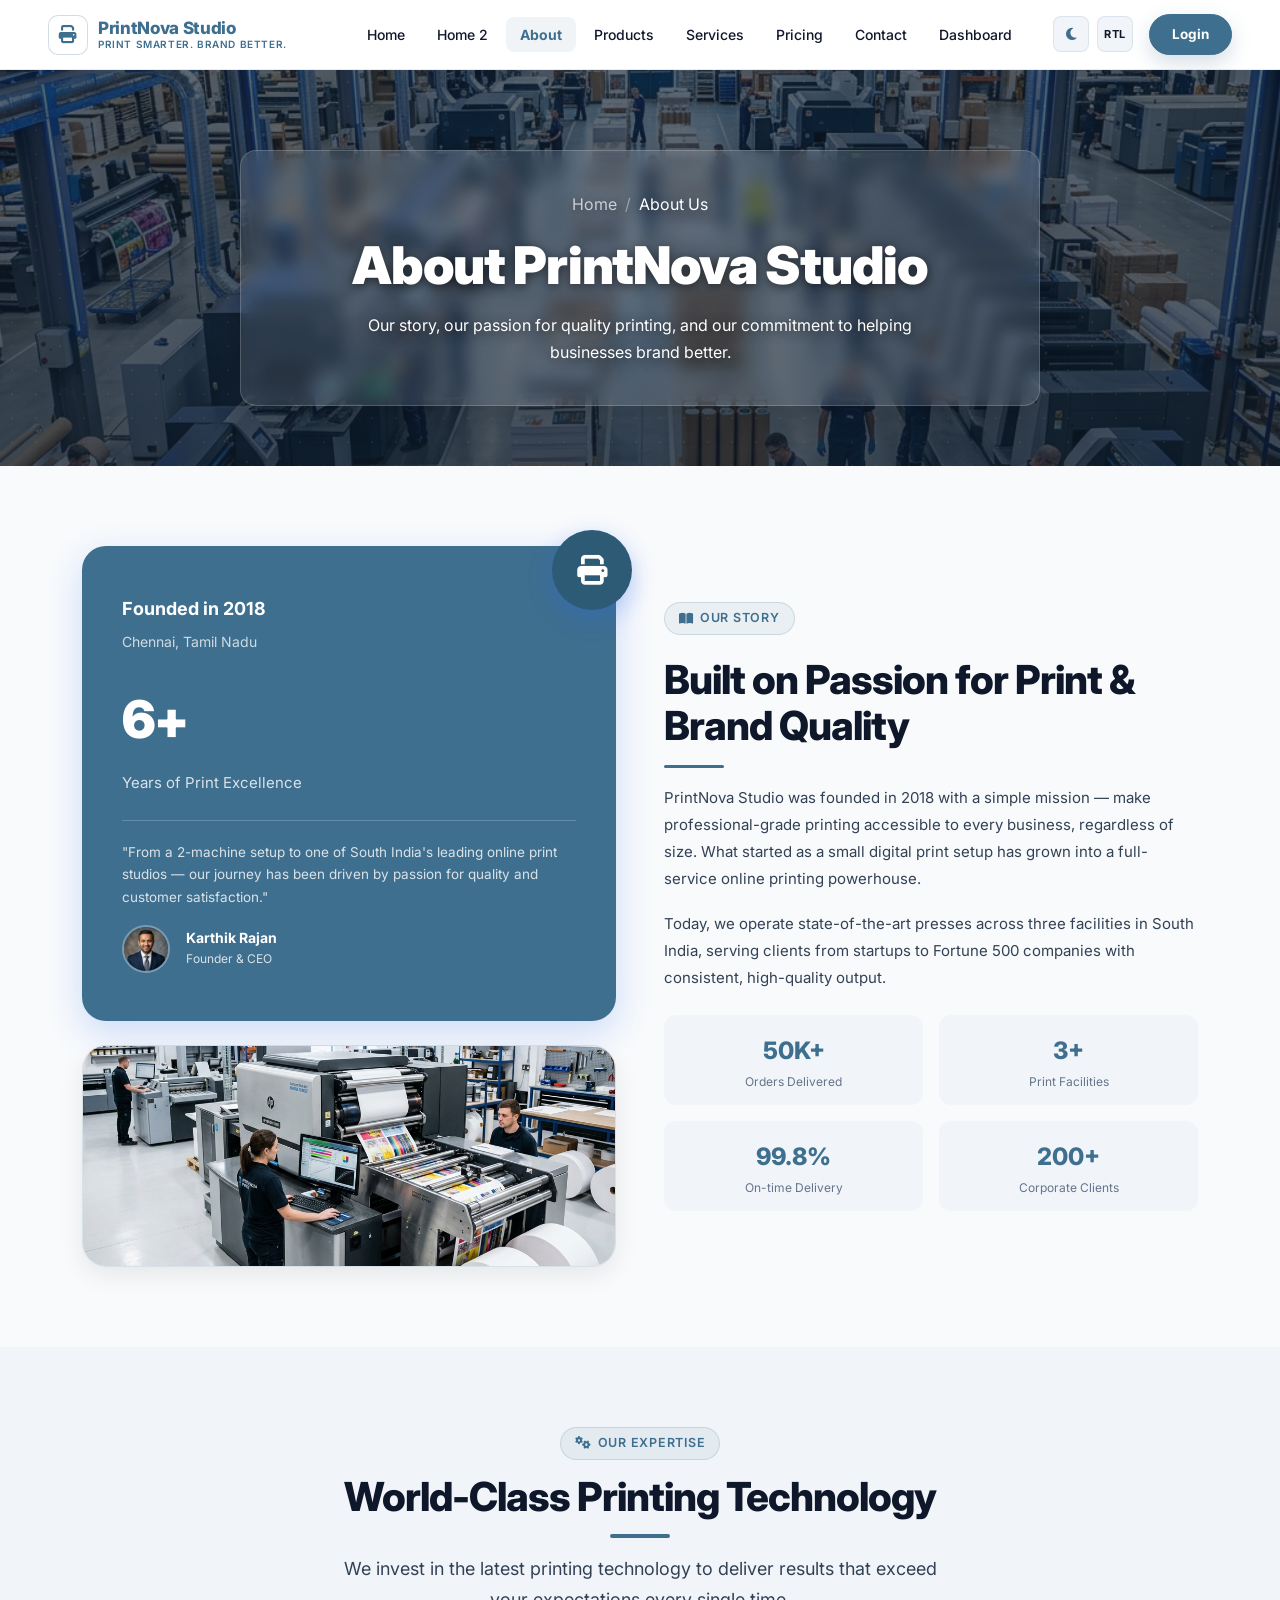
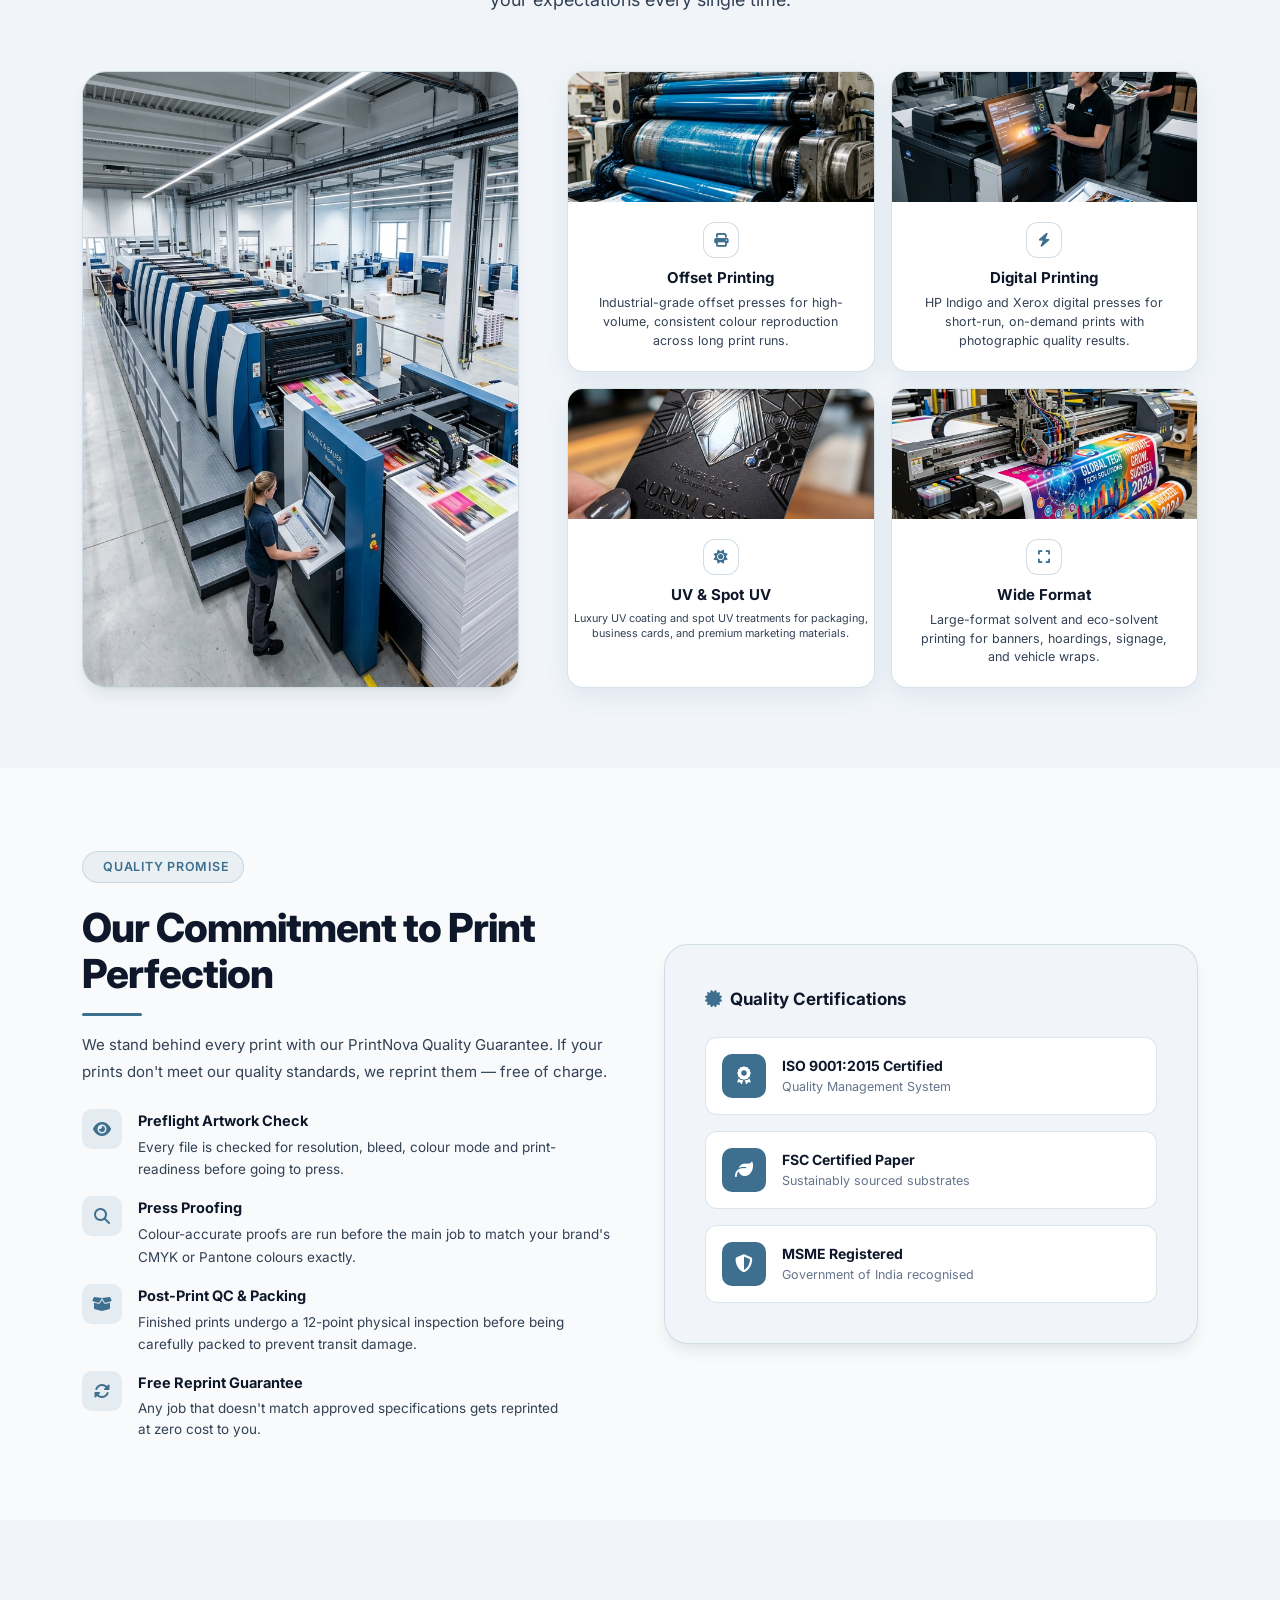
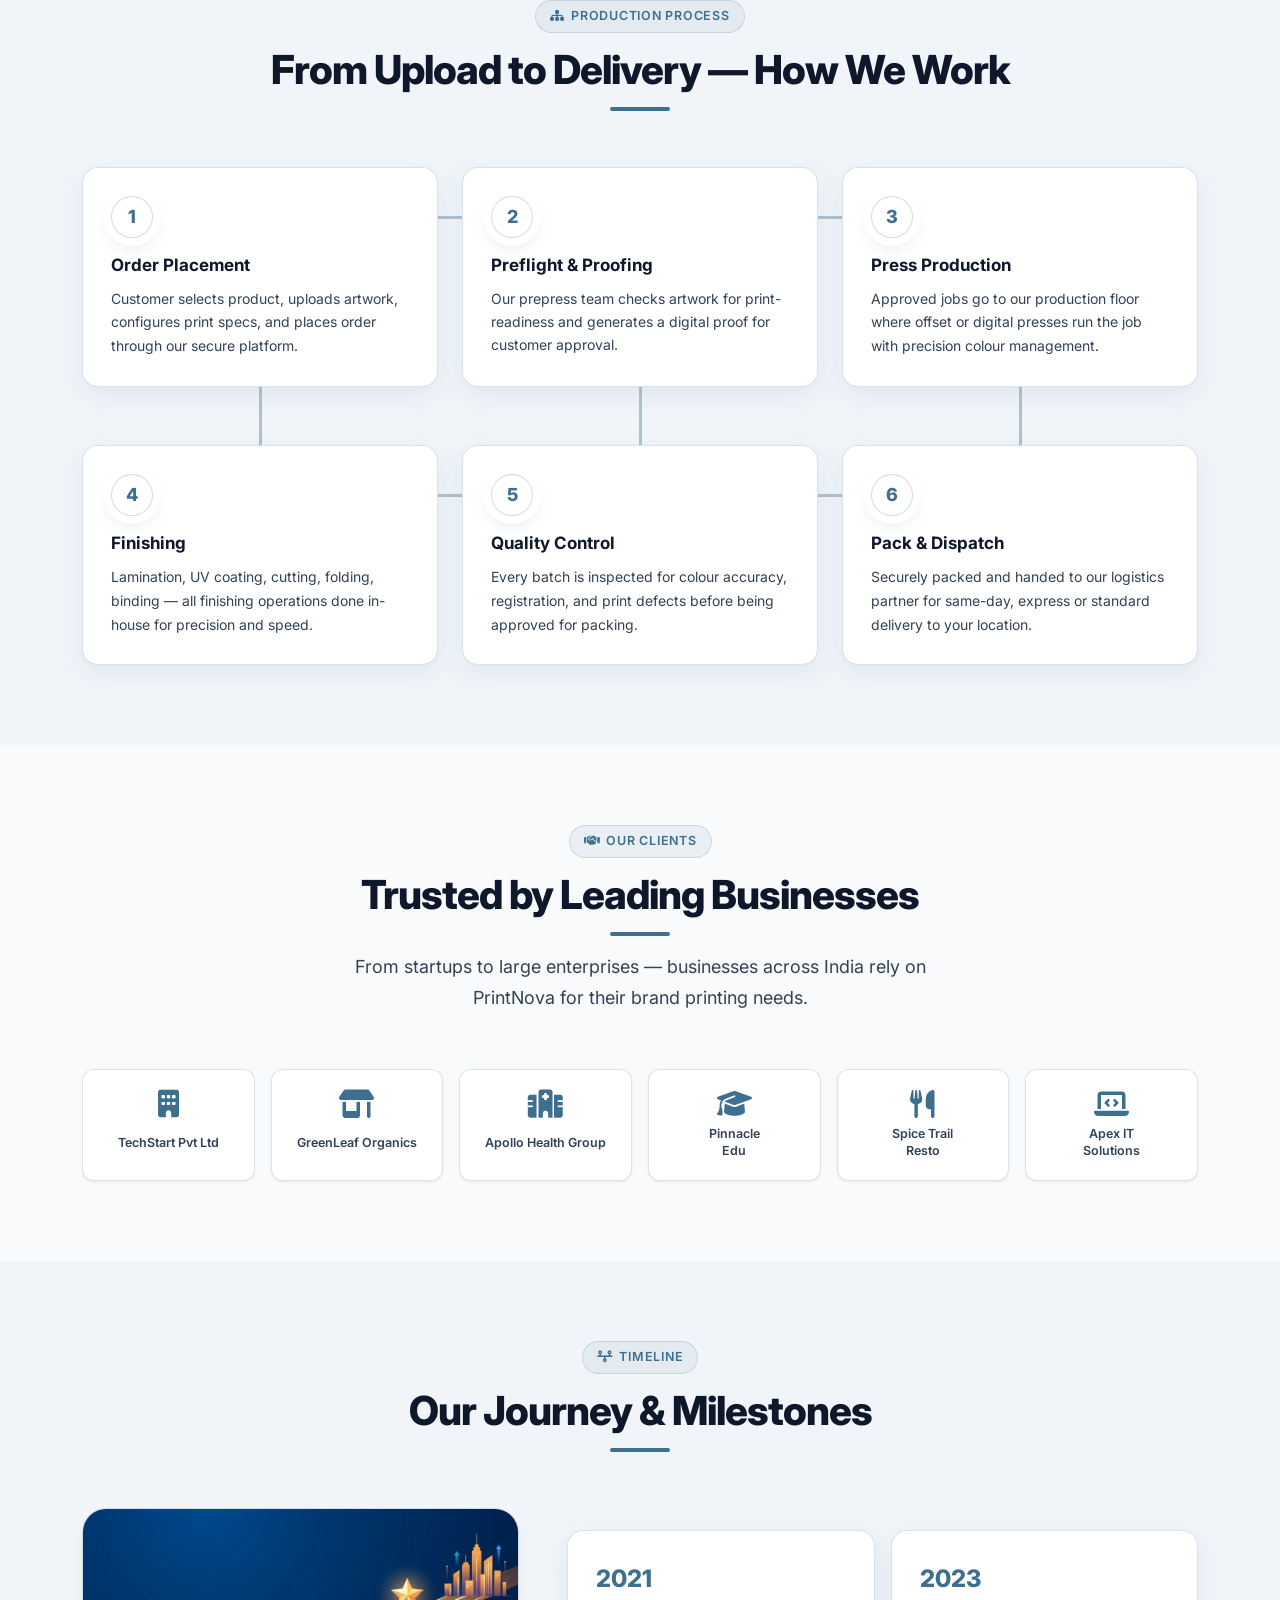
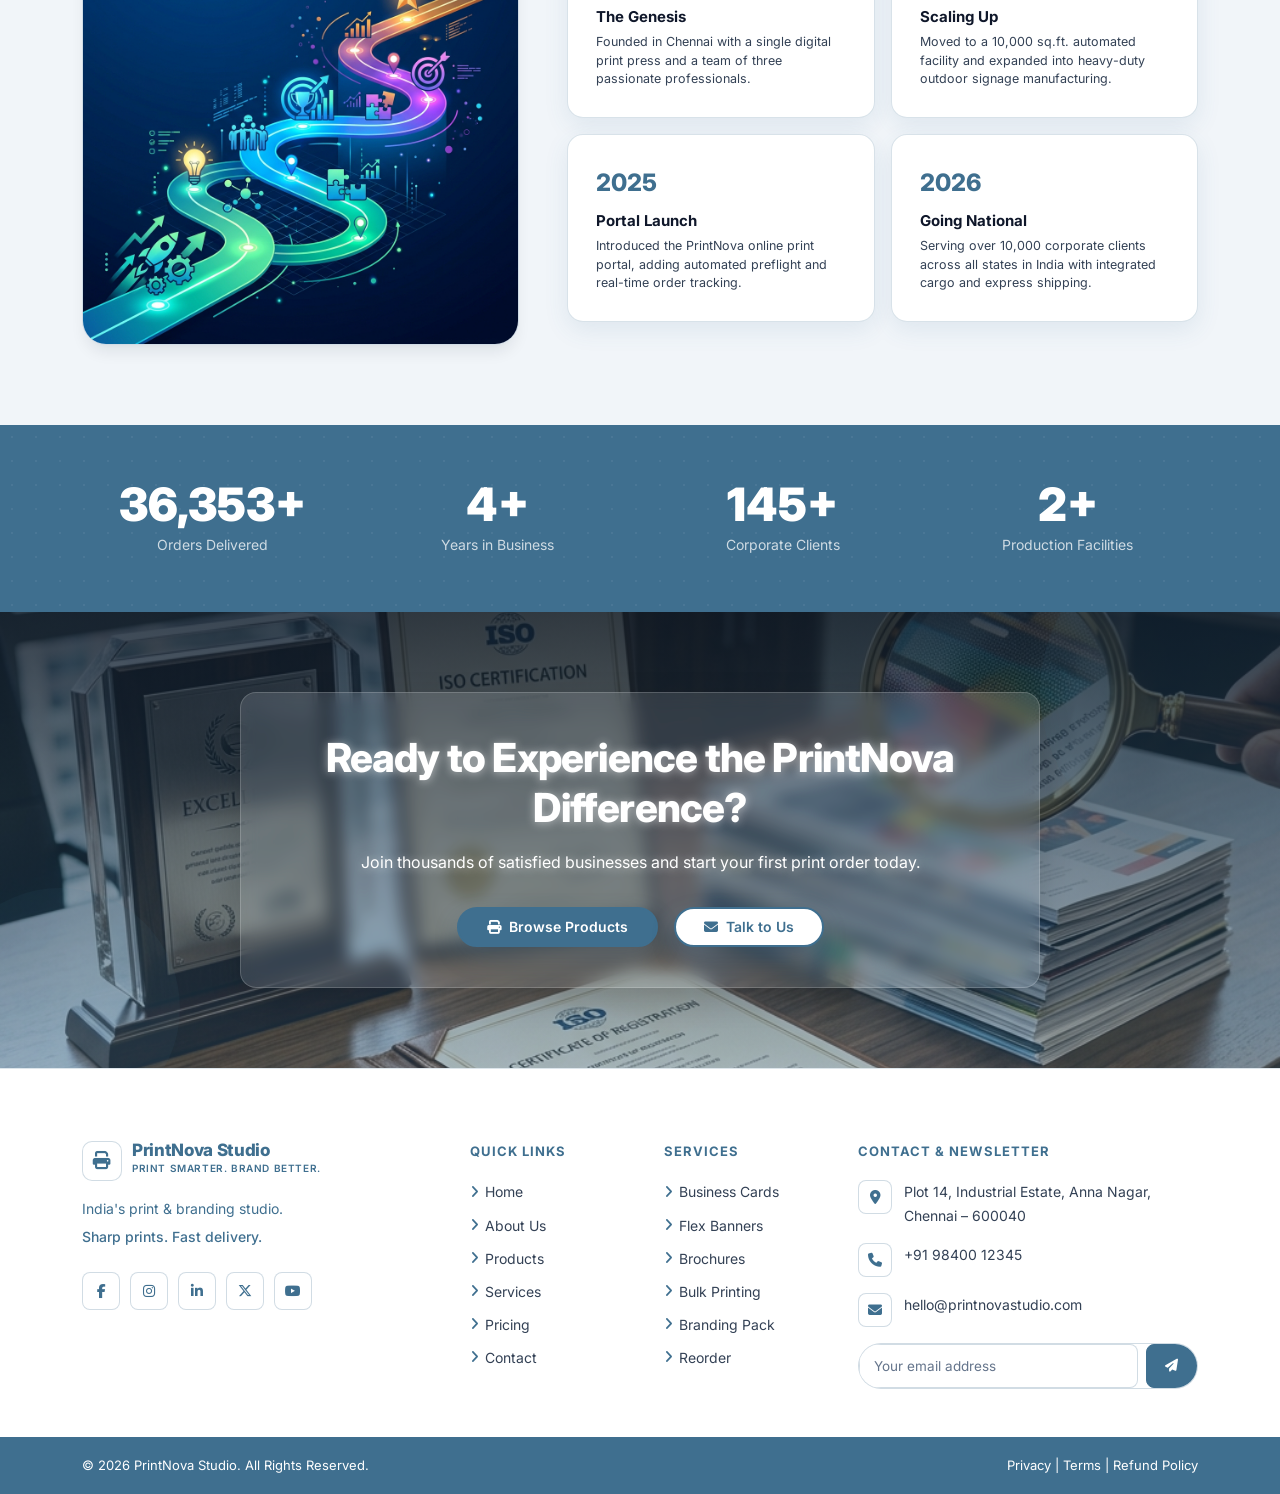
==== about.html @ 1ab620df "changes committed" ====
<!DOCTYPE html>
<html lang="en" data-theme="light" dir="ltr">
<head>
  <meta charset="UTF-8" /><meta name="viewport" content="width=device-width, initial-scale=1.0" />
  <title>About Us – PrintNova Studio | Our Story &amp; Print Expertise</title>
  <meta name="description" content="Learn about PrintNova Studio's journey, printing expertise, quality promise, workflow, and the team behind India's leading online printing service." />
  <link rel="stylesheet" href="https://cdn.jsdelivr.net/npm/bootstrap@5.3.3/dist/css/bootstrap.min.css" />
  <link rel="stylesheet" href="https://cdnjs.cloudflare.com/ajax/libs/font-awesome/6.5.1/css/all.min.css" />
  <link rel="stylesheet" href="https://cdn.jsdelivr.net/npm/aos@2.3.4/dist/aos.css" />
  <link href="https://fonts.googleapis.com/css2?family=Inter:wght@300;400;500;600;700;800;900&display=swap" rel="stylesheet" />
  <link rel="stylesheet" href="css/style.css?v=2.1" />
</head>
<body>
<!-- NAVBAR -->
<nav class="pn-navbar navbar navbar-expand-lg" role="navigation" aria-label="Main Navigation">
  <div class="container-fluid px-4 px-md-5">
    <a class="navbar-brand" href="index.html"><div class="nav-logo-icon"><i class="fa-solid fa-print"></i></div><div class="nav-brand-text"><span class="brand-name">PrintNova Studio</span><span class="brand-tag">Print Smarter. Brand Better.</span></div></a>
    <button class="navbar-toggler border-0 ms-auto me-2" type="button" data-bs-toggle="offcanvas" data-bs-target="#mobileMenu"><i class="fa-solid fa-bars" style="font-size:18px;"></i></button>
    <div class="collapse navbar-collapse ms-4">
      <ul class="navbar-nav align-items-center gap-1">
        <li class="nav-item"><a class="nav-link" href="index.html">Home</a></li>
        <li class="nav-item"><a class="nav-link" href="home2.html">Home 2</a></li>
        <li class="nav-item"><a class="nav-link active" href="about.html">About</a></li>
        <li class="nav-item"><a class="nav-link" href="products.html">Products</a></li>
        <li class="nav-item"><a class="nav-link" href="services.html">Services</a></li>
        <li class="nav-item"><a class="nav-link" href="pricing.html">Pricing</a></li>
        <li class="nav-item"><a class="nav-link" href="contact.html">Contact</a></li>
        <li class="nav-item"><a class="nav-link" href="dashboard.html">Dashboard</a></li>
      </ul>
      <div class="d-flex align-items-center gap-2 ms-auto">
        <button class="nav-icon-btn" data-theme-toggle data-theme-icon title="Toggle Theme"><i class="fa-solid fa-moon"></i></button>
        <button class="nav-icon-btn" data-dir-toggle data-dir-icon title="Toggle Direction"><i class="fa-solid fa-arrow-left-to-bracket"></i></button>
        <a href="login.html" class="btn-nav-login ms-2">Login</a>
      </div>
    </div>
  </div>
</nav>
<div class="offcanvas offcanvas-end" tabindex="-1" id="mobileMenu">
  <div class="offcanvas-header"><a href="index.html" class="navbar-brand"><div class="nav-logo-icon" style="width:34px;height:34px;font-size:15px;"><i class="fa-solid fa-print"></i></div><div class="nav-brand-text"><span class="brand-name" style="font-size:15px;">PrintNova Studio</span></div></a><button type="button" class="btn-close" data-bs-dismiss="offcanvas"></button></div>
  <div class="offcanvas-body d-flex flex-column p-0">
    <ul class="navbar-nav flex-column p-3">
      <li><a class="nav-link" href="index.html"><i class="fa-solid fa-house me-2" style="width:18px;color:var(--pn-blue);"></i>Home</a></li>
      <li><a class="nav-link" href="home2.html"><i class="fa-solid fa-layer-group me-2" style="width:18px;color:var(--pn-blue);"></i>Home 2</a></li>
      <li><a class="nav-link active" href="about.html"><i class="fa-solid fa-circle-info me-2" style="width:18px;color:var(--pn-blue);"></i>About</a></li>
      <li><a class="nav-link" href="products.html"><i class="fa-solid fa-box-open me-2" style="width:18px;color:var(--pn-blue);"></i>Products</a></li>
      <li><a class="nav-link" href="services.html"><i class="fa-solid fa-gears me-2" style="width:18px;color:var(--pn-blue);"></i>Services</a></li>
      <li><a class="nav-link" href="pricing.html"><i class="fa-solid fa-tag me-2" style="width:18px;color:var(--pn-blue);"></i>Pricing</a></li>
      <li><a class="nav-link" href="contact.html"><i class="fa-solid fa-envelope me-2" style="width:18px;color:var(--pn-blue);"></i>Contact</a></li>
      <li><a class="nav-link" href="dashboard.html"><i class="fa-solid fa-gauge-high me-2" style="width:18px;color:var(--pn-blue);"></i>Dashboard</a></li>
    </ul>
    <div class="px-3 pb-3 mt-2"><a href="login.html" class="btn-pn btn-pn-primary w-100 justify-content-center">Login</a></div>
    <div class="mobile-controls">
      <button class="nav-icon-btn flex-fill justify-content-center" data-theme-toggle data-theme-icon style="display:flex;align-items:center;gap:6px;"><i class="fa-solid fa-moon"></i><span style="font-size:12px;">Theme</span></button>
      <button class="nav-icon-btn flex-fill justify-content-center" data-dir-toggle data-dir-icon style="display:flex;align-items:center;gap:6px;"><i class="fa-solid fa-arrow-left-to-bracket"></i><span style="font-size:12px;">RTL</span></button>
    </div>
  </div>
</div>

<!-- PAGE BANNER -->
<section style="background-image: linear-gradient(var(--cta-overlay-1), var(--cta-overlay-2)), url('images/banners/about.png'), url('file:///C:/Users/NIVETHA/.gemini/antigravity-ide/brain/43d818c6-9e5e-461c-b8e6-51fbe6b5acbc/banner_about_1783618898687.png'); background-size: cover; background-position: center; background-repeat: no-repeat; padding:80px 0 60px; position:relative; overflow:hidden;" aria-label="Page Banner">
  <div style="position:absolute;inset:0;background-image:radial-gradient(rgba(255,255,255,.05) 1px,transparent 1px);background-size:24px 24px;"></div>
  <div class="container position-relative text-center" style="z-index:2;">
    <nav aria-label="breadcrumb" class="mb-3">
      <ol class="breadcrumb justify-content-center" style="--bs-breadcrumb-divider-color:rgba(255,255,255,.4);--bs-breadcrumb-color:rgba(255,255,255,.55);">
        <li class="breadcrumb-item"><a href="index.html" style="color:rgba(255,255,255,.6);text-decoration:none;">Home</a></li>
        <li class="breadcrumb-item active" style="color:#fff;">About Us</li>
      </ol>
    </nav>
    <h1 style="font-size:clamp(30px,5vw,52px);font-weight:900;color:#fff;letter-spacing:-.025em;margin-bottom:14px;">About PrintNova Studio</h1>
    <p style="font-size:16px;color:rgba(255,255,255,.75);max-width:560px;margin:0 auto;">Our story, our passion for quality printing, and our commitment to helping businesses brand better.</p>
  </div>
</section>

<!-- SEC 1: COMPANY STORY -->
<section class="section-pad" aria-label="Company Story">
  <div class="container">
    <div class="row align-items-center g-5">
      <div class="col-lg-6" data-aos="fade-right">
        <div style="position:relative;margin-bottom:24px;">
          <div style="background:var(--pn-blue);border-radius:var(--radius-xl);padding:48px 40px;color:#fff;box-shadow:0 12px 36px rgba(37,99,235,.2);">
            <div style="font-size:18px;font-weight:700;margin-bottom:6px;">Founded in 2018</div>
            <div style="font-size:14px;opacity:.75;margin-bottom:24px;">Chennai, Tamil Nadu</div>
            <div style="font-size:52px;font-weight:900;letter-spacing:-.03em;margin-bottom:8px;">6+</div>
            <div style="font-size:15px;opacity:.8;">Years of Print Excellence</div>
            <div style="margin-top:24px;padding-top:20px;border-top:1px solid rgba(255,255,255,.2);">
              <div style="font-size:13.5px;line-height:1.7;opacity:.8;margin-bottom:16px;">"From a 2-machine setup to one of South India's leading online print studios — our journey has been driven by passion for quality and customer satisfaction."</div>
              <div class="d-flex align-items-center gap-3">
                <img src="images/avatar_karthik.png" onerror="this.onerror=null; this.src='file:///C:/Users/NIVETHA/.gemini/antigravity-ide/brain/fd2e64b2-8f8b-458f-8177-729e7dcb8f58/avatar_karthik_1783873148288.png';" alt="Karthik Rajan" style="width:48px;height:48px;border-radius:50%;object-fit:cover;border:2px solid rgba(255,255,255,.3);" />
                <div>
                  <div style="font-weight:700;font-size:14px;color:#fff;line-height:1.2;">Karthik Rajan</div>
                  <div style="font-size:12px;opacity:.8;margin-top:2px;">Founder &amp; CEO</div>
                </div>
              </div>
            </div>
          </div>
          <div style="position:absolute;top:-16px;right:-16px;width:80px;height:80px;border-radius:50%;background:var(--pn-blue-dark);display:flex;align-items:center;justify-content:center;font-size:30px;color:#fff;box-shadow:0 8px 24px rgba(37,99,235,.3);">
            <i class="fa-solid fa-print"></i>
          </div>
        </div>
        <div style="border-radius:var(--radius-xl);overflow:hidden;box-shadow:0 8px 24px rgba(0,0,0,.08);border:1px solid var(--border-color);">
          <img src="images/pages/about_factory.png" onerror="this.onerror=null; this.src='file:///C:/Users/NIVETHA/.gemini/antigravity-ide/brain/43d818c6-9e5e-461c-b8e6-51fbe6b5acbc/about_factory_1783603691127.png';" alt="State-of-the-art print production floor" style="width:100%;height:220px;object-fit:cover;display:block;">
        </div>
      </div>
      <div class="col-lg-6" data-aos="fade-left">
        <span class="section-badge"><i class="fa-solid fa-book-open"></i> Our Story</span>
        <h2 class="section-title mt-2">Built on Passion for Print &amp; Brand Quality</h2>
        <div class="section-line" style="margin:16px 0;"></div>
        <p style="font-size:15px;color:var(--text-secondary);line-height:1.8;margin-bottom:18px;">PrintNova Studio was founded in 2018 with a simple mission — make professional-grade printing accessible to every business, regardless of size. What started as a small digital print setup has grown into a full-service online printing powerhouse.</p>
        <p style="font-size:15px;color:var(--text-secondary);line-height:1.8;margin-bottom:24px;">Today, we operate state-of-the-art presses across three facilities in South India, serving clients from startups to Fortune 500 companies with consistent, high-quality output.</p>
        <div class="row g-3">
          <div class="col-6"><div style="background:var(--bg-surface-2);border-radius:12px;padding:16px;text-align:center;height:100%;"><div style="font-size:24px;font-weight:800;color:var(--pn-blue);">50K+</div><div style="font-size:12px;color:var(--text-muted);margin-top:4px;line-height:1.2;">Orders Delivered</div></div></div>
          <div class="col-6"><div style="background:var(--bg-surface-2);border-radius:12px;padding:16px;text-align:center;height:100%;"><div style="font-size:24px;font-weight:800;color:var(--pn-blue);">3+</div><div style="font-size:12px;color:var(--text-muted);margin-top:4px;line-height:1.2;">Print Facilities</div></div></div>
          <div class="col-6"><div style="background:var(--bg-surface-2);border-radius:12px;padding:16px;text-align:center;height:100%;"><div style="font-size:24px;font-weight:800;color:var(--pn-blue);">99.8%</div><div style="font-size:12px;color:var(--text-muted);margin-top:4px;line-height:1.2;">On-time Delivery</div></div></div>
          <div class="col-6"><div style="background:var(--bg-surface-2);border-radius:12px;padding:16px;text-align:center;height:100%;"><div style="font-size:24px;font-weight:800;color:var(--pn-blue);">200+</div><div style="font-size:12px;color:var(--text-muted);margin-top:4px;line-height:1.2;">Corporate Clients</div></div></div>
        </div>
      </div>
    </div>
  </div>
</section>

<!-- SEC 2: PRINTING EXPERTISE -->
<section class="section-pad bg-surface-2" aria-label="Expertise">
  <div class="container">
    <div class="section-header" data-aos="fade-up">
      <span class="section-badge"><i class="fa-solid fa-gears"></i> Our Expertise</span>
      <h2 class="section-title">World-Class Printing Technology</h2>
      <div class="divider-gradient"></div>
      <p class="section-subtitle mt-3">We invest in the latest printing technology to deliver results that exceed your expectations every single time.</p>
    </div>
    <div class="row g-5 align-items-center">
      <div class="col-lg-5 align-self-stretch" data-aos="fade-right">
        <div style="border-radius:var(--radius-xl);overflow:hidden;box-shadow:var(--shadow-lg);border:1px solid var(--border-color);height:100%;">
          <img src="images/about_technology.png" onerror="this.onerror=null; this.src='file:///C:/Users/NIVETHA/.gemini/antigravity-ide/brain/fd2e64b2-8f8b-458f-8177-729e7dcb8f58/about_technology_1783877337396.png';" alt="World-Class Printing Technology" style="width:100%;height:100%;min-height:480px;object-fit:cover;display:block;">
        </div>
      </div>
      <div class="col-lg-7" data-aos="fade-left">
        <div class="row g-3">
          <div class="col-sm-6">
            <div class="pn-card text-center" style="height: 100%; overflow: hidden; display: flex; flex-direction: column;">
              <div style="height: 130px; overflow: hidden; position: relative;">
                <img src="images/about_offset.png" onerror="this.onerror=null; this.src='file:///C:/Users/NIVETHA/.gemini/antigravity-ide/brain/fd2e64b2-8f8b-458f-8177-729e7dcb8f58/about_offset_1783878988592.png';" alt="Offset Printing" style="width: 100%; height: 100%; object-fit: cover;">
              </div>
              <div class="pn-card-body align-items-center" style="flex: 1; padding: 20px;">
                <div class="pn-card-icon icon-blue mx-auto" style="width:36px; height:36px; font-size:14px; margin-bottom:10px;"><i class="fa-solid fa-print"></i></div>
                <div class="pn-card-title" style="font-size:15px; font-weight:700; margin-bottom:6px;">Offset Printing</div>
                <div class="pn-card-text" style="font-size:12.5px; line-height:1.5;">Industrial-grade offset presses for high-volume, consistent colour reproduction across long print runs.</div>
              </div>
            </div>
          </div>
          <div class="col-sm-6">
            <div class="pn-card text-center" style="height: 100%; overflow: hidden; display: flex; flex-direction: column;">
              <div style="height: 130px; overflow: hidden; position: relative;">
                <img src="images/about_digital.png" onerror="this.onerror=null; this.src='file:///C:/Users/NIVETHA/.gemini/antigravity-ide/brain/fd2e64b2-8f8b-458f-8177-729e7dcb8f58/about_digital_1783879009724.png';" alt="Digital Printing" style="width: 100%; height: 100%; object-fit: cover;">
              </div>
              <div class="pn-card-body align-items-center" style="flex: 1; padding: 20px;">
                <div class="pn-card-icon icon-blue mx-auto" style="width:36px; height:36px; font-size:14px; margin-bottom:10px;"><i class="fa-solid fa-bolt"></i></div>
                <div class="pn-card-title" style="font-size:15px; font-weight:700; margin-bottom:6px;">Digital Printing</div>
                <div class="pn-card-text" style="font-size:12.5px; line-height:1.5;">HP Indigo and Xerox digital presses for short-run, on-demand prints with photographic quality results.</div>
              </div>
            </div>
          </div>
          <div class="col-sm-6">
            <div class="pn-card text-center" style="height: 100%; overflow: hidden; display: flex; flex-direction: column;">
              <div style="height: 130px; overflow: hidden; position: relative;">
                <img src="images/about_uv.png" onerror="this.onerror=null; this.src='file:///C:/Users/NIVETHA/.gemini/antigravity-ide/brain/fd2e64b2-8f8b-458f-8177-729e7dcb8f58/about_uv_1783879025605.png';" alt="UV &amp; Spot UV" style="width: 100%; height: 100%; object-fit: cover;">
              </div>
              <div class="pn-card-body align-items-center" style="flex: 1; padding: 20px;">
                <div class="pn-card-icon icon-blue mx-auto" style="width:36px; height:36px; font-size:14px; margin-bottom:10px;"><i class="fa-solid fa-sun"></i></div>
                <div class="pn-card-title" style="font-size:15px; font-weight:700; margin-bottom:6px;">UV &amp; Spot UV</div>
                <div class="pn-card-text" style="font-size:12.5px; line-height:1.5;">Luxury UV coating and spot UV treatments for packaging, business cards, and premium marketing materials.</div>
              </div>
            </div>
          </div>
          <div class="col-sm-6">
            <div class="pn-card text-center" style="height: 100%; overflow: hidden; display: flex; flex-direction: column;">
              <div style="height: 130px; overflow: hidden; position: relative;">
                <img src="images/about_wide.png" onerror="this.onerror=null; this.src='file:///C:/Users/NIVETHA/.gemini/antigravity-ide/brain/fd2e64b2-8f8b-458f-8177-729e7dcb8f58/about_wide_1783879040121.png';" alt="Wide Format" style="width: 100%; height: 100%; object-fit: cover;">
              </div>
              <div class="pn-card-body align-items-center" style="flex: 1; padding: 20px;">
                <div class="pn-card-icon icon-blue mx-auto" style="width:36px; height:36px; font-size:14px; margin-bottom:10px;"><i class="fa-solid fa-expand"></i></div>
                <div class="pn-card-title" style="font-size:15px; font-weight:700; margin-bottom:6px;">Wide Format</div>
                <div class="pn-card-text" style="font-size:12.5px; line-height:1.5;">Large-format solvent and eco-solvent printing for banners, hoardings, signage, and vehicle wraps.</div>
              </div>
            </div>
          </div>
        </div>
      </div>
    </div>
  </div>
</section>

<!-- SEC 3: QUALITY PROMISE -->
<section class="section-pad" aria-label="Quality">
  <div class="container">
    <div class="row align-items-center g-5">
      <div class="col-lg-6" data-aos="fade-right">
        <span class="section-badge"><i class="fa-solid fa-shield-check"></i> Quality Promise</span>
        <h2 class="section-title mt-2">Our Commitment to Print Perfection</h2>
        <div class="section-line" style="margin:16px 0;"></div>
        <p style="font-size:15px;color:var(--text-secondary);line-height:1.75;margin-bottom:24px;">We stand behind every print with our PrintNova Quality Guarantee. If your prints don't meet our quality standards, we reprint them — free of charge.</p>
        <div class="d-flex flex-column gap-3">
          <div class="d-flex align-items-start gap-3">
            <div style="width:40px;height:40px;border-radius:10px;background:var(--pn-blue-light);display:flex;align-items:center;justify-content:center;color:var(--pn-blue);font-size:16px;flex-shrink:0;"><i class="fa-solid fa-eye"></i></div>
            <div><div style="font-size:14.5px;font-weight:700;color:var(--text-primary);margin-bottom:3px;">Preflight Artwork Check</div><div style="font-size:13.5px;color:var(--text-secondary);">Every file is checked for resolution, bleed, colour mode and print-readiness before going to press.</div></div>
          </div>
          <div class="d-flex align-items-start gap-3">
            <div style="width:40px;height:40px;border-radius:10px;background:var(--pn-blue-light);display:flex;align-items:center;justify-content:center;color:var(--pn-blue);font-size:16px;flex-shrink:0;"><i class="fa-solid fa-magnifying-glass"></i></div>
            <div><div style="font-size:14.5px;font-weight:700;color:var(--text-primary);margin-bottom:3px;">Press Proofing</div><div style="font-size:13.5px;color:var(--text-secondary);">Colour-accurate proofs are run before the main job to match your brand's CMYK or Pantone colours exactly.</div></div>
          </div>
          <div class="d-flex align-items-start gap-3">
            <div style="width:40px;height:40px;border-radius:10px;background:var(--pn-blue-light);display:flex;align-items:center;justify-content:center;color:var(--pn-blue);font-size:16px;flex-shrink:0;"><i class="fa-solid fa-box-open"></i></div>
            <div><div style="font-size:14.5px;font-weight:700;color:var(--text-primary);margin-bottom:3px;">Post-Print QC &amp; Packing</div><div style="font-size:13.5px;color:var(--text-secondary);">Finished prints undergo a 12-point physical inspection before being carefully packed to prevent transit damage.</div></div>
          </div>
          <div class="d-flex align-items-start gap-3">
            <div style="width:40px;height:40px;border-radius:10px;background:var(--pn-blue-light);display:flex;align-items:center;justify-content:center;color:var(--pn-blue);font-size:16px;flex-shrink:0;"><i class="fa-solid fa-rotate"></i></div>
            <div><div style="font-size:14.5px;font-weight:700;color:var(--text-primary);margin-bottom:3px;">Free Reprint Guarantee</div><div style="font-size:13.5px;color:var(--text-secondary);">Any job that doesn't match approved specifications gets reprinted at zero cost to you.</div></div>
          </div>
        </div>
      </div>
      <div class="col-lg-6" data-aos="fade-left">
        <div style="background:var(--bg-surface-2);border-radius:var(--radius-xl);padding:40px;box-shadow:var(--shadow-lg);border:1px solid var(--border-color);">
          <div style="font-size:17px;font-weight:700;color:var(--text-primary);margin-bottom:24px;"><i class="fa-solid fa-certificate" style="color:var(--pn-blue);margin-right:8px;"></i>Quality Certifications</div>
          <div class="d-flex flex-column gap-3">
            <div class="d-flex align-items-center gap-3 p-3" style="background:var(--bg-surface);border-radius:12px;border:1px solid var(--border-color);">
              <div style="width:44px;height:44px;border-radius:10px;background:var(--pn-blue);display:flex;align-items:center;justify-content:center;color:#fff;font-size:18px;flex-shrink:0;"><i class="fa-solid fa-award"></i></div>
              <div><div style="font-size:14px;font-weight:700;color:var(--text-primary);">ISO 9001:2015 Certified</div><div style="font-size:12.5px;color:var(--text-muted);">Quality Management System</div></div>
            </div>
            <div class="d-flex align-items-center gap-3 p-3" style="background:var(--bg-surface);border-radius:12px;border:1px solid var(--border-color);">
              <div style="width:44px;height:44px;border-radius:10px;background:var(--pn-blue);display:flex;align-items:center;justify-content:center;color:#fff;font-size:18px;flex-shrink:0;"><i class="fa-solid fa-leaf"></i></div>
              <div><div style="font-size:14px;font-weight:700;color:var(--text-primary);">FSC Certified Paper</div><div style="font-size:12.5px;color:var(--text-muted);">Sustainably sourced substrates</div></div>
            </div>
            <div class="d-flex align-items-center gap-3 p-3" style="background:var(--bg-surface);border-radius:12px;border:1px solid var(--border-color);">
              <div style="width:44px;height:44px;border-radius:10px;background:var(--pn-blue);display:flex;align-items:center;justify-content:center;color:#fff;font-size:18px;flex-shrink:0;"><i class="fa-solid fa-shield-halved"></i></div>
              <div><div style="font-size:14px;font-weight:700;color:var(--text-primary);">MSME Registered</div><div style="font-size:12.5px;color:var(--text-muted);">Government of India recognised</div></div>
            </div>
          </div>
        </div>
      </div>
    </div>
  </div>
</section>

<!-- SEC 4: PRODUCTION WORKFLOW -->
<section class="section-pad bg-surface-2" aria-label="Workflow">
  <div class="container">
    <div class="section-header" data-aos="fade-up">
      <span class="section-badge"><i class="fa-solid fa-sitemap"></i> Production Process</span>
      <h2 class="section-title">From Upload to Delivery — How We Work</h2>
      <div class="divider-gradient"></div>
    </div>
    <div class="row g-4 workflow-roadmap">
      <div class="col-sm-6 col-lg-4" data-aos="fade-up" data-aos-delay="0">
        <div class="pn-card">
          <div class="pn-card-body">
            <div style="width:42px;height:42px;border-radius:50%;background:var(--pn-blue);display:flex;align-items:center;justify-content:center;color:#fff;font-weight:800;font-size:18px;margin-bottom:16px;">1</div>
            <div class="pn-card-title">Order Placement</div>
            <div class="pn-card-text">Customer selects product, uploads artwork, configures print specs, and places order through our secure platform.</div>
          </div>
        </div>
      </div>
      <div class="col-sm-6 col-lg-4" data-aos="fade-up" data-aos-delay="100">
        <div class="pn-card">
          <div class="pn-card-body">
            <div style="width:42px;height:42px;border-radius:50%;background:var(--pn-blue);display:flex;align-items:center;justify-content:center;color:#fff;font-weight:800;font-size:18px;margin-bottom:16px;">2</div>
            <div class="pn-card-title">Preflight &amp; Proofing</div>
            <div class="pn-card-text">Our prepress team checks artwork for print-readiness and generates a digital proof for customer approval.</div>
          </div>
        </div>
      </div>
      <div class="col-sm-6 col-lg-4" data-aos="fade-up" data-aos-delay="200">
        <div class="pn-card">
          <div class="pn-card-body">
            <div style="width:42px;height:42px;border-radius:50%;background:var(--pn-blue);display:flex;align-items:center;justify-content:center;color:#fff;font-weight:800;font-size:18px;margin-bottom:16px;">3</div>
            <div class="pn-card-title">Press Production</div>
            <div class="pn-card-text">Approved jobs go to our production floor where offset or digital presses run the job with precision colour management.</div>
          </div>
        </div>
      </div>
      <div class="col-sm-6 col-lg-4" data-aos="fade-up" data-aos-delay="0">
        <div class="pn-card">
          <div class="pn-card-body">
            <div style="width:42px;height:42px;border-radius:50%;background:var(--pn-blue);display:flex;align-items:center;justify-content:center;color:#fff;font-weight:800;font-size:18px;margin-bottom:16px;">4</div>
            <div class="pn-card-title">Finishing</div>
            <div class="pn-card-text">Lamination, UV coating, cutting, folding, binding — all finishing operations done in-house for precision and speed.</div>
          </div>
        </div>
      </div>
      <div class="col-sm-6 col-lg-4" data-aos="fade-up" data-aos-delay="100">
        <div class="pn-card">
          <div class="pn-card-body">
            <div style="width:42px;height:42px;border-radius:50%;background:var(--pn-blue);display:flex;align-items:center;justify-content:center;color:#fff;font-weight:800;font-size:18px;margin-bottom:16px;">5</div>
            <div class="pn-card-title">Quality Control</div>
            <div class="pn-card-text">Every batch is inspected for colour accuracy, registration, and print defects before being approved for packing.</div>
          </div>
        </div>
      </div>
      <div class="col-sm-6 col-lg-4" data-aos="fade-up" data-aos-delay="200">
        <div class="pn-card">
          <div class="pn-card-body">
            <div style="width:42px;height:42px;border-radius:50%;background:var(--pn-blue);display:flex;align-items:center;justify-content:center;color:#fff;font-weight:800;font-size:18px;margin-bottom:16px;">6</div>
            <div class="pn-card-title">Pack &amp; Dispatch</div>
            <div class="pn-card-text">Securely packed and handed to our logistics partner for same-day, express or standard delivery to your location.</div>
          </div>
        </div>
      </div>
    </div>
  </div>
</section>

<!-- SEC 5: BUSINESS CLIENTS -->
<section class="section-pad" aria-label="Clients">
  <div class="container">
    <div class="section-header" data-aos="fade-up">
      <span class="section-badge"><i class="fa-solid fa-handshake"></i> Our Clients</span>
      <h2 class="section-title">Trusted by Leading Businesses</h2>
      <div class="divider-gradient"></div>
      <p class="section-subtitle mt-3">From startups to large enterprises — businesses across India rely on PrintNova for their brand printing needs.</p>
    </div>
    <div class="row g-3">
      <div class="col-6 col-md-4 col-lg-2" data-aos="zoom-in" data-aos-delay="0"><div style="background:var(--bg-surface);border:1px solid var(--border-color);border-radius:12px;padding:20px;text-align:center;box-shadow:var(--shadow-sm);"><i class="fa-solid fa-building" style="font-size:28px;color:var(--text-muted);margin-bottom:8px;display:block;"></i><div style="font-size:12.5px;font-weight:600;color:var(--text-secondary);">TechStart Pvt Ltd</div></div></div>
      <div class="col-6 col-md-4 col-lg-2" data-aos="zoom-in" data-aos-delay="60"><div style="background:var(--bg-surface);border:1px solid var(--border-color);border-radius:12px;padding:20px;text-align:center;box-shadow:var(--shadow-sm);"><i class="fa-solid fa-shop" style="font-size:28px;color:var(--text-muted);margin-bottom:8px;display:block;"></i><div style="font-size:12.5px;font-weight:600;color:var(--text-secondary);">GreenLeaf Organics</div></div></div>
      <div class="col-6 col-md-4 col-lg-2" data-aos="zoom-in" data-aos-delay="120"><div style="background:var(--bg-surface);border:1px solid var(--border-color);border-radius:12px;padding:20px;text-align:center;box-shadow:var(--shadow-sm);"><i class="fa-solid fa-hospital" style="font-size:28px;color:var(--text-muted);margin-bottom:8px;display:block;"></i><div style="font-size:12.5px;font-weight:600;color:var(--text-secondary);">Apollo Health Group</div></div></div>
      <div class="col-6 col-md-4 col-lg-2" data-aos="zoom-in" data-aos-delay="180"><div style="background:var(--bg-surface);border:1px solid var(--border-color);border-radius:12px;padding:20px;text-align:center;box-shadow:var(--shadow-sm);"><i class="fa-solid fa-graduation-cap" style="font-size:28px;color:var(--text-muted);margin-bottom:8px;display:block;"></i><div style="font-size:12.5px;font-weight:600;color:var(--text-secondary);">Pinnacle<br>Edu</div></div></div>
      <div class="col-6 col-md-4 col-lg-2" data-aos="zoom-in" data-aos-delay="240"><div style="background:var(--bg-surface);border:1px solid var(--border-color);border-radius:12px;padding:20px;text-align:center;box-shadow:var(--shadow-sm);"><i class="fa-solid fa-utensils" style="font-size:28px;color:var(--text-muted);margin-bottom:8px;display:block;"></i><div style="font-size:12.5px;font-weight:600;color:var(--text-secondary);">Spice Trail<br>Resto</div></div></div>
      <div class="col-6 col-md-4 col-lg-2" data-aos="zoom-in" data-aos-delay="300"><div style="background:var(--bg-surface);border:1px solid var(--border-color);border-radius:12px;padding:20px;text-align:center;box-shadow:var(--shadow-sm);"><i class="fa-solid fa-laptop-code" style="font-size:28px;color:var(--text-muted);margin-bottom:8px;display:block;"></i><div style="font-size:12.5px;font-weight:600;color:var(--text-secondary);">Apex IT<br>Solutions</div></div></div>
    </div>
  </div>
</section>

<!-- JOURNEY & MILESTONES -->
<section class="section-pad bg-surface-2" aria-label="Journey Milestones">
  <div class="container">
    <div class="section-header" data-aos="fade-up">
      <span class="section-badge"><i class="fa-solid fa-timeline"></i> Timeline</span>
      <h2 class="section-title">Our Journey &amp; Milestones</h2>
      <div class="divider-gradient"></div>
    </div>
    <div class="row g-5 align-items-center">
      <div class="col-lg-5 align-self-stretch" data-aos="fade-right">
        <div style="border-radius:var(--radius-xl);overflow:hidden;box-shadow:var(--shadow-lg);border:1px solid var(--border-color);height:100%;">
          <img src="images/about_journey_clean.png" onerror="this.onerror=null; this.src='file:///C:/Users/NIVETHA/.gemini/antigravity-ide/brain/fd2e64b2-8f8b-458f-8177-729e7dcb8f58/about_journey_clean_1783881261459.png';" alt="PrintNova Studio Journey" style="width:100%;height:100%;min-height:380px;object-fit:cover;display:block;">
        </div>
      </div>
      <div class="col-lg-7" data-aos="fade-left">
        <div class="row g-3">
          <div class="col-sm-6">
            <div class="pn-card" style="height: 100%;">
              <div class="pn-card-body">
                <div style="font-size: 24px; font-weight: 800; color: var(--pn-blue); margin-bottom: 8px;">2021</div>
                <div class="pn-card-title" style="font-size:15px; font-weight:700; margin-bottom:6px;">The Genesis</div>
                <div class="pn-card-text" style="font-size:12.5px; line-height:1.5; color:var(--text-secondary);">Founded in Chennai with a single digital print press and a team of three passionate professionals.</div>
              </div>
            </div>
          </div>
          <div class="col-sm-6">
            <div class="pn-card" style="height: 100%;">
              <div class="pn-card-body">
                <div style="font-size: 24px; font-weight: 800; color: var(--pn-blue); margin-bottom: 8px;">2023</div>
                <div class="pn-card-title" style="font-size:15px; font-weight:700; margin-bottom:6px;">Scaling Up</div>
                <div class="pn-card-text" style="font-size:12.5px; line-height:1.5; color:var(--text-secondary);">Moved to a 10,000 sq.ft. automated facility and expanded into heavy-duty outdoor signage manufacturing.</div>
              </div>
            </div>
          </div>
          <div class="col-sm-6">
            <div class="pn-card" style="height: 100%;">
              <div class="pn-card-body">
                <div style="font-size: 24px; font-weight: 800; color: var(--pn-blue); margin-bottom: 8px;">2025</div>
                <div class="pn-card-title" style="font-size:15px; font-weight:700; margin-bottom:6px;">Portal Launch</div>
                <div class="pn-card-text" style="font-size:12.5px; line-height:1.5; color:var(--text-secondary);">Introduced the PrintNova online print portal, adding automated preflight and real-time order tracking.</div>
              </div>
            </div>
          </div>
          <div class="col-sm-6">
            <div class="pn-card" style="height: 100%;">
              <div class="pn-card-body">
                <div style="font-size: 24px; font-weight: 800; color: var(--pn-blue); margin-bottom: 8px;">2026</div>
                <div class="pn-card-title" style="font-size:15px; font-weight:700; margin-bottom:6px;">Going National</div>
                <div class="pn-card-text" style="font-size:12.5px; line-height:1.5; color:var(--text-secondary);">Serving over 10,000 corporate clients across all states in India with integrated cargo and express shipping.</div>
              </div>
            </div>
          </div>
        </div>
      </div>
    </div>
  </div>
</section>

<!-- SEC 6: TRUST BADGES / COUNTERS -->
<section class="section-pad-sm section-blue-bg counter-section" aria-label="Stats">
  <div class="container">
    <div class="row g-4 text-center text-white">
      <div class="col-6 col-lg-3" data-aos="zoom-in"><div style="font-size:46px;font-weight:900;line-height:1;margin-bottom:6px;"><span data-count="50000" data-suffix="+">50,000+</span></div><div style="font-size:14px;opacity:.75;">Orders Delivered</div></div>
      <div class="col-6 col-lg-3" data-aos="zoom-in" data-aos-delay="100"><div style="font-size:46px;font-weight:900;line-height:1;margin-bottom:6px;"><span data-count="6" data-suffix="+">6+</span></div><div style="font-size:14px;opacity:.75;">Years in Business</div></div>
      <div class="col-6 col-lg-3" data-aos="zoom-in" data-aos-delay="200"><div style="font-size:46px;font-weight:900;line-height:1;margin-bottom:6px;"><span data-count="200" data-suffix="+">200+</span></div><div style="font-size:14px;opacity:.75;">Corporate Clients</div></div>
      <div class="col-6 col-lg-3" data-aos="zoom-in" data-aos-delay="300"><div style="font-size:46px;font-weight:900;line-height:1;margin-bottom:6px;"><span data-count="3" data-suffix="+">3+</span></div><div style="font-size:14px;opacity:.75;">Production Facilities</div></div>
    </div>
  </div>
</section>

<!-- SEC 7: CTA -->
<section class="cta-section cta-has-bg" style="background-image: linear-gradient(var(--cta-overlay-1), var(--cta-overlay-2)), url('images/cta/about.png'), url('file:///C:/Users/NIVETHA/.gemini/antigravity-ide/brain/43d818c6-9e5e-461c-b8e6-51fbe6b5acbc/cta_about_1783619013225.png'); background-size: cover; background-position: center; background-repeat: no-repeat;" aria-label="CTA">
  <div class="container position-relative text-center" style="z-index:2;">
    <h2 class="cta-title">Ready to Experience the PrintNova Difference?</h2>
    <p class="cta-sub">Join thousands of satisfied businesses and start your first print order today.</p>
    <div class="d-flex flex-wrap gap-3 justify-content-center">
      <a href="products.html" class="btn-pn btn-pn-white"><i class="fa-solid fa-print"></i> Browse Products</a>
      <a href="contact.html" class="btn-pn" style="background:rgba(255,255,255,.12);color:#fff;border:1.5px solid rgba(255,255,255,.35);"><i class="fa-solid fa-envelope"></i> Talk to Us</a>
    </div>
  </div>
</section>

<!-- FOOTER -->
<footer class="pn-footer" role="contentinfo"><div class="container"><div class="row g-5"><div class="col-lg-4 col-md-6" data-aos="fade-up"><a href="index.html" class="footer-brand"><div class="nav-logo-icon" style="width:38px;height:38px;font-size:17px;"><i class="fa-solid fa-print"></i></div><div class="nav-brand-text"><span class="brand-name" style="color:#fff;font-size:16px;">PrintNova Studio</span></div></a><p class="footer-desc">India's print &amp; branding studio.</p><div class="footer-social"><a href="#" class="social-btn" aria-label="Facebook"><i class="fa-brands fa-facebook-f"></i></a><a href="#" class="social-btn" aria-label="Instagram"><i class="fa-brands fa-instagram"></i></a><a href="#" class="social-btn" aria-label="LinkedIn"><i class="fa-brands fa-linkedin-in"></i></a><a href="#" class="social-btn" aria-label="Twitter"><i class="fa-brands fa-x-twitter"></i></a><a href="#" class="social-btn" aria-label="YouTube"><i class="fa-brands fa-youtube"></i></a></div></div><div class="col-lg-2 col-md-3 col-6" data-aos="fade-up" data-aos-delay="100"><div class="footer-heading">Quick Links</div><ul class="footer-links"><li><a href="index.html"><i class="fa-solid fa-angle-right"></i> Home</a></li><li><a href="about.html"><i class="fa-solid fa-angle-right"></i> About Us</a></li><li><a href="products.html"><i class="fa-solid fa-angle-right"></i> Products</a></li><li><a href="services.html"><i class="fa-solid fa-angle-right"></i> Services</a></li><li><a href="pricing.html"><i class="fa-solid fa-angle-right"></i> Pricing</a></li><li><a href="contact.html"><i class="fa-solid fa-angle-right"></i> Contact</a></li></ul></div><div class="col-lg-2 col-md-3 col-6" data-aos="fade-up" data-aos-delay="150"><div class="footer-heading">Services</div><ul class="footer-links"><li><a href="services.html"><i class="fa-solid fa-angle-right"></i> Business Cards</a></li><li><a href="services.html"><i class="fa-solid fa-angle-right"></i> Flex Banners</a></li><li><a href="services.html"><i class="fa-solid fa-angle-right"></i> Brochures</a></li><li><a href="services.html"><i class="fa-solid fa-angle-right"></i> Bulk Printing</a></li><li><a href="services.html"><i class="fa-solid fa-angle-right"></i> Branding Pack</a></li><li><a href="services.html"><i class="fa-solid fa-angle-right"></i> Reorder</a></li></ul></div><div class="col-lg-4 col-md-6" data-aos="fade-up" data-aos-delay="200"><div class="footer-heading">Contact &amp; Newsletter</div><div class="footer-contact-item"><div class="footer-contact-icon"><i class="fa-solid fa-location-dot"></i></div><div>Plot 14, Industrial Estate, Anna Nagar, Chennai – 600040</div></div><div class="footer-contact-item"><div class="footer-contact-icon"><i class="fa-solid fa-phone"></i></div><div>+91 98400 12345</div></div><div class="footer-contact-item"><div class="footer-contact-icon"><i class="fa-solid fa-envelope"></i></div><div>hello@printnovastudio.com</div></div><form class="newsletter-form" onsubmit="event.preventDefault();showToast('Subscribed!','success');"><input type="email" class="newsletter-input" placeholder="Your email address" required aria-label="Newsletter email" /><button type="submit" class="btn-newsletter"><i class="fa-solid fa-paper-plane"></i></button></form></div></div></div><div class="footer-bottom"><div class="container"><div class="row align-items-center"><div class="col-md-6 text-center text-md-start">&copy; 2026 PrintNova Studio. All Rights Reserved.</div><div class="col-md-6 text-center text-md-end mt-2 mt-md-0"><a href="#">Privacy</a> | <a href="#">Terms</a> | <a href="#">Refund Policy</a></div></div></div></div></footer>
<button id="back-to-top" aria-label="Back to top"><i class="fa-solid fa-arrow-up"></i></button>
<script src="https://cdn.jsdelivr.net/npm/bootstrap@5.3.3/dist/js/bootstrap.bundle.min.js"></script>
<script src="https://cdn.jsdelivr.net/npm/aos@2.3.4/dist/aos.js"></script>
<script src="js/main.js"></script>
</body>
</html>
---- css/style.css ----
/* ================================================================
   PrintNova Studio – Global Stylesheet
   Bootstrap 5 + Custom CSS Variables + Dark/Light + RTL
   ================================================================ */

/* ── Google Fonts ── */
@import url('https://fonts.googleapis.com/css2?family=Inter:wght@300;400;500;600;700;800;900&display=swap');

/* ================================================================
   DESIGN TOKENS / CSS VARIABLES
   ================================================================ */
:root {
  /* Brand Colors */
  --pn-blue: #2563EB;
  --pn-blue-dark: #1D4ED8;
  --pn-blue-light: rgba(37, 99, 235, .08);
  --pn-cyan: #2563EB;
  --pn-cyan-light: rgba(37, 99, 235, .08);
  --pn-orange: #2563EB;
  --pn-orange-light: rgba(37, 99, 235, .08);
  --pn-yellow: #2563EB;
  --pn-charcoal: #2563EB;

  /* Light Mode Surfaces */
  --bg-body: #FFFFFF;
  /* Background: White */
  --bg-surface: #FFFFFF;
  /* Cards: White */
  --bg-surface-2: #F8FAFC;
  --border-color: #E2E8F0;
  --text-primary: #0F172A;
  --text-secondary: #475569;
  --text-muted: #94A3B8;

  /* Shadows */
  --shadow-sm: 0 1px 3px rgba(15, 23, 42, .06), 0 1px 2px rgba(15, 23, 42, .04);
  --shadow-md: 0 4px 6px -1px rgba(15, 23, 42, .08), 0 2px 4px -2px rgba(15, 23, 42, .04);
  --shadow-lg: 0 10px 15px -3px rgba(15, 23, 42, .08), 0 4px 6px -4px rgba(15, 23, 42, .04);
  --shadow-xl: 0 20px 25px -5px rgba(15, 23, 42, .10), 0 8px 10px -6px rgba(15, 23, 42, .05);

  /* Typography */
  --font-base: 'Inter', -apple-system, BlinkMacSystemFont, 'Segoe UI', sans-serif;

  /* Radius */
  --radius-sm: 8px;
  --radius-md: 12px;
  --radius-lg: 16px;
  --radius-xl: 24px;
  --radius-2xl: 32px;

  /* Transitions */
  --transition: all .25s cubic-bezier(.4, 0, .2, 1);
  --transition-lg: all .4s cubic-bezier(.4, 0, .2, 1);

  /* Navbar */
  --navbar-h: 70px;
  --navbar-bg: #2563EB;
  /* Navbar: Blue */
  --navbar-border: rgba(255, 255, 255, .1);
}

/* Dark Mode Overrides */
[data-theme="dark"] {
  --bg-body: #0F172A;
  /* Dark Mode Background: #0F172A */
  --bg-surface: #1E293B;
  /* Cards in Dark Mode */
  --bg-surface-2: #1E293B;
  --border-color: #334155;
  --text-primary: #FFFFFF;
  /* Dark Mode Text: #FFFFFF */
  --text-secondary: #E2E8F0;
  --text-muted: #94A3B8;
  --shadow-sm: 0 1px 3px rgba(0, 0, 0, .3);
  --shadow-md: 0 4px 6px -1px rgba(0, 0, 0, .4);
  --shadow-lg: 0 10px 15px -3px rgba(0, 0, 0, .5);
  --shadow-xl: 0 20px 25px -5px rgba(0, 0, 0, .6);
  --navbar-bg: #2563EB;
  /* Navbar remains Blue */
  --navbar-border: rgba(255, 255, 255, .1);
  --pn-blue-light: rgba(255, 255, 255, .1);
  --pn-cyan-light: rgba(255, 255, 255, .08);
  --pn-orange-light: rgba(255, 255, 255, .08);
}

/* ================================================================
   BASE RESET
   ================================================================ */
*,
*::before,
*::after {
  box-sizing: border-box;
}

html {
  scroll-behavior: smooth;
}

body {
  font-family: var(--font-base);
  background-color: var(--bg-body);
  color: var(--text-primary);
  min-height: 100vh;
  overflow-x: hidden;
  transition: background-color .3s, color .3s;
  line-height: 1.65;
}

/* RTL support */
[dir="rtl"] .navbar-nav {
  flex-direction: row-reverse;
}

[dir="rtl"] .navbar-brand {
  margin-left: 0;
  margin-right: auto;
}

[dir="rtl"] .ms-auto {
  margin-left: unset !important;
  margin-right: auto !important;
}

[dir="rtl"] .me-auto {
  margin-right: unset !important;
  margin-left: auto !important;
}

[dir="rtl"] .text-start {
  text-align: right !important;
}

[dir="rtl"] .ps-3 {
  padding-left: unset !important;
  padding-right: 1rem !important;
}

[dir="rtl"] .pe-3 {
  padding-right: unset !important;
  padding-left: 1rem !important;
}

/* ================================================================
   TYPOGRAPHY
   ================================================================ */
h1,
h2,
h3,
h4,
h5,
h6 {
  font-weight: 700;
  color: var(--text-primary);
  line-height: 1.25;
}

.section-badge {
  display: inline-flex;
  align-items: center;
  gap: 6px;
  background: var(--pn-blue-light);
  color: var(--pn-blue);
  font-size: 12.5px;
  font-weight: 600;
  letter-spacing: .06em;
  text-transform: uppercase;
  padding: 5px 14px;
  border-radius: 20px;
  margin-bottom: 14px;
}

.section-title {
  font-size: clamp(26px, 4vw, 40px);
  font-weight: 800;
  color: var(--text-primary);
  letter-spacing: -.025em;
  line-height: 1.15;
}

.section-subtitle {
  font-size: clamp(15px, 2vw, 18px);
  color: var(--text-secondary);
  max-width: 600px;
  margin: 0 auto;
  line-height: 1.7;
}

/* ================================================================
   NAVBAR
   ================================================================ */
.pn-navbar {
  position: sticky;
  top: 0;
  z-index: 1050;
  background: var(--navbar-bg);
  border-bottom: 1px solid var(--navbar-border);
  backdrop-filter: blur(16px);
  -webkit-backdrop-filter: blur(16px);
  min-height: var(--navbar-h);
  transition: background .3s, border-color .3s;
}

.pn-navbar .navbar-brand {
  display: flex;
  align-items: center;
  gap: 10px;
  text-decoration: none;
}

.nav-logo-icon {
  width: 40px;
  height: 40px;
  border-radius: 10px;
  background: var(--navbar-logo-bg) !important;
  display: flex;
  align-items: center;
  justify-content: center;
  color: var(--navbar-logo-color) !important;
  font-size: 18px;
  flex-shrink: 0;
  box-shadow: none;
}

.nav-brand-text .brand-name {
  font-size: 17px;
  font-weight: 800;
  color: var(--navbar-text) !important;
  line-height: 1.15;
  letter-spacing: -.02em;
}

.nav-brand-text .brand-tag {
  font-size: 10px;
  color: var(--navbar-text) !important;
  opacity: 0.7;
  font-weight: 600;
  letter-spacing: .06em;
  text-transform: uppercase;
}

/* Nav Links */
.pn-navbar .nav-link {
  font-size: 14px;
  font-weight: 500;
  color: var(--navbar-text) !important;
  padding: 6px 14px !important;
  border-radius: var(--radius-sm);
  transition: var(--transition);
  position: relative;
}

.pn-navbar .nav-link:hover {
  color: var(--navbar-text-hover) !important;
  background: var(--navbar-link-bg-hover) !important;
}

.pn-navbar .nav-link.active {
  color: var(--navbar-text-hover) !important;
  background: var(--navbar-link-bg-active) !important;
  font-weight: 700;
}

/* Login CTA in navbar */
.btn-nav-login {
  background: var(--navbar-btn-bg) !important;
  color: var(--navbar-btn-text) !important;
  font-size: 13.5px;
  font-weight: 700;
  padding: 8px 22px !important;
  border-radius: 40px;
  border: none;
  transition: var(--transition);
  text-decoration: none;
  display: inline-flex;
  align-items: center;
  gap: 6px;
  box-shadow: none;
}

.btn-nav-login:hover {
  background: var(--navbar-btn-hover) !important;
  transform: translateY(-1px);
  color: var(--navbar-btn-text) !important;
}

.btn-nav-login {
  background: var(--pn-ink) !important;
  color: var(--pn-paper) !important;
  border: 2px solid var(--pn-ink) !important;
  box-shadow: 0 8px 20px rgba(63, 111, 143, .22);
}

.btn-nav-login:hover {
  background: var(--pn-blue-dark) !important;
  border-color: var(--pn-blue-dark) !important;
  color: var(--pn-paper) !important;
}

.offcanvas .btn-pn-primary[href="login.html"] {
  background: var(--pn-ink) !important;
  color: var(--pn-paper) !important;
  border: 2px solid var(--pn-ink) !important;
  box-shadow: 0 8px 20px rgba(63, 111, 143, .18);
}

/* Theme + RTL toggles */
.pn-navbar .nav-icon-btn {
  width: 36px;
  height: 36px;
  border: 1px solid var(--navbar-icon-border) !important;
  border-radius: 8px;
  background: var(--navbar-icon-bg) !important;
  color: var(--navbar-icon-color) !important;
  display: flex;
  align-items: center;
  justify-content: center;
  font-size: 14px;
  cursor: pointer;
  transition: var(--transition);
}

.pn-navbar .nav-icon-btn:hover {
  background: var(--navbar-link-bg-hover) !important;
  color: var(--navbar-text-hover) !important;
  border-color: var(--navbar-text-hover) !important;
}


.nav-icon-btn {
  width: 36px;
  height: 36px;
  border: 1px solid var(--border-color);
  border-radius: 8px;
  background: var(--bg-surface);
  color: var(--text-secondary);
  display: flex;
  align-items: center;
  justify-content: center;
  font-size: 14px;
  cursor: pointer;
  transition: var(--transition);
}

.nav-icon-btn:hover {
  background: var(--pn-blue-light);
  color: var(--pn-blue);
  border-color: var(--pn-blue);
}

/* Hamburger (offcanvas toggle) */
.navbar-toggler {
  border: 1px solid var(--navbar-icon-border) !important;
  background: var(--navbar-icon-bg) !important;
  color: var(--navbar-text) !important;
  border-radius: 8px;
  padding: 6px 10px;
}

.navbar-toggler:focus {
  box-shadow: none;
}

/* Mobile nav (offcanvas) */
.offcanvas {
  background: var(--bg-surface);
  max-width: 300px;
}

.offcanvas-header {
  border-bottom: 1px solid var(--border-color);
}

.offcanvas .nav-link {
  padding: 12px 16px !important;
  border-radius: var(--radius-sm);
  margin-bottom: 2px;
  font-size: 15px;
  color: var(--text-primary) !important;
}

.offcanvas .nav-link:hover {
  background: var(--pn-blue-light);
  color: var(--pn-ink) !important;
}

.offcanvas .nav-link.active {
  background: var(--pn-blue-light) !important;
  color: var(--pn-ink) !important;
}

/* Mobile theme/rtl controls */
.mobile-controls {
  display: flex;
  gap: 10px;
  padding: 14px 16px;
  border-top: 1px solid var(--border-color);
  margin-top: auto;
}

/* ================================================================
   BUTTONS
   ================================================================ */
.btn-pn {
  font-family: var(--font-base);
  font-weight: 600;
  font-size: 14px;
  border-radius: 40px;
  padding: 11px 28px;
  border: none;
  cursor: pointer;
  transition: var(--transition);
  display: inline-flex;
  align-items: center;
  gap: 8px;
  text-decoration: none;
  line-height: 1;
}

.btn-pn-primary {
  background: var(--pn-blue);
  color: #fff;
  box-shadow: 0 4px 12px rgba(37, 99, 235, .15);
}

.btn-pn-primary:hover {
  background: var(--pn-blue-dark);
  box-shadow: 0 6px 16px rgba(37, 99, 235, .3);
  transform: translateY(-2px);
  color: #fff;
}

.btn-pn-orange {
  background: var(--pn-blue);
  color: #fff;
  box-shadow: 0 4px 12px rgba(37, 99, 235, .15);
}

.btn-pn-orange:hover {
  background: var(--pn-blue-dark);
  box-shadow: 0 6px 16px rgba(37, 99, 235, .3);
  transform: translateY(-2px);
  color: #fff;
}

.btn-pn-outline {
  background: transparent;
  color: var(--pn-blue);
  border: 2px solid var(--pn-blue);
}

.btn-pn-outline:hover {
  background: var(--pn-blue);
  color: #fff;
  transform: translateY(-2px);
}

.btn-pn-white {
  background: #fff;
  color: var(--pn-blue);
  box-shadow: 0 4px 14px rgba(0, 0, 0, .08);
}

.btn-pn-white:hover {
  background: #F0F4FF;
  transform: translateY(-2px);
  color: var(--pn-blue);
}

/* ================================================================
   HERO / BANNER SECTIONS
   ================================================================ */
.pn-hero {
  min-height: 90vh;
  display: flex;
  align-items: center;
  position: relative;
  overflow: hidden;
}

.hero-gradient-1 {
  background: #2563EB;
}

.hero-gradient-2 {
  background: #1D4ED8;
}

.hero-overlay {
  position: absolute;
  inset: 0;
  background: rgba(11, 20, 55, .65);
  z-index: 1;
}

.hero-bg {
  position: absolute;
  inset: 0;
  background-size: cover;
  background-position: center;
  background-repeat: no-repeat;
}

.hero-content {
  position: relative;
  z-index: 2;
}

.hero-badge {
  display: inline-flex;
  align-items: center;
  gap: 8px;
  background: rgba(255, 255, 255, .12);
  border: 1px solid rgba(255, 255, 255, .25);
  color: #fff;
  font-size: 12.5px;
  font-weight: 600;
  letter-spacing: .06em;
  padding: 6px 16px;
  border-radius: 20px;
  backdrop-filter: blur(8px);
  margin-bottom: 20px;
}

.hero-title {
  font-size: clamp(32px, 5.5vw, 68px);
  font-weight: 900;
  color: #fff;
  line-height: 1.08;
  letter-spacing: -.03em;
  margin-bottom: 20px;
}

.hero-title .highlight {
  color: #FFFFFF;
}

.hero-sub {
  font-size: clamp(15px, 2vw, 19px);
  color: rgba(255, 255, 255, .8);
  line-height: 1.65;
  margin-bottom: 36px;
  max-width: 540px;
}

.hero-stats {
  display: flex;
  gap: 32px;
  flex-wrap: wrap;
  margin-top: 40px;
  padding-top: 32px;
  border-top: 1px solid rgba(255, 255, 255, .15);
}

.hero-stat-value {
  font-size: 28px;
  font-weight: 800;
  color: #fff;
  line-height: 1;
  margin-bottom: 4px;
}

.hero-stat-label {
  font-size: 12.5px;
  color: rgba(255, 255, 255, .6);
  font-weight: 500;
}

/* Hero visual card (right side) */
.hero-card {
  background: rgba(255, 255, 255, .1);
  border: 1px solid rgba(255, 255, 255, .2);
  border-radius: var(--radius-xl);
  padding: 28px;
  backdrop-filter: blur(16px);
  color: #fff;
}

/* ================================================================
   SECTION WRAPPERS
   ================================================================ */
.section-pad {
  padding: 80px 0;
}

.section-pad-sm {
  padding: 56px 0;
}

.section-header {
  text-align: center;
  margin-bottom: 56px;
}

.section-line {
  width: 60px;
  height: 4px;
  background: var(--pn-blue);
  border-radius: 2px;
  margin: 16px auto 0;
}

/* ================================================================
   CARDS – EQUAL HEIGHT / GRID
   ================================================================ */
.pn-card {
  background: var(--bg-surface);
  border: 1px solid var(--border-color);
  border-radius: var(--radius-lg);
  box-shadow: var(--shadow-sm);
  overflow: hidden;
  display: flex;
  flex-direction: column;
  height: 100%;
  transition: var(--transition-lg);
}

.pn-card:hover {
  box-shadow: var(--shadow-xl);
  transform: translateY(-4px);
  border-color: var(--pn-blue);
}

.pn-card-body {
  padding: 28px;
  flex: 1;
  display: flex;
  flex-direction: column;
}

.pn-card-icon {
  width: 56px;
  height: 56px;
  border-radius: var(--radius-md);
  display: flex;
  align-items: center;
  justify-content: center;
  font-size: 24px;
  margin-bottom: 20px;
  flex-shrink: 0;
}

.pn-card-title {
  font-size: 17px;
  font-weight: 700;
  color: var(--text-primary);
  margin-bottom: 10px;
  line-height: 1.35;
}

.pn-card-text {
  font-size: 14px;
  color: var(--text-secondary);
  line-height: 1.7;
  flex: 1;
}

.pn-card-footer {
  padding: 0 28px 28px;
  flex-shrink: 0;
}

/* Card image (top) */
.pn-card-img {
  width: 100%;
  height: 200px;
  object-fit: cover;
  background: var(--pn-blue);
  display: flex;
  align-items: center;
  justify-content: center;
  color: rgba(255, 255, 255, .5);
  font-size: 48px;
  flex-shrink: 0;
}

/* Icon color variants */
.icon-blue {
  background: var(--pn-blue-light);
  color: var(--pn-blue);
}

.icon-cyan {
  background: var(--pn-cyan-light);
  color: #0284C7;
}

.icon-orange {
  background: var(--pn-orange-light);
  color: var(--pn-orange);
}

.icon-yellow {
  background: rgba(250, 204, 21, .15);
  color: #CA8A04;
}

.icon-green {
  background: rgba(16, 185, 129, .12);
  color: #059669;
}

.icon-purple {
  background: rgba(139, 92, 246, .12);
  color: #7C3AED;
}

/* ================================================================
   PRODUCT CARDS
   ================================================================ */
.product-card {
  background: var(--bg-surface);
  border: 1px solid var(--border-color);
  border-radius: var(--radius-lg);
  overflow: hidden;
  display: flex;
  flex-direction: column;
  height: 100%;
  transition: var(--transition-lg);
  position: relative;
}

.product-card:hover {
  box-shadow: var(--shadow-xl);
  transform: translateY(-5px);
}

.product-img-wrap {
  width: 100%;
  height: 220px;
  position: relative;
  overflow: hidden;
  flex-shrink: 0;
}

.product-img-wrap .product-bg {
  width: 100%;
  height: 100%;
  display: flex;
  align-items: center;
  justify-content: center;
  font-size: 56px;
  color: rgba(255, 255, 255, .7);
}

.product-img-wrap img {
  width: 100%;
  height: 100%;
  object-fit: cover;
  transition: transform .5s cubic-bezier(.4, 0, .2, 1);
}

.product-card:hover .product-img-wrap img {
  transform: scale(1.06);
}

.product-overlay {
  position: absolute;
  inset: 0;
  background: linear-gradient(to top, rgba(27, 79, 232, .8) 0%, transparent 60%);
  opacity: 0;
  transition: var(--transition-lg);
  display: flex;
  align-items: flex-end;
  padding: 20px;
}

.product-card:hover .product-overlay {
  opacity: 1;
}

.product-tag {
  display: inline-block;
  background: var(--pn-blue-light) !important;
  color: var(--pn-blue) !important;
  font-size: 11px;
  font-weight: 700;
  padding: 4px 10px;
  border-radius: 20px;
  letter-spacing: .04em;
  margin-bottom: 8px;
  text-transform: uppercase;
  width: fit-content;
  transition: var(--transition) !important;
}

.product-card:hover .product-tag {
  background: var(--pn-blue) !important;
  color: #FFFFFF !important;
}

.product-info {
  padding: 20px;
  flex: 1;
  display: flex;
  flex-direction: column;
}

.product-name {
  font-size: 16px;
  font-weight: 700;
  color: var(--text-primary);
  margin-bottom: 6px;
}

.product-desc {
  font-size: 13.5px;
  color: var(--text-secondary);
  line-height: 1.6;
  flex: 1;
  margin-bottom: 16px;
}

.product-price {
  font-size: 18px;
  font-weight: 800;
  color: var(--pn-blue);
}

.product-price span {
  font-size: 13px;
  font-weight: 400;
  color: var(--text-muted);
}

/* ================================================================
   CTA SECTIONS
   ================================================================ */
.cta-section {
  background: var(--pn-blue);
  padding: 80px 0;
  position: relative;
  overflow: hidden;
  text-align: center;
  color: #fff;
}

.cta-section.cta-has-bg {
  background-image: linear-gradient(rgba(27, 79, 232, 0.88), rgba(15, 52, 172, 0.94)),
    url('../images/cta/home.png'),
    url('file:///C:/Users/NIVETHA/.gemini/antigravity-ide/brain/43d818c6-9e5e-461c-b8e6-51fbe6b5acbc/cta_home_1783618985746.png');
  background-repeat: no-repeat;
  background-position: center center;
  background-size: cover;
}

.cta-section::before {
  content: '';
  position: absolute;
  top: -80px;
  right: -80px;
  width: 320px;
  height: 320px;
  border-radius: 50%;
  background: rgba(255, 255, 255, .06);
}

.cta-section::after {
  content: '';
  position: absolute;
  bottom: -60px;
  left: -60px;
  width: 240px;
  height: 240px;
  border-radius: 50%;
  background: rgba(255, 255, 255, .04);
}

.cta-title {
  font-size: clamp(24px, 4vw, 40px);
  font-weight: 800;
  color: #fff;
  margin-bottom: 16px;
  letter-spacing: -.02em;
}

.cta-sub {
  font-size: 16px;
  color: rgba(255, 255, 255, .8);
  max-width: 560px;
  margin: 0 auto 32px;
}

/* ================================================================
   TESTIMONIAL CARD
   ================================================================ */
.testimonial-card {
  background: var(--bg-surface);
  border: 1px solid var(--border-color);
  border-radius: var(--radius-lg);
  padding: 28px;
  box-shadow: var(--shadow-md);
  height: 100%;
  display: flex;
  flex-direction: column;
  transition: var(--transition-lg);
}

.testimonial-card:hover {
  box-shadow: var(--shadow-xl);
  transform: translateY(-3px);
}

.testimonial-stars {
  color: var(--pn-yellow);
  font-size: 14px;
  margin-bottom: 14px;
  display: flex;
  gap: 2px;
}

.testimonial-text {
  font-size: 14.5px;
  color: var(--text-secondary);
  line-height: 1.75;
  flex: 1;
  font-style: italic;
  margin-bottom: 20px;
}

.testimonial-author {
  display: flex;
  align-items: center;
  gap: 12px;
  padding-top: 16px;
  border-top: 1px solid var(--border-color);
}

.author-avatar {
  width: 44px;
  height: 44px;
  border-radius: 50%;
  background: var(--pn-blue);
  display: flex;
  align-items: center;
  justify-content: center;
  font-size: 15px;
  font-weight: 700;
  color: #fff;
  flex-shrink: 0;
}

.author-name {
  font-size: 14px;
  font-weight: 700;
  color: var(--text-primary);
  line-height: 1.2;
}

.author-role {
  font-size: 12px;
  color: var(--text-muted);
}

/* ================================================================
   PRICING
   ================================================================ */
.pricing-card {
  background: var(--bg-surface);
  border: 2px solid var(--border-color);
  border-radius: var(--radius-xl);
  padding: 36px 28px;
  display: flex;
  flex-direction: column;
  height: 100%;
  transition: var(--transition-lg);
  position: relative;
}

.pricing-card:hover {
  box-shadow: var(--shadow-xl);
  transform: translateY(-4px);
}

.pricing-card.featured {
  border-color: var(--pn-blue);
  background: var(--pn-blue);
  color: #fff;
}

.pricing-card.featured .pn-card-title,
.pricing-card.featured .pricing-price,
.pricing-card.featured .pricing-feature {
  color: #fff;
}

.pricing-card.featured .pricing-feature-sub {
  color: rgba(255, 255, 255, .65);
}

.pricing-popular {
  position: absolute;
  top: -14px;
  left: 50%;
  transform: translateX(-50%);
  background: var(--pn-orange);
  color: #fff;
  font-size: 11px;
  font-weight: 700;
  padding: 4px 16px;
  border-radius: 20px;
  letter-spacing: .05em;
  white-space: nowrap;
}

.pricing-price {
  font-size: 42px;
  font-weight: 900;
  color: var(--text-primary);
  letter-spacing: -.03em;
  line-height: 1;
  margin-bottom: 6px;
}

.pricing-price sup {
  font-size: 20px;
  font-weight: 700;
  vertical-align: super;
}

.pricing-period {
  font-size: 13px;
  color: var(--text-muted);
  margin-bottom: 28px;
}

.pricing-features {
  list-style: none;
  padding: 0;
  margin: 0 0 28px;
  flex: 1;
}

.pricing-feature {
  display: flex;
  align-items: flex-start;
  gap: 10px;
  padding: 8px 0;
  font-size: 14px;
  color: var(--text-primary);
  border-bottom: 1px solid var(--border-color);
}

.pricing-feature:last-child {
  border-bottom: none;
}

.pricing-feature i {
  color: var(--pn-blue);
  margin-top: 2px;
  flex-shrink: 0;
}

.pricing-card.featured .pricing-feature i {
  color: var(--pn-yellow);
}

/* ================================================================
   FAQ ACCORDION
   ================================================================ */
.pn-accordion .accordion-item {
  background: var(--bg-surface);
  border: 1px solid var(--border-color);
  border-radius: var(--radius-md) !important;
  margin-bottom: 10px;
  overflow: hidden;
}

.pn-accordion .accordion-button {
  background: var(--bg-surface);
  color: var(--text-primary);
  font-weight: 600;
  font-size: 14.5px;
  border-radius: var(--radius-md) !important;
  box-shadow: none;
}

.pn-accordion .accordion-button:not(.collapsed) {
  background: var(--pn-blue-light);
  color: var(--pn-blue);
}

.pn-accordion .accordion-button::after {
  filter: none;
}

[data-theme="dark"] .pn-accordion .accordion-button::after {
  filter: invert(1);
}

.pn-accordion .accordion-body {
  font-size: 14px;
  color: var(--text-secondary);
  line-height: 1.7;
  background: var(--bg-surface);
}

/* ================================================================
   PROCESS / STEPS
   ================================================================ */
.step-card {
  text-align: center;
  padding: 28px 20px;
  position: relative;
}

.step-number {
  width: 52px;
  height: 52px;
  border-radius: 50%;
  background: var(--pn-blue);
  color: #fff;
  font-size: 18px;
  font-weight: 800;
  display: flex;
  align-items: center;
  justify-content: center;
  margin: 0 auto 20px;
  box-shadow: 0 4px 12px rgba(37, 99, 235, .2);
}

.step-connector {
  position: absolute;
  top: 52px;
  right: -20px;
  width: 40px;
  height: 2px;
  background: var(--pn-blue);
}

[dir="rtl"] .step-connector {
  right: auto;
  left: -20px;
}

/* ================================================================
   TRUST BADGES / COUNTERS
   ================================================================ */
.counter-card {
  text-align: center;
  padding: 32px 20px;
}

.counter-value {
  font-size: 46px;
  font-weight: 900;
  color: var(--pn-blue);
  letter-spacing: -.03em;
  line-height: 1;
  margin-bottom: 6px;
}

.counter-label {
  font-size: 14px;
  color: var(--text-secondary);
  font-weight: 500;
}

/* ================================================================
   FOOTER
   ================================================================ */
.pn-footer {
  background: var(--pn-blue);
  color: rgba(255, 255, 255, .8);
  padding: 72px 0 0;
}

[data-theme="dark"] .pn-footer {
  background: var(--pn-blue);
}

.footer-brand {
  display: flex;
  align-items: center;
  gap: 10px;
  margin-bottom: 18px;
  text-decoration: none;
}

.footer-desc {
  font-size: 14px;
  color: rgba(255, 255, 255, .55);
  line-height: 1.7;
  margin-bottom: 24px;
}

.footer-social {
  display: flex;
  gap: 10px;
}

.social-btn {
  width: 38px;
  height: 38px;
  border-radius: 8px;
  background: rgba(255, 255, 255, .08);
  border: 1px solid rgba(255, 255, 255, .1);
  display: flex;
  align-items: center;
  justify-content: center;
  color: rgba(255, 255, 255, .7);
  font-size: 14px;
  transition: var(--transition);
  text-decoration: none;
}

.social-btn:hover {
  background: var(--pn-blue);
  border-color: var(--pn-blue);
  color: #fff;
  transform: translateY(-2px);
}

.footer-heading {
  font-size: 13px;
  font-weight: 700;
  color: #fff;
  letter-spacing: .08em;
  text-transform: uppercase;
  margin-bottom: 18px;
}

.footer-links {
  list-style: none;
  padding: 0;
  margin: 0;
}

.footer-links li {
  margin-bottom: 10px;
}

.footer-links a {
  color: rgba(255, 255, 255, .8);
  text-decoration: none;
  font-size: 14px;
  transition: var(--transition);
  display: flex;
  align-items: center;
  gap: 6px;
}

.footer-links a:hover {
  color: #FFFFFF;
  padding-left: 6px;
}

[dir="rtl"] .footer-links a:hover {
  padding-left: 0;
  padding-right: 6px;
}

.footer-contact-item {
  display: flex;
  align-items: flex-start;
  gap: 12px;
  margin-bottom: 16px;
  font-size: 14px;
  color: rgba(255, 255, 255, .6);
}

.footer-contact-icon {
  width: 34px;
  height: 34px;
  border-radius: 8px;
  background: rgba(27, 79, 232, .3);
  color: var(--pn-cyan);
  display: flex;
  align-items: center;
  justify-content: center;
  font-size: 14px;
  flex-shrink: 0;
}

.newsletter-form {
  display: flex;
  gap: 8px;
  margin-top: 12px;
}

.newsletter-input {
  flex: 1;
  background: rgba(255, 255, 255, .08);
  border: 1px solid rgba(255, 255, 255, .15);
  color: #fff;
  border-radius: 8px;
  padding: 10px 14px;
  font-size: 13.5px;
  outline: none;
  transition: var(--transition);
  font-family: var(--font-base);
}

.newsletter-input::placeholder {
  color: rgba(255, 255, 255, .35);
}

.newsletter-input:focus {
  border-color: var(--pn-blue);
  background: rgba(27, 79, 232, .12);
}

.btn-newsletter {
  background: var(--pn-blue);
  color: #fff;
  border: none;
  border-radius: 8px;
  padding: 10px 18px;
  font-size: 13px;
  font-weight: 600;
  cursor: pointer;
  transition: var(--transition);
  white-space: nowrap;
}

.btn-newsletter:hover {
  background: var(--pn-blue-dark);
}

.footer-bottom {
  background: rgba(0, 0, 0, .25);
  margin-top: 48px;
  padding: 18px 0;
  text-align: center;
  font-size: 13px;
  color: rgba(255, 255, 255, .4);
}

.footer-bottom a {
  color: #FFFFFF;
  text-decoration: none;
}

/* ================================================================
   FORM STYLES
   ================================================================ */
.pn-form-label {
  font-size: 13.5px;
  font-weight: 600;
  color: var(--text-primary);
  margin-bottom: 6px;
}

.pn-form-control {
  background: var(--bg-body);
  border: 1.5px solid var(--border-color);
  border-radius: var(--radius-sm);
  color: var(--text-primary);
  padding: 10px 14px;
  font-size: 14px;
  font-family: var(--font-base);
  width: 100%;
  transition: var(--transition);
  outline: none;
}

.pn-form-control:focus {
  border-color: var(--pn-blue);
  background: var(--bg-surface);
  box-shadow: 0 0 0 3px rgba(27, 79, 232, .12);
}

.pn-form-control::placeholder {
  color: var(--text-muted);
}

[data-theme="dark"] .pn-form-control {
  background: var(--bg-surface-2);
  color: var(--text-primary);
}

/* ================================================================
   BADGES / STATUS
   ================================================================ */
.badge-pn {
  display: inline-flex;
  align-items: center;
  gap: 4px;
  font-size: 11.5px;
  font-weight: 600;
  padding: 4px 10px;
  border-radius: 20px;
}

.badge-success {
  background: rgba(16, 185, 129, .12);
  color: #059669;
}

.badge-warning {
  background: rgba(250, 204, 21, .15);
  color: #CA8A04;
}

.badge-info {
  background: rgba(27, 79, 232, .1);
  color: var(--pn-blue);
}

.badge-danger {
  background: rgba(239, 68, 68, .1);
  color: #DC2626;
}

.badge-orange {
  background: rgba(249, 115, 22, .1);
  color: var(--pn-orange);
}

/* ================================================================
   UTILITIES
   ================================================================ */
.gradient-text {
  color: var(--pn-blue);
}

.gradient-text-orange {
  color: var(--pn-blue);
}

.bg-surface {
  background: var(--bg-surface);
}

.bg-surface-2 {
  background: var(--bg-surface-2);
}

.text-muted-pn {
  color: var(--text-muted);
}

.text-secondary-pn {
  color: var(--text-secondary);
}

.border-pn {
  border-color: var(--border-color) !important;
}

.divider-gradient {
  height: 4px;
  background: var(--pn-blue);
  border-radius: 2px;
  width: 60px;
  margin: 14px auto;
}

/* Image overlay for text readability */
.img-overlay-dark {
  position: relative;
}

.img-overlay-dark::after {
  content: '';
  position: absolute;
  inset: 0;
  background: linear-gradient(to bottom, rgba(11, 20, 55, .5), rgba(11, 20, 55, .8));
  border-radius: inherit;
}

/* Pattern backgrounds */
.bg-pattern {
  background-color: var(--bg-surface-2);
  background-image: radial-gradient(var(--border-color) 1px, transparent 1px);
  background-size: 24px 24px;
}

.bg-dots {
  background-image: radial-gradient(circle, var(--border-color) 1.5px, transparent 1.5px);
  background-size: 28px 28px;
}

/* ================================================================
   ANIMATION UTILITIES (supplement AOS)
   ================================================================ */
@keyframes float {

  0%,
  100% {
    transform: translateY(0);
  }

  50% {
    transform: translateY(-12px);
  }
}

@keyframes pulse-ring {
  0% {
    transform: scale(.9);
    opacity: 1;
  }

  100% {
    transform: scale(1.4);
    opacity: 0;
  }
}

.float-anim {
  animation: float 3.5s ease-in-out infinite;
}

/* ================================================================
   SECTION-SPECIFIC BACKGROUNDS
   ================================================================ */
.section-blue-bg {
  background: var(--pn-blue);
}

.section-dark-bg {
  background: var(--pn-charcoal);
}

[data-theme="dark"] .section-dark-bg {
  background: #060B14;
}

/* ================================================================
   TABLE
   ================================================================ */
.pn-table {
  width: 100%;
  border-collapse: collapse;
}

.pn-table th {
  font-size: 11.5px;
  font-weight: 700;
  text-transform: uppercase;
  letter-spacing: .07em;
  color: var(--text-muted);
  padding: 10px 16px;
  background: var(--bg-surface-2);
  border-bottom: 1px solid var(--border-color);
  white-space: nowrap;
}

.pn-table td {
  padding: 14px 16px;
  font-size: 14px;
  color: var(--text-primary);
  border-bottom: 1px solid var(--border-color);
  vertical-align: middle;
}

.pn-table tbody tr:hover {
  background: var(--bg-surface-2);
}

.pn-table tbody tr:last-child td {
  border-bottom: none;
}

/* ================================================================
   BACK-TO-TOP
   ================================================================ */
#back-to-top {
  position: fixed;
  bottom: 28px;
  right: 28px;
  width: 44px;
  height: 44px;
  border-radius: 50%;
  background: var(--pn-blue);
  color: #fff;
  border: none;
  display: none;
  align-items: center;
  justify-content: center;
  font-size: 16px;
  cursor: pointer;
  box-shadow: 0 4px 14px rgba(27, 79, 232, .4);
  z-index: 999;
  transition: var(--transition);
}

#back-to-top:hover {
  background: var(--pn-blue-dark);
  transform: translateY(-3px);
}

/* ================================================================
   RESPONSIVE
   ================================================================ */
@media (max-width: 991.98px) {
  .section-pad {
    padding: 60px 0;
  }

  .pn-hero {
    min-height: 70vh;
  }

  .hero-title {
    font-size: clamp(28px, 5vw, 44px);
  }

  .step-connector {
    display: none;
  }
}

@media (max-width: 767.98px) {
  .section-pad {
    padding: 48px 0;
  }

  .pn-hero {
    min-height: 80vh;
    padding: 80px 0 60px;
  }

  .hero-stats {
    gap: 20px;
  }

  .hero-stat-value {
    font-size: 22px;
  }

  .section-header {
    margin-bottom: 36px;
  }
}

@media (max-width: 575.98px) {
  :root {
    --navbar-h: 62px;
  }

  .pn-hero {
    min-height: 85vh;
  }

  .hero-title {
    font-size: 28px;
  }

  .section-title {
    font-size: 24px;
  }

  .pricing-card {
    padding: 26px 20px;
  }

  .pn-card-body {
    padding: 20px;
  }

  .pn-card-footer {
    padding: 0 20px 20px;
  }

  #back-to-top {
    right: 16px;
    bottom: 16px;
  }
}

/* No horizontal scroll */
html,
body {
  overflow-x: hidden;
  max-width: 100%;
}

/* ================================================================
   COMPONENT LIBRARY ADDITIONS
   ================================================================ */

/* ── Product Cards ──────────────────────────────────────── */
.product-card {
  background: var(--bg-surface);
  border: 1px solid var(--border-color);
  border-radius: var(--radius-lg);
  overflow: hidden;
  box-shadow: var(--shadow-sm);
  transition: var(--transition);
  height: 100%;
  display: flex;
  flex-direction: column;
}

.product-card:hover {
  box-shadow: var(--shadow-xl);
  transform: translateY(-4px);
}

.product-img-wrap {
  position: relative;
  overflow: hidden;
}

.product-bg {
  height: 160px;
  display: flex;
  align-items: center;
  justify-content: center;
  font-size: 56px;
  color: rgba(255, 255, 255, .8);
  background: var(--pn-blue);
  transition: var(--transition);
}

.product-card:hover .product-bg {
  transform: scale(1.06);
}

.product-overlay {
  position: absolute;
  inset: 0;
  background: rgba(11, 20, 55, .6);
  display: flex;
  align-items: center;
  justify-content: center;
  opacity: 0;
  transition: var(--transition);
}

.product-card:hover .product-overlay {
  opacity: 1;
}

.product-tag {
  position: absolute;
  top: 12px;
  left: 12px;
  background: var(--pn-orange);
  color: #fff;
  font-size: 10.5px;
  font-weight: 700;
  padding: 3px 10px;
  border-radius: 20px;
  letter-spacing: .04em;
}

.product-info {
  padding: 18px;
  flex: 1;
  display: flex;
  flex-direction: column;
}

.product-name {
  font-size: 15px;
  font-weight: 700;
  color: var(--text-primary);
  margin-bottom: 6px;
}

.product-desc {
  font-size: 13px;
  color: var(--text-secondary);
  line-height: 1.65;
  flex: 1;
  margin-bottom: 12px;
}

.product-price {
  font-size: 16px;
  font-weight: 800;
  color: var(--pn-blue);
}

.product-price span {
  font-size: 12.5px;
  font-weight: 400;
  color: var(--text-muted);
}

/* ── Step Cards ─────────────────────────────────────────── */
.step-card {
  background: var(--bg-surface);
  border: 1px solid var(--border-color);
  border-radius: var(--radius-lg);
  padding: 32px 24px;
  text-align: center;
  box-shadow: var(--shadow-sm);
  transition: var(--transition);
  height: 100%;
  position: relative;
}

.step-card:hover {
  box-shadow: var(--shadow-xl);
  transform: translateY(-3px);
}

.step-number {
  width: 48px;
  height: 48px;
  border-radius: 50%;
  background: var(--pn-blue);
  color: #fff;
  font-size: 20px;
  font-weight: 800;
  display: flex;
  align-items: center;
  justify-content: center;
  margin: 0 auto 16px;
  box-shadow: 0 6px 16px rgba(37, 99, 235, .2);
}

/* ── Testimonial Cards ──────────────────────────────────── */
.testimonial-card {
  background: var(--bg-surface);
  border: 1px solid var(--border-color);
  border-radius: var(--radius-lg);
  padding: 28px;
  box-shadow: var(--shadow-sm);
  transition: var(--transition);
  height: 100%;
  display: flex;
  flex-direction: column;
}

.testimonial-card:hover {
  box-shadow: var(--shadow-xl);
  transform: translateY(-3px);
}

.testimonial-stars {
  color: #FACC15;
  font-size: 14px;
  margin-bottom: 14px;
  display: flex;
  gap: 3px;
}

.testimonial-text {
  font-size: 14.5px;
  color: var(--text-secondary);
  line-height: 1.75;
  font-style: italic;
  flex: 1;
  margin-bottom: 20px;
}

.testimonial-author {
  display: flex;
  align-items: center;
  gap: 12px;
}

.author-avatar {
  width: 44px;
  height: 44px;
  border-radius: 50%;
  background: var(--pn-blue);
  display: flex;
  align-items: center;
  justify-content: center;
  font-size: 14px;
  font-weight: 700;
  color: #fff;
  flex-shrink: 0;
}

.author-name {
  font-size: 14px;
  font-weight: 700;
  color: var(--text-primary);
}

.author-role {
  font-size: 12.5px;
  color: var(--text-muted);
}

/* ── Pricing Cards ──────────────────────────────────────── */
.pricing-card {
  background: var(--bg-surface);
  border: 1.5px solid var(--border-color);
  border-radius: var(--radius-xl);
  padding: 36px 28px;
  box-shadow: var(--shadow-md);
  transition: var(--transition);
  height: 100%;
  display: flex;
  flex-direction: column;
  position: relative;
}

.pricing-card:hover {
  box-shadow: var(--shadow-xl);
  transform: translateY(-4px);
}

.pricing-card.featured {
  background: var(--pn-blue);
  border-color: transparent;
  box-shadow: 0 12px 32px rgba(37, 99, 235, .25);
  color: #fff;
}

.pricing-popular {
  position: absolute;
  top: -14px;
  left: 50%;
  transform: translateX(-50%);
  background: var(--pn-blue-dark);
  color: #fff;
  font-size: 11px;
  font-weight: 700;
  padding: 4px 18px;
  border-radius: 20px;
  white-space: nowrap;
  letter-spacing: .04em;
}

.pricing-price {
  font-size: 52px;
  font-weight: 900;
  color: var(--text-primary);
  line-height: 1;
  margin-bottom: 4px;
  letter-spacing: -.04em;
  display: inline-flex !important;
  align-items: flex-start !important;
}

.pricing-card.featured .pricing-price {
  color: #fff;
}

.pricing-price sup {
  font-size: 22px !important;
  font-weight: 700 !important;
  vertical-align: baseline !important;
  position: relative !important;
  top: 0.12em !important;
  line-height: 1 !important;
}

.pricing-period {
  font-size: 13px;
  color: var(--text-muted);
  margin-bottom: 24px;
}

.pricing-card.featured .pricing-period {
  color: rgba(255, 255, 255, .7);
}

.pricing-features {
  list-style: none;
  padding: 0;
  margin: 0 0 28px;
  flex: 1;
  display: flex;
  flex-direction: column;
  gap: 10px;
}

.pricing-feature {
  font-size: 13.5px;
  color: var(--text-secondary);
  display: flex;
  align-items: center;
  gap: 8px;
}

.pricing-card.featured .pricing-feature {
  color: rgba(255, 255, 255, .85);
}

.pricing-feature .fa-check {
  color: #10B981;
  font-size: 13px;
  flex-shrink: 0;
}

.pricing-card.featured .pricing-feature .fa-check {
  color: #A7F3D0;
}

/* ── Form Controls ──────────────────────────────────────── */
.pn-form-label {
  display: block;
  font-size: 13px;
  font-weight: 600;
  color: var(--text-secondary);
  margin-bottom: 6px;
}

.pn-form-control {
  width: 100%;
  background: var(--bg-body);
  border: 1.5px solid var(--border-color);
  border-radius: var(--radius-sm);
  color: var(--text-primary);
  padding: 11px 14px;
  font-size: 14px;
  font-family: var(--font-base);
  outline: none;
  transition: var(--transition);
}

.pn-form-control:focus {
  border-color: var(--pn-blue);
  box-shadow: 0 0 0 3px rgba(27, 79, 232, .12);
  background: var(--bg-surface);
}

.pn-form-control::placeholder {
  color: var(--text-muted);
}

[data-theme="dark"] .pn-form-control {
  background: var(--bg-surface-2);
}

/* ── Section Blue BG (counters) ─────────────────────────── */
.section-blue-bg {
  background: var(--pn-blue);
  position: relative;
  overflow: hidden;
}

.section-blue-bg::before {
  content: '';
  position: absolute;
  inset: 0;
  background-image: radial-gradient(rgba(255, 255, 255, .08) 1px, transparent 1px);
  background-size: 24px 24px;
}

/* ── Accordion (Pricing FAQ) ─────────────────────────────── */
.pn-accordion .accordion-item {
  border: 1px solid var(--border-color);
  border-radius: var(--radius-md) !important;
  margin-bottom: 10px;
  background: var(--bg-surface);
  overflow: hidden;
}

.pn-accordion .accordion-button {
  background: var(--bg-surface);
  color: var(--text-primary);
  font-size: 14.5px;
  font-weight: 600;
  font-family: var(--font-base);
  padding: 16px 20px;
  box-shadow: none;
  border-radius: var(--radius-md) !important;
}

.pn-accordion .accordion-button:not(.collapsed) {
  background: var(--pn-blue-light);
  color: var(--pn-blue);
  box-shadow: none;
}

.pn-accordion .accordion-button::after {
  filter: none;
}

.pn-accordion .accordion-body {
  font-size: 13.5px;
  color: var(--text-secondary);
  line-height: 1.7;
  padding: 0 20px 18px;
}

/* ── Icon colour helpers ─────────────────────────────────── */
.icon-blue {
  background: var(--pn-blue-light);
  color: var(--pn-blue);
}

.icon-orange {
  background: var(--pn-blue-light);
  color: var(--pn-blue);
}

.icon-cyan {
  background: var(--pn-blue-light);
  color: var(--pn-blue);
}

.icon-yellow {
  background: var(--pn-blue-light);
  color: var(--pn-blue);
}

.icon-green {
  background: var(--pn-blue-light);
  color: var(--pn-blue);
}

.icon-purple {
  background: var(--pn-blue-light);
  color: var(--pn-blue);
}

/* ── Float animation for hero visual tiles ───────────────── */
@keyframes float {

  0%,
  100% {
    transform: translateY(0);
  }

  50% {
    transform: translateY(-10px);
  }
}

.float-anim {
  animation: float 4s ease-in-out infinite;
}

/* ── btn-pn-orange ─────────────────────────────────────── */
.btn-pn-orange {
  background: var(--pn-blue);
  color: #fff;
  border: none;
  box-shadow: 0 4px 12px rgba(37, 99, 235, .15);
}

.btn-pn-orange:hover {
  background: var(--pn-blue-dark);
  box-shadow: 0 6px 16px rgba(37, 99, 235, .3);
  transform: translateY(-2px);
  color: #fff;
}

/* ── Section line decoration ─────────────────────────────── */
.section-line {
  height: 3px;
  width: 60px;
  background: var(--pn-blue);
  border-radius: 2px;
}

/* ── Dark mode accordion ────────────────────────────────── */
[data-theme="dark"] .pn-accordion .accordion-button {
  background: var(--bg-surface);
  color: var(--text-primary);
}

[data-theme="dark"] .pn-accordion .accordion-button:not(.collapsed) {
  background: rgba(255, 255, 255, .06);
  color: #FFFFFF;
}

/* ================================================================
   PROFESSIONAL MILD COLOR REFRESH
   ================================================================ */
:root {
  --pn-blue: #3F5F73;
  --pn-blue-dark: #2F4858;
  --pn-blue-soft: #EEF3F5;
  --pn-blue-mid: #516F80;
  --pn-blue-light: rgba(63, 95, 115, .10);
  --pn-cyan: #3F5F73;
  --pn-cyan-light: rgba(63, 95, 115, .10);
  --pn-orange: #3F5F73;
  --pn-orange-light: rgba(63, 95, 115, .10);
  --pn-yellow: #3F5F73;
  --pn-charcoal: #243642;

  --bg-body: #F7F9FA;
  --bg-surface: #FFFFFF;
  --bg-surface-2: #EEF3F5;
  --border-color: #D8E1E5;
  --text-primary: #17242B;
  --text-secondary: #51616A;
  --text-muted: #7A8A93;

  --navbar-bg: #2F4858;
  --navbar-border: rgba(255, 255, 255, .12);
  --banner-bg: #2F4858;
  --banner-bg-soft: #EEF3F5;
  --banner-overlay: rgba(24, 38, 46, .72);
  --cta-overlay-1: rgba(47, 72, 88, .92);
  --cta-overlay-2: rgba(36, 54, 66, .96);
}

[data-theme="dark"] {
  --bg-body: #111C22;
  --bg-surface: #18262E;
  --bg-surface-2: #21323C;
  --border-color: #334650;
  --text-primary: #F8FAFC;
  --text-secondary: #D4DEE3;
  --text-muted: #A6B4BC;
  --navbar-bg: #1D303A;
  --pn-blue-light: rgba(255, 255, 255, .10);
  --pn-cyan-light: rgba(255, 255, 255, .10);
  --pn-orange-light: rgba(255, 255, 255, .10);
  --banner-bg: #1D303A;
  --banner-bg-soft: #18262E;
  --banner-overlay: rgba(8, 16, 20, .78);
  --cta-overlay-1: rgba(29, 48, 58, .94);
  --cta-overlay-2: rgba(17, 28, 34, .97);
}

.hero-gradient-1,
.hero-gradient-2,
.cta-section,
.section-blue-bg,
.pricing-card.featured {
  background: var(--banner-bg);
}

.hero-overlay {
  background: var(--banner-overlay);
}

.hero-card,
.hero-badge {
  background: rgba(255, 255, 255, .12);
  border-color: rgba(255, 255, 255, .26);
}

.hero-title,
.hero-title .highlight,
.hero-stat-value,
.cta-title,
.pricing-card.featured .pricing-price {
  color: #FFFFFF;
}

.hero-sub,
.cta-sub,
.pricing-card.featured .pricing-feature {
  color: rgba(255, 255, 255, .82);
}

.cta-section.cta-has-bg {
  background-image: linear-gradient(var(--cta-overlay-1), var(--cta-overlay-2)),
    url('../images/cta/home.png'),
    url('file:///C:/Users/NIVETHA/.gemini/antigravity-ide/brain/43d818c6-9e5e-461c-b8e6-51fbe6b5acbc/cta_bg_1783603603434.png');
}

.cta-section::before,
.cta-section::after,
.section-blue-bg::before {
  opacity: .75;
}

.product-overlay {
  background: linear-gradient(to top, rgba(47, 72, 88, .82) 0%, transparent 62%);
}

.btn-pn-primary,
.btn-pn-orange,
.btn-newsletter,
#back-to-top,
.step-number,
.author-avatar,
.auth-logo,
.btn-auth,
.product-tag,
.pricing-popular {
  background: var(--pn-blue);
}

.btn-pn-primary:hover,
.btn-pn-orange:hover,
.btn-newsletter:hover,
#back-to-top:hover,
.btn-auth:hover {
  background: var(--pn-blue-dark);
}

.btn-pn-primary,
.btn-pn-orange,
.btn-auth,
.step-number,
.pricing-card.featured {
  box-shadow: 0 6px 18px rgba(47, 72, 88, .18);
}

.btn-pn-primary:hover,
.btn-pn-orange:hover {
  box-shadow: 0 8px 20px rgba(47, 72, 88, .24);
}

.pn-form-control:focus,
.spec-select:focus,
.auth-input:focus {
  box-shadow: 0 0 0 3px rgba(63, 95, 115, .14);
}

/* ================================================================
   CONSOLIDATED THEME TOKENS
   ================================================================ */
:root {
  --pn-ink: #3F6F8F;
  --pn-paper: #FFFFFF;
  --pn-blue: var(--pn-ink);
  --pn-blue-dark: #2d5a75;
  --pn-blue-soft: #eaf1f6;
  --pn-blue-light: rgba(63, 111, 143, .10);
  --bg-body: #F8FAFC;
  --bg-surface: #FFFFFF;
  --bg-surface-2: #F1F5F9;
  --border-color: rgba(63, 111, 143, .18);
  --text-primary: #0F172A;
  --text-secondary: #334155;
  --text-muted: #64748B;
  --banner-overlay: rgba(63, 111, 143, .42);
  --page-banner-overlay: linear-gradient(rgba(14, 28, 43, 0.65), rgba(14, 28, 43, 0.75));
  --cta-overlay-1: rgba(14, 28, 43, .82);
  --cta-overlay-2: rgba(63, 111, 143, .40);
  --bg-blur-box: rgba(255, 255, 255, 0.12);
  --border-blur-box: rgba(255, 255, 255, 0.18);
  --page-banner-text: #FFFFFF;
  --page-banner-subtext: rgba(255, 255, 255, 0.8);
  --page-banner-breadcrumb: rgba(255, 255, 255, 0.7);

  /* Light Theme Navbar */
  --navbar-bg: #FFFFFF;
  --navbar-border: rgba(63, 111, 143, .12);
  --navbar-text: #0F172A;
  --navbar-text-hover: #3F6F8F;
  --navbar-link-bg-hover: rgba(63, 111, 143, .05);
  --navbar-link-bg-active: rgba(63, 111, 143, .08);
  --navbar-logo-bg: #3F6F8F;
  --navbar-logo-color: #FFFFFF;
  --navbar-btn-bg: #3F6F8F;
  --navbar-btn-text: #FFFFFF;
  --navbar-btn-hover: #2d5a75;
  --navbar-icon-bg: #F1F5F9;
  --navbar-icon-color: #0F172A;
  --navbar-icon-border: rgba(63, 111, 143, .12);
}

[data-theme="dark"] {
  --bg-body: #0E1C2B;
  --bg-surface: #162333;
  --bg-surface-2: #1D2E40;
  --border-color: rgba(255, 255, 255, .12);
  --text-primary: #F0F6FF;
  --text-secondary: #CBD5E1;
  --text-muted: #94A3B8;
  --pn-blue-light: rgba(255, 255, 255, .10);
  --cta-overlay-1: rgba(14, 28, 43, .82);
  --cta-overlay-2: rgba(63, 111, 143, .40);
  --banner-overlay: rgba(14, 28, 43, .60);
  --page-banner-overlay: linear-gradient(rgba(14, 28, 43, 0.75), rgba(14, 28, 43, 0.90));
  --bg-blur-box: rgba(255, 255, 255, 0.10);
  --border-blur-box: rgba(255, 255, 255, 0.15);
  --page-banner-text: #FFFFFF;
  --page-banner-subtext: rgba(255, 255, 255, 0.8);
  --page-banner-breadcrumb: rgba(255, 255, 255, 0.7);

  /* Dark Theme Navbar */
  --navbar-bg: #162333;
  --navbar-border: rgba(255, 255, 255, .1);
  --navbar-text: #FFFFFF;
  --navbar-text-hover: #FFFFFF;
  --navbar-link-bg-hover: rgba(255, 255, 255, .08);
  --navbar-link-bg-active: rgba(255, 255, 255, .15);
  --navbar-logo-bg: #FFFFFF;
  --navbar-logo-color: #3F6F8F;
  --navbar-btn-bg: #FFFFFF;
  --navbar-btn-text: #3F6F8F;
  --navbar-btn-hover: rgba(255, 255, 255, .9);
  --navbar-icon-bg: #1D2E40;
  --navbar-icon-color: #FFFFFF;
  --navbar-icon-border: rgba(255, 255, 255, .1);
}

/* ── Page Banner and CTA Glassmorphism Blur Boxes ── */

/* Floating Blur Box */
.pn-blur-box {
  background: var(--bg-blur-box) !important;
  backdrop-filter: blur(8px) saturate(140%) !important;
  -webkit-backdrop-filter: blur(8px) saturate(140%) !important;
  border: 1px solid var(--border-blur-box) !important;
  border-radius: var(--radius-lg) !important;
  padding: 40px 30px !important;
  box-shadow: 0 10px 30px -10px rgba(0, 0, 0, 0.1) !important;
  max-width: 800px !important;
  margin: 0 auto !important;
  text-align: center;
}

/* Apply blur box style directly to containers inside interior page banners & CTA sections */
section[aria-label="Page Banner"] .container,
section[style*="banners/about.png"] .container,
section[style*="banners/contact.png"] .container,
section[style*="banners/pricing.png"] .container,
section[style*="banners/products.png"] .container,
section[style*="banners/services.png"] .container,
.cta-section .container {
  background: rgba(255, 255, 255, 0.12) !important;
  backdrop-filter: blur(8px) saturate(120%) !important;
  -webkit-backdrop-filter: blur(8px) saturate(120%) !important;
  border: 1px solid rgba(255, 255, 255, 0.18) !important;
  border-radius: var(--radius-lg) !important;
  padding: 40px 30px !important;
  box-shadow: 0 10px 32px rgba(0, 0, 0, 0.15) !important;
  max-width: 800px !important;
  margin: 0 auto !important;
}

/* Dynamic Page Banner Background Overrides with Correct Theme Overlays */
section[style*="banners/about.png"] {
  background-image: var(--page-banner-overlay), url('../images/banners/about.png') !important;
}

section[style*="banners/contact.png"] {
  background-image: var(--page-banner-overlay), url('../images/banners/contact.png') !important;
}

section[style*="banners/pricing.png"] {
  background-image: var(--page-banner-overlay), url('../images/banners/pricing.png') !important;
}

section[style*="banners/products.png"] {
  background-image: var(--page-banner-overlay), url('../images/banners/products.png') !important;
}

section[style*="banners/services.png"] {
  background-image: var(--page-banner-overlay), url('../images/banners/services.png') !important;
}

/* Dynamic Page Banner Text Color Overrides */
section[aria-label="Page Banner"] h1,
section[style*="banners/"] h1 {
  color: var(--page-banner-text) !important;
}

section[aria-label="Page Banner"] p,
section[style*="banners/"] p {
  color: var(--page-banner-subtext) !important;
}

section[aria-label="Page Banner"] .breadcrumb-item,
section[aria-label="Page Banner"] .breadcrumb-item a,
section[style*="banners/"] .breadcrumb-item,
section[style*="banners/"] .breadcrumb-item a {
  color: var(--page-banner-breadcrumb) !important;
}

/* Responsive layout and margin adjustments for glassmorphic card containers inside page banners & CTA sections */
@media (max-width: 991.98px) {

  section[aria-label="Page Banner"] .container,
  section[style*="banners/"] .container,
  .cta-section .container {
    max-width: calc(100% - 32px) !important;
    margin-left: auto !important;
    margin-right: auto !important;
  }
}

@media (max-width: 575.98px) {

  section[aria-label="Page Banner"] .container,
  section[style*="banners/"] .container,
  .cta-section .container {
    padding: 24px 18px !important;
    max-width: calc(100% - 24px) !important;
    margin-left: auto !important;
    margin-right: auto !important;
  }
}

/* Removed brute-force layout background overrides to restore body and surface depths */

.pn-footer,
.hero-gradient-1,
.hero-gradient-2,
.cta-section,
.section-blue-bg,
.section-dark-bg,
.pricing-card.featured,
.db-welcome {
  background-color: var(--pn-ink) !important;
}


.hero-overlay,
.page-banner-overlay,
.auth-visual-overlay {
  background: var(--banner-overlay) !important;
}

.hero-title,
.hero-title .highlight,
.hero-sub,
.hero-badge,
.hero-card,
.hero-stat-value,
.hero-stat-label,
.cta-title,
.cta-sub,
.pn-footer,
.pn-footer *,
.pricing-card.featured,
.pricing-card.featured *,
.section-blue-bg,
.section-blue-bg *,
.section-dark-bg,
.section-dark-bg *,
.db-welcome,
.db-welcome * {
  color: var(--pn-paper) !important;
}

.btn-pn-primary,
.btn-pn-orange,
.btn-auth,
.btn-newsletter,
#back-to-top,
.step-number,
.author-avatar,
.auth-logo,
.product-tag,
.pricing-popular,
.badge-pn,
.badge-success,
.badge-warning,
.badge-info,
.badge-danger,
.badge-orange {
  background: var(--pn-ink) !important;
  color: var(--pn-paper) !important;
  border-color: var(--pn-ink) !important;
}

.btn-pn-white,
.btn-nav-login,
.nav-logo-icon,
.section-badge,
.pn-card-icon,
.icon-blue,
.icon-cyan,
.icon-orange,
.icon-yellow,
.icon-green,
.icon-purple {
  background: var(--pn-paper) !important;
  color: var(--pn-ink) !important;
  border-color: var(--pn-ink) !important;
}

.btn-pn-outline:hover,
.btn-pn-white:hover,
.btn-nav-login:hover,
.social-auth-btn:hover,
.pn-card:hover,
.product-card:hover,
.pricing-card:hover,
.testimonial-card:hover,
.step-card:hover {
  background: var(--pn-ink) !important;
  color: var(--pn-paper) !important;
  border-color: var(--pn-ink) !important;
}

.btn-pn-outline:hover *,
.btn-pn-white:hover *,
.btn-nav-login:hover *,
.pn-card:hover .pn-card-icon,
.product-card:hover *,
.pricing-card:hover *,
.testimonial-card:hover *,
.step-card:hover * {
  color: var(--pn-paper) !important;
}

.product-card:hover .product-overlay .btn-pn-white,
.product-card:hover .product-overlay .btn-pn-white * {
  background: var(--pn-paper) !important;
  color: var(--pn-ink) !important;
  border-color: var(--pn-paper) !important;
}

.product-overlay {
  background: linear-gradient(to top, rgba(63, 111, 143, .82) 0%, transparent 62%) !important;
}

.cta-section.cta-has-bg,
.auth-visual-login,
.auth-visual-signup,
.auth-visual-forgot {
  background-color: var(--pn-ink) !important;
}

.testimonial-stars,
.pricing-feature .fa-check,
.pricing-card.featured .pricing-feature .fa-check,
.auth-visual-features li i,
.social-auth-btn .fa-google,
.social-auth-btn .fa-facebook,
.social-auth-btn .fa-apple,
.footer-contact-icon,
.footer-social .social-btn {
  color: var(--pn-ink) !important;
}

[style*="#0284C7"],
[style*="#10B981"],
[style*="#CA8A04"],
[style*="#DC2626"],
[style*="#7C3AED"],
[style*="#059669"],
[style*="#FACC15"],
[style*="rgba(6,182,212"],
[style*="rgba(16,185,129"],
[style*="rgba(250,204,21"],
[style*="rgba(239,68,68"],
[style*="rgba(139,92,246"],
[style*="rgba(249,115,22"] {
  background-color: rgba(63, 111, 143, .08) !important;
  color: var(--pn-ink) !important;
  border-color: rgba(63, 111, 143, .18) !important;
}

/* ── DARK MODE: Proper dark surfaces ── */
[data-theme="dark"] {
  --bg-body: #0E1C2B;
  --bg-surface: #162333;
  --bg-surface-2: #1D2E40;
  --border-color: rgba(255, 255, 255, .12);
  --text-primary: #F0F6FF;
  --text-secondary: #CBD5E1;
  --text-muted: #94A3B8;
  --pn-blue-light: rgba(255, 255, 255, .10);
  --cta-overlay-1: rgba(14, 28, 43, .82);
  --cta-overlay-2: rgba(63, 111, 143, .40);
  --banner-overlay: rgba(14, 28, 43, .60);
}

body {
  background-color: var(--bg-body);
  color: var(--text-primary);
}

.section-pad,
.section-pad-sm {
  background: var(--bg-body);
}

.bg-surface-2,
section.bg-surface-2,
.offcanvas {
  background: var(--bg-surface-2) !important;
}

.pn-card,
.product-card,
.testimonial-card,
.pricing-card:not(.featured),
.step-card,
.auth-card,
.pn-form-control,
.auth-input,
.social-auth-btn {
  background: var(--pn-paper) !important;
  border-color: rgba(63, 111, 143, .20) !important;
  box-shadow: 0 8px 24px rgba(63, 111, 143, .10) !important;
}

.pn-card:hover,
.product-card:hover,
.pricing-card:not(.featured):hover,
.testimonial-card:hover,
.step-card:hover,
.social-auth-btn:hover {
  background: var(--pn-paper) !important;
  color: var(--pn-ink) !important;
  border-color: var(--pn-ink) !important;
  box-shadow: 0 14px 34px rgba(63, 111, 143, .16) !important;
}

.pn-card:hover *,
.product-card:hover *,
.pricing-card:not(.featured):hover *,
.testimonial-card:hover *,
.step-card:hover *,
.social-auth-btn:hover * {
  color: var(--pn-ink) !important;
}

.pn-card:hover .btn-pn-primary,
.product-card:hover .btn-pn-primary,
.pricing-card:not(.featured):hover .btn-pn-primary,
.testimonial-card:hover .btn-pn-primary,
.step-card:hover .btn-pn-primary,
.pn-card:hover .btn-pn-primary *,
.product-card:hover .btn-pn-primary *,
.pricing-card:not(.featured):hover .btn-pn-primary *,
.testimonial-card:hover .btn-pn-primary *,
.step-card:hover .btn-pn-primary * {
  background: var(--pn-ink) !important;
  color: var(--pn-paper) !important;
}

.pn-card:hover .btn-pn-outline,
.product-card:hover .btn-pn-outline,
.pricing-card:not(.featured):hover .btn-pn-outline,
.testimonial-card:hover .btn-pn-outline,
.step-card:hover .btn-pn-outline {
  background: transparent !important;
  color: var(--pn-ink) !important;
  border-color: var(--pn-ink) !important;
}

.pn-card:hover .btn-pn-outline:hover,
.product-card:hover .btn-pn-outline:hover,
.pricing-card:not(.featured):hover .btn-pn-outline:hover,
.testimonial-card:hover .btn-pn-outline:hover,
.step-card:hover .btn-pn-outline:hover,
.pn-card:hover .btn-pn-outline:hover *,
.product-card:hover .btn-pn-outline:hover *,
.pricing-card:not(.featured):hover .btn-pn-outline:hover *,
.testimonial-card:hover .btn-pn-outline:hover *,
.step-card:hover .btn-pn-outline:hover * {
  background: var(--pn-ink) !important;
  color: var(--pn-paper) !important;
  border-color: var(--pn-ink) !important;
}

.pn-card:hover .btn-pn-white,
.product-card:hover .btn-pn-white,
.pricing-card:not(.featured):hover .btn-pn-white,
.testimonial-card:hover .btn-pn-white,
.step-card:hover .btn-pn-white {
  background: var(--pn-paper) !important;
  color: var(--pn-ink) !important;
  border-color: var(--pn-paper) !important;
}

.pn-card:hover .btn-pn-white:hover,
.product-card:hover .btn-pn-white:hover,
.pricing-card:not(.featured):hover .btn-pn-white:hover,
.testimonial-card:hover .btn-pn-white:hover,
.step-card:hover .btn-pn-white:hover,
.pn-card:hover .btn-pn-white:hover *,
.product-card:hover .btn-pn-white:hover *,
.pricing-card:not(.featured):hover .btn-pn-white:hover *,
.testimonial-card:hover .btn-pn-white:hover *,
.step-card:hover .btn-pn-white:hover * {
  background: var(--pn-ink) !important;
  color: var(--pn-paper) !important;
  border-color: var(--pn-ink) !important;
}


.section-badge,
.pn-card-icon,
.icon-blue,
.icon-cyan,
.icon-orange,
.icon-yellow,
.icon-green,
.icon-purple,
.badge-pn,
.badge-success,
.badge-warning,
.badge-info,
.badge-danger,
.badge-orange {
  background: rgba(63, 111, 143, .08) !important;
  color: var(--pn-ink) !important;
  border: 1px solid rgba(63, 111, 143, .18) !important;
}

/* Keep CTA visually separate from the darker footer. */
.cta-section,
.cta-section.cta-has-bg {
  background: rgba(63, 111, 143, .08) !important;
  border: none !important;
  margin: 0 !important;
}

.cta-section.cta-has-bg {
  background-image: linear-gradient(var(--cta-overlay-1), var(--cta-overlay-2)),
    var(--cta-bg-image, url('../images/cta/home.png')) !important;
  background-size: cover !important;
  background-position: center !important;
  background-repeat: no-repeat !important;
}

.cta-section[style*="images/cta/about.png"] {
  --cta-bg-image: url('../images/cta/about.png');
}

.cta-section[style*="images/cta/contact.png"] {
  --cta-bg-image: url('../images/cta/contact.png');
}

.cta-section[style*="images/cta/home2.png"] {
  --cta-bg-image: url('../images/cta/home2.png');
}

.cta-section[style*="images/cta/pricing.png"] {
  --cta-bg-image: url('../images/cta/pricing.png');
}

.cta-section[style*="images/cta/products.png"] {
  --cta-bg-image: url('../images/cta/products.png');
}

.cta-section[style*="images/cta/services.png"] {
  --cta-bg-image: url('../images/cta/services.png');
}

.pn-hero.hero-gradient-1 {
  background-image: linear-gradient(rgba(63, 111, 143, .52), rgba(63, 111, 143, .66)),
    url('../images/banners/home.png') !important;
}

.pn-hero[style*="images/banners/home2.png"] {
  background-image: linear-gradient(rgba(63, 111, 143, .52), rgba(63, 111, 143, .66)),
    url('../images/banners/home2.png') !important;
}

section[aria-label="Page Banner"],
section[style*="images/banners/about.png"],
section[style*="images/banners/contact.png"],
section[style*="images/banners/pricing.png"],
section[style*="images/banners/products.png"],
section[style*="images/banners/services.png"] {
  background-image: var(--page-banner-overlay),
    var(--page-banner-image) !important;
}

section[style*="images/banners/about.png"] {
  --page-banner-image: url('../images/banners/about.png');
}

section[style*="images/banners/contact.png"] {
  --page-banner-image: url('../images/banners/contact.png');
}

section[style*="images/banners/pricing.png"] {
  --page-banner-image: url('../images/banners/pricing.png');
}

section[style*="images/banners/products.png"] {
  --page-banner-image: url('../images/banners/products.png');
}

section[style*="images/banners/services.png"] {
  --page-banner-image: url('../images/banners/services.png');
}

.cta-section::before,
.cta-section::after {
  background: rgba(63, 111, 143, .10) !important;
}

.cta-title,
.cta-sub {
  color: #FFFFFF !important;
}

.pn-hero .hero-content,
section[aria-label="Page Banner"] .container,
section[style*="images/banners/about.png"] .container,
section[style*="images/banners/contact.png"] .container,
section[style*="images/banners/pricing.png"] .container,
section[style*="images/banners/products.png"] .container,
section[style*="images/banners/services.png"] .container {
  position: relative;
  z-index: 2;
}

.pn-hero .hero-content * {
  color: var(--pn-paper) !important;
  text-shadow: 0 2px 12px rgba(63, 111, 143, .55);
}

section[aria-label="Page Banner"] .container *,
section[style*="images/banners/about.png"] .container *,
section[style*="images/banners/contact.png"] .container *,
section[style*="images/banners/pricing.png"] .container *,
section[style*="images/banners/products.png"] .container *,
section[style*="images/banners/services.png"] .container * {
  color: #334155 !important;
  text-shadow: none !important;
}

section[aria-label="Page Banner"] .breadcrumb-item a,
section[style*="images/banners/about.png"] .breadcrumb-item a,
section[style*="images/banners/contact.png"] .breadcrumb-item a,
section[style*="images/banners/pricing.png"] .breadcrumb-item a,
section[style*="images/banners/products.png"] .breadcrumb-item a,
section[style*="images/banners/services.png"] .breadcrumb-item a {
  color: #51616A !important;
}

.cta-section .container {
  position: relative;
  z-index: 2;
}

.cta-section .cta-title,
.cta-section .cta-sub {
  text-shadow: 0 1px 10px rgba(255, 255, 255, .55);
}

.cta-section .btn-pn-white {
  background: var(--pn-ink) !important;
  color: var(--pn-paper) !important;
  border-color: var(--pn-ink) !important;
}

.cta-section .btn-pn:not(.btn-pn-white) {
  background: var(--pn-paper) !important;
  color: var(--pn-ink) !important;
  border: 1.5px solid var(--pn-ink) !important;
}

/* Consistent brand mark across navbar, mobile menu, auth, dashboard, and footer. */
:root {
  --brand-logo-size: 40px;
  --brand-logo-radius: 10px;
  --brand-name-size: 17px;
  --brand-tag-size: 10px;
}

.navbar-brand,
.footer-brand,
.auth-brand,
.db-brand,
.db-header-brand {
  align-items: center !important;
  gap: 10px !important;
}

.nav-logo-icon,
.auth-logo,
.db-brand-logo,
.db-header-brand .brand-logo-sm {
  width: var(--brand-logo-size) !important;
  height: var(--brand-logo-size) !important;
  min-width: var(--brand-logo-size) !important;
  border-radius: var(--brand-logo-radius) !important;
  font-size: 18px !important;
  flex-shrink: 0 !important;
}

.nav-brand-text {
  display: flex !important;
  flex-direction: column !important;
  justify-content: center !important;
  line-height: 1.15 !important;
}

.nav-brand-text .brand-name,
.auth-brand>span,
.db-brand-text .db-brand-name,
.db-header-brand .brand-name-sm,
.footer-brand .brand-name {
  display: block !important;
  font-size: var(--brand-name-size) !important;
  font-weight: 800 !important;
  line-height: 1.15 !important;
  letter-spacing: -.02em !important;
  white-space: nowrap !important;
}

.nav-brand-text .brand-tag,
.db-brand-text .db-brand-tag {
  display: block !important;
  font-size: var(--brand-tag-size) !important;
  font-weight: 600 !important;
  line-height: 1.15 !important;
  letter-spacing: .06em !important;
  text-transform: uppercase !important;
  white-space: nowrap !important;
}

/* Brand name — always white on coloured backgrounds (footer, db sidebar) */
.pn-footer .footer-brand .brand-name,
.pn-footer .footer-brand .brand-tag,
.db-brand-text .db-brand-name,
.db-brand-text .db-brand-tag {
  color: #FFFFFF !important;
}


/* Brand name in offcanvas & mobile headers */
.offcanvas .nav-brand-text .brand-name,
.offcanvas .nav-brand-text .brand-tag,
.db-header-brand .brand-name-sm {
  color: #3F6F8F !important;
}

/* Auth Brand Capsule pill badge: always blue background, white text and logo */
.auth-brand {
  background: var(--pn-ink) !important;
  padding: 8px 18px !important;
  border-radius: 50px !important;
  box-shadow: 0 4px 12px rgba(63, 111, 143, 0.15) !important;
  display: inline-flex !important;
  align-items: center !important;
  justify-content: center !important;
  gap: 8px !important;
  margin-bottom: 36px !important;
  text-decoration: none !important;
  transition: var(--transition) !important;
}

.auth-brand:hover {
  transform: translateY(-1px) !important;
  box-shadow: 0 6px 16px rgba(63, 111, 143, 0.25) !important;
}

.auth-brand>span {
  color: #FFFFFF !important;
  display: block !important;
  font-size: 15px !important;
  font-weight: 800 !important;
  letter-spacing: -.02em !important;
  white-space: nowrap !important;
}

.auth-brand .auth-logo {
  width: 28px !important;
  height: 28px !important;
  min-width: 28px !important;
  background: rgba(255, 255, 255, 0.2) !important;
  color: #FFFFFF !important;
  font-size: 13px !important;
  border-radius: 8px !important;
  display: flex !important;
  align-items: center !important;
  justify-content: center !important;
}




@media (max-width: 575.98px) {
  :root {
    --brand-logo-size: 38px;
    --brand-name-size: 16px;
    --brand-tag-size: 9px;
  }
}

.navbar-toggler i {
  color: var(--navbar-text) !important;
}

/* Universal responsive navigation drawer. */
@media (max-width: 1199.98px) {
  .pn-navbar.navbar-expand-lg .navbar-toggler {
    display: flex !important;
    align-items: center;
    justify-content: center;
  }

  .pn-navbar.navbar-expand-lg .navbar-collapse {
    display: none !important;
  }

  .offcanvas.offcanvas-end {
    top: var(--navbar-h) !important;
    right: 0 !important;
    left: 0 !important;
    bottom: auto !important;
    width: 100% !important;
    max-width: none !important;
    height: auto !important;
    max-height: calc(100dvh - var(--navbar-h)) !important;
    border-left: 0 !important;
    border-bottom: 1px solid var(--border-color) !important;
    transform: translateY(-100%) !important;
  }

  .offcanvas {
    overflow: hidden;
  }

  .offcanvas.offcanvas-end.show,
  .offcanvas.offcanvas-end.showing {
    transform: translateY(0) !important;
  }

  .offcanvas-header {
    display: none !important;
  }

  .offcanvas-header .navbar-brand {
    display: none !important;
  }

  [dir="rtl"] .offcanvas-header {
    flex-direction: row-reverse !important;
  }

  [dir="rtl"] .offcanvas-header .navbar-brand {
    justify-content: flex-end !important;
  }

  .offcanvas-header .btn-close {
    display: block !important;
    width: 40px;
    height: 40px;
    margin: 0;
    padding: 0;
    flex: 0 0 40px;
    border-radius: 10px;
    background-color: var(--bg-surface-2);
    border: 1px solid var(--border-color);
    opacity: 1;
    visibility: visible !important;
  }

  .offcanvas-body {
    min-height: 0;
    overflow-y: auto;
    padding: 0 !important;
  }

  .offcanvas-body .navbar-nav {
    width: 100%;
    margin: 0;
    padding: 16px !important;
  }

  .offcanvas-body .nav-link {
    min-height: 48px;
    display: flex;
    align-items: center;
    justify-content: center;
    width: 100%;
    margin-bottom: 4px;
  }

  .offcanvas-body .navbar-nav .nav-link i {
    display: none !important;
  }

  .pn-navbar {
    position: fixed !important;
    top: 0 !important;
    left: 0 !important;
    right: 0 !important;
    z-index: 1060 !important;
  }

  body {
    padding-top: var(--navbar-h) !important;
  }

  .pn-navbar .container,
  .pn-navbar .container-fluid {
    display: flex !important;
    align-items: center !important;
  }

  .pn-navbar .navbar-brand {
    margin-right: auto !important;
    margin-left: 0 !important;
  }

  [dir="rtl"] .pn-navbar .navbar-brand {
    margin-right: 0 !important;
    margin-left: auto !important;
  }

  .pn-navbar .navbar-toggler {
    flex: 0 0 auto !important;
    margin-left: auto !important;
    margin-right: 0 !important;
  }

  [dir="rtl"] .pn-navbar .navbar-toggler {
    margin-left: 0 !important;
    margin-right: auto !important;
  }

  .offcanvas-body>.px-3,
  .mobile-controls {
    width: 100%;
    margin-left: 0;
    margin-right: 0;
  }

  .mobile-controls {
    padding-left: 16px;
    padding-right: 16px;
    padding-bottom: 18px;
  }
}

/* ================================================================
   DARK MODE — VISIBILITY OVERRIDES
   Ensure all content is clearly readable in dark mode.
   ================================================================ */
[data-theme="dark"] body {
  background-color: var(--bg-body);
  color: var(--text-primary);
}

[data-theme="dark"] .btn-close {
  filter: invert(1) grayscale(1) brightness(2) !important;
}

[data-theme="dark"] .offcanvas .nav-brand-text .brand-name,
[data-theme="dark"] .offcanvas .nav-brand-text .brand-tag,
[data-theme="dark"] .db-header-brand .brand-name-sm {
  color: #FFFFFF !important;
}



[data-theme="dark"] .section-pad,
[data-theme="dark"] .section-pad-sm {
  background: var(--bg-body) !important;
  border-bottom: 1px solid var(--border-color);
}

[data-theme="dark"] .bg-surface-2,
[data-theme="dark"] section.bg-surface-2 {
  background: var(--bg-surface-2) !important;
}

[data-theme="dark"] .offcanvas {
  background: var(--bg-surface) !important;
  color: var(--text-primary) !important;
}

/* Cards */
[data-theme="dark"] .pn-card,
[data-theme="dark"] .product-card,
[data-theme="dark"] .testimonial-card,
[data-theme="dark"] .pricing-card:not(.featured),
[data-theme="dark"] .step-card,
[data-theme="dark"] .auth-card {
  background: var(--bg-surface) !important;
  border-color: var(--border-color) !important;
  color: var(--text-primary) !important;
  box-shadow: 0 4px 24px rgba(0, 0, 0, .30) !important;
}

/* All heading and body text in cards */
[data-theme="dark"] h1,
[data-theme="dark"] h2,
[data-theme="dark"] h3,
[data-theme="dark"] h4,
[data-theme="dark"] h5,
[data-theme="dark"] h6,
[data-theme="dark"] .section-title,
[data-theme="dark"] .pn-card-title,
[data-theme="dark"] .product-name,
[data-theme="dark"] .product-price,
[data-theme="dark"] .testimonial-text,
[data-theme="dark"] .step-title,
[data-theme="dark"] .qa-question {
  color: var(--text-primary) !important;
  text-shadow: none;
}

[data-theme="dark"] p,
[data-theme="dark"] .pn-card-text,
[data-theme="dark"] .product-desc,
[data-theme="dark"] .section-subtitle,
[data-theme="dark"] .testimonial-role,
[data-theme="dark"] .step-desc,
[data-theme="dark"] .qa-answer {
  color: var(--text-secondary) !important;
}

[data-theme="dark"] .text-muted,
[data-theme="dark"] small {
  color: var(--text-muted) !important;
}

/* Section badges & icons */
[data-theme="dark"] .section-badge,
[data-theme="dark"] .pn-card-icon,
[data-theme="dark"] .icon-blue,
[data-theme="dark"] .icon-cyan,
[data-theme="dark"] .icon-orange,
[data-theme="dark"] .icon-yellow,
[data-theme="dark"] .icon-green,
[data-theme="dark"] .icon-purple {
  background: rgba(63, 111, 143, .20) !important;
  color: #7EC8E3 !important;
  border-color: rgba(126, 200, 227, .20) !important;
}

/* Auth */
[data-theme="dark"] .auth-form-panel {
  background: var(--bg-body) !important;
  color: var(--text-primary) !important;
}

[data-theme="dark"] .auth-card {
  background: var(--bg-surface) !important;
  border-color: var(--border-color) !important;
}

[data-theme="dark"] .auth-form-title,
[data-theme="dark"] .auth-form-sub,
[data-theme="dark"] .auth-brand>span,
[data-theme="dark"] .auth-check,
[data-theme="dark"] .auth-footer-text {
  color: var(--text-primary) !important;
}

[data-theme="dark"] .auth-input,
[data-theme="dark"] .social-auth-btn {
  background: var(--bg-surface-2) !important;
  color: var(--text-primary) !important;
  border-color: var(--border-color) !important;
}

[data-theme="dark"] .auth-input::placeholder {
  color: var(--text-muted) !important;
}

/* Nav links in offcanvas */
[data-theme="dark"] .offcanvas .nav-link {
  color: var(--text-primary) !important;
}

[data-theme="dark"] .offcanvas-header {
  border-color: var(--border-color) !important;
}

/* Footer — always dark */
[data-theme="dark"] .pn-footer {
  background: #071118 !important;
}

/* Dividers & borders */
[data-theme="dark"] .divider-gradient,
[data-theme="dark"] hr {
  border-color: var(--border-color) !important;
}

/* Form controls */
[data-theme="dark"] .pn-form-control,
[data-theme="dark"] input,
[data-theme="dark"] textarea,
[data-theme="dark"] select {
  background: var(--bg-surface-2) !important;
  color: var(--text-primary) !important;
  border-color: var(--border-color) !important;
}

[data-theme="dark"] input::placeholder,
[data-theme="dark"] textarea::placeholder {
  color: var(--text-muted) !important;
}

/* Nav icon buttons outside navbar */
[data-theme="dark"] .nav-icon-btn {
  background: var(--bg-surface) !important;
  border-color: var(--border-color) !important;
  color: var(--text-primary) !important;
}

[data-theme="dark"] .nav-icon-btn:hover {
  background: rgba(63, 111, 143, .20) !important;
  color: #7EC8E3 !important;
}

/* Pricing featured card stays dark */
[data-theme="dark"] .pricing-card.featured {
  background: var(--pn-ink) !important;
}

/* Product price tag */
[data-theme="dark"] .product-price {
  color: #7EC8E3 !important;
}

[data-theme="dark"] .product-price span {
  color: var(--text-muted) !important;
}

/* ── Dark Mode Contrast & CTA / Button Overrides ── */

[data-theme="dark"] .cta-section .btn-pn:not(.btn-pn-white) {
  background: rgba(255, 255, 255, .12) !important;
  color: #FFFFFF !important;
  border-color: rgba(255, 255, 255, .35) !important;
}

[data-theme="dark"] .btn-pn-outline {
  background: transparent !important;
  color: #7EC8E3 !important;
  border-color: #7EC8E3 !important;
}

[data-theme="dark"] .btn-pn-outline:hover {
  background: #7EC8E3 !important;
  color: #0E1C2B !important;
  border-color: #7EC8E3 !important;
}

/* ── Page Banner Text Overrides (Both Themes) ── */
section[aria-label="Page Banner"] .container *,
section[style*="images/banners/about.png"] .container *,
section[style*="images/banners/contact.png"] .container *,
section[style*="images/banners/pricing.png"] .container *,
section[style*="images/banners/products.png"] .container *,
section[style*="images/banners/services.png"] .container * {
  color: #FFFFFF !important;
  text-shadow: 0 2px 12px rgba(0, 0, 0, .6) !important;
}

section[aria-label="Page Banner"] .breadcrumb-item a,
section[style*="images/banners/about.png"] .breadcrumb-item a,
section[style*="images/banners/contact.png"] .breadcrumb-item a,
section[style*="images/banners/pricing.png"] .breadcrumb-item a,
section[style*="images/banners/products.png"] .breadcrumb-item a,
section[style*="images/banners/services.png"] .breadcrumb-item a {
  color: rgba(255, 255, 255, 0.7) !important;
}

/* Final banner and CTA button contrast fix. */
.pn-hero .btn-pn,
section[aria-label="Page Banner"] .btn-pn,
section[style*="images/banners/about.png"] .btn-pn,
section[style*="images/banners/contact.png"] .btn-pn,
section[style*="images/banners/pricing.png"] .btn-pn,
section[style*="images/banners/products.png"] .btn-pn,
section[style*="images/banners/services.png"] .btn-pn,
.cta-section .btn-pn {
  opacity: 1 !important;
  visibility: visible !important;
  text-shadow: none !important;
  box-shadow: 0 10px 24px rgba(63, 111, 143, .22) !important;
}

.pn-hero .btn-pn-white,
.pn-hero .btn-pn-primary,
section[aria-label="Page Banner"] .btn-pn-white,
section[aria-label="Page Banner"] .btn-pn-primary,
section[style*="images/banners/about.png"] .btn-pn-white,
section[style*="images/banners/about.png"] .btn-pn-primary,
section[style*="images/banners/contact.png"] .btn-pn-white,
section[style*="images/banners/contact.png"] .btn-pn-primary,
section[style*="images/banners/pricing.png"] .btn-pn-white,
section[style*="images/banners/pricing.png"] .btn-pn-primary,
section[style*="images/banners/products.png"] .btn-pn-white,
section[style*="images/banners/products.png"] .btn-pn-primary,
section[style*="images/banners/services.png"] .btn-pn-white,
section[style*="images/banners/services.png"] .btn-pn-primary {
  background: var(--pn-paper) !important;
  color: var(--pn-ink) !important;
  border: 2px solid var(--pn-paper) !important;
}

.pn-hero .btn-pn-white *,
.pn-hero .btn-pn-primary *,
section[aria-label="Page Banner"] .btn-pn-white *,
section[aria-label="Page Banner"] .btn-pn-primary *,
section[style*="images/banners/about.png"] .btn-pn-white *,
section[style*="images/banners/about.png"] .btn-pn-primary *,
section[style*="images/banners/contact.png"] .btn-pn-white *,
section[style*="images/banners/contact.png"] .btn-pn-primary *,
section[style*="images/banners/pricing.png"] .btn-pn-white *,
section[style*="images/banners/pricing.png"] .btn-pn-primary *,
section[style*="images/banners/products.png"] .btn-pn-white *,
section[style*="images/banners/products.png"] .btn-pn-primary *,
section[style*="images/banners/services.png"] .btn-pn-white *,
section[style*="images/banners/services.png"] .btn-pn-primary * {
  color: var(--pn-ink) !important;
  text-shadow: none !important;
}

.pn-hero .btn-pn:not(.btn-pn-white):not(.btn-pn-primary),
section[aria-label="Page Banner"] .btn-pn:not(.btn-pn-white):not(.btn-pn-primary),
section[style*="images/banners/about.png"] .btn-pn:not(.btn-pn-white):not(.btn-pn-primary),
section[style*="images/banners/contact.png"] .btn-pn:not(.btn-pn-white):not(.btn-pn-primary),
section[style*="images/banners/pricing.png"] .btn-pn:not(.btn-pn-white):not(.btn-pn-primary),
section[style*="images/banners/products.png"] .btn-pn:not(.btn-pn-white):not(.btn-pn-primary),
section[style*="images/banners/services.png"] .btn-pn:not(.btn-pn-white):not(.btn-pn-primary) {
  background: rgba(63, 111, 143, .86) !important;
  color: var(--pn-paper) !important;
  border: 2px solid rgba(255, 255, 255, .90) !important;
}

.pn-hero .btn-pn:not(.btn-pn-white):not(.btn-pn-primary) *,
section[aria-label="Page Banner"] .btn-pn:not(.btn-pn-white):not(.btn-pn-primary) *,
section[style*="images/banners/about.png"] .btn-pn:not(.btn-pn-white):not(.btn-pn-primary) *,
section[style*="images/banners/contact.png"] .btn-pn:not(.btn-pn-white):not(.btn-pn-primary) *,
section[style*="images/banners/pricing.png"] .btn-pn:not(.btn-pn-white):not(.btn-pn-primary) *,
section[style*="images/banners/products.png"] .btn-pn:not(.btn-pn-white):not(.btn-pn-primary) *,
section[style*="images/banners/services.png"] .btn-pn:not(.btn-pn-white):not(.btn-pn-primary) * {
  color: var(--pn-paper) !important;
  text-shadow: none !important;
}

.cta-section .btn-pn-white,
.cta-section .btn-pn-primary {
  background: var(--pn-ink) !important;
  color: var(--pn-paper) !important;
  border: 2px solid var(--pn-ink) !important;
}

.cta-section .btn-pn-white *,
.cta-section .btn-pn-primary * {
  color: var(--pn-paper) !important;
  text-shadow: none !important;
}

.cta-section .btn-pn:not(.btn-pn-white):not(.btn-pn-primary) {
  background: var(--pn-paper) !important;
  color: var(--pn-ink) !important;
  border: 2px solid var(--pn-ink) !important;
}

.cta-section .btn-pn:not(.btn-pn-white):not(.btn-pn-primary) * {
  color: var(--pn-ink) !important;
  text-shadow: none !important;
}

.pn-hero .btn-pn:hover,
section[aria-label="Page Banner"] .btn-pn:hover,
section[style*="images/banners/about.png"] .btn-pn:hover,
section[style*="images/banners/contact.png"] .btn-pn:hover,
section[style*="images/banners/pricing.png"] .btn-pn:hover,
section[style*="images/banners/products.png"] .btn-pn:hover,
section[style*="images/banners/services.png"] .btn-pn:hover,
.cta-section .btn-pn:hover {
  transform: translateY(-2px) !important;
}

/* Final footer brand logo visibility fix for light and dark themes. */
.pn-footer .footer-brand .nav-logo-icon {
  display: inline-flex !important;
  align-items: center !important;
  justify-content: center !important;
  width: var(--brand-logo-size, 40px) !important;
  height: var(--brand-logo-size, 40px) !important;
  min-width: var(--brand-logo-size, 40px) !important;
  background: #FFFFFF !important;
  border: 2px solid rgba(255, 255, 255, .88) !important;
  color: var(--pn-ink) !important;
  opacity: 1 !important;
  visibility: visible !important;
  overflow: visible !important;
}

.pn-footer .footer-brand .nav-logo-icon i,
[data-theme="dark"] .pn-footer .footer-brand .nav-logo-icon i {
  display: inline-block !important;
  color: var(--pn-ink) !important;
  font-size: 18px !important;
  opacity: 1 !important;
  visibility: visible !important;
  text-shadow: none !important;
}

[data-theme="dark"] .pn-footer .footer-brand .nav-logo-icon {
  background: #FFFFFF !important;
  color: var(--pn-ink) !important;
  border-color: rgba(255, 255, 255, .88) !important;
}

/* Final auth and footer brand alignment. */
.auth-brand {
  display: inline-flex !important;
  align-items: center !important;
  justify-content: flex-start !important;
  gap: 10px !important;
  width: auto !important;
  background: transparent !important;
  padding: 0 !important;
  border-radius: 0 !important;
  box-shadow: none !important;
  color: var(--pn-ink) !important;
}

.auth-brand:hover {
  transform: none !important;
  box-shadow: none !important;
}

.auth-brand .auth-logo {
  width: var(--brand-logo-size, 40px) !important;
  height: var(--brand-logo-size, 40px) !important;
  min-width: var(--brand-logo-size, 40px) !important;
  border-radius: var(--brand-logo-radius, 10px) !important;
  background: var(--pn-ink) !important;
  color: #FFFFFF !important;
  font-size: 18px !important;
}

.auth-brand .auth-logo i {
  color: #FFFFFF !important;
}

.auth-brand .nav-brand-text .brand-name,
.auth-brand .nav-brand-text .brand-tag {
  color: var(--pn-ink) !important;
}

.auth-brand .nav-brand-text .brand-name {
  font-size: var(--brand-name-size, 17px) !important;
}

/* Final hover icon visibility fix across the website. */
.pn-card:hover .pn-card-icon,
.product-card:hover .pn-card-icon,
.pricing-card:hover .pn-card-icon,
.testimonial-card:hover .pn-card-icon,
.step-card:hover .pn-card-icon,
.pn-card:hover [class*="icon-"],
.product-card:hover [class*="icon-"],
.pricing-card:hover [class*="icon-"],
.testimonial-card:hover [class*="icon-"],
.step-card:hover [class*="icon-"] {
  background: var(--pn-paper) !important;
  color: var(--pn-ink) !important;
  border-color: rgba(63, 111, 143, .22) !important;
}

.pn-card:hover .pn-card-icon i,
.product-card:hover .pn-card-icon i,
.pricing-card:hover .pn-card-icon i,
.testimonial-card:hover .pn-card-icon i,
.step-card:hover .pn-card-icon i,
.pn-card:hover [class*="icon-"] i,
.product-card:hover [class*="icon-"] i,
.pricing-card:hover [class*="icon-"] i,
.testimonial-card:hover [class*="icon-"] i,
.step-card:hover [class*="icon-"] i {
  color: var(--pn-ink) !important;
  opacity: 1 !important;
  visibility: visible !important;
}

.btn-pn-primary:hover i,
.btn-pn-orange:hover i,
.btn-nav-login:hover i,
.btn-newsletter:hover i,
.cta-section .btn-pn-primary:hover i,
.cta-section .btn-pn-white:hover i {
  color: var(--pn-paper) !important;
  opacity: 1 !important;
  visibility: visible !important;
}

.btn-pn-white:hover i,
.product-overlay .btn-pn-white:hover i,
.offcanvas .nav-link:hover i,
.pn-navbar .nav-link:hover i,
.footer-link:hover i,
.footer-social .social-btn:hover i {
  color: var(--pn-ink) !important;
  opacity: 1 !important;
  visibility: visible !important;
}

[data-theme="dark"] .pn-card:hover .pn-card-icon,
[data-theme="dark"] .product-card:hover .pn-card-icon,
[data-theme="dark"] .pricing-card:hover .pn-card-icon,
[data-theme="dark"] .testimonial-card:hover .pn-card-icon,
[data-theme="dark"] .step-card:hover .pn-card-icon,
[data-theme="dark"] .pn-card:hover [class*="icon-"],
[data-theme="dark"] .product-card:hover [class*="icon-"],
[data-theme="dark"] .pricing-card:hover [class*="icon-"],
[data-theme="dark"] .testimonial-card:hover [class*="icon-"],
[data-theme="dark"] .step-card:hover [class*="icon-"] {
  background: rgba(126, 200, 227, .18) !important;
  color: #7EC8E3 !important;
  border-color: rgba(126, 200, 227, .28) !important;
}

[data-theme="dark"] .pn-card:hover .pn-card-icon i,
[data-theme="dark"] .product-card:hover .pn-card-icon i,
[data-theme="dark"] .pricing-card:hover .pn-card-icon i,
[data-theme="dark"] .testimonial-card:hover .pn-card-icon i,
[data-theme="dark"] .step-card:hover .pn-card-icon i,
[data-theme="dark"] .pn-card:hover [class*="icon-"] i,
[data-theme="dark"] .product-card:hover [class*="icon-"] i,
[data-theme="dark"] .pricing-card:hover [class*="icon-"] i,
[data-theme="dark"] .testimonial-card:hover [class*="icon-"] i,
[data-theme="dark"] .step-card:hover [class*="icon-"] i {
  color: #7EC8E3 !important;
}

.auth-brand .nav-brand-text .brand-tag {
  display: block !important;
  font-size: var(--brand-tag-size, 10px) !important;
  opacity: .72;
}

.pn-footer .footer-brand .nav-brand-text::after {
  content: "Print Smarter. Brand Better.";
  display: block;
  margin-top: 2px;
  font-size: var(--brand-tag-size, 10px);
  font-weight: 600;
  line-height: 1.15;
  letter-spacing: .06em;
  text-transform: uppercase;
  color: #FFFFFF;
  opacity: .8;
  white-space: nowrap;
}

.pn-footer .footer-brand {
  align-items: center !important;
}

/* Absolute final icon hover contrast guard. */
.pn-card:hover i,
.product-card:hover i,
.pricing-card:hover i,
.testimonial-card:hover i,
.step-card:hover i,
.section-badge:hover i,
.offcanvas .nav-link:hover i,
.pn-navbar .nav-link:hover i,
.footer-link:hover i,
.footer-social .social-btn:hover i,
.social-auth-btn:hover i,
.nav-icon-btn:hover i,
.navbar-toggler:hover i {
  color: var(--pn-ink) !important;
  opacity: 1 !important;
  visibility: visible !important;
  text-shadow: none !important;
}

.btn-pn-primary:hover i,
.btn-pn-orange:hover i,
.btn-nav-login:hover i,
.btn-newsletter:hover i,
.btn-auth:hover i,
.cta-section .btn-pn-primary:hover i,
.cta-section .btn-pn-white:hover i,
.product-overlay .btn-pn:not(.btn-pn-white):hover i {
  color: var(--pn-paper) !important;
  opacity: 1 !important;
  visibility: visible !important;
  text-shadow: none !important;
}

.pn-card:hover .pn-card-icon,
.product-card:hover .pn-card-icon,
.pricing-card:hover .pn-card-icon,
.testimonial-card:hover .pn-card-icon,
.step-card:hover .pn-card-icon,
.pn-card:hover [class*="icon-"],
.product-card:hover [class*="icon-"],
.pricing-card:hover [class*="icon-"],
.testimonial-card:hover [class*="icon-"],
.step-card:hover [class*="icon-"] {
  background: var(--pn-ink) !important;
  color: var(--pn-paper) !important;
  border: 1px solid var(--pn-ink) !important;
}

.pn-card:hover .pn-card-icon i,
.product-card:hover .pn-card-icon i,
.pricing-card:hover .pn-card-icon i,
.testimonial-card:hover .pn-card-icon i,
.step-card:hover .pn-card-icon i,
.pn-card:hover [class*="icon-"] i,
.product-card:hover [class*="icon-"] i,
.pricing-card:hover [class*="icon-"] i,
.testimonial-card:hover [class*="icon-"] i,
.step-card:hover [class*="icon-"] i {
  color: var(--pn-paper) !important;
}

[data-theme="dark"] .pn-card:hover i,
[data-theme="dark"] .product-card:hover i,
[data-theme="dark"] .pricing-card:hover i,
[data-theme="dark"] .testimonial-card:hover i,
[data-theme="dark"] .step-card:hover i,
[data-theme="dark"] .section-badge:hover i,
[data-theme="dark"] .offcanvas .nav-link:hover i,
[data-theme="dark"] .pn-navbar .nav-link:hover i,
[data-theme="dark"] .footer-link:hover i,
[data-theme="dark"] .footer-social .social-btn:hover i,
[data-theme="dark"] .social-auth-btn:hover i,
[data-theme="dark"] .nav-icon-btn:hover i,
[data-theme="dark"] .navbar-toggler:hover i {
  color: #7EC8E3 !important;
}

[data-theme="dark"] .btn-pn-primary:hover i,
[data-theme="dark"] .btn-pn-orange:hover i,
[data-theme="dark"] .btn-nav-login:hover i,
[data-theme="dark"] .btn-newsletter:hover i,
[data-theme="dark"] .btn-auth:hover i,
[data-theme="dark"] .cta-section .btn-pn-primary:hover i,
[data-theme="dark"] .cta-section .btn-pn-white:hover i {
  color: #FFFFFF !important;
}

/* Final icon box normal/hover color behavior. */
.pn-card-icon,
[class*="icon-"] {
  background: #FFFFFF !important;
  color: var(--pn-ink) !important;
  border-color: rgba(63, 111, 143, .24) !important;
}

.pn-card-icon i,
[class*="icon-"] i {
  color: var(--pn-ink) !important;
}

.pn-card:hover .pn-card-icon,
.product-card:hover .pn-card-icon,
.pricing-card:hover .pn-card-icon,
.testimonial-card:hover .pn-card-icon,
.step-card:hover .pn-card-icon,
.pn-card:hover [class*="icon-"],
.product-card:hover [class*="icon-"],
.pricing-card:hover [class*="icon-"],
.testimonial-card:hover [class*="icon-"],
.step-card:hover [class*="icon-"] {
  background: var(--pn-ink) !important;
  color: #FFFFFF !important;
  border-color: var(--pn-ink) !important;
}

.pn-card:hover .pn-card-icon i,
.product-card:hover .pn-card-icon i,
.pricing-card:hover .pn-card-icon i,
.testimonial-card:hover .pn-card-icon i,
.step-card:hover .pn-card-icon i,
.pn-card:hover [class*="icon-"] i,
.product-card:hover [class*="icon-"] i,
.pricing-card:hover [class*="icon-"] i,
.testimonial-card:hover [class*="icon-"] i,
.step-card:hover [class*="icon-"] i {
  color: #FFFFFF !important;
}

/* Staggered Grid Layout Offset for Quality Promise Section on Large Screens */
@media (min-width: 1200px) {
  .pn-staggered-grid>div:nth-child(2) {
    transform: translateY(28px) !important;
  }

  .pn-staggered-grid>div:nth-child(3) {
    transform: translateY(-20px) !important;
  }
}

/* Final step-card number/icon color fix. */
.step-number {
  background: #FFFFFF !important;
  color: var(--pn-ink) !important;
  border: 1px solid rgba(63, 111, 143, .24) !important;
}

.step-number i {
  color: var(--pn-ink) !important;
}

.step-card:hover .step-number {
  background: var(--pn-ink) !important;
  color: #FFFFFF !important;
  border-color: var(--pn-ink) !important;
}

.step-card:hover .step-number i {
  color: #FFFFFF !important;
}

/* Final about-page production process icon/number bubble fix. */
.pn-card-body>div[style*="width:42px"][style*="border-radius:50%"] {
  background: #FFFFFF !important;
  color: var(--pn-ink) !important;
  border: 1px solid rgba(63, 111, 143, .24) !important;
}

.pn-card:hover .pn-card-body>div[style*="width:42px"][style*="border-radius:50%"] {
  background: var(--pn-ink) !important;
  color: #FFFFFF !important;
  border-color: var(--pn-ink) !important;
}

/* Final about-page client card icon color fix. */
section[aria-label="Clients"] i.fa-solid {
  color: var(--pn-ink) !important;
}

/* Final shared header/footer brand color alignment. */
.pn-navbar .navbar-brand .nav-logo-icon,
.pn-footer .footer-brand .nav-logo-icon {
  background: #FFFFFF !important;
  color: var(--pn-ink) !important;
  border: 1px solid rgba(63, 111, 143, .24) !important;
}

.pn-navbar .navbar-brand .nav-logo-icon i,
.pn-footer .footer-brand .nav-logo-icon i {
  color: var(--pn-ink) !important;
}

.pn-navbar .navbar-brand .brand-name,
.pn-navbar .navbar-brand .brand-tag,
.pn-footer .footer-brand .brand-name,
.pn-footer .footer-brand .brand-tag,
.pn-footer .footer-brand .nav-brand-text::after {
  color: var(--pn-ink) !important;
  opacity: 1 !important;
}

[data-theme="dark"] .pn-navbar .navbar-brand .nav-logo-icon,
[data-theme="dark"] .pn-footer .footer-brand .nav-logo-icon {
  background: #FFFFFF !important;
  color: var(--pn-ink) !important;
  border-color: rgba(255, 255, 255, .88) !important;
}

[data-theme="dark"] .pn-navbar .navbar-brand .nav-logo-icon i,
[data-theme="dark"] .pn-footer .footer-brand .nav-logo-icon i {
  color: var(--pn-ink) !important;
}

[data-theme="dark"] .pn-navbar .navbar-brand .brand-name,
[data-theme="dark"] .pn-navbar .navbar-brand .brand-tag,
[data-theme="dark"] .pn-footer .footer-brand .brand-name,
[data-theme="dark"] .pn-footer .footer-brand .brand-tag,
[data-theme="dark"] .pn-footer .footer-brand .nav-brand-text::after {
  color: #FFFFFF !important;
  opacity: 1 !important;
}

/* Final footer white background visibility fix. */
.pn-footer,
[data-theme="dark"] .pn-footer {
  background: #FFFFFF !important;
  color: var(--text-secondary) !important;
  border-top: 1px solid var(--border-color) !important;
}

.pn-footer *,
[data-theme="dark"] .pn-footer * {
  color: var(--text-secondary) !important;
}

.pn-footer .footer-brand .brand-name,
.pn-footer .footer-brand .brand-tag,
.pn-footer .footer-brand .nav-brand-text::after,
[data-theme="dark"] .pn-footer .footer-brand .brand-name,
[data-theme="dark"] .pn-footer .footer-brand .brand-tag,
[data-theme="dark"] .pn-footer .footer-brand .nav-brand-text::after {
  color: var(--pn-ink) !important;
  opacity: 1 !important;
}

.pn-footer .footer-heading,
[data-theme="dark"] .pn-footer .footer-heading {
  color: var(--pn-ink) !important;
}

.pn-footer .footer-links a,
.pn-footer .footer-bottom a,
[data-theme="dark"] .pn-footer .footer-links a,
[data-theme="dark"] .pn-footer .footer-bottom a {
  color: var(--text-secondary) !important;
}

.pn-footer .footer-links a:hover,
.pn-footer .footer-bottom a:hover,
[data-theme="dark"] .pn-footer .footer-links a:hover,
[data-theme="dark"] .pn-footer .footer-bottom a:hover {
  color: var(--pn-ink) !important;
}

.pn-footer .footer-contact-icon,
.pn-footer .footer-social .social-btn,
[data-theme="dark"] .pn-footer .footer-contact-icon,
[data-theme="dark"] .pn-footer .footer-social .social-btn {
  background: #FFFFFF !important;
  color: var(--pn-ink) !important;
  border: 1px solid rgba(63, 111, 143, .24) !important;
}

.pn-footer .footer-contact-icon i,
.pn-footer .footer-social .social-btn i,
.pn-footer .footer-links i,
.pn-footer .btn-newsletter i,
[data-theme="dark"] .pn-footer .footer-contact-icon i,
[data-theme="dark"] .pn-footer .footer-social .social-btn i,
[data-theme="dark"] .pn-footer .footer-links i,
[data-theme="dark"] .pn-footer .btn-newsletter i {
  color: var(--pn-ink) !important;
}

.pn-footer .footer-bottom,
[data-theme="dark"] .pn-footer .footer-bottom {
  border-top-color: var(--border-color) !important;
}

.pn-footer .newsletter-form,
[data-theme="dark"] .pn-footer .newsletter-form {
  background: #FFFFFF !important;
  border: 1px solid rgba(63, 111, 143, .24) !important;
  border-radius: 40px !important;
  overflow: hidden !important;
}

.pn-footer .newsletter-input,
[data-theme="dark"] .pn-footer .newsletter-input {
  background: #FFFFFF !important;
  color: var(--pn-ink) !important;
  border: 1px solid rgba(63, 111, 143, .24) !important;
  box-shadow: none !important;
}

.pn-footer .newsletter-input::placeholder,
[data-theme="dark"] .pn-footer .newsletter-input::placeholder {
  color: var(--text-muted) !important;
  opacity: 1 !important;
}

.pn-footer .btn-newsletter,
[data-theme="dark"] .pn-footer .btn-newsletter {
  background: var(--pn-ink) !important;
  color: #FFFFFF !important;
  border: 1px solid var(--pn-ink) !important;
}

.pn-footer .btn-newsletter i,
[data-theme="dark"] .pn-footer .btn-newsletter i,
.pn-footer .btn-newsletter:hover i,
[data-theme="dark"] .pn-footer .btn-newsletter:hover i {
  color: #FFFFFF !important;
  opacity: 1 !important;
  visibility: visible !important;
}

.pn-footer .footer-bottom,
[data-theme="dark"] .pn-footer .footer-bottom {
  background: var(--pn-ink) !important;
  color: #FFFFFF !important;
  border-top-color: var(--pn-ink) !important;
}

.pn-footer .footer-bottom *,
.pn-footer .footer-bottom a,
[data-theme="dark"] .pn-footer .footer-bottom *,
[data-theme="dark"] .pn-footer .footer-bottom a {
  color: #FFFFFF !important;
}

/* Final override: footer tagline must stay visible in dark theme. */
html[data-theme="dark"] .pn-footer .footer-desc,
html[data-theme="dark"] .pn-footer .footer-desc::after {
  color: #FFFFFF !important;
  opacity: 1 !important;
  visibility: visible !important;
}

html[data-theme="dark"] .pn-footer .footer-brand .nav-brand-text::after {
  color: #FFFFFF !important;
  opacity: 1 !important;
  visibility: visible !important;
}

/* Final Quality Promise desktop grid overlap fix. */
@media (min-width: 1200px) {
  .pn-staggered-grid > div {
    transform: none !important;
  }
}

.pn-staggered-grid {
  align-items: stretch !important;
}

.pn-staggered-grid > div {
  display: flex !important;
}

.pn-staggered-grid > div > div {
  width: 100% !important;
  min-height: 156px !important;
}

/* Absolute final Quality Promise overlap fix. */
@media (min-width: 1200px) {
  .pn-staggered-grid>div:nth-child(2),
  .pn-staggered-grid>div:nth-child(3),
  .pn-staggered-grid > div:nth-child(2),
  .pn-staggered-grid > div:nth-child(3) {
    transform: translateY(0) !important;
    margin-top: 0 !important;
  }
}

/* Absolute final Quality Promise responsive grid alignment. */
.pn-staggered-grid {
  display: grid !important;
  grid-template-columns: 1fr !important;
  gap: 24px !important;
  margin: 0 !important;
  align-items: stretch !important;
}

.pn-staggered-grid > div {
  display: flex !important;
  width: 100% !important;
  max-width: none !important;
  flex: none !important;
  padding: 0 !important;
  transform: none !important;
  margin: 0 !important;
}

.pn-staggered-grid > div > div {
  width: 100% !important;
  min-height: 158px !important;
  height: 100% !important;
  display: flex !important;
  flex-direction: column !important;
  align-items: center !important;
  justify-content: center !important;
}

@media (min-width: 576px) {
  .pn-staggered-grid {
    grid-template-columns: repeat(2, minmax(0, 1fr)) !important;
  }
}

@media (min-width: 768px) and (max-width: 1199.98px) {
  .pn-staggered-grid {
    gap: 22px !important;
  }

  .pn-staggered-grid > div > div {
    min-height: 170px !important;
  }
}

@media (min-width: 1200px) {
  .pn-staggered-grid {
    grid-template-columns: repeat(2, minmax(0, 1fr)) !important;
    gap: 24px !important;
  }
}

/* Final footer tagline visibility in dark theme. */
html[data-theme="dark"] .pn-footer .footer-desc,
html[data-theme="dark"] .pn-footer .footer-desc::after {
  color: #FFFFFF !important;
  opacity: 1 !important;
  visibility: visible !important;
}

.pn-footer .footer-bottom a:hover,
[data-theme="dark"] .pn-footer .footer-bottom a:hover {
  color: #FFFFFF !important;
  text-decoration: underline !important;
}

/* Explicitly enforce white color for all hero elements on homepage and alternative homepage (Home 2) */
.pn-hero,
.pn-hero *,
.pn-hero .hero-title,
.pn-hero .hero-sub {
  color: #FFFFFF !important;
}

/* Final desktop navbar centering fix. */
@media (min-width: 1200px) {
  .pn-navbar .container,
  .pn-navbar .container-fluid {
    display: flex !important;
    align-items: center !important;
  }

  .pn-navbar .navbar-brand {
    flex: 0 0 auto !important;
    align-items: center !important;
  }

  .pn-navbar .navbar-collapse {
    display: flex !important;
    align-items: center !important;
    flex: 1 1 auto !important;
    margin-left: 24px !important;
    min-width: 0 !important;
  }

  .pn-navbar .navbar-nav {
    flex: 1 1 auto !important;
    justify-content: center !important;
    align-items: center !important;
    min-width: 0 !important;
  }

  .pn-navbar .navbar-collapse>.d-flex {
    flex: 0 0 auto !important;
    align-items: center !important;
    margin-left: 0 !important;
  }

  .pn-navbar .nav-icon-btn,
  .pn-navbar .btn-nav-login {
    align-self: center !important;
  }
}

/* Final Reviews section icon/avatar color. */
section[aria-label="Testimonials"] .author-avatar {
  background: var(--pn-ink) !important;
  color: var(--pn-paper) !important;
  border-color: var(--pn-ink) !important;
}

section[aria-label="Testimonials"] .author-avatar i {
  color: var(--pn-paper) !important;
}

/* Footer responsive column balancing on tablets */
@media (min-width: 768px) and (max-width: 991.98px) {
  .pn-footer .row>div:nth-child(1) {
    width: 50% !important;
  }

  .pn-footer .row>div:nth-child(2),
  .pn-footer .row>div:nth-child(3) {
    width: 25% !important;
  }

  .pn-footer .row>div:nth-child(4) {
    width: 100% !important;
    margin-top: 32px !important;
  }
}

/* Absolute final Reviews section icon/avatar color. */
section[aria-label="Testimonials"] .author-avatar,
section[aria-label="Testimonials"] .testimonial-card:hover .author-avatar {
  background: var(--pn-ink) !important;
  color: var(--pn-paper) !important;
  border: 1px solid var(--pn-ink) !important;
}

section[aria-label="Testimonials"] .author-avatar *,
section[aria-label="Testimonials"] .testimonial-card:hover .author-avatar * {
  color: var(--pn-paper) !important;
}

/* Home 2 cut-off delivery timeline connector. */
.home2-delivery-timeline {
  position: relative;
  gap: 0 !important;
  padding-left: 2px;
}

.home2-delivery-timeline::before {
  content: "";
  position: absolute;
  top: 18px;
  bottom: 18px;
  left: 16px;
  width: 3px;
  border-radius: 999px;
  background: linear-gradient(to bottom, var(--pn-ink), rgba(63, 111, 143, .22));
}

.home2-delivery-step {
  position: relative;
  gap: 16px !important;
  padding: 14px 0 14px 42px;
}

.home2-delivery-step>div:first-child {
  position: absolute;
  left: 5px;
  top: 18px;
  width: 24px !important;
  height: 24px !important;
  min-width: 24px !important;
  border-radius: 50% !important;
  align-self: auto !important;
  background: var(--pn-ink) !important;
  border: 4px solid #FFFFFF !important;
  box-shadow: 0 0 0 1px rgba(63, 111, 143, .22), 0 8px 18px rgba(63, 111, 143, .18);
  z-index: 1;
}

[dir="rtl"] .home2-delivery-timeline {
  padding-left: 0;
  padding-right: 2px;
}

[dir="rtl"] .home2-delivery-timeline::before {
  left: auto;
  right: 16px;
}

[dir="rtl"] .home2-delivery-step {
  padding: 14px 42px 14px 0;
}

[dir="rtl"] .home2-delivery-step>div:first-child {
  left: auto;
  right: 5px;
}

/* Home 2 verified brand jobs grid cards. */
.verified-jobs-grid {
  align-items: stretch;
}

.verified-job-card {
  height: 100%;
  background: var(--bg-surface);
  border: 1px solid var(--border-color);
  border-radius: var(--radius-lg);
  padding: 26px 20px;
  box-shadow: var(--shadow-sm);
  display: flex;
  flex-direction: column;
  align-items: center;
  justify-content: center;
  min-height: 160px;
  transition: var(--transition);
}

.verified-job-card:hover {
  transform: translateY(-3px);
  border-color: var(--pn-ink);
  box-shadow: 0 14px 34px rgba(63, 111, 143, .16);
}

.verified-job-icon,
.verified-job-icon i {
  background: var(--pn-ink) !important;
  color: var(--pn-paper) !important;
  border-color: var(--pn-ink) !important;
}

/* Final login button colors across navbar, responsive menu, and auth pages. */
.btn-nav-login,
.offcanvas .btn-pn-primary[href="login.html"],
a[href="login.html"].btn-pn-primary,
button.btn-auth,
.auth-page button.btn-auth,
[data-theme="dark"] .btn-nav-login,
[data-theme="dark"] .offcanvas .btn-pn-primary[href="login.html"],
[data-theme="dark"] a[href="login.html"].btn-pn-primary,
[data-theme="dark"] button.btn-auth,
[data-theme="dark"] .auth-page button.btn-auth {
  background: var(--pn-ink) !important;
  color: #FFFFFF !important;
  border: 1.5px solid var(--pn-ink) !important;
}

.btn-nav-login *,
.offcanvas .btn-pn-primary[href="login.html"] *,
a[href="login.html"].btn-pn-primary *,
button.btn-auth *,
.auth-page button.btn-auth *,
[data-theme="dark"] .btn-nav-login *,
[data-theme="dark"] .offcanvas .btn-pn-primary[href="login.html"] *,
[data-theme="dark"] a[href="login.html"].btn-pn-primary *,
[data-theme="dark"] button.btn-auth *,
[data-theme="dark"] .auth-page button.btn-auth * {
  color: #FFFFFF !important;
}

.btn-nav-login:hover,
.btn-nav-login:focus,
.offcanvas .btn-pn-primary[href="login.html"]:hover,
.offcanvas .btn-pn-primary[href="login.html"]:focus,
a[href="login.html"].btn-pn-primary:hover,
a[href="login.html"].btn-pn-primary:focus,
button.btn-auth:hover,
button.btn-auth:focus,
.auth-page button.btn-auth:hover,
.auth-page button.btn-auth:focus,
[data-theme="dark"] .btn-nav-login:hover,
[data-theme="dark"] .btn-nav-login:focus,
[data-theme="dark"] .offcanvas .btn-pn-primary[href="login.html"]:hover,
[data-theme="dark"] .offcanvas .btn-pn-primary[href="login.html"]:focus,
[data-theme="dark"] a[href="login.html"].btn-pn-primary:hover,
[data-theme="dark"] a[href="login.html"].btn-pn-primary:focus,
[data-theme="dark"] button.btn-auth:hover,
[data-theme="dark"] button.btn-auth:focus,
[data-theme="dark"] .auth-page button.btn-auth:hover,
[data-theme="dark"] .auth-page button.btn-auth:focus {
  background: #FFFFFF !important;
  color: var(--pn-ink) !important;
  border-color: var(--pn-ink) !important;
}

.btn-nav-login:hover *,
.btn-nav-login:focus *,
.offcanvas .btn-pn-primary[href="login.html"]:hover *,
.offcanvas .btn-pn-primary[href="login.html"]:focus *,
a[href="login.html"].btn-pn-primary:hover *,
a[href="login.html"].btn-pn-primary:focus *,
button.btn-auth:hover *,
button.btn-auth:focus *,
.auth-page button.btn-auth:hover *,
.auth-page button.btn-auth:focus *,
[data-theme="dark"] .btn-nav-login:hover *,
[data-theme="dark"] .btn-nav-login:focus *,
[data-theme="dark"] .offcanvas .btn-pn-primary[href="login.html"]:hover *,
[data-theme="dark"] .offcanvas .btn-pn-primary[href="login.html"]:focus *,
[data-theme="dark"] a[href="login.html"].btn-pn-primary:hover *,
[data-theme="dark"] a[href="login.html"].btn-pn-primary:focus *,
[data-theme="dark"] button.btn-auth:hover *,
[data-theme="dark"] button.btn-auth:focus *,
[data-theme="dark"] .auth-page button.btn-auth:hover *,
[data-theme="dark"] .auth-page button.btn-auth:focus * {
  color: var(--pn-ink) !important;
}

/* Pricing page: separate savings guide and FAQ inside the volume pricing section. */
.pricing-savings-section {
  background:
    linear-gradient(180deg, rgba(63, 111, 143, .06) 0%, rgba(255, 255, 255, 0) 42%),
    var(--bg-surface-2) !important;
}

.pricing-savings-panel {
  background: var(--bg-surface);
  border: 1px solid rgba(63, 111, 143, .14);
  border-radius: var(--radius-xl);
  padding: 42px 34px;
  box-shadow: 0 16px 42px rgba(63, 111, 143, .10);
}

.pricing-faq-panel {
  margin-top: 34px;
  background: #FFFFFF;
  border: 2px solid rgba(63, 111, 143, .18);
  border-left: 6px solid var(--pn-ink);
  border-radius: var(--radius-xl);
  padding: 42px 34px;
  box-shadow: 0 18px 46px rgba(14, 28, 43, .08);
}

.pricing-faq-panel .section-header {
  margin-bottom: 28px;
}

.pricing-faq-panel .pn-accordion .accordion-item {
  background: var(--bg-surface-2);
  border-color: rgba(63, 111, 143, .16);
}

[data-theme="dark"] .pricing-savings-section {
  background:
    linear-gradient(180deg, rgba(255, 255, 255, .04) 0%, rgba(255, 255, 255, 0) 42%),
    var(--bg-surface-2) !important;
}

[data-theme="dark"] .pricing-savings-panel,
[data-theme="dark"] .pricing-faq-panel {
  background: var(--bg-surface);
  border-color: rgba(255, 255, 255, .12);
}

[data-theme="dark"] .pricing-faq-panel {
  border-left-color: #FFFFFF;
}

@media (max-width: 575.98px) {

  .pricing-savings-panel,
  .pricing-faq-panel {
    padding: 28px 18px;
    border-radius: 18px;
  }
}

/* Final desktop navbar sticky behavior. */
@media (min-width: 1200px) {
  .pn-navbar {
    position: fixed !important;
    top: 0 !important;
    left: 0 !important;
    right: 0 !important;
    width: 100% !important;
    z-index: 1060 !important;
  }

  body {
    padding-top: var(--navbar-h) !important;
  }
}

/* Services page Delivery Options card colors. */
.services-delivery-options .pn-card {
  background: #FFFFFF !important;
  color: var(--pn-ink) !important;
  border-color: rgba(63, 111, 143, .18) !important;
}

.services-delivery-options .pn-card .pn-card-icon,
.services-delivery-options .pn-card .pn-card-icon i,
.services-delivery-options .pn-card .pn-card-title,
.services-delivery-options .pn-card .pn-card-text,
.services-delivery-options .pn-card .pn-card-body>div,
.services-delivery-options .pn-card .pn-card-footer,
.services-delivery-options .pn-card .btn-pn {
  color: var(--pn-ink) !important;
}

.services-delivery-options .pn-card .pn-card-icon {
  background: #FFFFFF !important;
  border: 1px solid rgba(63, 111, 143, .22) !important;
}

.services-delivery-options .pn-card:hover {
  background: var(--pn-ink) !important;
  color: #FFFFFF !important;
  border-color: var(--pn-ink) !important;
}

.services-delivery-options .pn-card:hover .pn-card-icon,
.services-delivery-options .pn-card:hover .pn-card-icon i,
.services-delivery-options .pn-card:hover .pn-card-title,
.services-delivery-options .pn-card:hover .pn-card-text,
.services-delivery-options .pn-card:hover .pn-card-body>div,
.services-delivery-options .pn-card:hover .pn-card-footer,
.services-delivery-options .pn-card:hover .btn-pn {
  color: #FFFFFF !important;
}

.services-delivery-options .pn-card:hover .pn-card-icon {
  background: rgba(255, 255, 255, .14) !important;
  border-color: rgba(255, 255, 255, .36) !important;
}

.services-delivery-options .pn-card:hover .btn-pn {
  background: #FFFFFF !important;
  color: var(--pn-ink) !important;
  border-color: #FFFFFF !important;
}

.services-delivery-options .pn-card .btn-pn-primary {
  background: var(--pn-ink) !important;
  color: #FFFFFF !important;
  border-color: var(--pn-ink) !important;
}

.services-delivery-options .pn-card .btn-pn-primary * {
  color: #FFFFFF !important;
}

/* Services reorder band button visibility. */
.services-reorder-section .btn-pn-white {
  background: #FFFFFF !important;
  color: var(--pn-ink) !important;
  border: 1.5px solid #FFFFFF !important;
  box-shadow: 0 10px 24px rgba(14, 28, 43, .18) !important;
}

.services-reorder-section .btn-pn-white i,
.services-reorder-section .btn-pn-white span {
  color: var(--pn-ink) !important;
}

.services-reorder-section .btn-pn-white:hover,
.services-reorder-section .btn-pn-white:focus {
  background: var(--pn-ink) !important;
  color: #FFFFFF !important;
  border-color: #FFFFFF !important;
  box-shadow: 0 12px 28px rgba(255, 255, 255, .18) !important;
}

.services-reorder-section .btn-pn-white:hover i,
.services-reorder-section .btn-pn-white:focus i,
.services-reorder-section .btn-pn-white:hover span,
.services-reorder-section .btn-pn-white:focus span {
  color: #FFFFFF !important;
}

/* Ensure Social profiles section buttons are visible in light theme */
section[aria-label="Social"] .social-btn {
  background: var(--bg-surface) !important;
  border-color: var(--border-color) !important;
  color: var(--text-primary) !important;
}

section[aria-label="Social"] .social-btn:hover {
  background: var(--pn-blue) !important;
  border-color: var(--pn-blue) !important;
  color: #FFFFFF !important;
}

/* Contact page location cards visibility and alignment. */
.contact-locations-grid {
  align-items: stretch !important;
}

.contact-locations-grid>[class*="col-"] {
  display: flex !important;
}

.contact-location-card {
  width: 100% !important;
  min-height: 320px !important;
  background: var(--pn-ink) !important;
  color: #FFFFFF !important;
  border: 1px solid rgba(255, 255, 255, .16) !important;
  box-shadow: 0 12px 28px rgba(63, 111, 143, .18) !important;
  overflow: hidden !important;
  display: flex !important;
  flex-direction: column !important;
}

.contact-location-card,
.contact-location-card * {
  color: #FFFFFF !important;
  opacity: 1 !important;
}

.contact-location-visual {
  height: 120px !important;
  min-height: 120px !important;
  width: 100% !important;
}

.contact-location-visual svg {
  width: 100% !important;
  height: 100% !important;
  display: block !important;
}

.contact-location-content,
.contact-location-card>div:last-child {
  flex: 1 1 auto !important;
  display: flex !important;
  flex-direction: column !important;
  justify-content: center !important;
  min-height: 198px !important;
  text-align: left !important;
}

.contact-location-content>div {
  overflow-wrap: anywhere !important;
  word-break: normal !important;
}

.contact-location-card-plain {
  height: 100% !important;
  display: flex !important;
  flex-direction: column !important;
  justify-content: center !important;
}

@media (max-width: 767.98px) {
  .contact-location-card {
    min-height: 300px !important;
  }

  .contact-location-content,
  .contact-location-card>div:last-child {
    min-height: 180px !important;
  }
}

/* Pricing page Business Card cards: popular card and regular cards use opposite states. */
.pricing-business-cards .pricing-card.featured {
  background: #FFFFFF !important;
  color: var(--pn-ink) !important;
  border: 1.5px solid rgba(63, 111, 143, .18) !important;
  box-shadow: 0 14px 34px rgba(63, 111, 143, .12) !important;
}

.pricing-business-cards .pricing-card.featured *,
.pricing-business-cards .pricing-card.featured .pricing-price,
.pricing-business-cards .pricing-card.featured .pricing-period,
.pricing-business-cards .pricing-card.featured .pricing-feature,
.pricing-business-cards .pricing-card.featured .pricing-feature i {
  color: var(--pn-ink) !important;
}

.pricing-business-cards .pricing-card.featured .pricing-popular {
  background: var(--pn-ink) !important;
  color: #FFFFFF !important;
}

.pricing-business-cards .pricing-card.featured .btn-pn-white {
  background: var(--pn-ink) !important;
  color: #FFFFFF !important;
  border-color: var(--pn-ink) !important;
}

.pricing-business-cards .pricing-card.featured:hover {
  background: var(--pn-ink) !important;
  color: #FFFFFF !important;
  border-color: var(--pn-ink) !important;
}

.pricing-business-cards .pricing-card.featured:hover *,
.pricing-business-cards .pricing-card.featured:hover .pricing-price,
.pricing-business-cards .pricing-card.featured:hover .pricing-period,
.pricing-business-cards .pricing-card.featured:hover .pricing-feature,
.pricing-business-cards .pricing-card.featured:hover .pricing-feature i {
  color: #FFFFFF !important;
}

.pricing-business-cards .pricing-card.featured:hover .pricing-popular,
.pricing-business-cards .pricing-card.featured:hover .btn-pn-white {
  background: #FFFFFF !important;
  color: var(--pn-ink) !important;
  border-color: #FFFFFF !important;
}

.pricing-business-cards .pricing-card:not(.featured) {
  background: var(--pn-ink) !important;
  color: #FFFFFF !important;
  border: 1.5px solid var(--pn-ink) !important;
}

.pricing-business-cards .pricing-card:not(.featured) *,
.pricing-business-cards .pricing-card:not(.featured) .pricing-price,
.pricing-business-cards .pricing-card:not(.featured) .pricing-period,
.pricing-business-cards .pricing-card:not(.featured) .pricing-feature,
.pricing-business-cards .pricing-card:not(.featured) .pricing-feature i {
  color: #FFFFFF !important;
}

.pricing-business-cards .pricing-card:not(.featured) .btn-pn-outline {
  background: #FFFFFF !important;
  color: var(--pn-ink) !important;
  border-color: #FFFFFF !important;
}

.pricing-business-cards .pricing-card:not(.featured):hover {
  background: #FFFFFF !important;
  color: var(--pn-ink) !important;
  border-color: rgba(63, 111, 143, .18) !important;
}

.pricing-business-cards .pricing-card:not(.featured):hover *,
.pricing-business-cards .pricing-card:not(.featured):hover .pricing-price,
.pricing-business-cards .pricing-card:not(.featured):hover .pricing-period,
.pricing-business-cards .pricing-card:not(.featured):hover .pricing-feature,
.pricing-business-cards .pricing-card:not(.featured):hover .pricing-feature i {
  color: var(--pn-ink) !important;
}

.pricing-business-cards .pricing-card:not(.featured):hover .btn-pn-outline {
  background: var(--pn-ink) !important;
  color: #FFFFFF !important;
  border-color: var(--pn-ink) !important;
}

/* Pricing page Bulk Order Discount Plans hover contrast fix. */
.pricing-bulk-plans .pricing-card:not(.featured) {
  background: #FFFFFF !important;
  color: var(--pn-ink) !important;
  border: 1.5px solid rgba(63, 111, 143, .18) !important;
}

.pricing-bulk-plans .pricing-card:not(.featured) *,
.pricing-bulk-plans .pricing-card:not(.featured) .pricing-price,
.pricing-bulk-plans .pricing-card:not(.featured) .pricing-period,
.pricing-bulk-plans .pricing-card:not(.featured) .pricing-feature,
.pricing-bulk-plans .pricing-card:not(.featured) .pricing-feature i {
  color: var(--pn-ink) !important;
}

.pricing-bulk-plans .pricing-card:not(.featured) .btn-pn-outline {
  background: var(--pn-ink) !important;
  color: #FFFFFF !important;
  border-color: var(--pn-ink) !important;
}

.pricing-bulk-plans .pricing-card:not(.featured):hover {
  background: var(--pn-ink) !important;
  color: #FFFFFF !important;
  border-color: var(--pn-ink) !important;
}

.pricing-bulk-plans .pricing-card:not(.featured):hover *,
.pricing-bulk-plans .pricing-card:not(.featured):hover .pricing-price,
.pricing-bulk-plans .pricing-card:not(.featured):hover .pricing-period,
.pricing-bulk-plans .pricing-card:not(.featured):hover .pricing-feature,
.pricing-bulk-plans .pricing-card:not(.featured):hover .pricing-feature i {
  color: #FFFFFF !important;
}

.pricing-bulk-plans .pricing-card:not(.featured):hover .btn-pn-outline {
  background: #FFFFFF !important;
  color: var(--pn-ink) !important;
  border-color: #FFFFFF !important;
}

.pricing-bulk-plans .pricing-card.featured {
  background: var(--pn-ink) !important;
  color: #FFFFFF !important;
  border-color: var(--pn-ink) !important;
}

.pricing-bulk-plans .pricing-card.featured *,
.pricing-bulk-plans .pricing-card.featured .pricing-price,
.pricing-bulk-plans .pricing-card.featured .pricing-period,
.pricing-bulk-plans .pricing-card.featured .pricing-feature,
.pricing-bulk-plans .pricing-card.featured .pricing-feature i {
  color: #FFFFFF !important;
}

.pricing-bulk-plans .pricing-card.featured .pricing-popular,
.pricing-bulk-plans .pricing-card.featured .btn-pn-white {
  background: #FFFFFF !important;
  color: var(--pn-ink) !important;
  border-color: #FFFFFF !important;
}

.pricing-bulk-plans .pricing-card.featured:hover {
  background: #FFFFFF !important;
  color: var(--pn-ink) !important;
  border-color: rgba(63, 111, 143, .18) !important;
}

.pricing-bulk-plans .pricing-card.featured:hover *,
.pricing-bulk-plans .pricing-card.featured:hover .pricing-price,
.pricing-bulk-plans .pricing-card.featured:hover .pricing-period,
.pricing-bulk-plans .pricing-card.featured:hover .pricing-feature,
.pricing-bulk-plans .pricing-card.featured:hover .pricing-feature i {
  color: var(--pn-ink) !important;
}

.pricing-bulk-plans .pricing-card.featured:hover .pricing-popular,
.pricing-bulk-plans .pricing-card.featured:hover .btn-pn-white {
  background: var(--pn-ink) !important;
  color: #FFFFFF !important;
  border-color: var(--pn-ink) !important;
}

/* Stronger separation between Volume Pricing and FAQ on pricing page. */
.pricing-savings-section .pricing-savings-panel {
  background: #FFFFFF !important;
  border: 1px solid rgba(63, 111, 143, .18) !important;
  border-top: 6px solid var(--pn-ink) !important;
}

[data-theme="dark"] .pricing-savings-section .pricing-savings-panel {
  background: var(--bg-surface) !important;
  border: 1px solid var(--border-color) !important;
  border-top: 6px solid var(--pn-blue) !important;
}

.pricing-savings-section .pricing-faq-panel {
  margin-top: 54px !important;
  position: relative !important;
  background: var(--pn-ink) !important;
  border: 0 !important;
  border-radius: var(--radius-xl) !important;
  box-shadow: 0 22px 52px rgba(14, 28, 43, .18) !important;
}

.pricing-savings-section .pricing-faq-panel::before {
  content: "";
  position: absolute;
  top: -28px;
  left: 50%;
  width: 120px;
  height: 4px;
  border-radius: 999px;
  background: var(--pn-ink);
  transform: translateX(-50%);
}

.pricing-savings-section .pricing-faq-panel .section-badge {
  background: #FFFFFF !important;
  color: var(--pn-ink) !important;
}

.pricing-savings-section .pricing-faq-panel .section-title {
  color: #FFFFFF !important;
}

.pricing-savings-section .pricing-faq-panel .divider-gradient {
  background: #FFFFFF !important;
}

.pricing-savings-section .pricing-faq-panel .pn-accordion .accordion-item {
  background: #FFFFFF !important;
  border: 1px solid rgba(255, 255, 255, .18) !important;
}

.pricing-savings-section .pricing-faq-panel .pn-accordion .accordion-button,
.pricing-savings-section .pricing-faq-panel .pn-accordion .accordion-body {
  background: #FFFFFF !important;
  color: var(--pn-ink) !important;
}

.pricing-savings-section .pricing-faq-panel .pn-accordion .accordion-button::after {
  filter: none !important;
}

@media (max-width: 575.98px) {
  .pricing-savings-section .pricing-faq-panel {
    margin-top: 42px !important;
  }
}

/* Pricing FAQ as a fully separate section. */
.pricing-faq-section {
  background: var(--pn-ink) !important;
  padding-top: 86px !important;
  padding-bottom: 86px !important;
}

.pricing-faq-section .pricing-faq-panel {
  margin-top: 0 !important;
  background: transparent !important;
  box-shadow: none !important;
  border: 0 !important;
  padding: 0 !important;
}

.pricing-faq-section .pricing-faq-panel::before {
  display: none !important;
}

.pricing-faq-section .section-badge {
  background: #FFFFFF !important;
  color: var(--pn-ink) !important;
}

.pricing-faq-section .section-title {
  color: #FFFFFF !important;
}

.pricing-faq-section .divider-gradient {
  background: #FFFFFF !important;
}

.pricing-faq-section .pn-accordion .accordion-item {
  background: #FFFFFF !important;
  border: 1px solid rgba(255, 255, 255, .24) !important;
  box-shadow: 0 10px 26px rgba(14, 28, 43, .14) !important;
}

.pricing-faq-section .pn-accordion .accordion-button,
.pricing-faq-section .pn-accordion .accordion-body {
  background: #FFFFFF !important;
  color: var(--pn-ink) !important;
}

.pricing-faq-section .pn-accordion .accordion-button::after {
  filter: none !important;
}

@media (max-width: 575.98px) {
  .pricing-faq-section {
    padding-top: 62px !important;
    padding-bottom: 62px !important;
  }
}

/* Back-to-top button contrast when it touches the dark footer bottom. */
#back-to-top {
  background: var(--pn-ink) !important;
  color: #FFFFFF !important;
  border: 1.5px solid var(--pn-ink) !important;
}

#back-to-top i {
  color: #FFFFFF !important;
}

#back-to-top.is-over-footer-bottom {
  background: #FFFFFF !important;
  color: var(--pn-ink) !important;
  border-color: #FFFFFF !important;
  box-shadow: 0 0 0 3px rgba(255, 255, 255, .22), 0 10px 24px rgba(0, 0, 0, .24) !important;
}

#back-to-top.is-over-footer-bottom i {
  color: var(--pn-ink) !important;
}

#back-to-top:hover,
#back-to-top.is-over-footer-bottom:hover {
  transform: translateY(-3px);
}

/* ── Contact Social Cards Styling ──────────────────────── */
.contact-social-cards-section {
  padding-bottom: 72px !important;
}

.contact-social-card {
  display: flex !important;
  flex-direction: column !important;
  align-items: center !important;
  justify-content: center !important;
  background: var(--bg-surface) !important;
  border: 1px solid var(--border-color) !important;
  border-radius: var(--radius-lg) !important;
  padding: 28px 16px !important;
  text-decoration: none !important;
  transition: var(--transition-lg) !important;
  height: 100% !important;
  box-shadow: var(--shadow-sm) !important;
}

.contact-social-card:hover {
  transform: translateY(-4px) !important;
  border-color: var(--pn-blue) !important;
  box-shadow: var(--shadow-md) !important;
}

.contact-social-icon {
  width: 50px !important;
  height: 50px !important;
  border-radius: 50% !important;
  display: flex !important;
  align-items: center !important;
  justify-content: center !important;
  font-size: 20px !important;
  margin-bottom: 12px !important;
  flex-shrink: 0 !important;
  transition: var(--transition) !important;
}

/* Social Network Color Profiles (Pastel Default) */
.contact-social-card[aria-label="Facebook"] .contact-social-icon {
  background: #E0F2FE !important;
  color: #0369A1 !important;
}

.contact-social-card[aria-label="Instagram"] .contact-social-icon {
  background: #FDF2F8 !important;
  color: #BE185D !important;
}

.contact-social-card[aria-label="LinkedIn"] .contact-social-icon {
  background: #E0F2FE !important;
  color: #0284C7 !important;
}

.contact-social-card[aria-label="Twitter"] .contact-social-icon {
  background: var(--bg-surface-2) !important;
  color: var(--text-primary) !important;
}

.contact-social-card[aria-label="YouTube"] .contact-social-icon {
  background: #FEE2E2 !important;
  color: #DC2626 !important;
}

/* Hover Accent Fills */
.contact-social-card:hover[aria-label="Facebook"] .contact-social-icon {
  background: #0369A1 !important;
  color: #FFFFFF !important;
}

.contact-social-card:hover[aria-label="Instagram"] .contact-social-icon {
  background: #BE185D !important;
  color: #FFFFFF !important;
}

.contact-social-card:hover[aria-label="LinkedIn"] .contact-social-icon {
  background: #0284C7 !important;
  color: #FFFFFF !important;
}

.contact-social-card:hover[aria-label="Twitter"] .contact-social-icon {
  background: var(--text-primary) !important;
  color: var(--bg-surface) !important;
}

.contact-social-card:hover[aria-label="YouTube"] .contact-social-icon {
  background: #DC2626 !important;
  color: #FFFFFF !important;
}

.contact-social-name {
  font-size: 14.5px !important;
  font-weight: 700 !important;
  color: var(--text-primary) !important;
  text-decoration: none !important;
  transition: var(--transition) !important;
}

.contact-social-card:hover .contact-social-name {
  color: var(--pn-blue) !important;
}

/* Final footer brand two-line tagline. */
.pn-footer .footer-brand {
  align-items: flex-start !important;
}

.pn-footer .footer-brand .nav-brand-text {
  display: flex !important;
  flex-direction: column !important;
  justify-content: center !important;
}

.pn-footer .footer-brand .brand-name,
[data-theme="dark"] .pn-footer .footer-brand .brand-name {
  color: var(--pn-ink) !important;
  opacity: 1 !important;
}

.pn-footer .footer-desc,
[data-theme="dark"] .pn-footer .footer-desc {
  color: var(--pn-ink) !important;
  display: flex !important;
  flex-direction: column !important;
  gap: 4px !important;
  max-width: 320px !important;
  margin-top: 10px !important;
  line-height: 1.45 !important;
  opacity: 1 !important;
}

.pn-footer .footer-desc::before {
  content: "Print Smarter. Brand Better.";
  display: block;
  color: var(--pn-ink);
  font-size: 13px;
  font-weight: 800;
  line-height: 1.25;
  text-transform: uppercase;
  letter-spacing: .04em;
}

@media (max-width: 575.98px) {
  .pn-footer .footer-desc {
    max-width: 100% !important;
    font-size: 13px !important;
  }

  .pn-footer .footer-desc::before {
    font-size: 12px;
  }
}

/* Final footer tagline order: existing line first, added line second. */
.pn-footer .footer-desc::before {
  content: none !important;
  display: none !important;
}

.pn-footer .footer-desc::after {
  content: "Sharp prints. Fast delivery.";
  display: block;
  color: var(--pn-ink);
  font-size: inherit;
  font-weight: 500;
  line-height: inherit;
  text-transform: none;
  letter-spacing: 0;
  margin-top: 4px;
}

@media (max-width: 575.98px) {
  .pn-footer .footer-desc::after {
    font-size: 12px;
  }
}

/* Final dark-theme footer contrast fix. */
[data-theme="dark"] .pn-footer {
  background: var(--pn-ink) !important;
  color: rgba(255, 255, 255, .82) !important;
  border-top-color: rgba(255, 255, 255, .12) !important;
}

[data-theme="dark"] .pn-footer *,
[data-theme="dark"] .pn-footer .footer-desc,
[data-theme="dark"] .pn-footer .footer-desc::after {
  color: rgba(255, 255, 255, .82) !important;
}

[data-theme="dark"] .pn-footer .footer-brand .brand-name,
[data-theme="dark"] .pn-footer .footer-heading {
  color: #FFFFFF !important;
}

[data-theme="dark"] .pn-footer .nav-logo-icon,
[data-theme="dark"] .pn-footer .footer-contact-icon,
[data-theme="dark"] .pn-footer .footer-social .social-btn {
  background: #FFFFFF !important;
  border-color: rgba(255, 255, 255, .24) !important;
  color: var(--pn-ink) !important;
}

[data-theme="dark"] .pn-footer .nav-logo-icon i,
[data-theme="dark"] .pn-footer .footer-contact-icon i,
[data-theme="dark"] .pn-footer .footer-social .social-btn i {
  color: var(--pn-ink) !important;
}

[data-theme="dark"] .pn-footer .footer-links i {
  color: #FFFFFF !important;
}

[data-theme="dark"] .pn-footer .footer-links a:hover,
[data-theme="dark"] .pn-footer .footer-bottom a:hover {
  color: #FFFFFF !important;
}

[data-theme="dark"] .pn-footer .newsletter-form,
[data-theme="dark"] .pn-footer .newsletter-input {
  background: #FFFFFF !important;
  color: var(--pn-ink) !important;
  border-color: rgba(255, 255, 255, .28) !important;
}

[data-theme="dark"] .pn-footer .newsletter-input::placeholder {
  color: rgba(63, 111, 143, .68) !important;
}

[data-theme="dark"] .pn-footer .btn-newsletter {
  background: #FFFFFF !important;
  color: var(--pn-ink) !important;
  border-color: #FFFFFF !important;
}

[data-theme="dark"] .pn-footer .btn-newsletter i {
  color: var(--pn-ink) !important;
}

[data-theme="dark"] .pn-footer .footer-bottom {
  background: #07131f !important;
  border-top-color: rgba(255, 255, 255, .12) !important;
}

[data-theme="dark"] .pn-footer .footer-bottom *,
[data-theme="dark"] .pn-footer .footer-bottom a {
  color: #FFFFFF !important;
}

/* Final override: footer tagline must stay visible in dark theme. */
html[data-theme="dark"] .pn-footer .footer-desc,
html[data-theme="dark"] .pn-footer .footer-desc::after {
  color: #FFFFFF !important;
  opacity: 1 !important;
  visibility: visible !important;
}

/* Final footer brand tagline dark-mode color. */
html[data-theme="dark"] .pn-footer .footer-brand .nav-brand-text::after {
  color: #FFFFFF !important;
  opacity: 1 !important;
  visibility: visible !important;
}


/* Final Quality Promise desktop grid overlap fix. */
@media (min-width: 1200px) {
  .pn-staggered-grid > div {
    transform: none !important;
  }
}

.pn-staggered-grid {
  align-items: stretch !important;
}

.pn-staggered-grid > div {
  display: flex !important;
}

.pn-staggered-grid > div > div {
  width: 100% !important;
  min-height: 156px !important;
}


/* Absolute final Quality Promise overlap fix. */
@media (min-width: 1200px) {
  .pn-staggered-grid>div:nth-child(2),
  .pn-staggered-grid>div:nth-child(3),
  .pn-staggered-grid > div:nth-child(2),
  .pn-staggered-grid > div:nth-child(3) {
    transform: translateY(0) !important;
    margin-top: 0 !important;
  }
}


/* Absolute final Quality Promise responsive grid alignment. */
.pn-staggered-grid {
  display: grid !important;
  grid-template-columns: 1fr !important;
  gap: 24px !important;
  margin: 0 !important;
  align-items: stretch !important;
}

.pn-staggered-grid > div {
  display: flex !important;
  width: 100% !important;
  max-width: none !important;
  flex: none !important;
  padding: 0 !important;
  transform: none !important;
  margin: 0 !important;
}

.pn-staggered-grid > div > div {
  width: 100% !important;
  min-height: 158px !important;
  height: 100% !important;
  display: flex !important;
  flex-direction: column !important;
  align-items: center !important;
  justify-content: center !important;
}

@media (min-width: 576px) {
  .pn-staggered-grid {
    grid-template-columns: repeat(2, minmax(0, 1fr)) !important;
  }
}

@media (min-width: 768px) and (max-width: 1199.98px) {
  .pn-staggered-grid {
    gap: 22px !important;
  }

  .pn-staggered-grid > div > div {
    min-height: 170px !important;
  }
}

@media (min-width: 1200px) {
  .pn-staggered-grid {
    grid-template-columns: repeat(2, minmax(0, 1fr)) !important;
    gap: 24px !important;
  }

  .pn-staggered-grid>div:nth-child(2),
  .pn-staggered-grid>div:nth-child(3),
  .pn-staggered-grid > div:nth-child(2),
  .pn-staggered-grid > div:nth-child(3) {
    transform: none !important;
    margin-top: 0 !important;
  }
}

/* Final dark-theme hover text color only. Icons are intentionally not targeted. */
html[data-theme="dark"] .pn-card:hover .pn-card-title,
html[data-theme="dark"] .pn-card:hover .pn-card-text,
html[data-theme="dark"] .pn-card:hover h1,
html[data-theme="dark"] .pn-card:hover h2,
html[data-theme="dark"] .pn-card:hover h3,
html[data-theme="dark"] .pn-card:hover h4,
html[data-theme="dark"] .pn-card:hover h5,
html[data-theme="dark"] .pn-card:hover h6,
html[data-theme="dark"] .pn-card:hover p,
html[data-theme="dark"] .pn-card:hover span:not([class*="icon"]):not(.pn-card-icon),
html[data-theme="dark"] .product-card:hover .product-title,
html[data-theme="dark"] .product-card:hover .product-desc,
html[data-theme="dark"] .product-card:hover h1,
html[data-theme="dark"] .product-card:hover h2,
html[data-theme="dark"] .product-card:hover h3,
html[data-theme="dark"] .product-card:hover h4,
html[data-theme="dark"] .product-card:hover h5,
html[data-theme="dark"] .product-card:hover h6,
html[data-theme="dark"] .product-card:hover p,
html[data-theme="dark"] .product-card:hover span:not([class*="icon"]),
html[data-theme="dark"] .pricing-card:hover .pricing-title,
html[data-theme="dark"] .pricing-card:hover .pricing-price,
html[data-theme="dark"] .pricing-card:hover .pricing-period,
html[data-theme="dark"] .pricing-card:hover .pricing-feature,
html[data-theme="dark"] .pricing-card:hover h1,
html[data-theme="dark"] .pricing-card:hover h2,
html[data-theme="dark"] .pricing-card:hover h3,
html[data-theme="dark"] .pricing-card:hover h4,
html[data-theme="dark"] .pricing-card:hover h5,
html[data-theme="dark"] .pricing-card:hover h6,
html[data-theme="dark"] .pricing-card:hover p,
html[data-theme="dark"] .pricing-card:hover span:not([class*="icon"]),
html[data-theme="dark"] .testimonial-card:hover .testimonial-text,
html[data-theme="dark"] .testimonial-card:hover .author-name,
html[data-theme="dark"] .testimonial-card:hover .author-role,
html[data-theme="dark"] .testimonial-card:hover p,
html[data-theme="dark"] .testimonial-card:hover span:not([class*="icon"]),
html[data-theme="dark"] .step-card:hover h1,
html[data-theme="dark"] .step-card:hover h2,
html[data-theme="dark"] .step-card:hover h3,
html[data-theme="dark"] .step-card:hover h4,
html[data-theme="dark"] .step-card:hover h5,
html[data-theme="dark"] .step-card:hover h6,
html[data-theme="dark"] .step-card:hover p,
html[data-theme="dark"] .step-card:hover div:not([class*="icon"]):not(.step-number),
html[data-theme="dark"] .step-card:hover span:not([class*="icon"]),
html[data-theme="dark"] .services-delivery-options .pn-card:hover .pn-card-title,
html[data-theme="dark"] .services-delivery-options .pn-card:hover .pn-card-text,
html[data-theme="dark"] .contact-social-card:hover .contact-social-name,
html[data-theme="dark"] .footer-links a:hover,
html[data-theme="dark"] .pn-navbar .nav-link:hover,
html[data-theme="dark"] .offcanvas .nav-link:hover {
  color: #FFFFFF !important;
}

/* Final Home 1 eco cards three-line text alignment. */
section[aria-label="Eco-Friendly Initiatives"] .pn-card {
  height: 100% !important;
}

section[aria-label="Eco-Friendly Initiatives"] .pn-card-body {
  height: 100% !important;
  display: flex !important;
  flex-direction: column !important;
  justify-content: flex-start !important;
}

section[aria-label="Eco-Friendly Initiatives"] .pn-card-text {
  display: block !important;
  min-height: calc(1.6em * 4) !important;
  overflow: visible !important;
  line-height: 1.6 !important;
  text-wrap: pretty;
  word-break: normal !important;
  overflow-wrap: anywhere !important;
}

@media (min-width: 768px) {
  section[aria-label="Eco-Friendly Initiatives"] .pn-card-text {
    min-height: calc(1.55em * 4) !important;
    line-height: 1.55 !important;
  }
}

@media (min-width: 1200px) {
  section[aria-label="Eco-Friendly Initiatives"] .pn-card-text {
    min-height: calc(1.55em * 4) !important;
  }
}

/* Final Home 1 workflow card text alignment. */
section[aria-label="How it works"] .row.g-4 > [class*="col-"] {
  display: flex !important;
}

section[aria-label="How it works"] .step-card {
  width: 100% !important;
  height: 100% !important;
  display: flex !important;
  flex-direction: column !important;
  align-items: center !important;
  justify-content: flex-start !important;
  text-align: center !important;
}

section[aria-label="How it works"] .step-card > div:nth-child(2) {
  min-height: 44px !important;
  display: flex !important;
  align-items: center !important;
  justify-content: center !important;
  margin-bottom: 10px !important;
}

section[aria-label="How it works"] .step-card > div:nth-child(3) {
  min-height: calc(1.65em * 5) !important;
  max-width: 230px !important;
  display: flex !important;
  align-items: flex-start !important;
  justify-content: center !important;
  text-align: center !important;
}

@media (max-width: 575.98px) {
  section[aria-label="How it works"] .step-card > div:nth-child(2),
  section[aria-label="How it works"] .step-card > div:nth-child(3) {
    min-height: auto !important;
  }
}

/* Final Home 1 Quality Promise card text alignment. */
section[aria-label="Features Grid"] .pn-staggered-grid > div > div {
  text-align: center !important;
  justify-content: center !important;
}

section[aria-label="Features Grid"] .pn-staggered-grid > div > div > div:nth-child(2) {
  min-height: 38px !important;
  display: flex !important;
  align-items: center !important;
  justify-content: center !important;
  margin-bottom: 6px !important;
}

section[aria-label="Features Grid"] .pn-staggered-grid > div > div > div:nth-child(3) {
  min-height: calc(1.45em * 2) !important;
  max-width: 250px !important;
  display: flex !important;
  align-items: center !important;
  justify-content: center !important;
  line-height: 1.45 !important;
  margin-inline: auto !important;
  white-space: normal !important;
}

@media (max-width: 575.98px) {
  section[aria-label="Features Grid"] .pn-staggered-grid > div > div > div:nth-child(2),
  section[aria-label="Features Grid"] .pn-staggered-grid > div > div > div:nth-child(3) {
    min-height: auto !important;
  }
}

/* Final Home 1 testimonial tablet centering. */
@media (min-width: 768px) and (max-width: 991.98px) {
  section[aria-label="Testimonials"] .row.g-4 > .col-md-6:nth-child(3) {
    margin-left: auto !important;
    margin-right: auto !important;
  }
}


/* Absolute final Quality Promise description line alignment. */
section[aria-label="Features Grid"] .pn-staggered-grid > div > div > div:nth-child(3) {
  min-height: calc(1.45em * 2) !important;
  max-width: 245px !important;
  display: flex !important;
  align-items: center !important;
  justify-content: center !important;
  text-align: center !important;
  line-height: 1.45 !important;
  margin-left: auto !important;
  margin-right: auto !important;
}

section[aria-label="Features Grid"] .pn-staggered-grid > div:nth-child(3) > div > div:nth-child(3) {
  max-width: 205px !important;
}


/* Absolute final workflow card text wrap alignment. */
section[aria-label="How it works"] .step-card {
  padding-left: 24px !important;
  padding-right: 24px !important;
}

section[aria-label="How it works"] .step-card > div:nth-child(3) {
  width: 100% !important;
  max-width: 205px !important;
  min-height: calc(1.65em * 5) !important;
  margin-left: auto !important;
  margin-right: auto !important;
  display: block !important;
  text-align: center !important;
  line-height: 1.65 !important;
  white-space: normal !important;
  text-wrap: balance;
  overflow-wrap: normal !important;
  word-break: normal !important;
}

@media (min-width: 768px) and (max-width: 1199.98px) {
  section[aria-label="How it works"] .step-card > div:nth-child(3) {
    max-width: 190px !important;
  }
}

@media (max-width: 575.98px) {
  section[aria-label="How it works"] .step-card > div:nth-child(3) {
    max-width: 260px !important;
    min-height: auto !important;
  }
}

/* Absolute final tablet workflow first card 5-line wrap. */
@media (min-width: 768px) and (max-width: 1199.98px) {
  section[aria-label="How it works"] .row.g-4 > [class*="col-"]:nth-child(1) .step-card > div:nth-child(3) {
    max-width: 158px !important;
  }
}


/* Absolute final Home 1 hero banner size reduction. */
#home.pn-hero {
  min-height: 76vh !important;
  padding-top: 72px !important;
  padding-bottom: 72px !important;
}

@media (min-width: 768px) and (max-width: 1199.98px) {
  #home.pn-hero {
    min-height: 58vh !important;
    padding-top: 64px !important;
    padding-bottom: 64px !important;
  }
}

@media (max-width: 575.98px) {
  #home.pn-hero {
    min-height: 72vh !important;
    padding-top: 54px !important;
    padding-bottom: 54px !important;
  }
}


/* Absolute final 1024 workflow first card 5-line wrap. */
@media (min-width: 992px) and (max-width: 1199.98px) {
  section[aria-label="How it works"] .row.g-4 > [class*="col-"]:nth-child(1) .step-card > div:nth-child(3) {
    max-width: 178px !important;
  }
}

/* Absolute final 1024 testimonial quote 5-line wrap. */
@media (min-width: 992px) and (max-width: 1199.98px) {
  section[aria-label="Testimonials"] .testimonial-text {
    max-width: 188px !important;
    min-height: calc(1.75em * 5) !important;
    margin-left: auto !important;
    margin-right: auto !important;
    line-height: 1.75 !important;
    text-wrap: balance;
    white-space: normal !important;
  }
}

/* Absolute final desktop Eco cards 3-line text alignment. */
@media (min-width: 1200px) {
  section[aria-label="Eco-Friendly Initiatives"] .pn-card-text {
    max-width: 330px !important;
    min-height: calc(1.55em * 3) !important;
    line-height: 1.55 !important;
    display: block !important;
    overflow: visible !important;
    text-wrap: balance;
  }
}


/* Absolute final 768 testimonial second quote 4-line wrap. */
@media (min-width: 768px) and (max-width: 991.98px) {
  section[aria-label="Testimonials"] .row.g-4 > .col-md-6:nth-child(2) .testimonial-text {
    max-width: 330px !important;
    min-height: calc(1.75em * 4) !important;
    line-height: 1.75 !important;
    margin-left: auto !important;
    margin-right: auto !important;
    text-wrap: balance;
    white-space: normal !important;
  }
}


/* Absolute final 768 testimonial second quote force 4 lines. */
@media (min-width: 768px) and (max-width: 991.98px) {
  section[aria-label="Testimonials"] .row.g-4 > .col-md-6:nth-child(2) .testimonial-text {
    max-width: 248px !important;
    width: 248px !important;
    min-height: calc(1.75em * 4) !important;
  }
}


/* Absolute final Home 2 benefits Easy Reorders 4-line tablet wrap. */
@media (min-width: 768px) and (max-width: 991.98px) {
  section[aria-label="Core Features"] .row.g-4 > .col-md-4:nth-child(2) .step-card > div:nth-child(3) {
    max-width: 170px !important;
    width: 170px !important;
    min-height: calc(1.65em * 4) !important;
    margin-left: auto !important;
    margin-right: auto !important;
    line-height: 1.65 !important;
    text-align: center !important;
    white-space: normal !important;
  }
}


/* Absolute final footer policy links one-line alignment. */
.pn-footer .footer-bottom .col-md-6:nth-child(2) {
  white-space: nowrap !important;
}

.pn-footer .footer-bottom .col-md-6:nth-child(2) a {
  white-space: nowrap !important;
}

@media (max-width: 991.98px) {
  .pn-footer .footer-bottom {
    font-size: 12.5px !important;
  }

  .pn-footer .footer-bottom .row {
    row-gap: 8px !important;
  }

  .pn-footer .footer-bottom .col-md-6:nth-child(2) {
    font-size: 12.5px !important;
    letter-spacing: 0 !important;
  }
}

@media (max-width: 575.98px) {
  .pn-footer .footer-bottom .col-md-6:nth-child(2) {
    font-size: 11.5px !important;
  }
}


/* Absolute final Home 2 Easy Reorders force 4 lines at 768px. */
@media (min-width: 768px) and (max-width: 991.98px) {
  section[aria-label="Core Features"] .row.g-4 > .col-md-4:nth-child(2) .step-card > div:nth-child(3) {
    max-width: 138px !important;
    width: 138px !important;
    min-height: calc(1.65em * 4) !important;
  }
}


/* Absolute final Home 2 Custom Specs 1024 two-line wrap. */
@media (min-width: 992px) and (max-width: 1199.98px) {
  section[aria-label="Core Features"] .row.g-4 > .col-md-4:nth-child(1) .step-card > div:nth-child(3) {
    max-width: 320px !important;
    width: 320px !important;
    min-height: calc(1.65em * 2) !important;
    line-height: 1.65 !important;
    margin-left: auto !important;
    margin-right: auto !important;
    text-align: center !important;
    white-space: normal !important;
  }
}


/* Absolute final Home 2 Custom Specs 1024 three-line no-overlap wrap. */
@media (min-width: 992px) and (max-width: 1199.98px) {
  section[aria-label="Core Features"] .row.g-4 > .col-md-4:nth-child(1) .step-card > div:nth-child(3) {
    max-width: 230px !important;
    width: 230px !important;
    min-height: calc(1.65em * 3) !important;
    line-height: 1.65 !important;
    margin-left: auto !important;
    margin-right: auto !important;
    text-align: center !important;
    white-space: normal !important;
    overflow: visible !important;
  }
}


/* Absolute final Home 2 benefits 1024 three-line text alignment. */
@media (min-width: 992px) and (max-width: 1199.98px) {
  section[aria-label="Core Features"] .row.g-4 > .col-md-4 .step-card > div:nth-child(3) {
    min-height: calc(1.65em * 3) !important;
    line-height: 1.65 !important;
    margin-left: auto !important;
    margin-right: auto !important;
    text-align: center !important;
    white-space: normal !important;
    overflow: visible !important;
  }

  section[aria-label="Core Features"] .row.g-4 > .col-md-4:nth-child(1) .step-card > div:nth-child(3),
  section[aria-label="Core Features"] .row.g-4 > .col-md-4:nth-child(3) .step-card > div:nth-child(3) {
    max-width: 230px !important;
    width: 230px !important;
  }

  section[aria-label="Core Features"] .row.g-4 > .col-md-4:nth-child(2) .step-card > div:nth-child(3) {
    max-width: 180px !important;
    width: 180px !important;
  }
}


/* Absolute final Home 2 express checklist mobile stacking. */
@media (max-width: 575.98px) {
  section#express ul {
    display: grid !important;
    grid-template-columns: 1fr !important;
    gap: 12px !important;
  }

  section#express ul li {
    display: flex !important;
    align-items: flex-start !important;
    gap: 8px !important;
    line-height: 1.45 !important;
  }

  section#express ul li i {
    margin-right: 0 !important;
    margin-top: 3px !important;
    flex: 0 0 auto !important;
  }
}


/* Absolute final Home 2 verified job images edge-to-edge. */
.verified-job-card {
  padding: 0 !important;
  align-items: stretch !important;
  justify-content: flex-start !important;
}

.verified-job-card > div:first-child {
  width: 100% !important;
  height: 220px !important;
  margin: 0 !important;
  padding: 0 !important;
  border-radius: 0 !important;
}

.verified-job-card > div:first-child img {
  width: 100% !important;
  height: 100% !important;
  object-fit: cover !important;
  object-position: center !important;
  display: block !important;
}

.verified-job-card > div:nth-child(2) {
  padding: 18px 20px 20px !important;
}

@media (max-width: 575.98px) {
  .verified-job-card > div:first-child {
    height: 225px !important;
  }
}


/* Absolute final Home 2 hero top padding reduction. */
.pn-hero[style*="images/banners/home2.png"] {
  min-height: 72vh !important;
  padding-top: 38px !important;
  padding-bottom: 38px !important;
}

.pn-hero[style*="images/banners/home2.png"] > .container {
  padding-top: 8px !important;
  padding-bottom: 8px !important;
}

@media (min-width: 1200px) {
  .pn-hero[style*="images/banners/home2.png"] {
    min-height: 68vh !important;
    padding-top: 28px !important;
    padding-bottom: 28px !important;
  }
}

@media (max-width: 575.98px) {
  .pn-hero[style*="images/banners/home2.png"] {
    min-height: 72vh !important;
    padding-top: 42px !important;
    padding-bottom: 42px !important;
  }
}

/* Absolute final Home 2 hero content top alignment. */
.pn-hero[style*="images/banners/home2.png"] {
  align-items: flex-start !important;
  min-height: auto !important;
  padding-top: 18px !important;
  padding-bottom: 42px !important;
}

.pn-hero[style*="images/banners/home2.png"] > .container {
  padding-top: 0 !important;
  padding-bottom: 0 !important;
  margin-top: 0 !important;
}

@media (min-width: 1200px) {
  .pn-hero[style*="images/banners/home2.png"] {
    padding-top: 14px !important;
    padding-bottom: 38px !important;
  }
}


/* Absolute final Home 2 hero image desktop size match. */
@media (min-width: 1200px) {
  .pn-hero[style*="images/banners/home2.png"] .row.align-items-center > .col-lg-6:nth-child(2) {
    display: flex !important;
    justify-content: center !important;
  }

  .pn-hero[style*="images/banners/home2.png"] .row.align-items-center > .col-lg-6:nth-child(2) .float-anim {
    max-width: 470px !important;
    width: 100% !important;
    max-height: 360px !important;
    border-radius: 20px !important;
  }

  .pn-hero[style*="images/banners/home2.png"] .row.align-items-center > .col-lg-6:nth-child(2) img {
    width: 100% !important;
    height: 360px !important;
    object-fit: cover !important;
    object-position: center !important;
    border-radius: 18px !important;
  }
}


/* Absolute final Home 2 hero match Home 1 spacing and banner size. */
.pn-hero[style*="images/banners/home2.png"] {
  min-height: 76vh !important;
  display: flex !important;
  align-items: center !important;
  padding-top: 72px !important;
  padding-bottom: 72px !important;
}

.pn-hero[style*="images/banners/home2.png"] > .container {
  padding-top: 0 !important;
  padding-bottom: 0 !important;
  margin-top: 0 !important;
  margin-bottom: 0 !important;
}

@media (min-width: 768px) and (max-width: 1199.98px) {
  .pn-hero[style*="images/banners/home2.png"] {
    min-height: 58vh !important;
    padding-top: 64px !important;
    padding-bottom: 64px !important;
  }
}

@media (max-width: 575.98px) {
  .pn-hero[style*="images/banners/home2.png"] {
    min-height: 72vh !important;
    padding-top: 54px !important;
    padding-bottom: 54px !important;
  }
}

@media (min-width: 1200px) {
  .pn-hero[style*="images/banners/home2.png"] .row.align-items-center > .col-lg-6:nth-child(2) .float-anim {
    max-width: none !important;
    max-height: none !important;
  }

  .pn-hero[style*="images/banners/home2.png"] .row.align-items-center > .col-lg-6:nth-child(2) img {
    width: 100% !important;
    height: auto !important;
    object-fit: contain !important;
  }
}


/* Absolute final Home 2 hero image height match side content. */
@media (min-width: 1200px) {
  .pn-hero[style*="images/banners/home2.png"] .row.align-items-center > .col-lg-6:nth-child(2) {
    display: flex !important;
    align-items: center !important;
    justify-content: center !important;
  }

  .pn-hero[style*="images/banners/home2.png"] .row.align-items-center > .col-lg-6:nth-child(2) .float-anim {
    width: 100% !important;
    max-width: 520px !important;
    height: 390px !important;
    max-height: 390px !important;
    border-radius: 22px !important;
  }

  .pn-hero[style*="images/banners/home2.png"] .row.align-items-center > .col-lg-6:nth-child(2) img {
    width: 100% !important;
    height: 100% !important;
    object-fit: cover !important;
    object-position: center !important;
    border-radius: 20px !important;
  }
}


/* Absolute final Home 2 branding bundles 1024 three-line text alignment. */
@media (min-width: 992px) and (max-width: 1199.98px) {
  section[aria-label="Branding Bundles"] .col-lg-7 .pn-card {
    min-height: 128px !important;
  }

  section[aria-label="Branding Bundles"] .col-lg-7 .pn-card .pn-card-text {
    max-width: 520px !important;
    min-height: calc(1.6em * 3) !important;
    line-height: 1.6 !important;
    display: block !important;
    white-space: normal !important;
    text-wrap: balance;
    overflow: visible !important;
  }
}

/* Absolute final Home 2 branding bundle descriptions: 1024 view uses 3-line text blocks. */
@media (min-width: 992px) and (max-width: 1199.98px) {
  section[aria-label="Branding Bundles"] .col-lg-7 .d-flex.flex-column > .pn-card .pn-card-text {
    display: block !important;
    line-height: 1.6 !important;
    min-height: calc(1.6em * 3) !important;
    white-space: normal !important;
    overflow: visible !important;
    text-wrap: balance;
  }

  section[aria-label="Branding Bundles"] .col-lg-7 .d-flex.flex-column > .pn-card:nth-child(1) .pn-card-text {
    max-width: 390px !important;
    width: 390px !important;
  }

  section[aria-label="Branding Bundles"] .col-lg-7 .d-flex.flex-column > .pn-card:nth-child(2) .pn-card-text,
  section[aria-label="Branding Bundles"] .col-lg-7 .d-flex.flex-column > .pn-card:nth-child(3) .pn-card-text {
    max-width: 330px !important;
    width: 330px !important;
  }
}

/* About workflow roadmap connectors. */
section[aria-label="Workflow"] .workflow-roadmap {
  position: relative;
  --road-line: rgba(63, 111, 143, .38);
  --road-dot: var(--pn-ink);
}

section[aria-label="Workflow"] .workflow-roadmap > [class*="col-"] {
  position: relative;
}

section[aria-label="Workflow"] .workflow-roadmap .pn-card {
  position: relative;
  z-index: 2;
  height: 100%;
}

section[aria-label="Workflow"] .workflow-roadmap .pn-card-body {
  min-height: 100%;
}

section[aria-label="Workflow"] .workflow-roadmap .pn-card-body > div[style*="width:42px"][style*="border-radius:50%"] {
  position: relative;
  z-index: 4;
  box-shadow: 0 0 0 8px var(--bg-surface), 0 8px 18px rgba(63, 111, 143, .18) !important;
}

section[aria-label="Workflow"] .workflow-roadmap > [class*="col-"]::after,
section[aria-label="Workflow"] .workflow-roadmap > [class*="col-"]::before {
  content: "";
  position: absolute;
  background: var(--road-line);
  pointer-events: none;
  z-index: 1;
}

@media (min-width: 992px) {
  section[aria-label="Workflow"] .workflow-roadmap {
    row-gap: 34px;
  }

  section[aria-label="Workflow"] .workflow-roadmap > [class*="col-"]::after {
    top: 49px;
    left: calc(50% + 22px);
    right: calc(var(--bs-gutter-x) * -.5);
    height: 3px;
  }

  section[aria-label="Workflow"] .workflow-roadmap > [class*="col-"]:nth-child(3n)::after {
    display: none;
  }

  section[aria-label="Workflow"] .workflow-roadmap > [class*="col-"]:nth-child(-n + 3)::before {
    top: 70px;
    left: 50%;
    width: 3px;
    height: calc(100% + 34px);
    transform: translateX(-50%);
  }
}

@media (min-width: 576px) and (max-width: 991.98px) {
  section[aria-label="Workflow"] .workflow-roadmap {
    row-gap: 32px;
  }

  section[aria-label="Workflow"] .workflow-roadmap > [class*="col-"]::after {
    top: 49px;
    left: calc(50% + 22px);
    right: calc(var(--bs-gutter-x) * -.5);
    height: 3px;
  }

  section[aria-label="Workflow"] .workflow-roadmap > [class*="col-"]:nth-child(2n)::after {
    display: none;
  }

  section[aria-label="Workflow"] .workflow-roadmap > [class*="col-"]:nth-child(-n + 4)::before {
    top: 70px;
    left: 50%;
    width: 3px;
    height: calc(100% + 32px);
    transform: translateX(-50%);
  }
}

@media (max-width: 575.98px) {
  section[aria-label="Workflow"] .workflow-roadmap {
    row-gap: 20px;
  }

  section[aria-label="Workflow"] .workflow-roadmap > [class*="col-"] {
    padding-left: 34px;
  }

  section[aria-label="Workflow"] .workflow-roadmap > [class*="col-"]::before {
    top: -20px;
    bottom: -20px;
    left: 33px;
    width: 3px;
  }

  section[aria-label="Workflow"] .workflow-roadmap > [class*="col-"]::after {
    top: 49px;
    left: 33px;
    width: 36px;
    height: 3px;
  }

  section[aria-label="Workflow"] .workflow-roadmap > [class*="col-"]:first-child::before {
    top: 49px;
  }

  section[aria-label="Workflow"] .workflow-roadmap > [class*="col-"]:last-child::before {
    bottom: calc(100% - 49px);
  }
}

[data-theme="dark"] section[aria-label="Workflow"] .workflow-roadmap,
html[data-theme="dark"] section[aria-label="Workflow"] .workflow-roadmap {
  --road-line: rgba(255, 255, 255, .28);
}

/* About workflow 1024 text wrap alignment. */
@media (min-width: 992px) and (max-width: 1199.98px) {
  section[aria-label="Workflow"] .workflow-roadmap > .col-sm-6:nth-child(2) .pn-card-text {
    max-width: 205px !important;
    width: 205px !important;
    min-height: calc(1.65em * 4) !important;
    line-height: 1.65 !important;
    white-space: normal !important;
    overflow: visible !important;
  }
}

/* About expertise tablet text wrap alignment. */
@media (min-width: 768px) and (max-width: 991.98px) {
  section[aria-label="Expertise"] .row.g-3 > .col-sm-6:nth-child(4) .pn-card-text {
    max-width: 285px !important;
    width: 285px !important;
    min-height: calc(1.5em * 3) !important;
    line-height: 1.5 !important;
    white-space: normal !important;
    overflow: visible !important;
  }
}

/* About quality promise tablet checklist two-line descriptions. */
@media (min-width: 768px) and (max-width: 991.98px) {
  section[aria-label="Quality"] .d-flex.flex-column > .d-flex.align-items-start > div:nth-child(2) > div:nth-child(2) {
    max-width: 610px !important;
    width: 610px !important;
    min-height: calc(1.55em * 2) !important;
    line-height: 1.55 !important;
    white-space: normal !important;
    overflow: visible !important;
  }
}

/* About quality promise tablet final item two-line wrap. */
@media (min-width: 768px) and (max-width: 991.98px) {
  section[aria-label="Quality"] .d-flex.flex-column > .d-flex.align-items-start:nth-child(4) > div:nth-child(2) > div:nth-child(2) {
    max-width: 520px !important;
    width: 520px !important;
    min-height: calc(1.55em * 2) !important;
    line-height: 1.55 !important;
  }
}

/* About clients labels keep two-line alignment. */
section[aria-label="Clients"] .row.g-3 > [class*="col-"] > div > div {
  min-height: calc(1.35em * 2) !important;
  line-height: 1.35 !important;
  display: flex !important;
  align-items: center !important;
  justify-content: center !important;
  text-align: center !important;
  white-space: normal !important;
  overflow: visible !important;
}

/* About expertise 1024 cards: keep UV and Wide Format descriptions to 3 lines. */
@media (min-width: 992px) and (max-width: 1199.98px) {
  section[aria-label="Expertise"] .row.g-3 > .col-sm-6:nth-child(3) .pn-card-body,
  section[aria-label="Expertise"] .row.g-3 > .col-sm-6:nth-child(4) .pn-card-body {
    padding-left: 12px !important;
    padding-right: 12px !important;
  }

  section[aria-label="Expertise"] .row.g-3 > .col-sm-6:nth-child(3) .pn-card-text,
  section[aria-label="Expertise"] .row.g-3 > .col-sm-6:nth-child(4) .pn-card-text {
    width: 100% !important;
    max-width: 245px !important;
    min-height: calc(1.45em * 3) !important;
    font-size: 11.6px !important;
    line-height: 1.45 !important;
    white-space: normal !important;
    overflow: visible !important;
  }
}

/* About expertise desktop UV card: use a clean 2-line description. */
@media (min-width: 1200px) {
  section[aria-label="Expertise"] .row.g-3 > .col-sm-6:nth-child(3) .pn-card-body {
    padding-left: 16px !important;
    padding-right: 16px !important;
  }

  section[aria-label="Expertise"] .row.g-3 > .col-sm-6:nth-child(3) .pn-card-text {
    width: 100% !important;
    max-width: 285px !important;
    min-height: calc(1.45em * 2) !important;
    font-size: 11.4px !important;
    line-height: 1.45 !important;
    white-space: normal !important;
    overflow: visible !important;
  }
}

/* About desktop text wrap final alignment. */
@media (min-width: 1200px) {
  section[aria-label="Quality"] .d-flex.flex-column > .d-flex.align-items-start:nth-child(4) > div:nth-child(2) > div:nth-child(2) {
    max-width: 430px !important;
    width: 430px !important;
    min-height: calc(1.55em * 2) !important;
    line-height: 1.55 !important;
    white-space: normal !important;
    overflow: visible !important;
  }

  section[aria-label="Workflow"] .workflow-roadmap > .col-sm-6:nth-child(2) .pn-card-text {
    max-width: 300px !important;
    width: 300px !important;
    min-height: calc(1.65em * 3) !important;
    line-height: 1.65 !important;
    white-space: normal !important;
    overflow: visible !important;
  }

  section[aria-label="Expertise"] .row.g-3 > .col-sm-6:nth-child(3) .pn-card-body {
    padding-left: 10px !important;
    padding-right: 10px !important;
  }

  section[aria-label="Expertise"] .row.g-3 > .col-sm-6:nth-child(3) .pn-card-text {
    max-width: 320px !important;
    width: 320px !important;
    min-height: calc(1.4em * 2) !important;
    font-size: 10.8px !important;
    line-height: 1.4 !important;
    white-space: normal !important;
    overflow: visible !important;
  }
}

/* About stats mobile one-by-one alignment. */
@media (max-width: 575.98px) {
  section[aria-label="Stats"] .row {
    display: grid !important;
    grid-template-columns: 1fr !important;
    gap: 22px !important;
  }

  section[aria-label="Stats"] .row > [class*="col-"] {
    width: 100% !important;
    max-width: 100% !important;
    padding: 0 !important;
  }

  section[aria-label="Stats"] .row > [class*="col-"] > div:first-child {
    font-size: 42px !important;
  }
}

/* About clients tablet labels: keep every name on one line. */
@media (min-width: 768px) and (max-width: 991.98px) {
  section[aria-label="Clients"] .row.g-3 > [class*="col-"] > div > div {
    min-height: 1.35em !important;
    white-space: nowrap !important;
    font-size: 12px !important;
    line-height: 1.35 !important;
  }

  section[aria-label="Clients"] .row.g-3 > [class*="col-"] > div > div br {
    display: none !important;
  }
}

/* Products material guide 1024 descriptions: consistent 5-line blocks. */
@media (min-width: 992px) and (max-width: 1199.98px) {
  section[aria-label="Material Specifications"] .col-lg-7 .row.g-4 > .col-sm-6 .pn-card-text {
    max-width: 205px !important;
    width: 205px !important;
    min-height: calc(1.6em * 5) !important;
    line-height: 1.6 !important;
    white-space: normal !important;
    overflow: visible !important;
    margin-left: auto !important;
    margin-right: auto !important;
  }
}

/* Products material guide 1024 first card: 4-line wrap. */
@media (min-width: 992px) and (max-width: 1199.98px) {
  section[aria-label="Material Specifications"] .col-lg-7 .row.g-4 > .col-sm-6:nth-child(1) .pn-card-text {
    box-sizing: border-box !important;
    max-width: 100% !important;
    width: 100% !important;
    min-height: calc(1.6em * 4) !important;
    padding-left: 2px !important;
    padding-right: 2px !important;
  }
}

/* Products material guide final 1024 alignment: every card uses 5 lines without overflow. */
@media (min-width: 992px) and (max-width: 1199.98px) {
  section[aria-label="Material Specifications"] .col-lg-7 .row.g-4 > .col-sm-6 .pn-card-text {
    box-sizing: border-box !important;
    width: min(205px, 100%) !important;
    max-width: 100% !important;
    min-height: calc(1.6em * 5) !important;
    line-height: 1.6 !important;
    margin-left: auto !important;
    margin-right: auto !important;
    white-space: normal !important;
    overflow: visible !important;
  }
}

/* Products material guide 1024 per-card 5-line wrap tuning. */
@media (min-width: 992px) and (max-width: 1199.98px) {
  section[aria-label="Material Specifications"] .col-lg-7 .row.g-4 > .col-sm-6:nth-child(2) .pn-card-text,
  section[aria-label="Material Specifications"] .col-lg-7 .row.g-4 > .col-sm-6:nth-child(3) .pn-card-text {
    width: min(180px, 100%) !important;
    max-width: 100% !important;
    min-height: calc(1.6em * 5) !important;
    line-height: 1.6 !important;
  }
}

/* Products business cards tablet: Spot UV description 3-line wrap. */
@media (min-width: 768px) and (max-width: 991.98px) {
  section[aria-label="Business Cards"] .row.g-4 > .col-sm-6:nth-child(2) .product-desc {
    max-width: 270px !important;
    width: 270px !important;
    min-height: calc(1.55em * 3) !important;
    line-height: 1.55 !important;
    white-space: normal !important;
    overflow: visible !important;
  }
}

/* Products banners tablet: center odd final card. */
@media (min-width: 768px) and (max-width: 991.98px) {
  section#banners .row.g-4 > .col-sm-6:nth-child(3) {
    margin-left: auto !important;
    margin-right: auto !important;
  }
}

/* Products banners tablet: Indoor Display description 3-line wrap. */
@media (min-width: 768px) and (max-width: 991.98px) {
  section#banners .row.g-4 > .col-sm-6:nth-child(2) .product-desc {
    max-width: 245px !important;
    width: 245px !important;
    min-height: calc(1.55em * 3) !important;
    line-height: 1.55 !important;
    white-space: normal !important;
    overflow: visible !important;
    margin-right: auto !important;
  }
}

/* Products packaging tablet: Product Labels and Packaging Sleeves 3-line wraps. */
@media (min-width: 768px) and (max-width: 991.98px) {
  section#packaging .row.g-4 > .col-sm-6:nth-child(2) .product-desc,
  section#packaging .row.g-4 > .col-sm-6:nth-child(3) .product-desc {
    max-width: 300px !important;
    width: 300px !important;
    min-height: calc(1.55em * 3) !important;
    line-height: 1.55 !important;
    white-space: normal !important;
    overflow: visible !important;
  }
}

/* Products stickers tablet corrected selector: Product Labels and Packaging Sleeves 3-line wraps. */
@media (min-width: 768px) and (max-width: 991.98px) {
  section#stickers .row.g-4 > .col-sm-6:nth-child(2) .product-desc,
  section#stickers .row.g-4 > .col-sm-6:nth-child(3) .product-desc {
    max-width: 285px !important;
    width: 285px !important;
    min-height: calc(1.55em * 3) !important;
    line-height: 1.55 !important;
    white-space: normal !important;
    overflow: visible !important;
  }
}

/* Products branding tablet: center odd final card. */
@media (min-width: 768px) and (max-width: 991.98px) {
  section#branding .row.g-4 > .col-sm-6:nth-child(3) {
    margin-left: auto !important;
    margin-right: auto !important;
  }
}

/* Services delivery 1024: Express Delivery text 4-line wrap. */
@media (min-width: 992px) and (max-width: 1199.98px) {
  .services-delivery-options .row.g-4 > .col-sm-6:nth-child(2) .pn-card-text {
    max-width: 145px !important;
    width: 145px !important;
    min-height: calc(1.5em * 4) !important;
    line-height: 1.5 !important;
    white-space: normal !important;
    overflow: visible !important;
  }
}

/* Services enterprise 1024: Dedicated Account Managers text 4-line wrap. */
@media (min-width: 992px) and (max-width: 1199.98px) {
  section[aria-label="Enterprise Solutions"] .row.g-4 > .col-md-4:nth-child(2) .pn-card-text {
    max-width: 235px !important;
    width: 235px !important;
    min-height: calc(1.6em * 4) !important;
    line-height: 1.6 !important;
    white-space: normal !important;
    overflow: visible !important;
  }
}

/* Services enterprise 1024 final: give second card text room for 4 lines. */
@media (min-width: 992px) and (max-width: 1199.98px) {
  section[aria-label="Enterprise Solutions"] .row.g-4 > .col-md-4:nth-child(2) .pn-card-body {
    padding-left: 14px !important;
    padding-right: 14px !important;
  }

  section[aria-label="Enterprise Solutions"] .row.g-4 > .col-md-4:nth-child(2) .pn-card-body > .pn-card-text {
    width: 100% !important;
    max-width: 270px !important;
    min-height: calc(1.55em * 4) !important;
    font-size: 12.4px !important;
    line-height: 1.55 !important;
    white-space: normal !important;
    overflow: visible !important;
  }
}

/* Services all-services 1024: Bulk Printing text 5-line wrap. */
@media (min-width: 992px) and (max-width: 1199.98px) {
  section[aria-label="All Services"] .row.g-4 > .col-md-6:nth-child(3) .pn-card-text {
    max-width: 205px !important;
    width: 205px !important;
    min-height: calc(1.7em * 5) !important;
    line-height: 1.7 !important;
    white-space: normal !important;
    overflow: visible !important;
  }
}

/* Pricing banner cards 1024: description text uses 3 lines. */
@media (min-width: 992px) and (max-width: 1199.98px) {
  section[aria-label="Banner Pricing"] .row.g-4 > .col-sm-6 > div > div:nth-of-type(4) {
    max-width: 150px !important;
    width: 150px !important;
    min-height: calc(1.6em * 3) !important;
    line-height: 1.6 !important;
    margin-left: auto !important;
    margin-right: auto !important;
    white-space: normal !important;
    overflow: visible !important;
  }
}

/* Pricing banner cards 1024 final: force each inline description to 3 visible lines. */
@media (min-width: 992px) and (max-width: 1199.98px) {
  section[aria-label="Banner Pricing"] .row.g-4 > .col-sm-6 > div > div[style*="font-size:13.5px"][style*="line-height:1.6"] {
    display: block !important;
    min-height: calc(1.6em * 3) !important;
    line-height: 1.6 !important;
    margin-left: auto !important;
    margin-right: auto !important;
    white-space: normal !important;
    overflow: visible !important;
  }

  section[aria-label="Banner Pricing"] .row.g-4 > .col-sm-6:nth-child(1) > div > div[style*="font-size:13.5px"][style*="line-height:1.6"] {
    width: 120px !important;
    max-width: 120px !important;
  }

  section[aria-label="Banner Pricing"] .row.g-4 > .col-sm-6:nth-child(2) > div > div[style*="font-size:13.5px"][style*="line-height:1.6"] {
    width: 112px !important;
    max-width: 112px !important;
  }

  section[aria-label="Banner Pricing"] .row.g-4 > .col-sm-6:nth-child(3) > div > div[style*="font-size:13.5px"][style*="line-height:1.6"] {
    width: 132px !important;
    max-width: 132px !important;
  }

  section[aria-label="Banner Pricing"] .row.g-4 > .col-sm-6:nth-child(4) > div > div[style*="font-size:13.5px"][style*="line-height:1.6"] {
    width: 138px !important;
    max-width: 138px !important;
  }
}


/* Pricing volume savings 1024: align description wrap heights. */
@media (min-width: 992px) and (max-width: 1199.98px) {
  section[aria-label="Volume Discounts"] .pricing-savings-panel .row.g-4 .pn-card-text {
    width: min(150px, 100%) !important;
    max-width: 150px !important;
    min-height: calc(1.7em * 6) !important;
    line-height: 1.7 !important;
    margin-left: auto !important;
    margin-right: auto !important;
    white-space: normal !important;
    overflow: visible !important;
  }
}

/* Pricing volume savings 1024 final: align title, subtitle, and description blocks. */
@media (min-width: 992px) and (max-width: 1199.98px) {
  section[aria-label="Volume Discounts"] .pricing-savings-panel .row.g-4 .pn-card-body {
    justify-content: flex-start !important;
  }

  section[aria-label="Volume Discounts"] .pricing-savings-panel .row.g-4 .pn-card-body > div:first-child {
    min-height: calc(1.25em * 2) !important;
    line-height: 1.25 !important;
    display: flex !important;
    align-items: center !important;
    justify-content: center !important;
    margin-bottom: 8px !important;
  }

  section[aria-label="Volume Discounts"] .pricing-savings-panel .row.g-4 .pn-card-title {
    min-height: 1.35em !important;
    line-height: 1.35 !important;
    margin-bottom: 12px !important;
  }

  section[aria-label="Volume Discounts"] .pricing-savings-panel .row.g-4 .pn-card-text {
    min-height: calc(1.7em * 6) !important;
    line-height: 1.7 !important;
  }
}

/* Pricing volume savings final fixed title/content rhythm. */
section[aria-label="Volume Discounts"] .pricing-savings-panel .row.g-4 .pn-card-body > div:first-child {
  min-height: 2.5em !important;
  line-height: 1.25 !important;
}

section[aria-label="Volume Discounts"] .pricing-savings-panel .row.g-4 .pn-card-text {
  line-height: 1.7 !important;
}

/* Pricing volume savings 1024: use a balanced 2x2 grid. */
@media (min-width: 992px) and (max-width: 1199.98px) {
  section[aria-label="Volume Discounts"] .pricing-savings-panel .row.g-4 {
    display: grid !important;
    grid-template-columns: repeat(2, minmax(0, 1fr)) !important;
    gap: 24px !important;
  }

  section[aria-label="Volume Discounts"] .pricing-savings-panel .row.g-4 > [class*="col-"] {
    width: 100% !important;
    max-width: 100% !important;
    padding: 0 !important;
  }

  section[aria-label="Volume Discounts"] .pricing-savings-panel .row.g-4 .pn-card-text {
    width: min(260px, 100%) !important;
    max-width: 260px !important;
  }
}

/* About journey desktop: first milestone description 3-line wrap. */
@media (min-width: 1200px) {
  section[aria-label="Journey Milestones"] .row.g-3 > .col-sm-6:nth-child(1) .pn-card-text {
    width: 265px !important;
    max-width: 100% !important;
    min-height: calc(1.5em * 3) !important;
    line-height: 1.5 !important;
    white-space: normal !important;
    overflow: visible !important;
  }
}

/* Services delivery desktop: Express Delivery text 3-line wrap. */
@media (min-width: 1200px) {
  .services-delivery-options .row.g-4 > .col-sm-6:nth-child(2) .pn-card-text {
    width: 190px !important;
    max-width: 100% !important;
    min-height: calc(1.5em * 3) !important;
    line-height: 1.5 !important;
    white-space: normal !important;
    overflow: visible !important;
  }
}

/* Contact preflight checklist desktop: equal 5-line descriptions. */
@media (min-width: 1200px) {
  section[aria-label="Preflight Checklist"] .row.g-4 > .col-sm-6 .pn-card-text {
    width: 210px !important;
    max-width: 100% !important;
    min-height: calc(1.6em * 5) !important;
    line-height: 1.6 !important;
    white-space: normal !important;
    overflow: visible !important;
  }
}

/* Contact locations tablet: center odd final location card. */
@media (min-width: 768px) and (max-width: 991.98px) {
  .contact-locations-grid > .col-md-6:nth-child(3) {
    margin-left: auto !important;
    margin-right: auto !important;
  }
}

/* Contact locations tablet/mobile: center card content. */
@media (max-width: 991.98px) {
  .contact-locations-grid .contact-location-content {
    text-align: center !important;
    display: flex !important;
    flex-direction: column !important;
    align-items: center !important;
    justify-content: center !important;
  }
}

/* Contact support channels mobile: first card description 3-line wrap. */
@media (max-width: 575.98px) {
  section[aria-label="Support Channels"] .row.g-4 > .col-md-4:nth-child(1) > div > div:nth-child(3) {
    width: 235px !important;
    max-width: 235px !important;
    min-height: calc(1.6em * 3) !important;
    line-height: 1.6 !important;
    margin-left: auto !important;
    margin-right: auto !important;
    white-space: normal !important;
    overflow: visible !important;
  }
}

/* Contact support channels 1024: first card description 3-line wrap. */
@media (min-width: 992px) and (max-width: 1199.98px) {
  section[aria-label="Support Channels"] .row.g-4 > .col-md-4:nth-child(1) > div > div:nth-child(3) {
    width: 180px !important;
    max-width: 180px !important;
    min-height: calc(1.6em * 3) !important;
    line-height: 1.6 !important;
    margin-left: auto !important;
    margin-right: auto !important;
    white-space: normal !important;
    overflow: visible !important;
  }
}
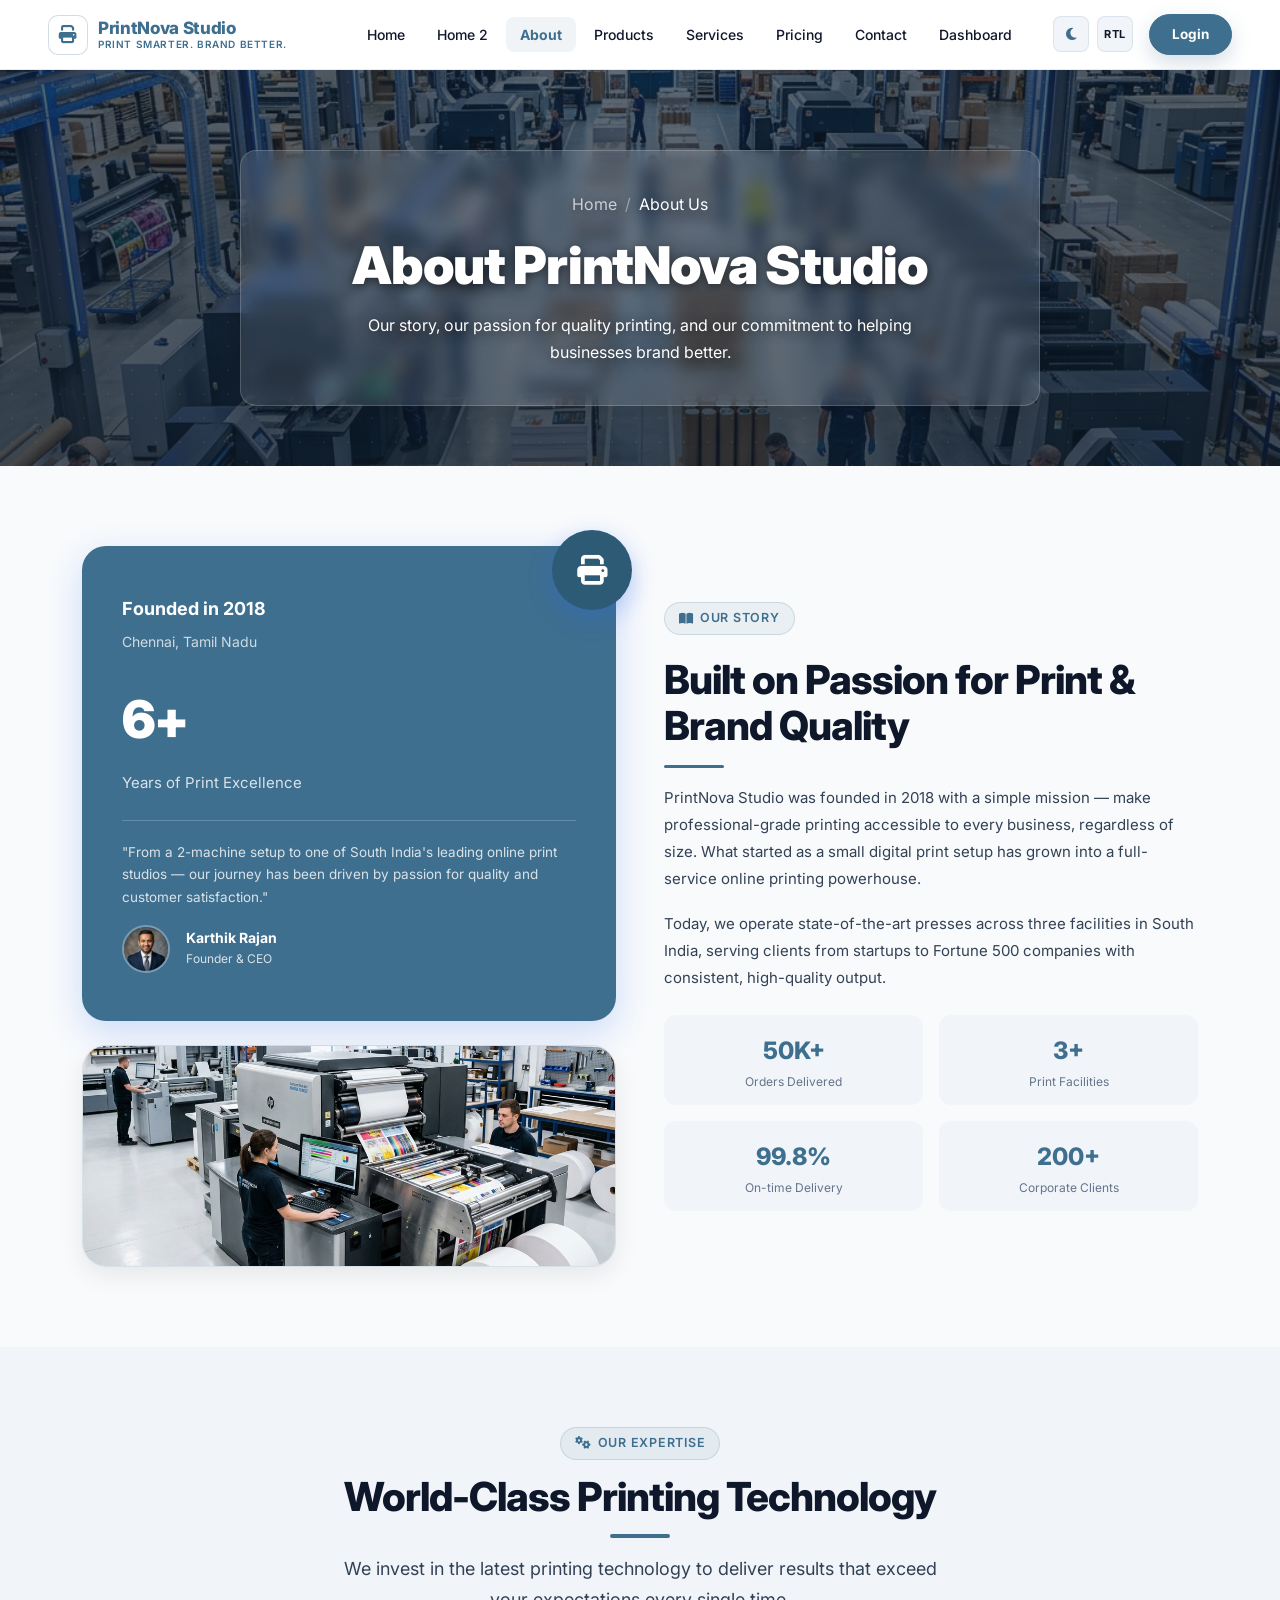
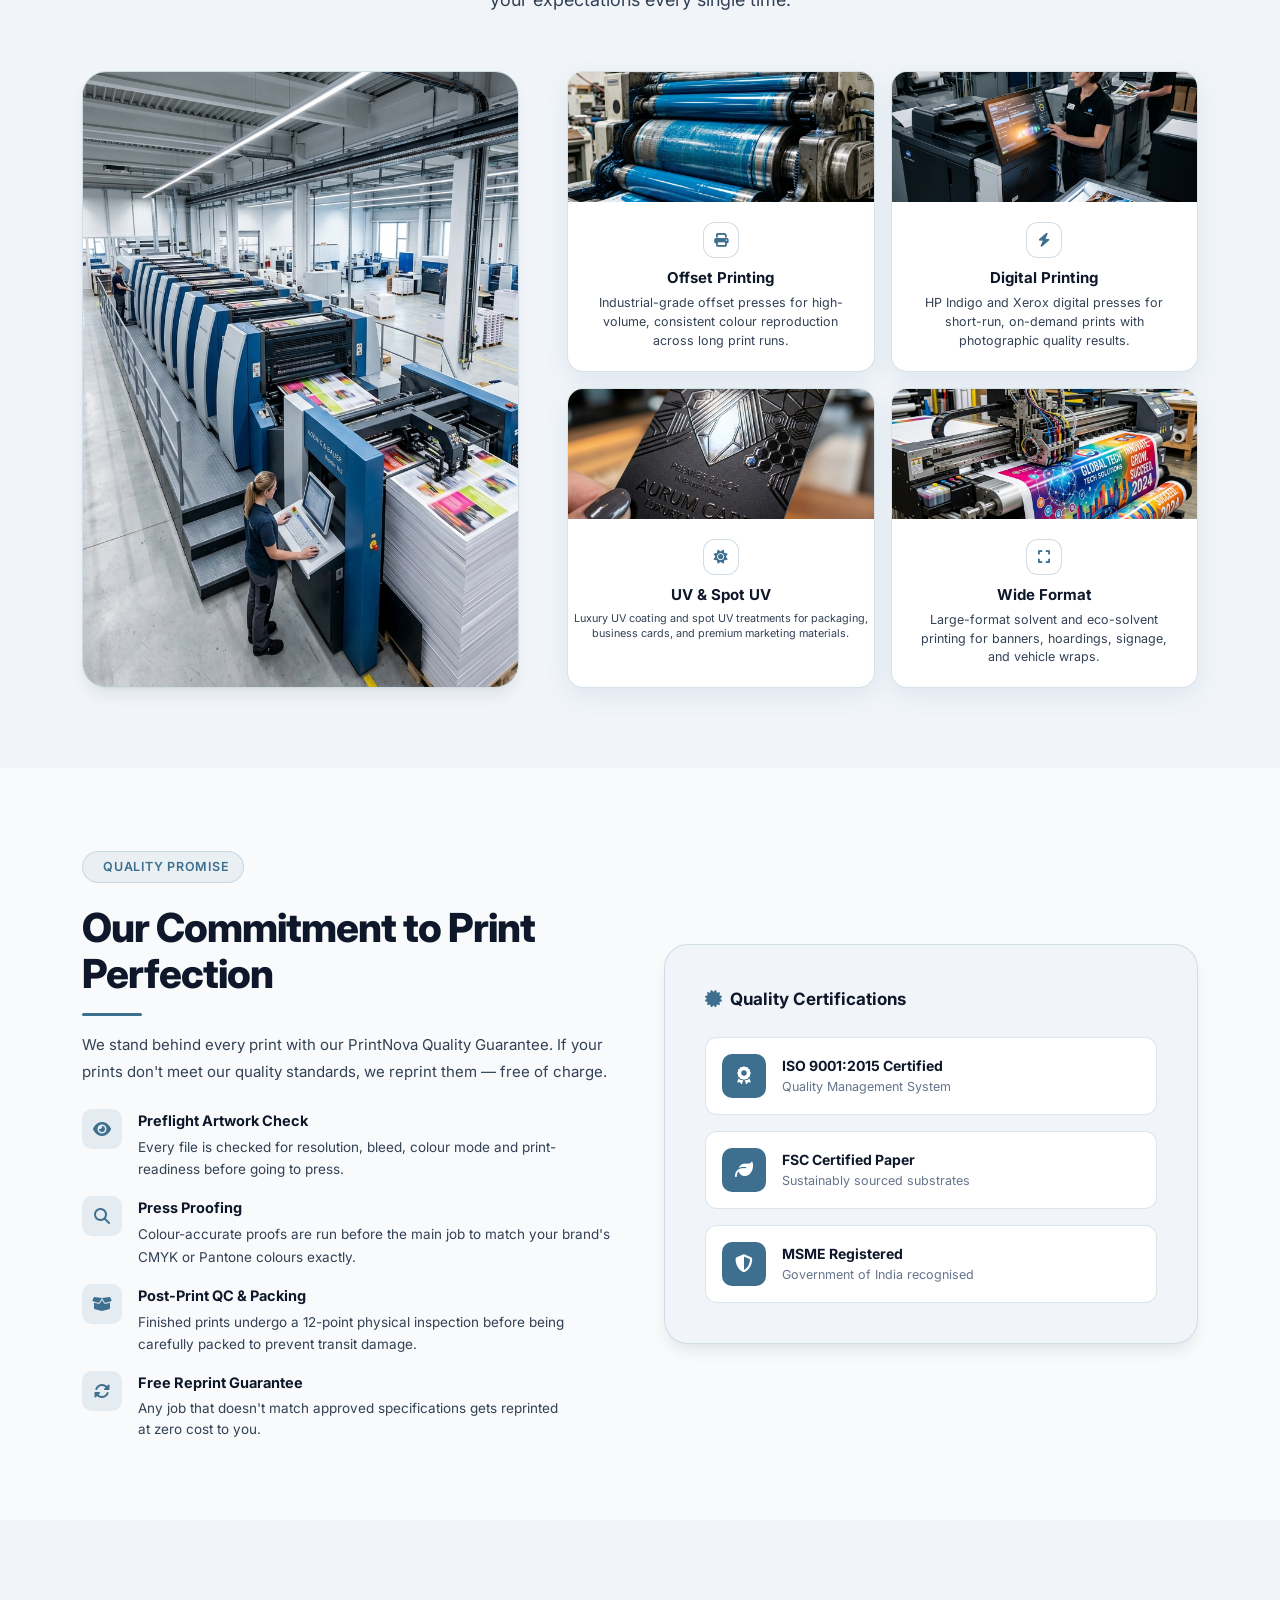
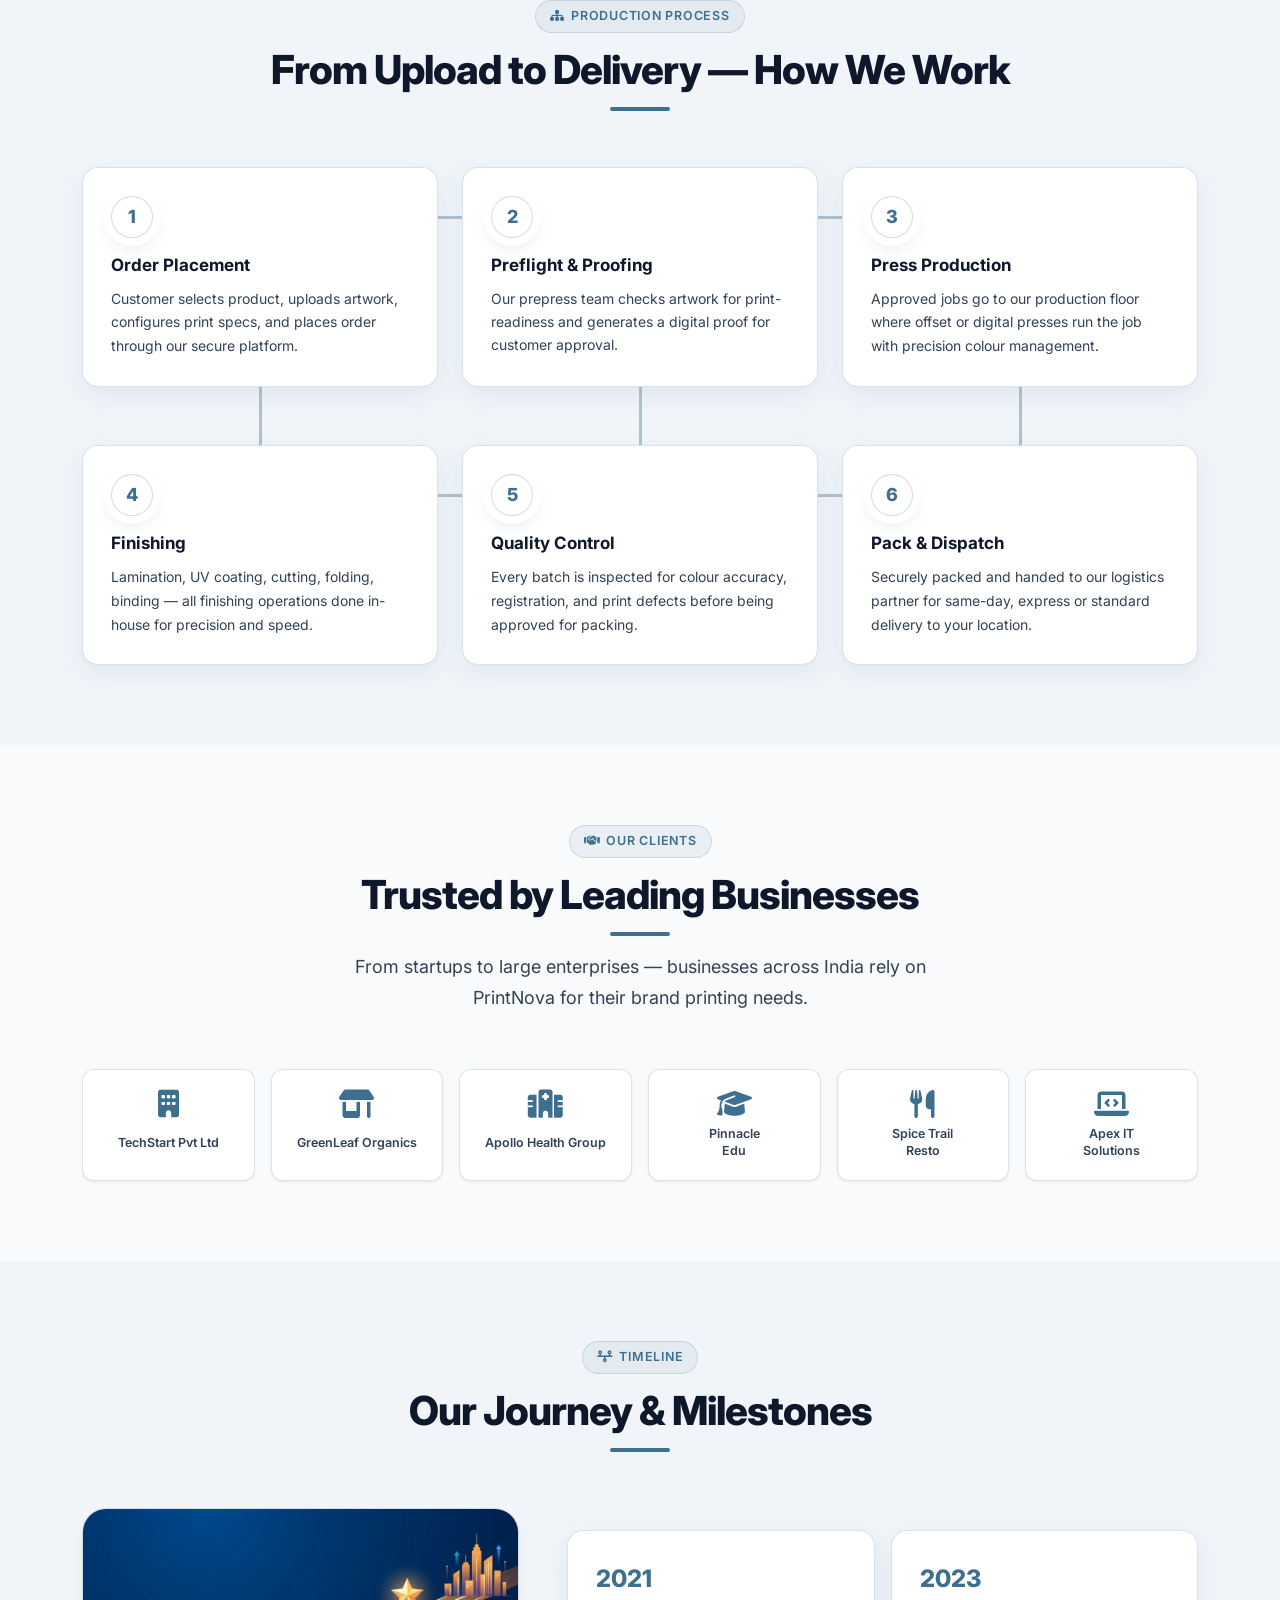
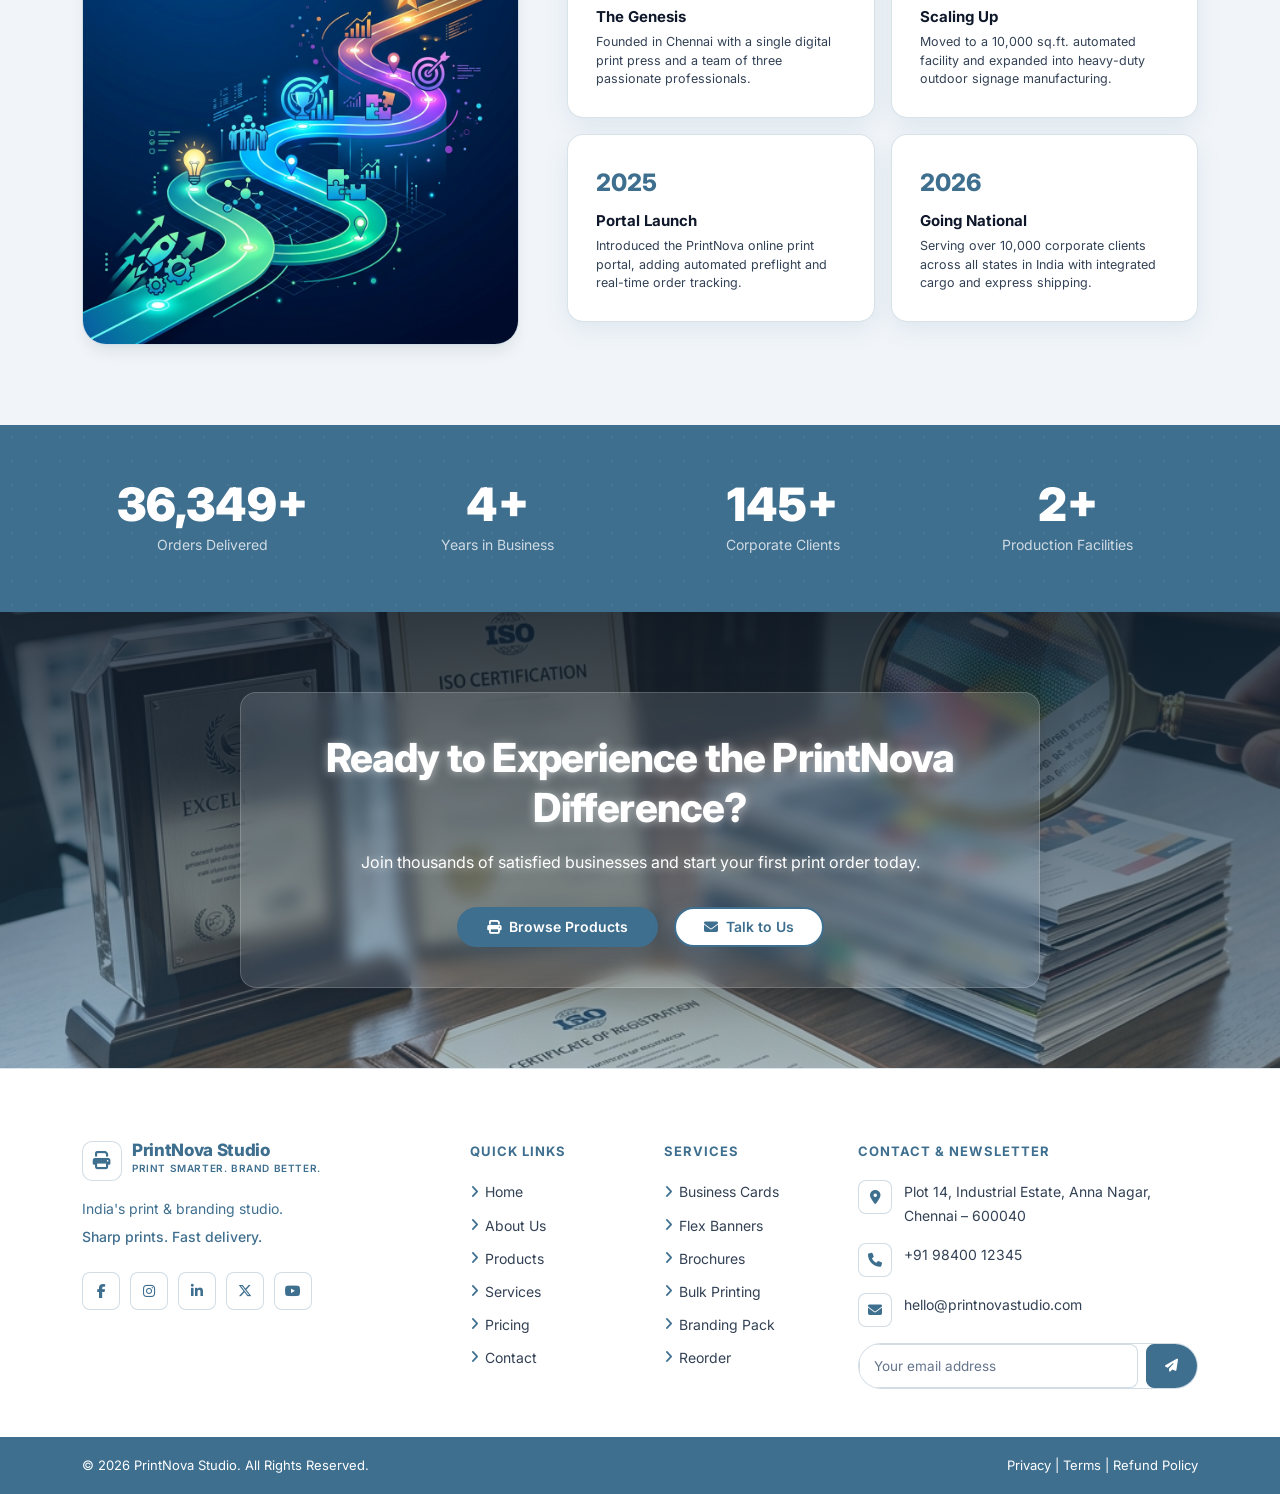
==== commit f857848a: "bug fixed" ====
--- a/about.html
+++ b/about.html
@@ -3,6 +3,7 @@
 <head>
   <meta charset="UTF-8" /><meta name="viewport" content="width=device-width, initial-scale=1.0" />
   <title>About Us – PrintNova Studio | Our Story &amp; Print Expertise</title>
+  <link rel="icon" type="image/svg+xml" href="images/favicon.svg" />
   <meta name="description" content="Learn about PrintNova Studio's journey, printing expertise, quality promise, workflow, and the team behind India's leading online printing service." />
   <link rel="stylesheet" href="https://cdn.jsdelivr.net/npm/bootstrap@5.3.3/dist/css/bootstrap.min.css" />
   <link rel="stylesheet" href="https://cdnjs.cloudflare.com/ajax/libs/font-awesome/6.5.1/css/all.min.css" />
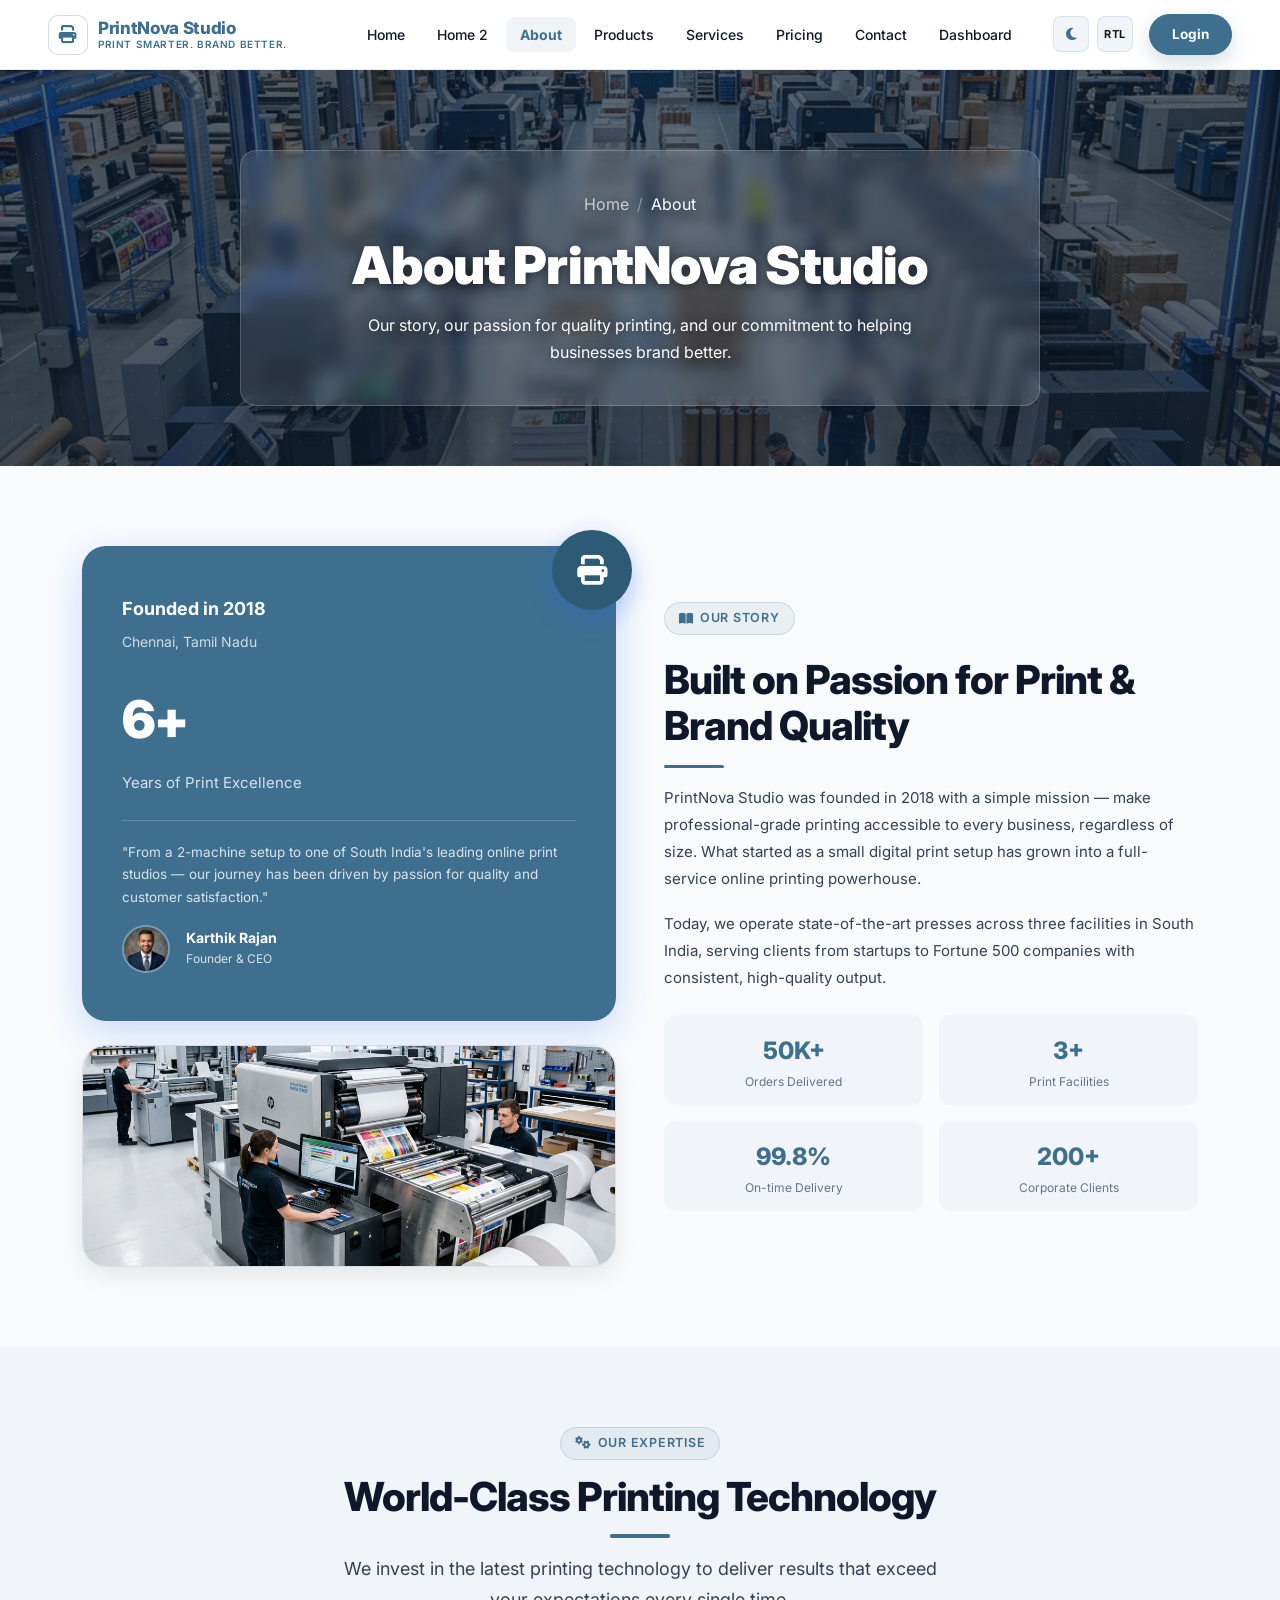
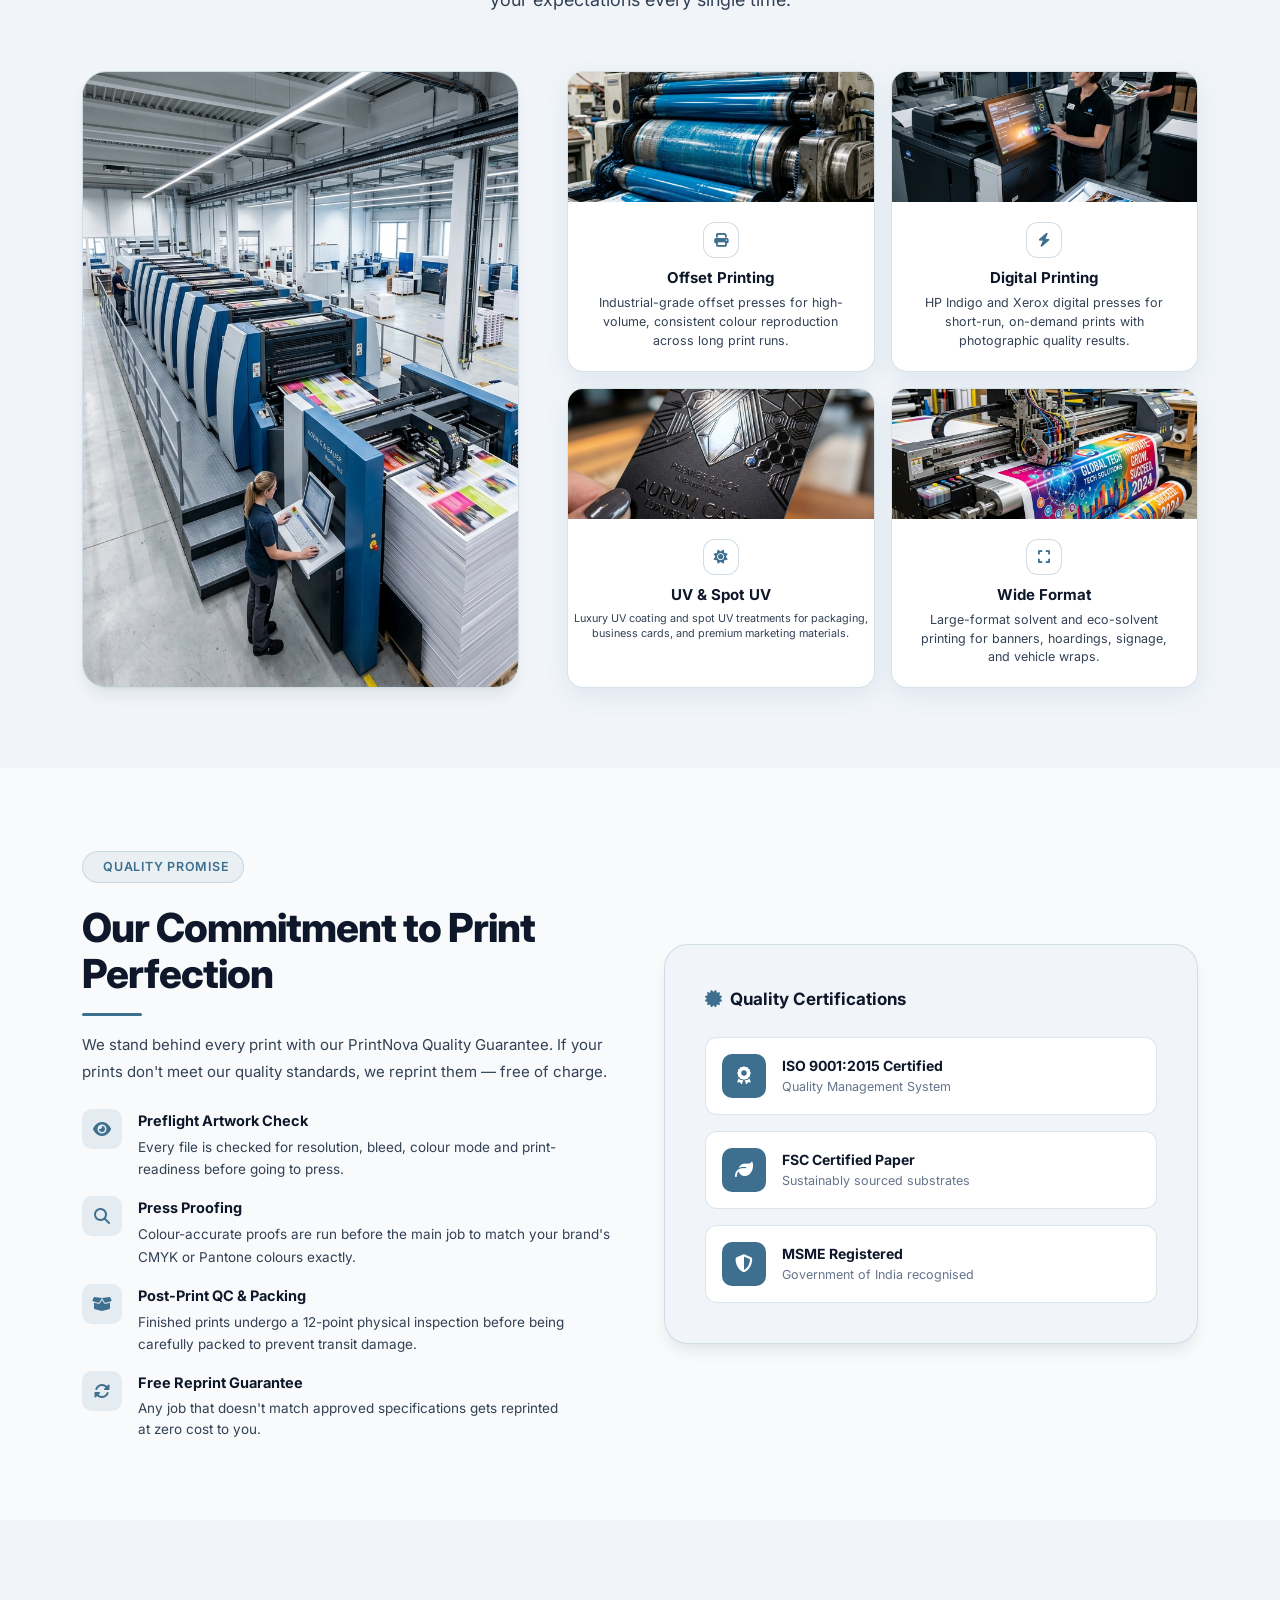
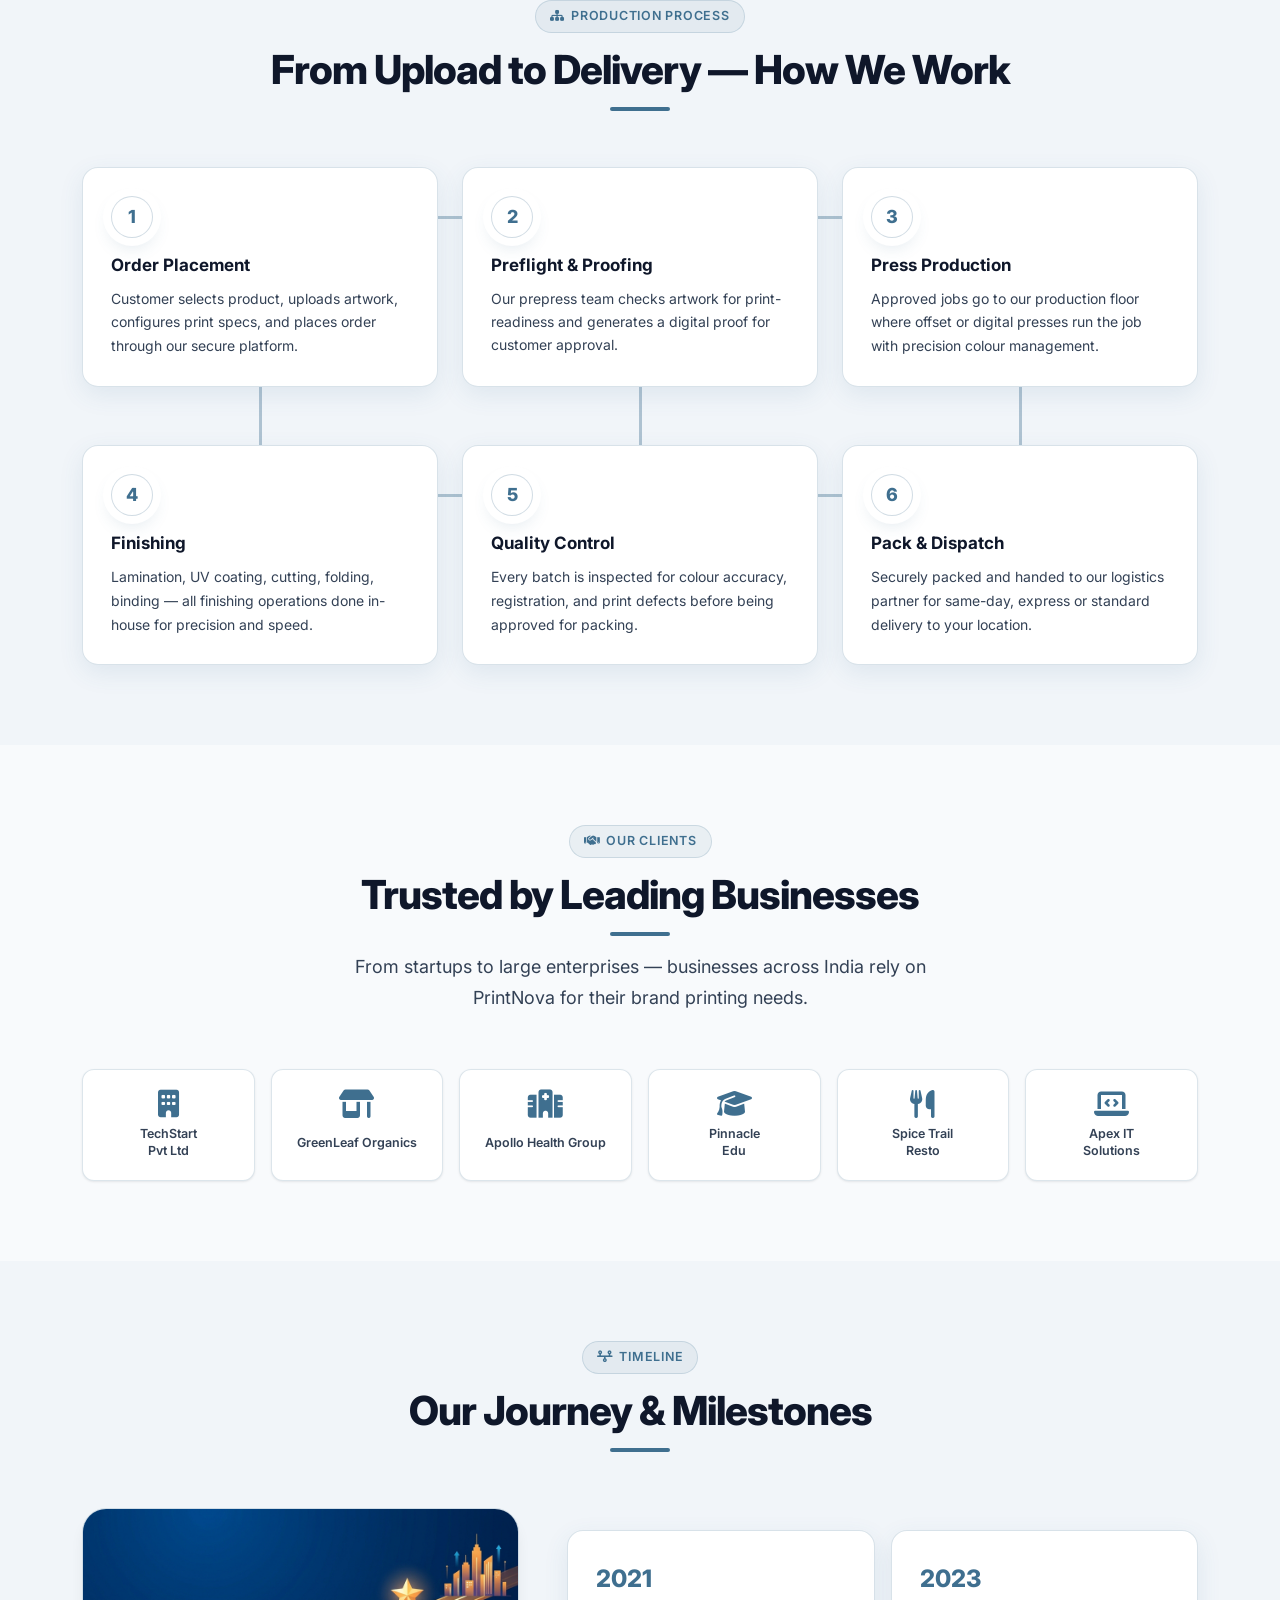
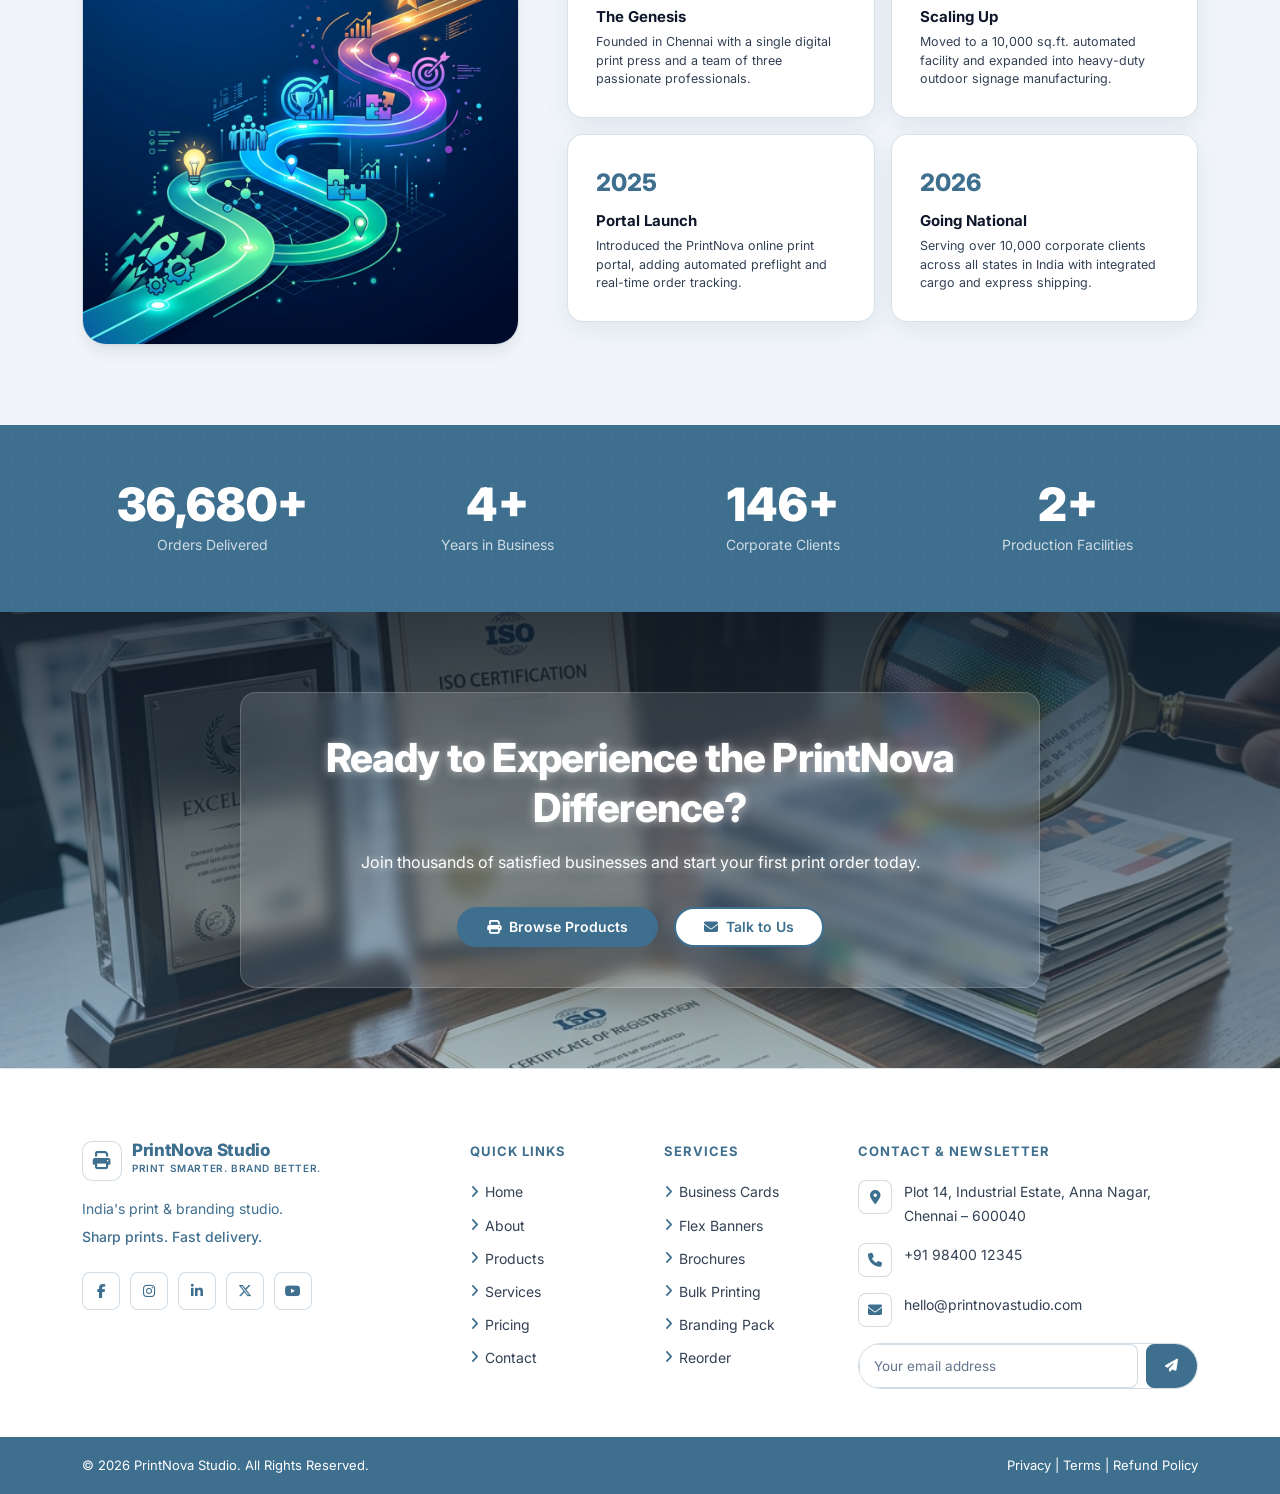
==== commit 381288cf: "bug fixed" ====
--- a/about.html
+++ b/about.html
@@ -64,7 +64,7 @@
     <nav aria-label="breadcrumb" class="mb-3">
       <ol class="breadcrumb justify-content-center" style="--bs-breadcrumb-divider-color:rgba(255,255,255,.4);--bs-breadcrumb-color:rgba(255,255,255,.55);">
         <li class="breadcrumb-item"><a href="index.html" style="color:rgba(255,255,255,.6);text-decoration:none;">Home</a></li>
-        <li class="breadcrumb-item active" style="color:#fff;">About Us</li>
+        <li class="breadcrumb-item active" style="color:#fff;">About</li>
       </ol>
     </nav>
     <h1 style="font-size:clamp(30px,5vw,52px);font-weight:900;color:#fff;letter-spacing:-.025em;margin-bottom:14px;">About PrintNova Studio</h1>
@@ -78,7 +78,7 @@
     <div class="row align-items-center g-5">
       <div class="col-lg-6" data-aos="fade-right">
         <div style="position:relative;margin-bottom:24px;">
-          <div style="background:var(--pn-blue);border-radius:var(--radius-xl);padding:48px 40px;color:#fff;box-shadow:0 12px 36px rgba(37,99,235,.2);">
+          <div class="about-story-card" style="background:var(--pn-blue);border-radius:var(--radius-xl);padding:48px 40px;color:#fff;box-shadow:0 12px 36px rgba(37,99,235,.2);">
             <div style="font-size:18px;font-weight:700;margin-bottom:6px;">Founded in 2018</div>
             <div style="font-size:14px;opacity:.75;margin-bottom:24px;">Chennai, Tamil Nadu</div>
             <div style="font-size:52px;font-weight:900;letter-spacing:-.03em;margin-bottom:8px;">6+</div>
@@ -94,7 +94,7 @@
               </div>
             </div>
           </div>
-          <div style="position:absolute;top:-16px;right:-16px;width:80px;height:80px;border-radius:50%;background:var(--pn-blue-dark);display:flex;align-items:center;justify-content:center;font-size:30px;color:#fff;box-shadow:0 8px 24px rgba(37,99,235,.3);">
+          <div class="about-story-icon" style="position:absolute;top:-16px;right:-16px;width:80px;height:80px;border-radius:50%;background:var(--pn-blue-dark);display:flex;align-items:center;justify-content:center;font-size:30px;color:#fff;box-shadow:0 8px 24px rgba(37,99,235,.3);">
             <i class="fa-solid fa-print"></i>
           </div>
         </div>
@@ -318,7 +318,7 @@
       <p class="section-subtitle mt-3">From startups to large enterprises — businesses across India rely on PrintNova for their brand printing needs.</p>
     </div>
     <div class="row g-3">
-      <div class="col-6 col-md-4 col-lg-2" data-aos="zoom-in" data-aos-delay="0"><div style="background:var(--bg-surface);border:1px solid var(--border-color);border-radius:12px;padding:20px;text-align:center;box-shadow:var(--shadow-sm);"><i class="fa-solid fa-building" style="font-size:28px;color:var(--text-muted);margin-bottom:8px;display:block;"></i><div style="font-size:12.5px;font-weight:600;color:var(--text-secondary);">TechStart Pvt Ltd</div></div></div>
+      <div class="col-6 col-md-4 col-lg-2" data-aos="zoom-in" data-aos-delay="0"><div style="background:var(--bg-surface);border:1px solid var(--border-color);border-radius:12px;padding:20px;text-align:center;box-shadow:var(--shadow-sm);"><i class="fa-solid fa-building" style="font-size:28px;color:var(--text-muted);margin-bottom:8px;display:block;"></i><div style="font-size:12.5px;font-weight:600;color:var(--text-secondary);">TechStart<br>Pvt Ltd</div></div></div>
       <div class="col-6 col-md-4 col-lg-2" data-aos="zoom-in" data-aos-delay="60"><div style="background:var(--bg-surface);border:1px solid var(--border-color);border-radius:12px;padding:20px;text-align:center;box-shadow:var(--shadow-sm);"><i class="fa-solid fa-shop" style="font-size:28px;color:var(--text-muted);margin-bottom:8px;display:block;"></i><div style="font-size:12.5px;font-weight:600;color:var(--text-secondary);">GreenLeaf Organics</div></div></div>
       <div class="col-6 col-md-4 col-lg-2" data-aos="zoom-in" data-aos-delay="120"><div style="background:var(--bg-surface);border:1px solid var(--border-color);border-radius:12px;padding:20px;text-align:center;box-shadow:var(--shadow-sm);"><i class="fa-solid fa-hospital" style="font-size:28px;color:var(--text-muted);margin-bottom:8px;display:block;"></i><div style="font-size:12.5px;font-weight:600;color:var(--text-secondary);">Apollo Health Group</div></div></div>
       <div class="col-6 col-md-4 col-lg-2" data-aos="zoom-in" data-aos-delay="180"><div style="background:var(--bg-surface);border:1px solid var(--border-color);border-radius:12px;padding:20px;text-align:center;box-shadow:var(--shadow-sm);"><i class="fa-solid fa-graduation-cap" style="font-size:28px;color:var(--text-muted);margin-bottom:8px;display:block;"></i><div style="font-size:12.5px;font-weight:600;color:var(--text-secondary);">Pinnacle<br>Edu</div></div></div>
@@ -411,7 +411,7 @@
 </section>
 
 <!-- FOOTER -->
-<footer class="pn-footer" role="contentinfo"><div class="container"><div class="row g-5"><div class="col-lg-4 col-md-6" data-aos="fade-up"><a href="index.html" class="footer-brand"><div class="nav-logo-icon" style="width:38px;height:38px;font-size:17px;"><i class="fa-solid fa-print"></i></div><div class="nav-brand-text"><span class="brand-name" style="color:#fff;font-size:16px;">PrintNova Studio</span></div></a><p class="footer-desc">India's print &amp; branding studio.</p><div class="footer-social"><a href="#" class="social-btn" aria-label="Facebook"><i class="fa-brands fa-facebook-f"></i></a><a href="#" class="social-btn" aria-label="Instagram"><i class="fa-brands fa-instagram"></i></a><a href="#" class="social-btn" aria-label="LinkedIn"><i class="fa-brands fa-linkedin-in"></i></a><a href="#" class="social-btn" aria-label="Twitter"><i class="fa-brands fa-x-twitter"></i></a><a href="#" class="social-btn" aria-label="YouTube"><i class="fa-brands fa-youtube"></i></a></div></div><div class="col-lg-2 col-md-3 col-6" data-aos="fade-up" data-aos-delay="100"><div class="footer-heading">Quick Links</div><ul class="footer-links"><li><a href="index.html"><i class="fa-solid fa-angle-right"></i> Home</a></li><li><a href="about.html"><i class="fa-solid fa-angle-right"></i> About Us</a></li><li><a href="products.html"><i class="fa-solid fa-angle-right"></i> Products</a></li><li><a href="services.html"><i class="fa-solid fa-angle-right"></i> Services</a></li><li><a href="pricing.html"><i class="fa-solid fa-angle-right"></i> Pricing</a></li><li><a href="contact.html"><i class="fa-solid fa-angle-right"></i> Contact</a></li></ul></div><div class="col-lg-2 col-md-3 col-6" data-aos="fade-up" data-aos-delay="150"><div class="footer-heading">Services</div><ul class="footer-links"><li><a href="services.html"><i class="fa-solid fa-angle-right"></i> Business Cards</a></li><li><a href="services.html"><i class="fa-solid fa-angle-right"></i> Flex Banners</a></li><li><a href="services.html"><i class="fa-solid fa-angle-right"></i> Brochures</a></li><li><a href="services.html"><i class="fa-solid fa-angle-right"></i> Bulk Printing</a></li><li><a href="services.html"><i class="fa-solid fa-angle-right"></i> Branding Pack</a></li><li><a href="services.html"><i class="fa-solid fa-angle-right"></i> Reorder</a></li></ul></div><div class="col-lg-4 col-md-6" data-aos="fade-up" data-aos-delay="200"><div class="footer-heading">Contact &amp; Newsletter</div><div class="footer-contact-item"><div class="footer-contact-icon"><i class="fa-solid fa-location-dot"></i></div><div>Plot 14, Industrial Estate, Anna Nagar, Chennai – 600040</div></div><div class="footer-contact-item"><div class="footer-contact-icon"><i class="fa-solid fa-phone"></i></div><div>+91 98400 12345</div></div><div class="footer-contact-item"><div class="footer-contact-icon"><i class="fa-solid fa-envelope"></i></div><div>hello@printnovastudio.com</div></div><form class="newsletter-form" onsubmit="event.preventDefault();showToast('Subscribed!','success');"><input type="email" class="newsletter-input" placeholder="Your email address" required aria-label="Newsletter email" /><button type="submit" class="btn-newsletter"><i class="fa-solid fa-paper-plane"></i></button></form></div></div></div><div class="footer-bottom"><div class="container"><div class="row align-items-center"><div class="col-md-6 text-center text-md-start">&copy; 2026 PrintNova Studio. All Rights Reserved.</div><div class="col-md-6 text-center text-md-end mt-2 mt-md-0"><a href="#">Privacy</a> | <a href="#">Terms</a> | <a href="#">Refund Policy</a></div></div></div></div></footer>
+<footer class="pn-footer" role="contentinfo"><div class="container"><div class="row g-5"><div class="col-lg-4 col-md-6" data-aos="fade-up"><a href="index.html" class="footer-brand"><div class="nav-logo-icon" style="width:38px;height:38px;font-size:17px;"><i class="fa-solid fa-print"></i></div><div class="nav-brand-text"><span class="brand-name" style="color:#fff;font-size:16px;">PrintNova Studio</span></div></a><p class="footer-desc">India's print &amp; branding studio.</p><div class="footer-social"><a href="#" class="social-btn" aria-label="Facebook"><i class="fa-brands fa-facebook-f"></i></a><a href="#" class="social-btn" aria-label="Instagram"><i class="fa-brands fa-instagram"></i></a><a href="#" class="social-btn" aria-label="LinkedIn"><i class="fa-brands fa-linkedin-in"></i></a><a href="#" class="social-btn" aria-label="Twitter"><i class="fa-brands fa-x-twitter"></i></a><a href="#" class="social-btn" aria-label="YouTube"><i class="fa-brands fa-youtube"></i></a></div></div><div class="col-lg-2 col-md-3 col-6" data-aos="fade-up" data-aos-delay="100"><div class="footer-heading">Quick Links</div><ul class="footer-links"><li><a href="index.html"><i class="fa-solid fa-angle-right"></i> Home</a></li><li><a href="about.html"><i class="fa-solid fa-angle-right"></i> About </a></li><li><a href="products.html"><i class="fa-solid fa-angle-right"></i> Products</a></li><li><a href="services.html"><i class="fa-solid fa-angle-right"></i> Services</a></li><li><a href="pricing.html"><i class="fa-solid fa-angle-right"></i> Pricing</a></li><li><a href="contact.html"><i class="fa-solid fa-angle-right"></i> Contact</a></li></ul></div><div class="col-lg-2 col-md-3 col-6" data-aos="fade-up" data-aos-delay="150"><div class="footer-heading">Services</div><ul class="footer-links"><li><a href="services.html"><i class="fa-solid fa-angle-right"></i> Business Cards</a></li><li><a href="services.html"><i class="fa-solid fa-angle-right"></i> Flex Banners</a></li><li><a href="services.html"><i class="fa-solid fa-angle-right"></i> Brochures</a></li><li><a href="services.html"><i class="fa-solid fa-angle-right"></i> Bulk Printing</a></li><li><a href="services.html"><i class="fa-solid fa-angle-right"></i> Branding Pack</a></li><li><a href="services.html"><i class="fa-solid fa-angle-right"></i> Reorder</a></li></ul></div><div class="col-lg-4 col-md-6" data-aos="fade-up" data-aos-delay="200"><div class="footer-heading">Contact &amp; Newsletter</div><div class="footer-contact-item"><div class="footer-contact-icon"><i class="fa-solid fa-location-dot"></i></div><div>Plot 14, Industrial Estate, Anna Nagar, Chennai – 600040</div></div><div class="footer-contact-item"><div class="footer-contact-icon"><i class="fa-solid fa-phone"></i></div><div>+91 98400 12345</div></div><div class="footer-contact-item"><div class="footer-contact-icon"><i class="fa-solid fa-envelope"></i></div><div>hello@printnovastudio.com</div></div><form class="newsletter-form" onsubmit="event.preventDefault();showToast('Subscribed!','success');"><input type="email" class="newsletter-input" placeholder="Your email address" required aria-label="Newsletter email" /><button type="submit" class="btn-newsletter"><i class="fa-solid fa-paper-plane"></i></button></form></div></div></div><div class="footer-bottom"><div class="container"><div class="row align-items-center"><div class="col-md-6 text-center text-md-start">&copy; 2026 PrintNova Studio. All Rights Reserved.</div><div class="col-md-6 text-center text-md-end mt-2 mt-md-0"><a href="#">Privacy</a> | <a href="#">Terms</a> | <a href="#">Refund Policy</a></div></div></div></div></footer>
 <button id="back-to-top" aria-label="Back to top"><i class="fa-solid fa-arrow-up"></i></button>
 <script src="https://cdn.jsdelivr.net/npm/bootstrap@5.3.3/dist/js/bootstrap.bundle.min.js"></script>
 <script src="https://cdn.jsdelivr.net/npm/aos@2.3.4/dist/aos.js"></script>
--- a/css/style.css
+++ b/css/style.css
@@ -4045,6 +4045,25 @@
 [data-theme="dark"] .pn-footer .footer-bottom *,
 [data-theme="dark"] .pn-footer .footer-bottom a {
   color: #FFFFFF !important;
+}
+
+/* Final footer newsletter button state: keep submit icon visible on hover in both themes. */
+.pn-footer .btn-newsletter:hover,
+.pn-footer .btn-newsletter:focus-visible,
+[data-theme="dark"] .pn-footer .btn-newsletter:hover,
+[data-theme="dark"] .pn-footer .btn-newsletter:focus-visible {
+  background: var(--pn-ink) !important;
+  color: #FFFFFF !important;
+  border-color: var(--pn-ink) !important;
+}
+
+.pn-footer .btn-newsletter:hover i,
+.pn-footer .btn-newsletter:focus-visible i,
+[data-theme="dark"] .pn-footer .btn-newsletter:hover i,
+[data-theme="dark"] .pn-footer .btn-newsletter:focus-visible i {
+  color: #FFFFFF !important;
+  opacity: 1 !important;
+  visibility: visible !important;
 }
 
 /* Final override: footer tagline must stay visible in dark theme. */
@@ -6458,6 +6477,18 @@
   }
 }
 
+/* Services enterprise tablet: keep Flexible Billing heading on two lines. */
+@media (min-width: 768px) and (max-width: 991.98px) {
+  section[aria-label="Enterprise Solutions"] .row.g-4 > .col-md-4:nth-child(3) .pn-card-title {
+    width: 120px !important;
+    max-width: 120px !important;
+    white-space: normal !important;
+    line-height: 1.25 !important;
+    overflow-wrap: normal !important;
+    text-wrap: balance;
+  }
+}
+
 /* Services all-services 1024: Bulk Printing text 5-line wrap. */
 @media (min-width: 992px) and (max-width: 1199.98px) {
   section[aria-label="All Services"] .row.g-4 > .col-md-6:nth-child(3) .pn-card-text {
@@ -6672,3 +6703,98 @@
   }
 }
 
+/* Home dashboard mockup: prevent the proof preview from collapsing on mobile. */
+@media (max-width: 575.98px) {
+  .dashboard-mockup-workspace {
+    min-height: auto !important;
+  }
+
+  .dashboard-mockup-main {
+    flex-direction: column !important;
+    flex-wrap: nowrap !important;
+    gap: 14px !important;
+    padding: 16px !important;
+    min-width: 0 !important;
+  }
+
+  .dashboard-mockup-canvas {
+    width: 100% !important;
+    min-height: 190px !important;
+    flex: 0 0 auto !important;
+    padding: 18px !important;
+  }
+
+  .dashboard-mockup-card-preview {
+    width: min(170px, 100%) !important;
+    min-width: 150px !important;
+    height: 95px !important;
+  }
+
+  .dashboard-mockup-safe-text {
+    width: 100% !important;
+    justify-content: center !important;
+    text-align: center !important;
+    flex-wrap: wrap !important;
+    line-height: 1.35 !important;
+  }
+}
+
+/* About story card: keep the floating icon from overlapping text on mobile. */
+@media (max-width: 575.98px) {
+  .about-story-card {
+    padding: 44px 28px 32px !important;
+    overflow: hidden !important;
+  }
+
+  .about-story-icon {
+    top: 18px !important;
+    right: 18px !important;
+    width: 58px !important;
+    height: 58px !important;
+    font-size: 22px !important;
+    box-shadow: 0 8px 18px rgba(0, 0, 0, .18) !important;
+    z-index: 1 !important;
+  }
+}
+
+/* Pricing flyer table: keep columns readable inside the mobile viewport. */
+.flyer-pricing-table-wrap {
+  width: 100% !important;
+  overflow-x: auto !important;
+  overflow-y: hidden !important;
+  -webkit-overflow-scrolling: touch;
+  border-radius: var(--radius-md);
+}
+
+.flyer-pricing-table {
+  min-width: 620px !important;
+}
+
+.flyer-pricing-table th,
+.flyer-pricing-table td {
+  white-space: nowrap !important;
+}
+
+.flyer-pricing-table td:first-child,
+.flyer-pricing-table th:first-child {
+  white-space: normal !important;
+  min-width: 150px !important;
+}
+
+@media (max-width: 575.98px) {
+  .flyer-pricing-table-wrap {
+    margin-inline: 0 !important;
+    padding-bottom: 8px !important;
+    max-width: 100% !important;
+  }
+
+  .flyer-pricing-table {
+    min-width: 640px !important;
+  }
+
+  .flyer-pricing-table th,
+  .flyer-pricing-table td {
+    padding-left: 12px !important;
+    padding-right: 12px !important;
+  }
+}
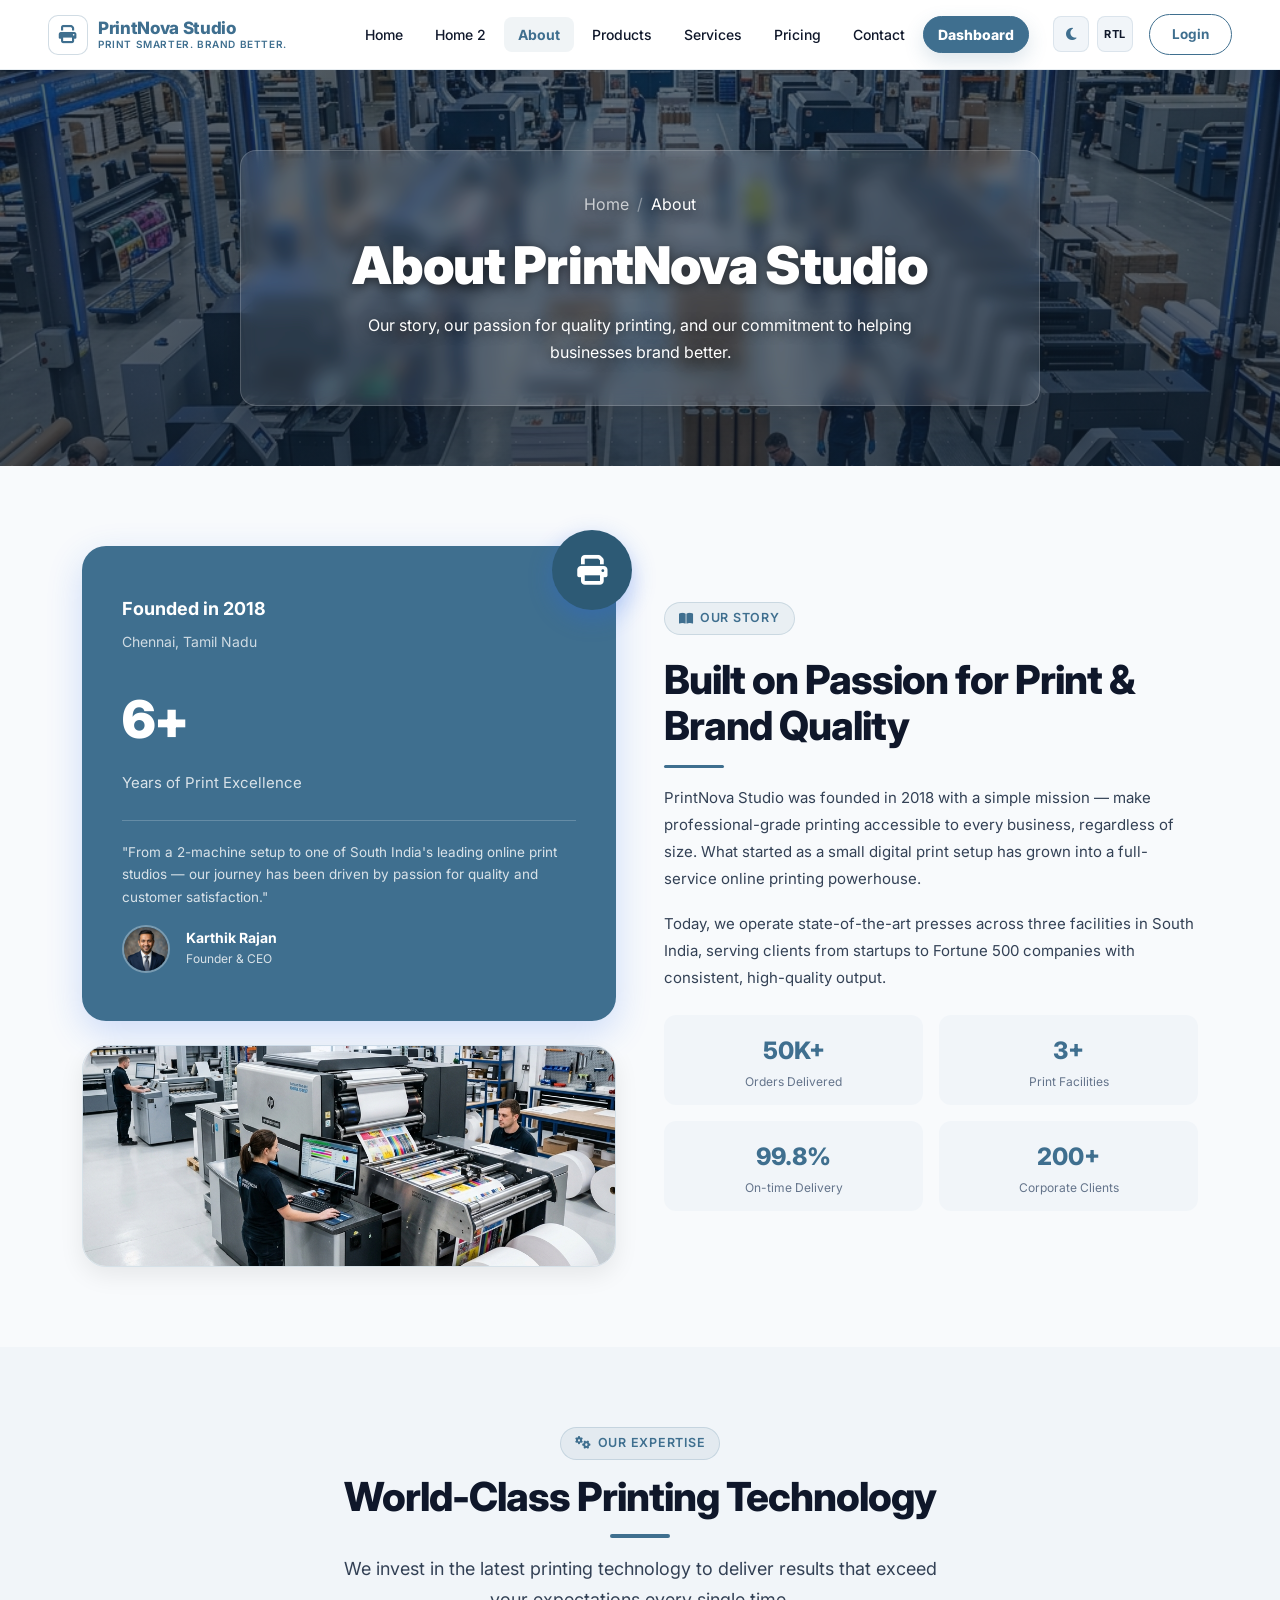
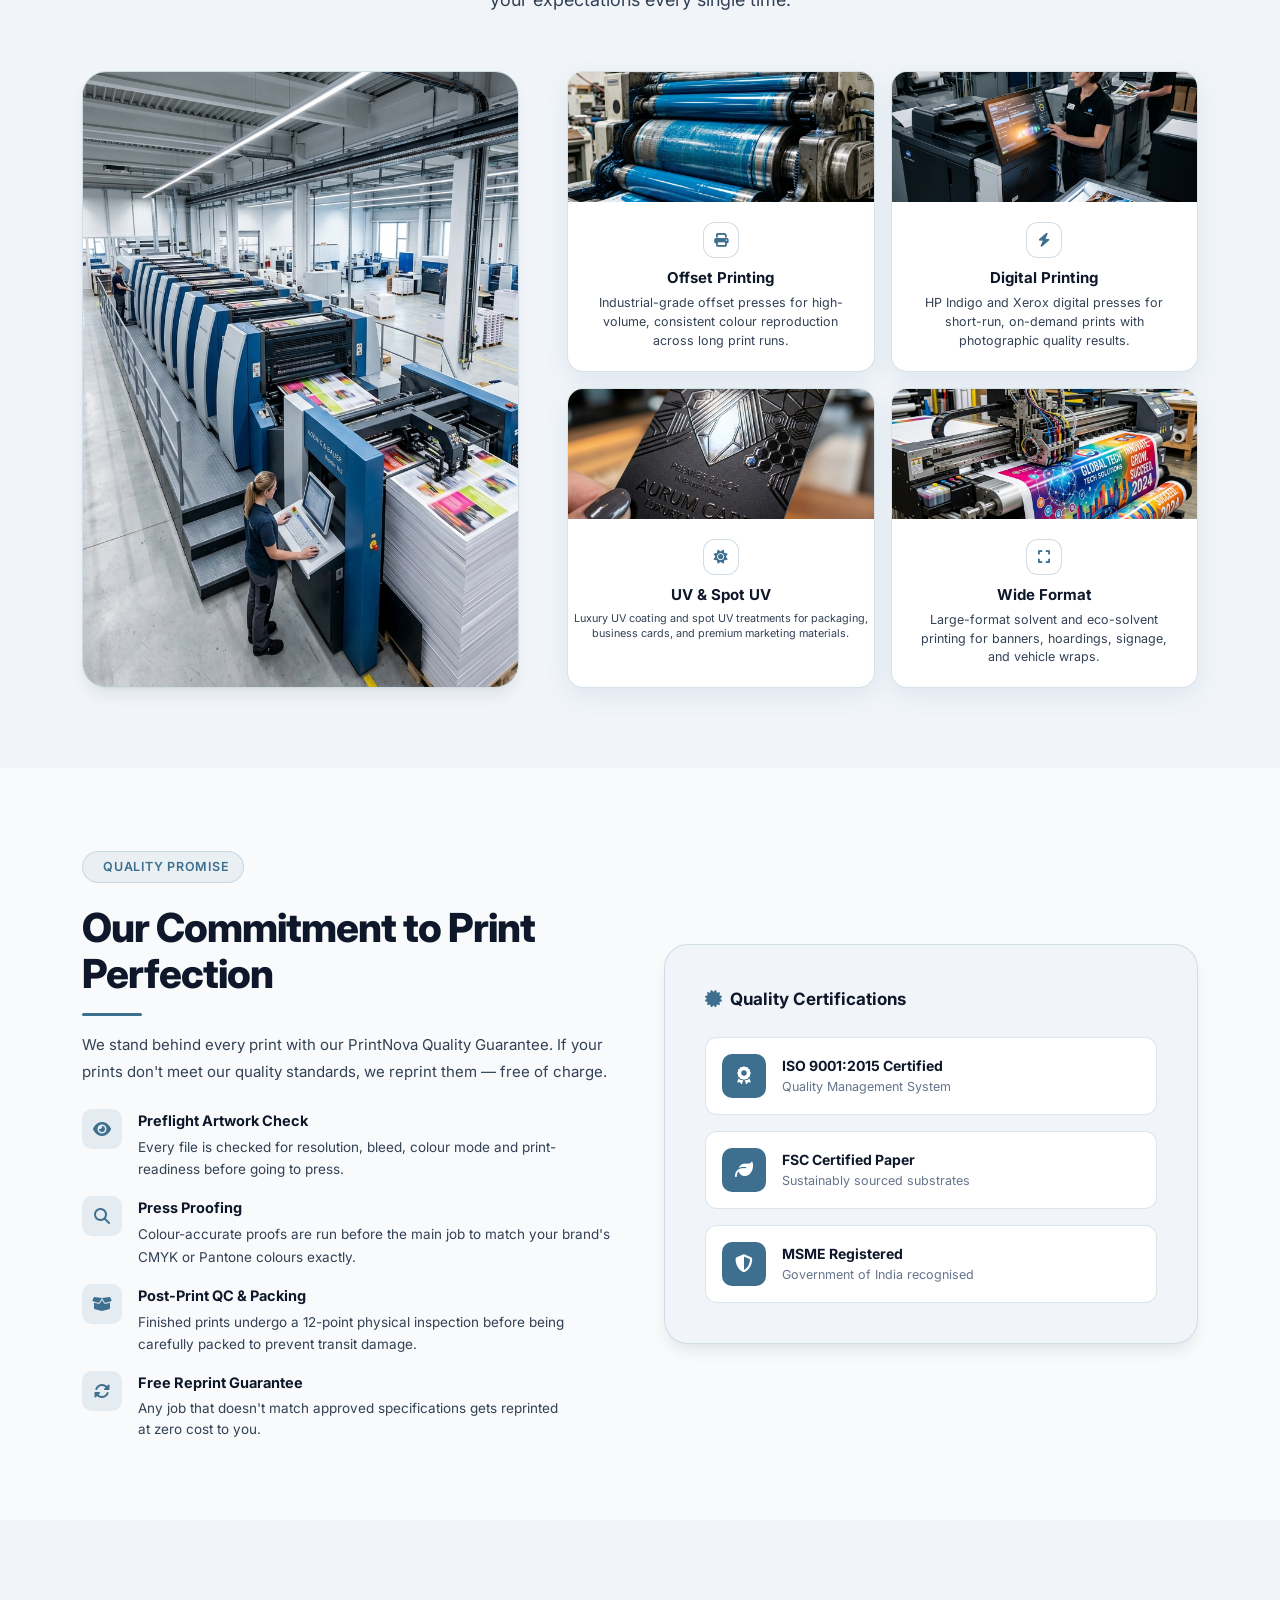
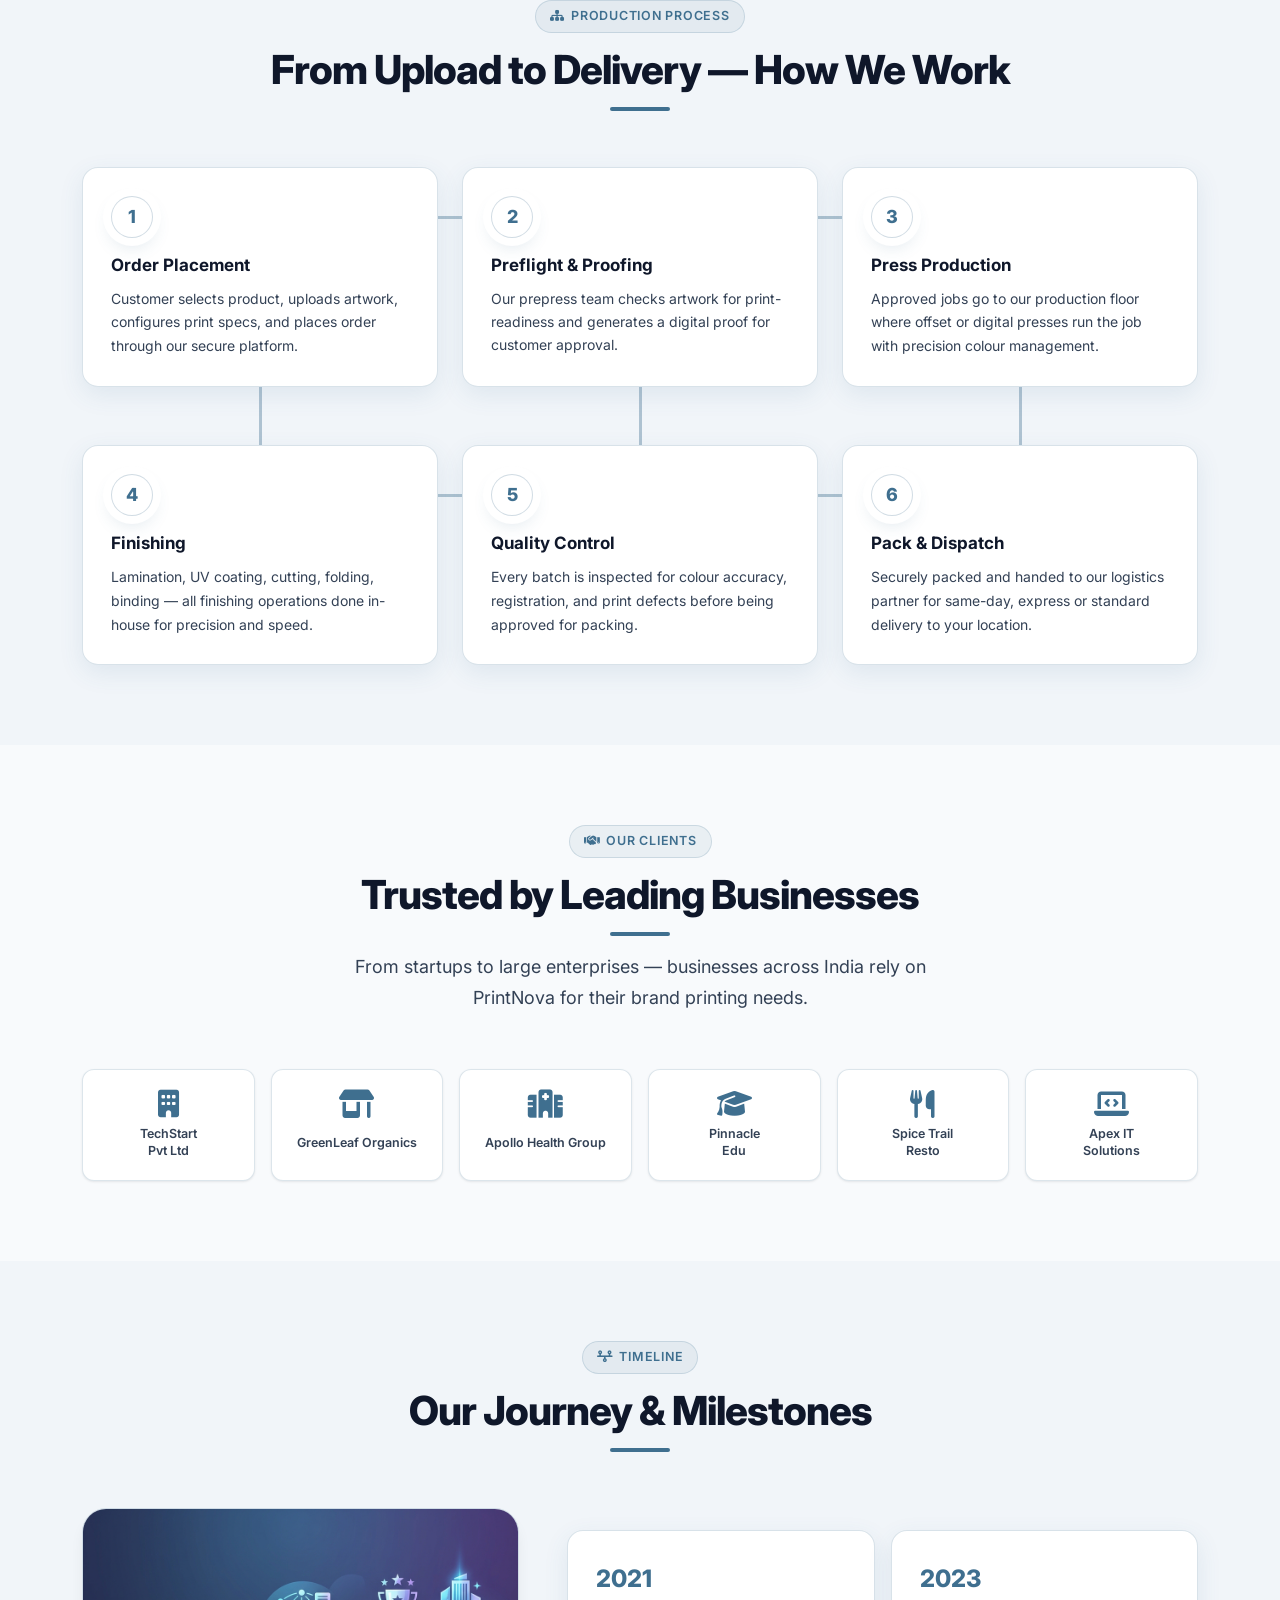
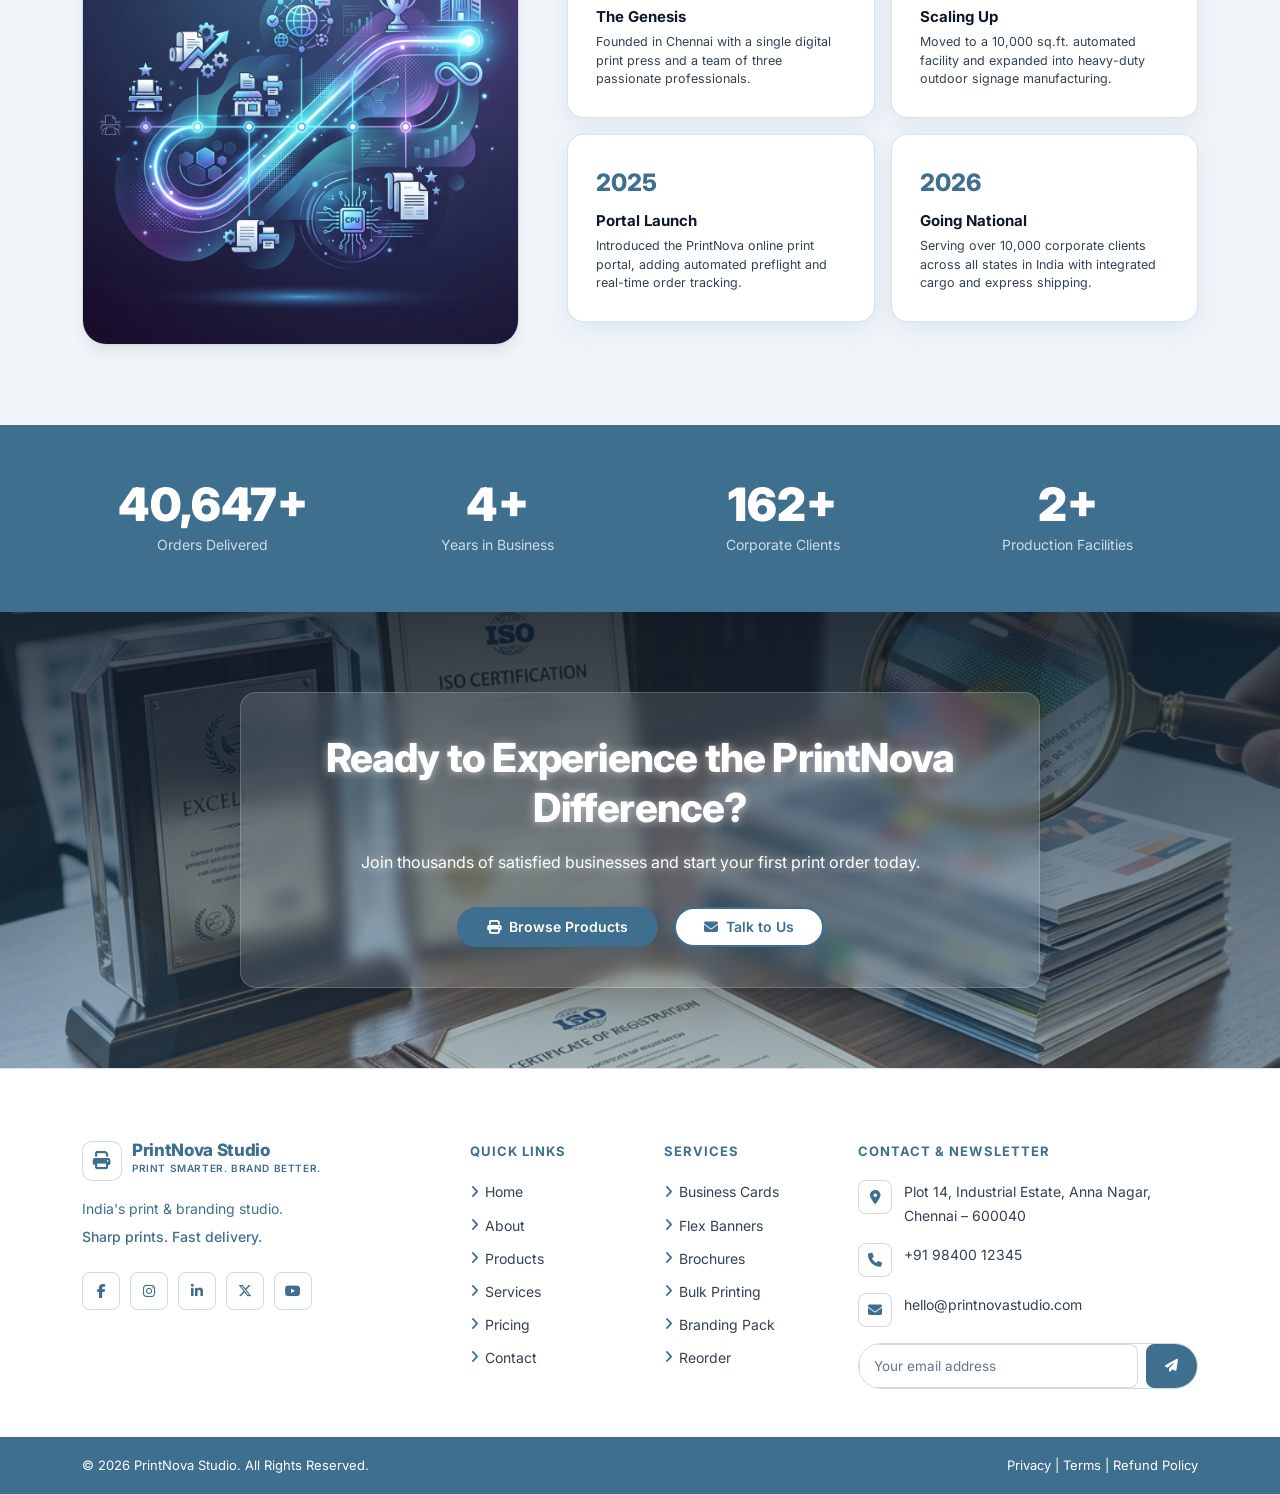
==== commit 6c39de08: "bug fixed" ====
--- a/about.html
+++ b/about.html
@@ -339,7 +339,7 @@
     <div class="row g-5 align-items-center">
       <div class="col-lg-5 align-self-stretch" data-aos="fade-right">
         <div style="border-radius:var(--radius-xl);overflow:hidden;box-shadow:var(--shadow-lg);border:1px solid var(--border-color);height:100%;">
-          <img src="images/about_journey_clean.png" onerror="this.onerror=null; this.src='file:///C:/Users/NIVETHA/.gemini/antigravity-ide/brain/fd2e64b2-8f8b-458f-8177-729e7dcb8f58/about_journey_clean_1783881261459.png';" alt="PrintNova Studio Journey" style="width:100%;height:100%;min-height:380px;object-fit:cover;display:block;">
+          <img src="images/about_journey_clean.png" onerror="this.onerror=null; this.src='file:///C:/Users/NIVETHA/.gemini/antigravity-ide/brain/1433e77b-ff58-4538-afae-4b7c8896ba8a/about_journey_clean_1784168690579.png';" alt="PrintNova Studio Journey" style="width:100%;height:100%;min-height:380px;object-fit:cover;display:block;">
         </div>
       </div>
       <div class="col-lg-7" data-aos="fade-left">
--- a/css/style.css
+++ b/css/style.css
@@ -6798,3 +6798,78 @@
     padding-right: 12px !important;
   }
 }
+
+/* Final navbar CTA order: Dashboard is primary, Login is secondary. */
+.pn-navbar .nav-link[href="dashboard.html"],
+.offcanvas .nav-link[href="dashboard.html"] {
+  display: inline-flex !important;
+  align-items: center !important;
+  justify-content: center !important;
+  gap: 8px !important;
+  background: var(--pn-ink) !important;
+  color: #FFFFFF !important;
+  border: 1.5px solid var(--pn-ink) !important;
+  border-radius: 40px !important;
+  font-weight: 800 !important;
+  box-shadow: 0 8px 20px rgba(63, 111, 143, .18) !important;
+}
+
+.pn-navbar .nav-link[href="dashboard.html"]:hover,
+.pn-navbar .nav-link[href="dashboard.html"]:focus,
+.offcanvas .nav-link[href="dashboard.html"]:hover,
+.offcanvas .nav-link[href="dashboard.html"]:focus {
+  background: #FFFFFF !important;
+  color: var(--pn-ink) !important;
+  border-color: var(--pn-ink) !important;
+}
+
+.pn-navbar .nav-link[href="dashboard.html"] i,
+.offcanvas .nav-link[href="dashboard.html"] i {
+  color: currentColor !important;
+}
+
+.btn-nav-login,
+.offcanvas .btn-pn-primary[href="login.html"],
+a[href="login.html"].btn-pn-primary:not(.auth-page a),
+[data-theme="dark"] .btn-nav-login,
+[data-theme="dark"] .offcanvas .btn-pn-primary[href="login.html"],
+[data-theme="dark"] a[href="login.html"].btn-pn-primary:not(.auth-page a) {
+  background: #FFFFFF !important;
+  color: var(--pn-ink) !important;
+  border: 1.5px solid var(--pn-ink) !important;
+  box-shadow: none !important;
+}
+
+.btn-nav-login:hover,
+.btn-nav-login:focus,
+.offcanvas .btn-pn-primary[href="login.html"]:hover,
+.offcanvas .btn-pn-primary[href="login.html"]:focus,
+a[href="login.html"].btn-pn-primary:not(.auth-page a):hover,
+a[href="login.html"].btn-pn-primary:not(.auth-page a):focus,
+[data-theme="dark"] .btn-nav-login:hover,
+[data-theme="dark"] .btn-nav-login:focus,
+[data-theme="dark"] .offcanvas .btn-pn-primary[href="login.html"]:hover,
+[data-theme="dark"] .offcanvas .btn-pn-primary[href="login.html"]:focus,
+[data-theme="dark"] a[href="login.html"].btn-pn-primary:not(.auth-page a):hover,
+[data-theme="dark"] a[href="login.html"].btn-pn-primary:not(.auth-page a):focus {
+  background: var(--pn-ink) !important;
+  color: #FFFFFF !important;
+  border-color: var(--pn-ink) !important;
+}
+
+.btn-nav-login *,
+.offcanvas .btn-pn-primary[href="login.html"] *,
+a[href="login.html"].btn-pn-primary:not(.auth-page a) *,
+[data-theme="dark"] .btn-nav-login *,
+[data-theme="dark"] .offcanvas .btn-pn-primary[href="login.html"] *,
+[data-theme="dark"] a[href="login.html"].btn-pn-primary:not(.auth-page a) * {
+  color: currentColor !important;
+}
+
+@media (max-width: 991.98px) {
+  .offcanvas .nav-link[href="dashboard.html"],
+  .offcanvas .btn-pn-primary[href="login.html"] {
+    width: 100% !important;
+    min-height: 44px !important;
+  }
+}
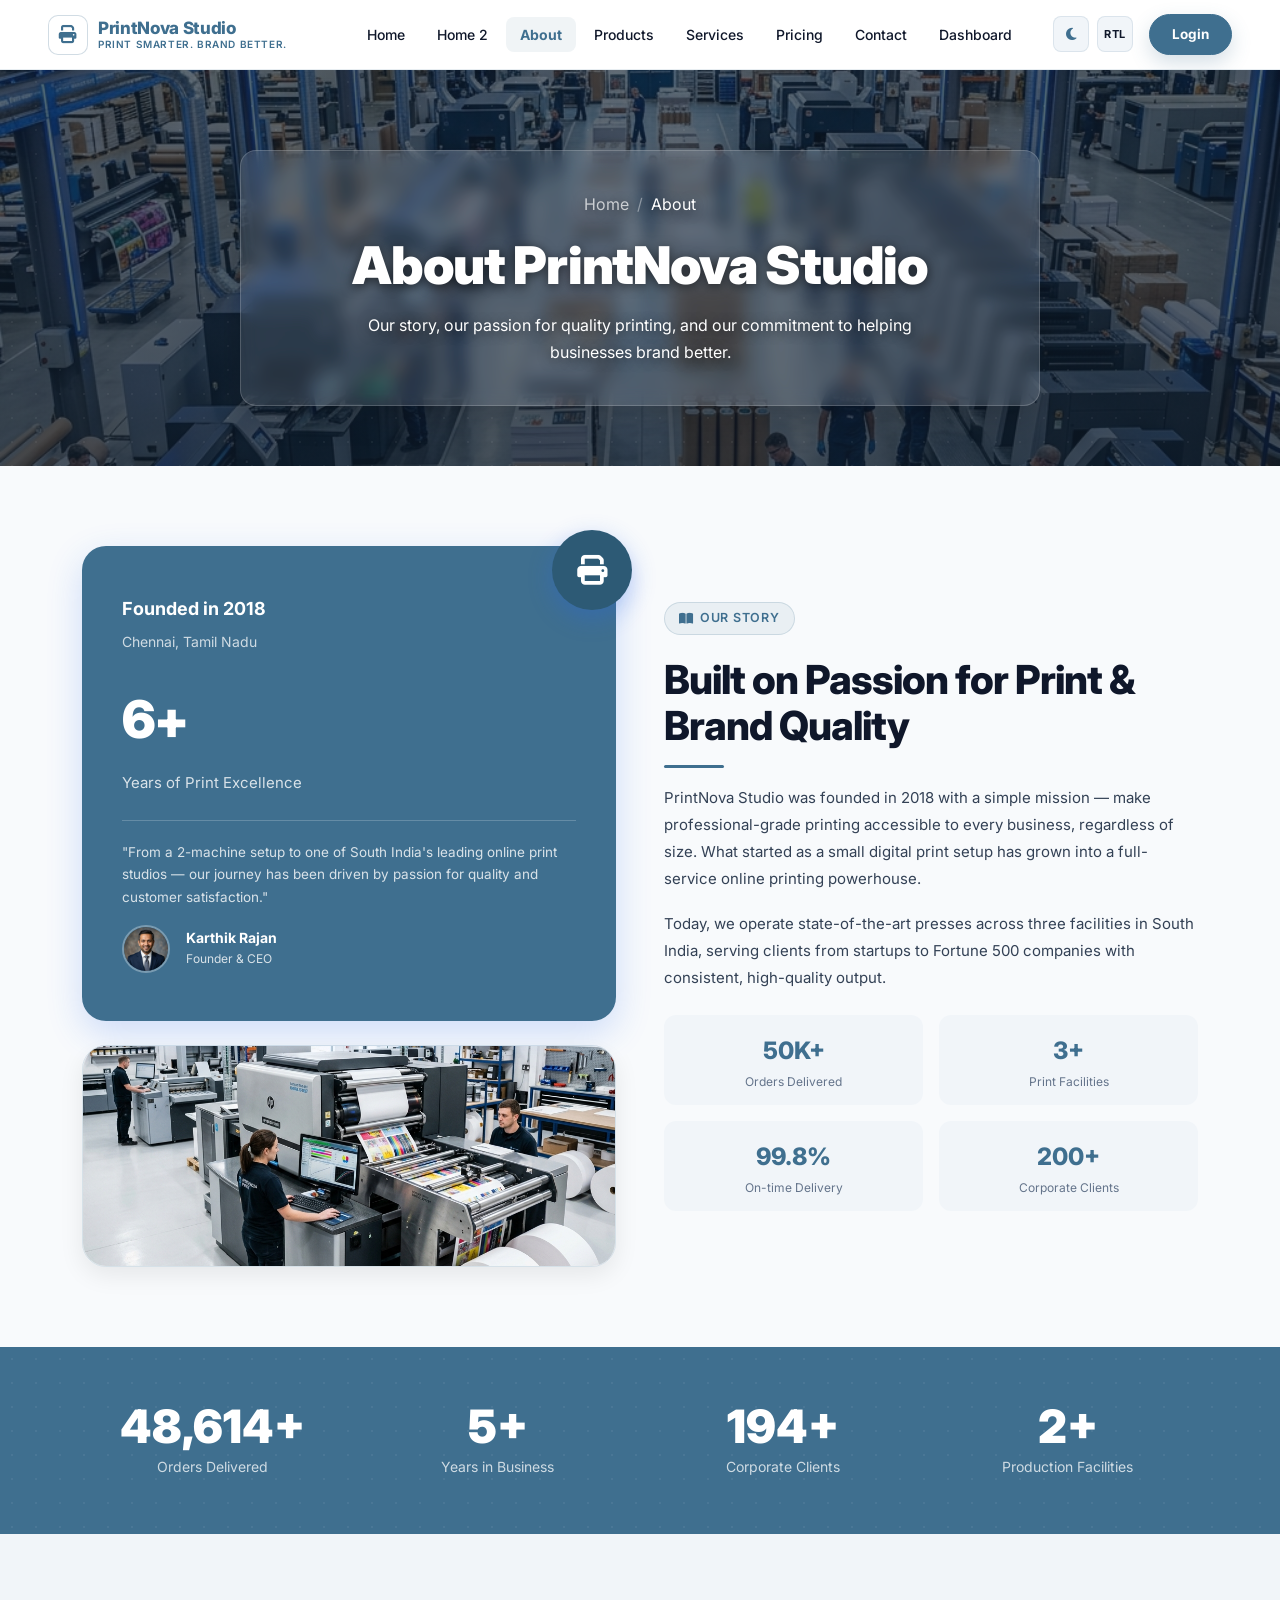
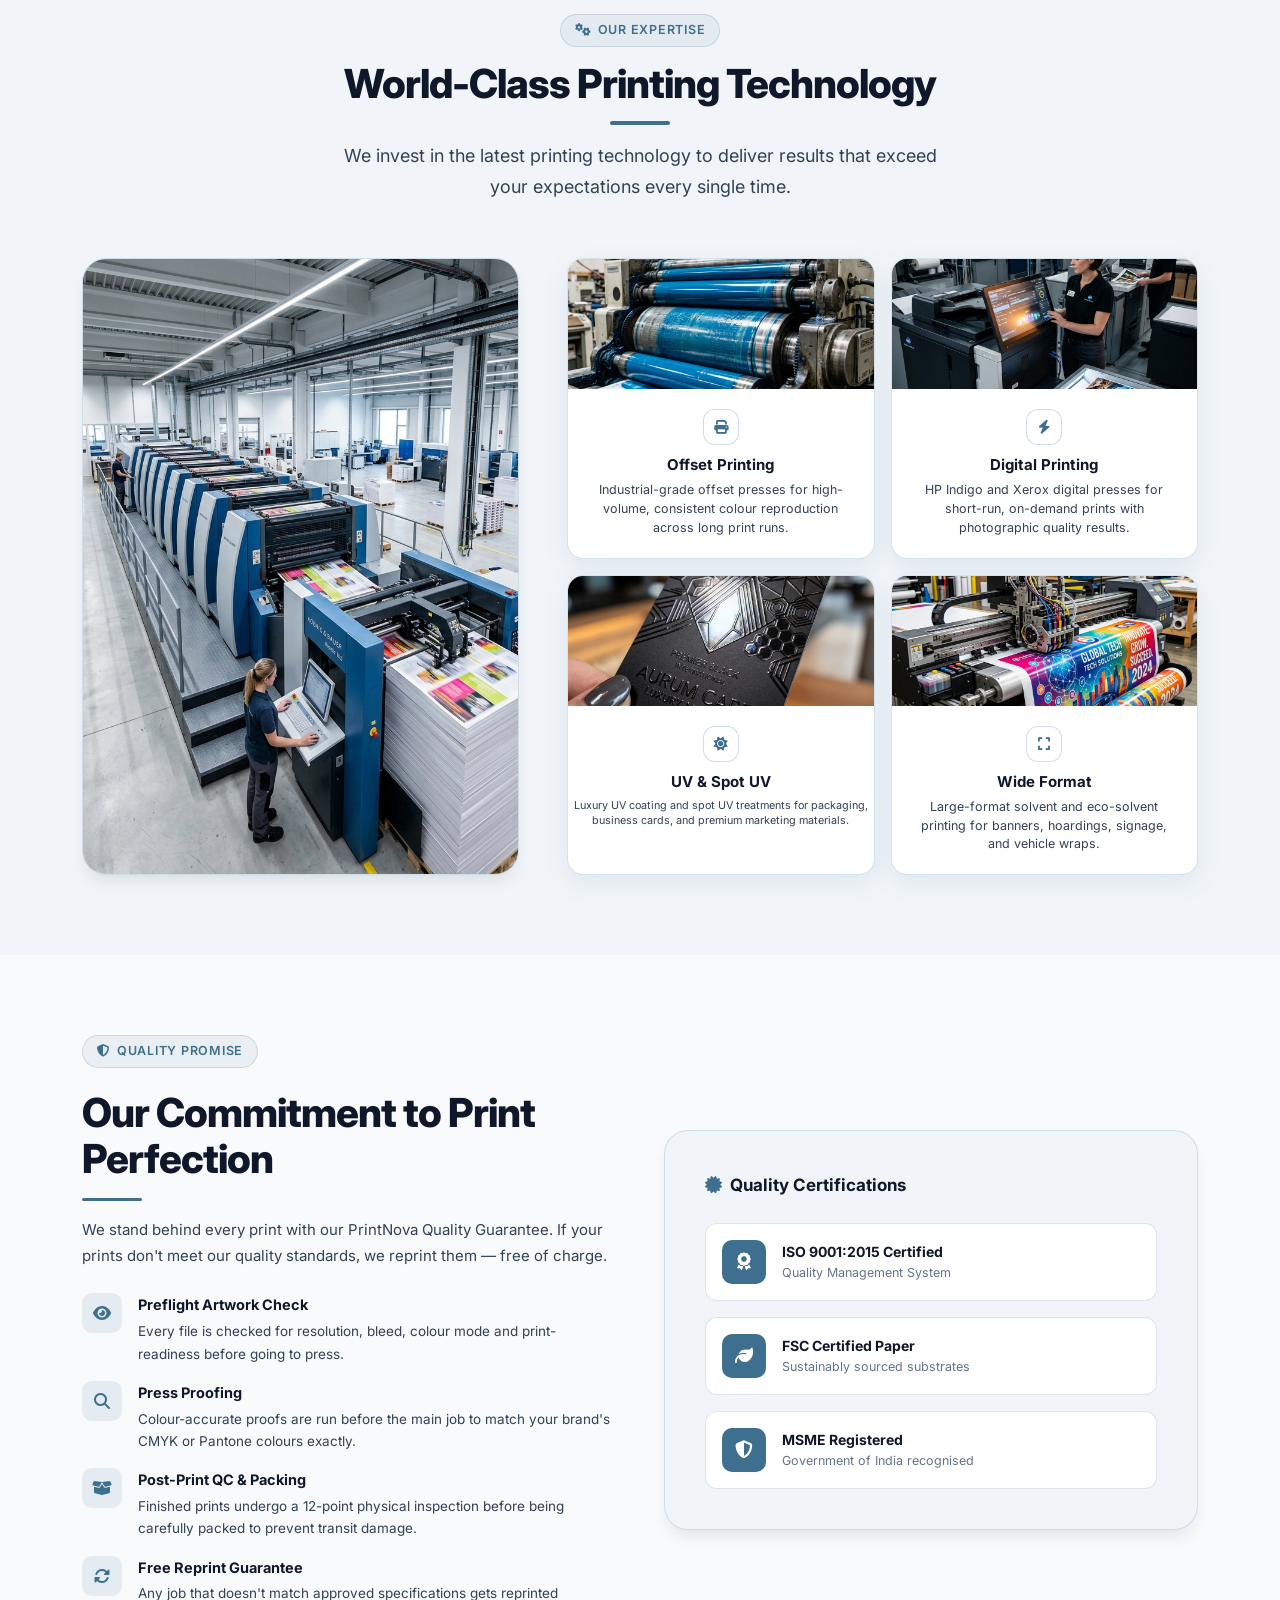
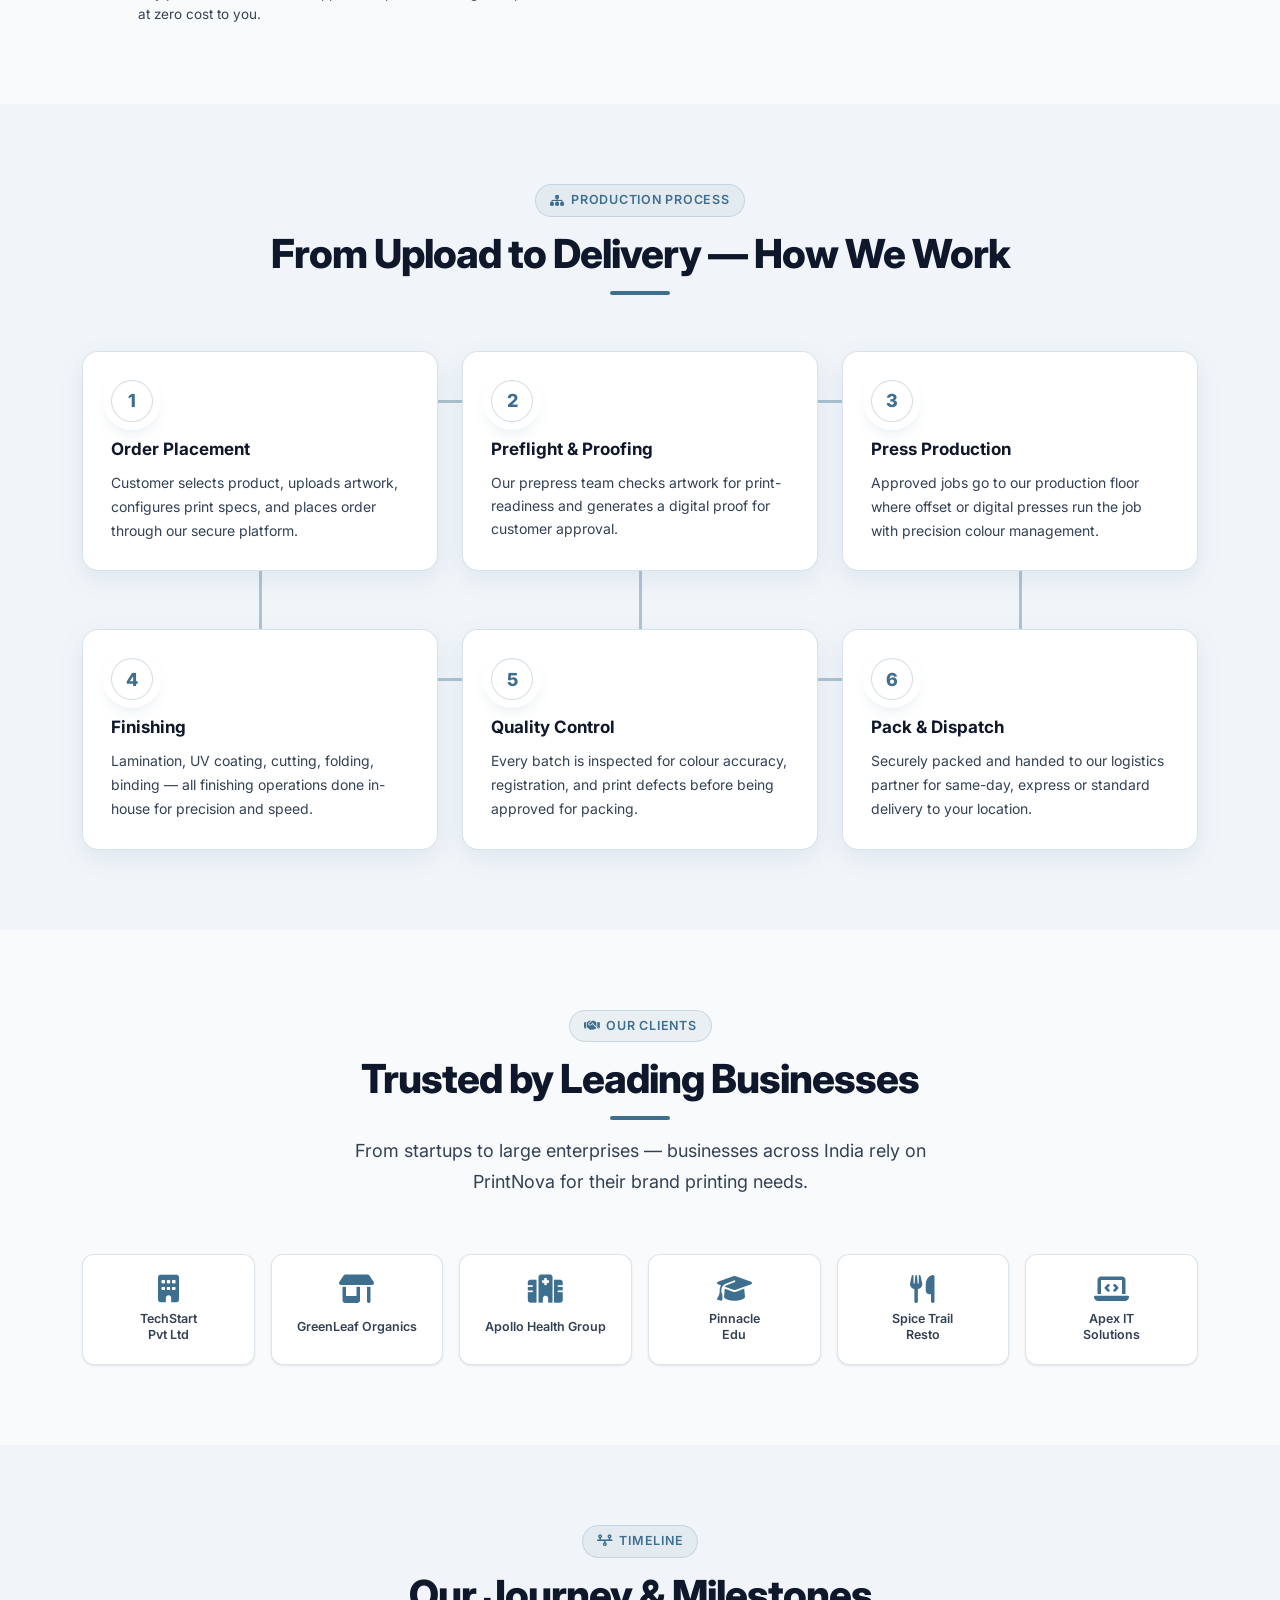
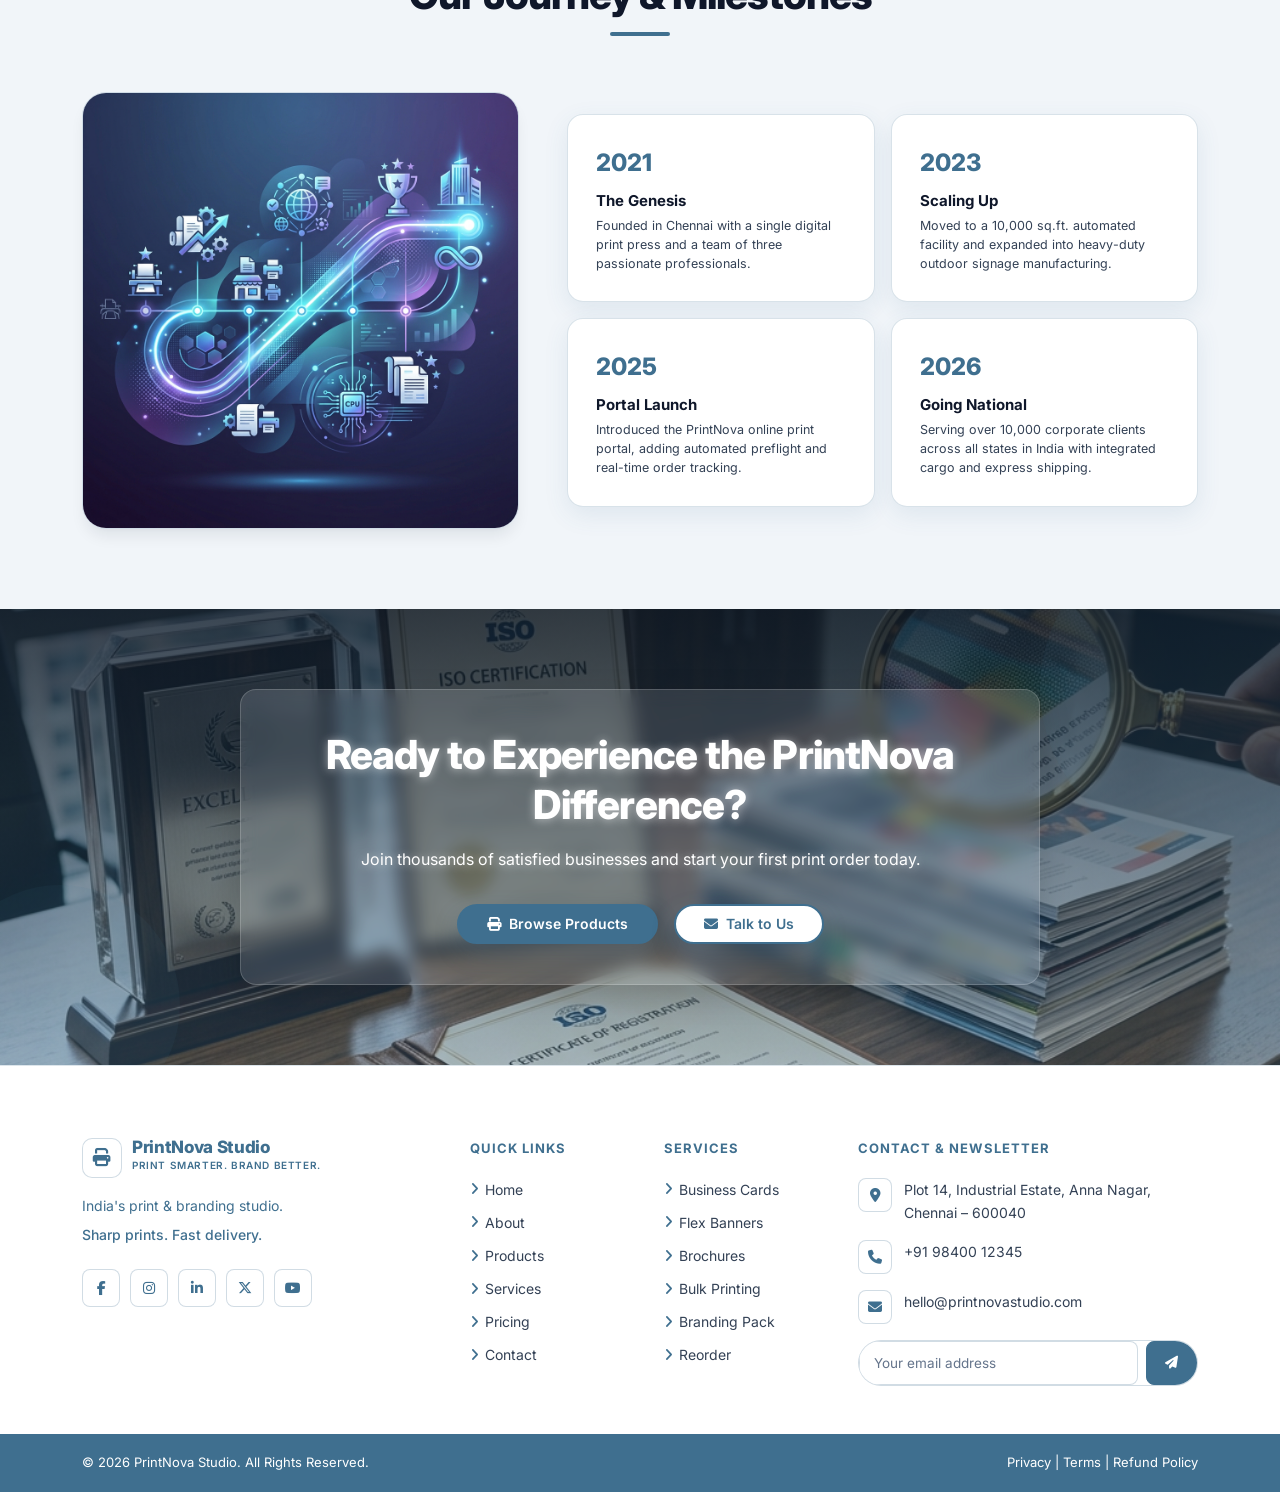
==== commit f43bf412: "bugs fixed" ====
--- a/about.html
+++ b/about.html
@@ -119,7 +119,19 @@
   </div>
 </section>
 
-<!-- SEC 2: PRINTING EXPERTISE -->
+<!-- SEC 2: TRUST BADGES / STATS COUNTERS -->
+<section class="section-pad-sm section-blue-bg counter-section" aria-label="Stats">
+  <div class="container">
+    <div class="row g-4 text-center text-white">
+      <div class="col-6 col-lg-3" data-aos="zoom-in"><div style="font-size:46px;font-weight:900;line-height:1;margin-bottom:6px;"><span data-count="50000" data-suffix="+">50,000+</span></div><div style="font-size:14px;opacity:.75;">Orders Delivered</div></div>
+      <div class="col-6 col-lg-3" data-aos="zoom-in" data-aos-delay="100"><div style="font-size:46px;font-weight:900;line-height:1;margin-bottom:6px;"><span data-count="6" data-suffix="+">6+</span></div><div style="font-size:14px;opacity:.75;">Years in Business</div></div>
+      <div class="col-6 col-lg-3" data-aos="zoom-in" data-aos-delay="200"><div style="font-size:46px;font-weight:900;line-height:1;margin-bottom:6px;"><span data-count="200" data-suffix="+">200+</span></div><div style="font-size:14px;opacity:.75;">Corporate Clients</div></div>
+      <div class="col-6 col-lg-3" data-aos="zoom-in" data-aos-delay="300"><div style="font-size:46px;font-weight:900;line-height:1;margin-bottom:6px;"><span data-count="3" data-suffix="+">3+</span></div><div style="font-size:14px;opacity:.75;">Production Facilities</div></div>
+    </div>
+  </div>
+</section>
+
+<!-- SEC 3: PRINTING EXPERTISE -->
 <section class="section-pad bg-surface-2" aria-label="Expertise">
   <div class="container">
     <div class="section-header" data-aos="fade-up">
@@ -195,7 +207,7 @@
   <div class="container">
     <div class="row align-items-center g-5">
       <div class="col-lg-6" data-aos="fade-right">
-        <span class="section-badge"><i class="fa-solid fa-shield-check"></i> Quality Promise</span>
+        <span class="section-badge"><i class="fa-solid fa-shield-halved"></i> Quality Promise</span>
         <h2 class="section-title mt-2">Our Commitment to Print Perfection</h2>
         <div class="section-line" style="margin:16px 0;"></div>
         <p style="font-size:15px;color:var(--text-secondary);line-height:1.75;margin-bottom:24px;">We stand behind every print with our PrintNova Quality Guarantee. If your prints don't meet our quality standards, we reprint them — free of charge.</p>
@@ -382,18 +394,6 @@
           </div>
         </div>
       </div>
-    </div>
-  </div>
-</section>
-
-<!-- SEC 6: TRUST BADGES / COUNTERS -->
-<section class="section-pad-sm section-blue-bg counter-section" aria-label="Stats">
-  <div class="container">
-    <div class="row g-4 text-center text-white">
-      <div class="col-6 col-lg-3" data-aos="zoom-in"><div style="font-size:46px;font-weight:900;line-height:1;margin-bottom:6px;"><span data-count="50000" data-suffix="+">50,000+</span></div><div style="font-size:14px;opacity:.75;">Orders Delivered</div></div>
-      <div class="col-6 col-lg-3" data-aos="zoom-in" data-aos-delay="100"><div style="font-size:46px;font-weight:900;line-height:1;margin-bottom:6px;"><span data-count="6" data-suffix="+">6+</span></div><div style="font-size:14px;opacity:.75;">Years in Business</div></div>
-      <div class="col-6 col-lg-3" data-aos="zoom-in" data-aos-delay="200"><div style="font-size:46px;font-weight:900;line-height:1;margin-bottom:6px;"><span data-count="200" data-suffix="+">200+</span></div><div style="font-size:14px;opacity:.75;">Corporate Clients</div></div>
-      <div class="col-6 col-lg-3" data-aos="zoom-in" data-aos-delay="300"><div style="font-size:46px;font-weight:900;line-height:1;margin-bottom:6px;"><span data-count="3" data-suffix="+">3+</span></div><div style="font-size:14px;opacity:.75;">Production Facilities</div></div>
     </div>
   </div>
 </section>
--- a/css/style.css
+++ b/css/style.css
@@ -71,6 +71,10 @@
   /* Dark Mode Text: #FFFFFF */
   --text-secondary: #E2E8F0;
   --text-muted: #94A3B8;
+  --pn-blue: #38BDF8;
+  --pn-blue-dark: #7EC8E3;
+  --pn-blue-light: rgba(56, 189, 248, 0.18);
+  --pn-ink: #38BDF8;
   --shadow-sm: 0 1px 3px rgba(0, 0, 0, .3);
   --shadow-md: 0 4px 6px -1px rgba(0, 0, 0, .4);
   --shadow-lg: 0 10px 15px -3px rgba(0, 0, 0, .5);
@@ -2201,8 +2205,7 @@
 .hero-gradient-1,
 .hero-gradient-2,
 .cta-section,
-.section-blue-bg,
-.pricing-card.featured {
+.section-blue-bg {
   background: var(--banner-bg);
 }
 
@@ -2472,7 +2475,6 @@
 .cta-section,
 .section-blue-bg,
 .section-dark-bg,
-.pricing-card.featured,
 .db-welcome {
   background-color: var(--pn-ink) !important;
 }
@@ -2495,8 +2497,6 @@
 .cta-sub,
 .pn-footer,
 .pn-footer *,
-.pricing-card.featured,
-.pricing-card.featured *,
 .section-blue-bg,
 .section-blue-bg *,
 .section-dark-bg,
@@ -2515,7 +2515,6 @@
 .author-avatar,
 .auth-logo,
 .product-tag,
-.pricing-popular,
 .badge-pn,
 .badge-success,
 .badge-warning,
@@ -2549,7 +2548,7 @@
 .social-auth-btn:hover,
 .pn-card:hover,
 .product-card:hover,
-.pricing-card:hover,
+.pricing-card:not(.featured):hover,
 .testimonial-card:hover,
 .step-card:hover {
   background: var(--pn-ink) !important;
@@ -2562,7 +2561,7 @@
 .btn-nav-login:hover *,
 .pn-card:hover .pn-card-icon,
 .product-card:hover *,
-.pricing-card:hover *,
+.pricing-card:not(.featured):hover *,
 .testimonial-card:hover *,
 .step-card:hover * {
   color: var(--pn-paper) !important;
@@ -2587,8 +2586,8 @@
 }
 
 .testimonial-stars,
-.pricing-feature .fa-check,
-.pricing-card.featured .pricing-feature .fa-check,
+.pricing-feature:not(.featured *).fa-check,
+.pricing-card:not(.featured) .pricing-feature .fa-check,
 .auth-visual-features li i,
 .social-auth-btn .fa-google,
 .social-auth-btn .fa-facebook,
@@ -3363,10 +3362,7 @@
   color: #7EC8E3 !important;
 }
 
-/* Pricing featured card stays dark */
-[data-theme="dark"] .pricing-card.featured {
-  background: var(--pn-ink) !important;
-}
+
 
 /* Product price tag */
 [data-theme="dark"] .product-price {
@@ -3604,12 +3600,12 @@
 /* Final hover icon visibility fix across the website. */
 .pn-card:hover .pn-card-icon,
 .product-card:hover .pn-card-icon,
-.pricing-card:hover .pn-card-icon,
+.pricing-card:not(.featured):hover .pn-card-icon,
 .testimonial-card:hover .pn-card-icon,
 .step-card:hover .pn-card-icon,
 .pn-card:hover [class*="icon-"],
 .product-card:hover [class*="icon-"],
-.pricing-card:hover [class*="icon-"],
+.pricing-card:not(.featured):hover [class*="icon-"],
 .testimonial-card:hover [class*="icon-"],
 .step-card:hover [class*="icon-"] {
   background: var(--pn-paper) !important;
@@ -3619,12 +3615,12 @@
 
 .pn-card:hover .pn-card-icon i,
 .product-card:hover .pn-card-icon i,
-.pricing-card:hover .pn-card-icon i,
+.pricing-card:not(.featured):hover .pn-card-icon i,
 .testimonial-card:hover .pn-card-icon i,
 .step-card:hover .pn-card-icon i,
 .pn-card:hover [class*="icon-"] i,
 .product-card:hover [class*="icon-"] i,
-.pricing-card:hover [class*="icon-"] i,
+.pricing-card:not(.featured):hover [class*="icon-"] i,
 .testimonial-card:hover [class*="icon-"] i,
 .step-card:hover [class*="icon-"] i {
   color: var(--pn-ink) !important;
@@ -3656,12 +3652,12 @@
 
 [data-theme="dark"] .pn-card:hover .pn-card-icon,
 [data-theme="dark"] .product-card:hover .pn-card-icon,
-[data-theme="dark"] .pricing-card:hover .pn-card-icon,
+[data-theme="dark"] .pricing-card:not(.featured):hover .pn-card-icon,
 [data-theme="dark"] .testimonial-card:hover .pn-card-icon,
 [data-theme="dark"] .step-card:hover .pn-card-icon,
 [data-theme="dark"] .pn-card:hover [class*="icon-"],
 [data-theme="dark"] .product-card:hover [class*="icon-"],
-[data-theme="dark"] .pricing-card:hover [class*="icon-"],
+[data-theme="dark"] .pricing-card:not(.featured):hover [class*="icon-"],
 [data-theme="dark"] .testimonial-card:hover [class*="icon-"],
 [data-theme="dark"] .step-card:hover [class*="icon-"] {
   background: rgba(126, 200, 227, .18) !important;
@@ -3671,12 +3667,12 @@
 
 [data-theme="dark"] .pn-card:hover .pn-card-icon i,
 [data-theme="dark"] .product-card:hover .pn-card-icon i,
-[data-theme="dark"] .pricing-card:hover .pn-card-icon i,
+[data-theme="dark"] .pricing-card:not(.featured):hover .pn-card-icon i,
 [data-theme="dark"] .testimonial-card:hover .pn-card-icon i,
 [data-theme="dark"] .step-card:hover .pn-card-icon i,
 [data-theme="dark"] .pn-card:hover [class*="icon-"] i,
 [data-theme="dark"] .product-card:hover [class*="icon-"] i,
-[data-theme="dark"] .pricing-card:hover [class*="icon-"] i,
+[data-theme="dark"] .pricing-card:not(.featured):hover [class*="icon-"] i,
 [data-theme="dark"] .testimonial-card:hover [class*="icon-"] i,
 [data-theme="dark"] .step-card:hover [class*="icon-"] i {
   color: #7EC8E3 !important;
@@ -3709,7 +3705,6 @@
 /* Absolute final icon hover contrast guard. */
 .pn-card:hover i,
 .product-card:hover i,
-.pricing-card:hover i,
 .testimonial-card:hover i,
 .step-card:hover i,
 .section-badge:hover i,
@@ -3742,12 +3737,10 @@
 
 .pn-card:hover .pn-card-icon,
 .product-card:hover .pn-card-icon,
-.pricing-card:hover .pn-card-icon,
 .testimonial-card:hover .pn-card-icon,
 .step-card:hover .pn-card-icon,
 .pn-card:hover [class*="icon-"],
 .product-card:hover [class*="icon-"],
-.pricing-card:hover [class*="icon-"],
 .testimonial-card:hover [class*="icon-"],
 .step-card:hover [class*="icon-"] {
   background: var(--pn-ink) !important;
@@ -3757,12 +3750,10 @@
 
 .pn-card:hover .pn-card-icon i,
 .product-card:hover .pn-card-icon i,
-.pricing-card:hover .pn-card-icon i,
 .testimonial-card:hover .pn-card-icon i,
 .step-card:hover .pn-card-icon i,
 .pn-card:hover [class*="icon-"] i,
 .product-card:hover [class*="icon-"] i,
-.pricing-card:hover [class*="icon-"] i,
 .testimonial-card:hover [class*="icon-"] i,
 .step-card:hover [class*="icon-"] i {
   color: var(--pn-paper) !important;
@@ -3770,7 +3761,7 @@
 
 [data-theme="dark"] .pn-card:hover i,
 [data-theme="dark"] .product-card:hover i,
-[data-theme="dark"] .pricing-card:hover i,
+[data-theme="dark"] .pricing-card:not(.featured):hover i,
 [data-theme="dark"] .testimonial-card:hover i,
 [data-theme="dark"] .step-card:hover i,
 [data-theme="dark"] .section-badge:hover i,
@@ -3809,12 +3800,12 @@
 
 .pn-card:hover .pn-card-icon,
 .product-card:hover .pn-card-icon,
-.pricing-card:hover .pn-card-icon,
+.pricing-card:not(.featured):hover .pn-card-icon,
 .testimonial-card:hover .pn-card-icon,
 .step-card:hover .pn-card-icon,
 .pn-card:hover [class*="icon-"],
 .product-card:hover [class*="icon-"],
-.pricing-card:hover [class*="icon-"],
+.pricing-card:not(.featured):hover [class*="icon-"],
 .testimonial-card:hover [class*="icon-"],
 .step-card:hover [class*="icon-"] {
   background: var(--pn-ink) !important;
@@ -3824,12 +3815,12 @@
 
 .pn-card:hover .pn-card-icon i,
 .product-card:hover .pn-card-icon i,
-.pricing-card:hover .pn-card-icon i,
+.pricing-card:not(.featured):hover .pn-card-icon i,
 .testimonial-card:hover .pn-card-icon i,
 .step-card:hover .pn-card-icon i,
 .pn-card:hover [class*="icon-"] i,
 .product-card:hover [class*="icon-"] i,
-.pricing-card:hover [class*="icon-"] i,
+.pricing-card:not(.featured):hover [class*="icon-"] i,
 .testimonial-card:hover [class*="icon-"] i,
 .step-card:hover [class*="icon-"] i {
   color: #FFFFFF !important;
@@ -4681,176 +4672,7 @@
   }
 }
 
-/* Pricing page Business Card cards: popular card and regular cards use opposite states. */
-.pricing-business-cards .pricing-card.featured {
-  background: #FFFFFF !important;
-  color: var(--pn-ink) !important;
-  border: 1.5px solid rgba(63, 111, 143, .18) !important;
-  box-shadow: 0 14px 34px rgba(63, 111, 143, .12) !important;
-}
-
-.pricing-business-cards .pricing-card.featured *,
-.pricing-business-cards .pricing-card.featured .pricing-price,
-.pricing-business-cards .pricing-card.featured .pricing-period,
-.pricing-business-cards .pricing-card.featured .pricing-feature,
-.pricing-business-cards .pricing-card.featured .pricing-feature i {
-  color: var(--pn-ink) !important;
-}
-
-.pricing-business-cards .pricing-card.featured .pricing-popular {
-  background: var(--pn-ink) !important;
-  color: #FFFFFF !important;
-}
-
-.pricing-business-cards .pricing-card.featured .btn-pn-white {
-  background: var(--pn-ink) !important;
-  color: #FFFFFF !important;
-  border-color: var(--pn-ink) !important;
-}
-
-.pricing-business-cards .pricing-card.featured:hover {
-  background: var(--pn-ink) !important;
-  color: #FFFFFF !important;
-  border-color: var(--pn-ink) !important;
-}
-
-.pricing-business-cards .pricing-card.featured:hover *,
-.pricing-business-cards .pricing-card.featured:hover .pricing-price,
-.pricing-business-cards .pricing-card.featured:hover .pricing-period,
-.pricing-business-cards .pricing-card.featured:hover .pricing-feature,
-.pricing-business-cards .pricing-card.featured:hover .pricing-feature i {
-  color: #FFFFFF !important;
-}
-
-.pricing-business-cards .pricing-card.featured:hover .pricing-popular,
-.pricing-business-cards .pricing-card.featured:hover .btn-pn-white {
-  background: #FFFFFF !important;
-  color: var(--pn-ink) !important;
-  border-color: #FFFFFF !important;
-}
-
-.pricing-business-cards .pricing-card:not(.featured) {
-  background: var(--pn-ink) !important;
-  color: #FFFFFF !important;
-  border: 1.5px solid var(--pn-ink) !important;
-}
-
-.pricing-business-cards .pricing-card:not(.featured) *,
-.pricing-business-cards .pricing-card:not(.featured) .pricing-price,
-.pricing-business-cards .pricing-card:not(.featured) .pricing-period,
-.pricing-business-cards .pricing-card:not(.featured) .pricing-feature,
-.pricing-business-cards .pricing-card:not(.featured) .pricing-feature i {
-  color: #FFFFFF !important;
-}
-
-.pricing-business-cards .pricing-card:not(.featured) .btn-pn-outline {
-  background: #FFFFFF !important;
-  color: var(--pn-ink) !important;
-  border-color: #FFFFFF !important;
-}
-
-.pricing-business-cards .pricing-card:not(.featured):hover {
-  background: #FFFFFF !important;
-  color: var(--pn-ink) !important;
-  border-color: rgba(63, 111, 143, .18) !important;
-}
-
-.pricing-business-cards .pricing-card:not(.featured):hover *,
-.pricing-business-cards .pricing-card:not(.featured):hover .pricing-price,
-.pricing-business-cards .pricing-card:not(.featured):hover .pricing-period,
-.pricing-business-cards .pricing-card:not(.featured):hover .pricing-feature,
-.pricing-business-cards .pricing-card:not(.featured):hover .pricing-feature i {
-  color: var(--pn-ink) !important;
-}
-
-.pricing-business-cards .pricing-card:not(.featured):hover .btn-pn-outline {
-  background: var(--pn-ink) !important;
-  color: #FFFFFF !important;
-  border-color: var(--pn-ink) !important;
-}
-
-/* Pricing page Bulk Order Discount Plans hover contrast fix. */
-.pricing-bulk-plans .pricing-card:not(.featured) {
-  background: #FFFFFF !important;
-  color: var(--pn-ink) !important;
-  border: 1.5px solid rgba(63, 111, 143, .18) !important;
-}
-
-.pricing-bulk-plans .pricing-card:not(.featured) *,
-.pricing-bulk-plans .pricing-card:not(.featured) .pricing-price,
-.pricing-bulk-plans .pricing-card:not(.featured) .pricing-period,
-.pricing-bulk-plans .pricing-card:not(.featured) .pricing-feature,
-.pricing-bulk-plans .pricing-card:not(.featured) .pricing-feature i {
-  color: var(--pn-ink) !important;
-}
-
-.pricing-bulk-plans .pricing-card:not(.featured) .btn-pn-outline {
-  background: var(--pn-ink) !important;
-  color: #FFFFFF !important;
-  border-color: var(--pn-ink) !important;
-}
-
-.pricing-bulk-plans .pricing-card:not(.featured):hover {
-  background: var(--pn-ink) !important;
-  color: #FFFFFF !important;
-  border-color: var(--pn-ink) !important;
-}
-
-.pricing-bulk-plans .pricing-card:not(.featured):hover *,
-.pricing-bulk-plans .pricing-card:not(.featured):hover .pricing-price,
-.pricing-bulk-plans .pricing-card:not(.featured):hover .pricing-period,
-.pricing-bulk-plans .pricing-card:not(.featured):hover .pricing-feature,
-.pricing-bulk-plans .pricing-card:not(.featured):hover .pricing-feature i {
-  color: #FFFFFF !important;
-}
-
-.pricing-bulk-plans .pricing-card:not(.featured):hover .btn-pn-outline {
-  background: #FFFFFF !important;
-  color: var(--pn-ink) !important;
-  border-color: #FFFFFF !important;
-}
-
-.pricing-bulk-plans .pricing-card.featured {
-  background: var(--pn-ink) !important;
-  color: #FFFFFF !important;
-  border-color: var(--pn-ink) !important;
-}
-
-.pricing-bulk-plans .pricing-card.featured *,
-.pricing-bulk-plans .pricing-card.featured .pricing-price,
-.pricing-bulk-plans .pricing-card.featured .pricing-period,
-.pricing-bulk-plans .pricing-card.featured .pricing-feature,
-.pricing-bulk-plans .pricing-card.featured .pricing-feature i {
-  color: #FFFFFF !important;
-}
-
-.pricing-bulk-plans .pricing-card.featured .pricing-popular,
-.pricing-bulk-plans .pricing-card.featured .btn-pn-white {
-  background: #FFFFFF !important;
-  color: var(--pn-ink) !important;
-  border-color: #FFFFFF !important;
-}
-
-.pricing-bulk-plans .pricing-card.featured:hover {
-  background: #FFFFFF !important;
-  color: var(--pn-ink) !important;
-  border-color: rgba(63, 111, 143, .18) !important;
-}
-
-.pricing-bulk-plans .pricing-card.featured:hover *,
-.pricing-bulk-plans .pricing-card.featured:hover .pricing-price,
-.pricing-bulk-plans .pricing-card.featured:hover .pricing-period,
-.pricing-bulk-plans .pricing-card.featured:hover .pricing-feature,
-.pricing-bulk-plans .pricing-card.featured:hover .pricing-feature i {
-  color: var(--pn-ink) !important;
-}
-
-.pricing-bulk-plans .pricing-card.featured:hover .pricing-popular,
-.pricing-bulk-plans .pricing-card.featured:hover .btn-pn-white {
-  background: var(--pn-ink) !important;
-  color: #FFFFFF !important;
-  border-color: var(--pn-ink) !important;
-}
+
 
 /* Stronger separation between Volume Pricing and FAQ on pricing page. */
 .pricing-savings-section .pricing-savings-panel {
@@ -5382,18 +5204,7 @@
 html[data-theme="dark"] .product-card:hover h6,
 html[data-theme="dark"] .product-card:hover p,
 html[data-theme="dark"] .product-card:hover span:not([class*="icon"]),
-html[data-theme="dark"] .pricing-card:hover .pricing-title,
-html[data-theme="dark"] .pricing-card:hover .pricing-price,
-html[data-theme="dark"] .pricing-card:hover .pricing-period,
-html[data-theme="dark"] .pricing-card:hover .pricing-feature,
-html[data-theme="dark"] .pricing-card:hover h1,
-html[data-theme="dark"] .pricing-card:hover h2,
-html[data-theme="dark"] .pricing-card:hover h3,
-html[data-theme="dark"] .pricing-card:hover h4,
-html[data-theme="dark"] .pricing-card:hover h5,
-html[data-theme="dark"] .pricing-card:hover h6,
-html[data-theme="dark"] .pricing-card:hover p,
-html[data-theme="dark"] .pricing-card:hover span:not([class*="icon"]),
+
 html[data-theme="dark"] .testimonial-card:hover .testimonial-text,
 html[data-theme="dark"] .testimonial-card:hover .author-name,
 html[data-theme="dark"] .testimonial-card:hover .author-role,
@@ -6797,79 +6608,588 @@
     padding-left: 12px !important;
     padding-right: 12px !important;
   }
-}
-
-/* Final navbar CTA order: Dashboard is primary, Login is secondary. */
-.pn-navbar .nav-link[href="dashboard.html"],
-.offcanvas .nav-link[href="dashboard.html"] {
-  display: inline-flex !important;
-  align-items: center !important;
-  justify-content: center !important;
-  gap: 8px !important;
-  background: var(--pn-ink) !important;
+
+
+/* ── PRICING CARD STYLING & DARK MODE VISIBILITY FIXES ── */
+
+/* ==========================================
+   1. LIGHT MODE (Default & [data-theme="light"])
+   ========================================== */
+
+/* Sub Grids (Outside Standard Cards) - Highlighted with #3F6F8F Border & Glow */
+.pricing-card:not(.featured) {
+  background-color: #FFFFFF !important;
+  border: 2px solid rgba(63, 111, 143, 0.35) !important;
+  box-shadow: 0 8px 24px rgba(63, 111, 143, 0.12) !important;
+  transform: none !important;
+  z-index: 1 !important;
+  transition: transform 0.3s ease, box-shadow 0.3s ease, border-color 0.3s ease !important;
+}
+
+.pricing-card:not(.featured):hover {
+  background-color: #FFFFFF !important;
+  border: 2.5px solid #3F6F8F !important;
+  box-shadow: 0 16px 36px rgba(63, 111, 143, 0.28) !important;
+  transform: translateY(-6px) !important;
+}
+
+.pricing-card:not(.featured) div,
+.pricing-card:not(.featured) h1,
+.pricing-card:not(.featured) h2,
+.pricing-card:not(.featured) h3,
+.pricing-card:not(.featured) h4,
+.pricing-card:not(.featured) h5,
+.pricing-card:not(.featured) h6,
+.pricing-card:not(.featured) p,
+.pricing-card:not(.featured) .pricing-price {
+  color: #0F172A !important;
+}
+
+.pricing-card:not(.featured) .pricing-period {
+  color: #64748B !important;
+}
+
+.pricing-card:not(.featured) .pricing-feature {
+  color: #334155 !important;
+}
+
+.pricing-card:not(.featured) .pricing-feature i {
+  color: #3F6F8F !important;
+  opacity: 1 !important;
+  visibility: visible !important;
+}
+
+.pricing-card:not(.featured) .btn-pn-outline {
+  background-color: #FFFFFF !important;
+  color: #3F6F8F !important;
+  border: 1.5px solid #3F6F8F !important;
+  font-weight: 700 !important;
+}
+
+.pricing-card:not(.featured) .btn-pn-outline:hover {
+  background-color: #3F6F8F !important;
   color: #FFFFFF !important;
-  border: 1.5px solid var(--pn-ink) !important;
-  border-radius: 40px !important;
+}
+
+.pricing-card:not(.featured) .btn-pn-outline:hover * {
+  color: #FFFFFF !important;
+}
+
+/* Spot UV Gloss, Indoor Display, Enterprise Bulk Featured Pricing Cards: Solid #3F6F8F Grid & Border for Light and Dark Theme */
+.pricing-card.featured,
+.pricing-card.featured:hover,
+[data-theme="dark"] .pricing-card.featured,
+[data-theme="dark"] .pricing-card.featured:hover {
+  background-color: #3F6F8F !important;
+  background: #3F6F8F !important;
+  border: 3px solid #3F6F8F !important;
+  box-shadow: 0 0 0 3px rgba(63, 111, 143, 0.35), 0 22px 50px rgba(63, 111, 143, 0.45) !important;
+  position: relative !important;
+  transition: transform 0.3s ease, box-shadow 0.3s ease !important;
+  transform: scale(1.03) !important;
+  z-index: 5 !important;
+}
+
+/* Responsive Highlight Scale & Elevation for iPad Mini (768px+), iPad Pro (834px/1024px+), and Desktop */
+@media (min-width: 768px) {
+  .pricing-card.featured {
+    transform: scale(1.05) translateY(-6px) !important;
+    z-index: 5 !important;
+  }
+  .pricing-card.featured:hover {
+    transform: scale(1.08) translateY(-10px) !important;
+  }
+}
+
+/* All Text, List Items, and Tick Icons (i.fa-check) inside Featured Cards: ALWAYS PURE WHITE (#FFFFFF) in Light & Dark Theme (Excluding Badges & Buttons) */
+.pricing-card.featured,
+.pricing-card.featured *:not(.pricing-popular):not(.pricing-popular *):not(.btn-pn):not(.btn-pn *),
+.pricing-card.featured:hover *:not(.pricing-popular):not(.pricing-popular *):not(.btn-pn):not(.btn-pn *),
+[data-theme="dark"] .pricing-card.featured *:not(.pricing-popular):not(.pricing-popular *):not(.btn-pn):not(.btn-pn *),
+[data-theme="dark"] .pricing-card.featured:hover *:not(.pricing-popular):not(.pricing-popular *):not(.btn-pn):not(.btn-pn *),
+.pricing-card.featured div:not(.btn-pn):not(.pricing-popular),
+.pricing-card.featured h1,
+.pricing-card.featured h2,
+.pricing-card.featured h3,
+.pricing-card.featured h4,
+.pricing-card.featured h5,
+.pricing-card.featured h6,
+.pricing-card.featured p,
+.pricing-card.featured span:not(.btn-pn *):not(.pricing-popular),
+.pricing-card.featured li,
+.pricing-card.featured .pricing-price,
+.pricing-card.featured .pricing-period,
+.pricing-card.featured .pricing-feature,
+.pricing-card.featured .pricing-feature i,
+.pricing-card.featured .pricing-feature .fa-check,
+.pricing-card.featured:hover .pricing-feature i,
+.pricing-card.featured:hover .pricing-feature .fa-check,
+[data-theme="dark"] .pricing-card.featured .pricing-feature i,
+[data-theme="dark"] .pricing-card.featured .pricing-feature .fa-check {
+  color: #FFFFFF !important;
+  opacity: 1 !important;
+  visibility: visible !important;
+}
+
+/* Featured Card Buttons & Button Icons: ALWAYS WHITE (#FFFFFF) Background with Bold #3F6F8F Text & Icons */
+.pricing-card.featured .btn-pn,
+.pricing-card.featured a.btn-pn,
+.pricing-card.featured .btn-pn-white,
+.pricing-card.featured a.btn-pn-white,
+.pricing-card.featured .btn-pn:hover,
+.pricing-card.featured a.btn-pn:hover,
+.pricing-card.featured .btn-pn-white:hover,
+.pricing-card.featured a.btn-pn-white:hover,
+[data-theme="dark"] .pricing-card.featured .btn-pn,
+[data-theme="dark"] .pricing-card.featured a.btn-pn,
+[data-theme="dark"] .pricing-card.featured .btn-pn-white,
+[data-theme="dark"] .pricing-card.featured a.btn-pn-white,
+[data-theme="dark"] .pricing-card.featured .btn-pn:hover,
+[data-theme="dark"] .pricing-card.featured a.btn-pn:hover,
+[data-theme="dark"] .pricing-card.featured .btn-pn-white:hover,
+[data-theme="dark"] .pricing-card.featured a.btn-pn-white:hover {
+  background-color: #FFFFFF !important;
+  background: #FFFFFF !important;
+  color: #3F6F8F !important;
+  border: none !important;
   font-weight: 800 !important;
-  box-shadow: 0 8px 20px rgba(63, 111, 143, .18) !important;
-}
-
-.pn-navbar .nav-link[href="dashboard.html"]:hover,
-.pn-navbar .nav-link[href="dashboard.html"]:focus,
-.offcanvas .nav-link[href="dashboard.html"]:hover,
-.offcanvas .nav-link[href="dashboard.html"]:focus {
+  box-shadow: 0 8px 24px rgba(0, 0, 0, 0.25) !important;
+  opacity: 1 !important;
+  visibility: visible !important;
+}
+
+.pricing-card.featured .btn-pn *,
+.pricing-card.featured a.btn-pn *,
+.pricing-card.featured .btn-pn-white *,
+.pricing-card.featured a.btn-pn-white *,
+.pricing-card.featured .btn-pn i,
+.pricing-card.featured a.btn-pn i,
+.pricing-card.featured .btn-pn-white i,
+.pricing-card.featured a.btn-pn-white i,
+.pricing-card.featured .btn-pn:hover *,
+.pricing-card.featured a.btn-pn:hover *,
+.pricing-card.featured .btn-pn-white:hover *,
+.pricing-card.featured a.btn-pn-white:hover *,
+.pricing-card.featured .btn-pn:hover i,
+.pricing-card.featured a.btn-pn:hover i,
+.pricing-card.featured .btn-pn-white:hover i,
+.pricing-card.featured a.btn-pn-white:hover i,
+[data-theme="dark"] .pricing-card.featured .btn-pn *,
+[data-theme="dark"] .pricing-card.featured a.btn-pn *,
+[data-theme="dark"] .pricing-card.featured .btn-pn-white *,
+[data-theme="dark"] .pricing-card.featured a.btn-pn-white *,
+[data-theme="dark"] .pricing-card.featured .btn-pn i,
+[data-theme="dark"] .pricing-card.featured a.btn-pn i,
+[data-theme="dark"] .pricing-card.featured .btn-pn-white i,
+[data-theme="dark"] .pricing-card.featured a.btn-pn-white i,
+[data-theme="dark"] .pricing-card.featured .btn-pn:hover *,
+[data-theme="dark"] .pricing-card.featured a.btn-pn:hover *,
+[data-theme="dark"] .pricing-card.featured .btn-pn-white:hover *,
+[data-theme="dark"] .pricing-card.featured a.btn-pn-white:hover *,
+[data-theme="dark"] .pricing-card.featured .btn-pn:hover i,
+[data-theme="dark"] .pricing-card.featured a.btn-pn:hover i,
+[data-theme="dark"] .pricing-card.featured .btn-pn-white:hover i,
+[data-theme="dark"] .pricing-card.featured a.btn-pn-white:hover i {
+  color: #3F6F8F !important;
+  opacity: 1 !important;
+  visibility: visible !important;
+}
+
+/* Most Popular / Best Value / Best Discount Badge Styling - Locked Color on Hover */
+.pricing-card,
+.pricing-card.featured,
+.pn-card {
+  overflow: visible !important;
+}
+
+.pricing-popular,
+.pricing-card:hover .pricing-popular,
+.pricing-card.featured:hover .pricing-popular,
+.pn-card:hover .pricing-popular {
   background: #FFFFFF !important;
-  color: var(--pn-ink) !important;
-  border-color: var(--pn-ink) !important;
-}
-
-.pn-navbar .nav-link[href="dashboard.html"] i,
-.offcanvas .nav-link[href="dashboard.html"] i {
-  color: currentColor !important;
-}
-
-.btn-nav-login,
-.offcanvas .btn-pn-primary[href="login.html"],
-a[href="login.html"].btn-pn-primary:not(.auth-page a),
-[data-theme="dark"] .btn-nav-login,
-[data-theme="dark"] .offcanvas .btn-pn-primary[href="login.html"],
-[data-theme="dark"] a[href="login.html"].btn-pn-primary:not(.auth-page a) {
-  background: #FFFFFF !important;
-  color: var(--pn-ink) !important;
-  border: 1.5px solid var(--pn-ink) !important;
-  box-shadow: none !important;
-}
-
-.btn-nav-login:hover,
-.btn-nav-login:focus,
-.offcanvas .btn-pn-primary[href="login.html"]:hover,
-.offcanvas .btn-pn-primary[href="login.html"]:focus,
-a[href="login.html"].btn-pn-primary:not(.auth-page a):hover,
-a[href="login.html"].btn-pn-primary:not(.auth-page a):focus,
-[data-theme="dark"] .btn-nav-login:hover,
-[data-theme="dark"] .btn-nav-login:focus,
-[data-theme="dark"] .offcanvas .btn-pn-primary[href="login.html"]:hover,
-[data-theme="dark"] .offcanvas .btn-pn-primary[href="login.html"]:focus,
-[data-theme="dark"] a[href="login.html"].btn-pn-primary:not(.auth-page a):hover,
-[data-theme="dark"] a[href="login.html"].btn-pn-primary:not(.auth-page a):focus {
-  background: var(--pn-ink) !important;
+  color: #3F6F8F !important;
+  font-size: 11px !important;
+  font-weight: 900 !important;
+  text-transform: uppercase !important;
+  letter-spacing: 0.08em !important;
+  padding: 6px 22px !important;
+  border-radius: 20px !important;
+  border: 2px solid #3F6F8F !important;
+  box-shadow: 0 8px 24px rgba(0, 0, 0, 0.30) !important;
+  top: -14px !important;
+  left: 50% !important;
+  transform: translateX(-50%) !important;
+  position: absolute !important;
+  z-index: 30 !important;
+  white-space: nowrap !important;
+  display: block !important;
+  opacity: 1 !important;
+  visibility: visible !important;
+}
+
+.pricing-popular *,
+.pricing-card:hover .pricing-popular *,
+.pricing-card.featured:hover .pricing-popular *,
+.pn-card:hover .pricing-popular * {
+  color: #3F6F8F !important;
+  opacity: 1 !important;
+  visibility: visible !important;
+}
+
+[data-theme="dark"] .pricing-popular,
+[data-theme="dark"] .pricing-card:hover .pricing-popular,
+[data-theme="dark"] .pricing-card.featured:hover .pricing-popular,
+[data-theme="dark"] .pn-card:hover .pricing-popular {
+  background: #38BDF8 !important;
+  color: #0F172A !important;
+  border: 2px solid #FFFFFF !important;
+  box-shadow: 0 8px 24px rgba(56, 189, 248, 0.45) !important;
+  top: -14px !important;
+  left: 50% !important;
+  transform: translateX(-50%) !important;
+  position: absolute !important;
+  z-index: 30 !important;
+  white-space: nowrap !important;
+  display: block !important;
+  opacity: 1 !important;
+  visibility: visible !important;
+}
+
+[data-theme="dark"] .pricing-popular *,
+[data-theme="dark"] .pricing-card:hover .pricing-popular *,
+[data-theme="dark"] .pricing-card.featured:hover .pricing-popular *,
+[data-theme="dark"] .pn-card:hover .pricing-popular * {
+  color: #0F172A !important;
+  opacity: 1 !important;
+  visibility: visible !important;
+}
+
+/* ==========================================
+   2. DARK MODE ([data-theme="dark"])
+   ========================================== */
+
+[data-theme="dark"] .pricing-card:not(.featured) {
+  background-color: #0F172A !important;
+  border: 2px solid rgba(63, 111, 143, 0.50) !important;
+  box-shadow: 0 10px 30px rgba(0, 0, 0, 0.3) !important;
+}
+
+[data-theme="dark"] .pricing-card:not(.featured):hover {
+  background-color: #1E293B !important;
+  border: 2.5px solid #38BDF8 !important;
+  box-shadow: 0 16px 36px rgba(56, 189, 248, 0.30) !important;
+}
+
+[data-theme="dark"] .pricing-card:not(.featured),
+[data-theme="dark"] .pricing-card:not(.featured) *,
+[data-theme="dark"] .pricing-card:not(.featured) div,
+[data-theme="dark"] .pricing-card:not(.featured) span,
+[data-theme="dark"] .pricing-card:not(.featured) li,
+[data-theme="dark"] .pricing-card:not(.featured) p,
+[data-theme="dark"] .pricing-card:not(.featured) h1,
+[data-theme="dark"] .pricing-card:not(.featured) h2,
+[data-theme="dark"] .pricing-card:not(.featured) h3,
+[data-theme="dark"] .pricing-card:not(.featured) h4,
+[data-theme="dark"] .pricing-card:not(.featured) h5,
+[data-theme="dark"] .pricing-card:not(.featured) h6,
+[data-theme="dark"] .pricing-card:not(.featured) .pricing-price,
+[data-theme="dark"] .pricing-card:not(.featured) .pricing-feature {
+  color: #F8FAFC !important;
+}
+
+[data-theme="dark"] .pricing-card:not(.featured) .pricing-period {
+  color: #94A3B8 !important;
+}
+
+[data-theme="dark"] .pricing-card:not(.featured) .pricing-feature i {
+  color: #38BDF8 !important;
+  opacity: 1 !important;
+  visibility: visible !important;
+}
+
+[data-theme="dark"] .pricing-card:not(.featured) .btn-pn-outline {
+  background-color: transparent !important;
+  color: #38BDF8 !important;
+  border: 1.5px solid #38BDF8 !important;
+}
+
+[data-theme="dark"] .pricing-card:not(.featured) .btn-pn-outline:hover {
+  background-color: #38BDF8 !important;
+  color: #0F172A !important;
+}
+
+[data-theme="dark"] .pricing-card:not(.featured) .btn-pn-outline:hover * {
+  color: #0F172A !important;
+}
+
+/* ================================================================
+   SERVICES PAGE SECTION 1 BELOW HERO - DARK MODE CONTRAST FIXES
+   ================================================================ */
+.service-lead-text {
+  color: #475569;
+}
+.service-item-title {
+  color: #0F172A;
+}
+.service-item-desc {
+  color: #475569;
+}
+.service-icon-box {
+  background: rgba(63, 111, 143, 0.12);
+  color: #3F6F8F;
+}
+.service-spec-card {
+  background: #F8FAFC;
+  border: 1px solid #E2E8F0;
+}
+.service-spec-title {
+  color: #0F172A;
+}
+.service-spec-title i {
+  color: #3F6F8F;
+}
+.service-tag {
+  background: rgba(63, 111, 143, 0.12);
+  color: #3F6F8F;
+  font-size: 12px;
+  font-weight: 700;
+  padding: 5px 14px;
+  border-radius: 20px;
+  display: inline-block;
+}
+.service-spec-row {
+  background: #FFFFFF;
+  border-radius: 10px;
+  border: 1px solid #E2E8F0;
+  display: flex;
+  justify-content: space-between;
+  align-items: center;
+}
+.spec-label {
+  font-size: 13.5px;
+  color: #0F172A;
+  font-weight: 600;
+}
+.spec-val {
+  font-size: 13.5px;
+  font-weight: 800;
+  color: #3F6F8F;
+}
+
+/* Dark Mode Overrides for Services Page Section 1 Below Hero */
+[data-theme="dark"] .service-lead-text {
+  color: #E2E8F0 !important;
+}
+[data-theme="dark"] .service-item-title {
+  color: #F8FAFC !important;
+}
+[data-theme="dark"] .service-item-desc {
+  color: #CBD5E1 !important;
+}
+[data-theme="dark"] .service-icon-box {
+  background: rgba(56, 189, 248, 0.18) !important;
+  color: #38BDF8 !important;
+}
+[data-theme="dark"] .service-icon-box i {
+  color: #38BDF8 !important;
+}
+[data-theme="dark"] .service-spec-card {
+  background: #1E293B !important;
+  border: 1.5px solid rgba(226, 232, 240, 0.18) !important;
+}
+[data-theme="dark"] .service-spec-title {
+  color: #F8FAFC !important;
+}
+[data-theme="dark"] .service-spec-title i {
+  color: #38BDF8 !important;
+}
+[data-theme="dark"] .service-tag {
+  background: rgba(56, 189, 248, 0.18) !important;
+  color: #38BDF8 !important;
+  border: 1px solid rgba(56, 189, 248, 0.3) !important;
+}
+[data-theme="dark"] .service-spec-row {
+  background: #0F172A !important;
+  border: 1px solid rgba(226, 232, 240, 0.14) !important;
+}
+[data-theme="dark"] .spec-label {
+  color: #F8FAFC !important;
+}
+[data-theme="dark"] .spec-val {
+  color: #38BDF8 !important;
+}
+
+/* Service Tag Box Grid Styling */
+.service-tag-box {
+  background: #FFFFFF;
+  border: 1.5px solid rgba(63, 111, 143, 0.3);
+  color: #3F6F8F;
+  font-size: 13px;
+  font-weight: 700;
+  padding: 10px 12px;
+  border-radius: 10px;
+  text-align: center;
+  box-shadow: 0 4px 12px rgba(63, 111, 143, 0.08);
+  transition: all 0.25s ease;
+  display: flex;
+  align-items: center;
+  justify-content: center;
+  gap: 6px;
+}
+
+.service-tag-box i {
+  color: #3F6F8F;
+  font-size: 14px;
+}
+
+.service-tag-box:hover {
+  border-color: #3F6F8F;
+  background: rgba(63, 111, 143, 0.08);
+  transform: translateY(-2px);
+}
+
+/* Dark Mode Box Grid Styling */
+[data-theme="dark"] .service-tag-box {
+  background: #0F172A !important;
+  border: 1.5px solid rgba(56, 189, 248, 0.35) !important;
+  color: #38BDF8 !important;
+  box-shadow: 0 4px 14px rgba(0, 0, 0, 0.25) !important;
+}
+
+[data-theme="dark"] .service-tag-box:hover {
+  border-color: #38BDF8 !important;
+  background: rgba(56, 189, 248, 0.18) !important;
+  box-shadow: 0 6px 18px rgba(56, 189, 248, 0.25) !important;
+}
+
+[data-theme="dark"] .service-tag-box i {
+  color: #38BDF8 !important;
+}
+
+/* ================================================================
+   SERVICES PAGE CONTAINERS BELOW HERO - DARK MODE COMPLETE CONTRAST
+   ================================================================ */
+html[data-theme="dark"] section[aria-label="File Upload Service"] {
+  background-color: #0F172A !important;
+}
+
+html[data-theme="dark"] section[aria-label="File Upload Service"] h2,
+html[data-theme="dark"] section[aria-label="File Upload Service"] h3,
+html[data-theme="dark"] section[aria-label="File Upload Service"] h4,
+html[data-theme="dark"] section[aria-label="File Upload Service"] .section-title,
+html[data-theme="dark"] section[aria-label="File Upload Service"] .service-item-title,
+html[data-theme="dark"] section[aria-label="File Upload Service"] .service-spec-title,
+html[data-theme="dark"] section[aria-label="File Upload Service"] .spec-label {
   color: #FFFFFF !important;
-  border-color: var(--pn-ink) !important;
-}
-
-.btn-nav-login *,
-.offcanvas .btn-pn-primary[href="login.html"] *,
-a[href="login.html"].btn-pn-primary:not(.auth-page a) *,
-[data-theme="dark"] .btn-nav-login *,
-[data-theme="dark"] .offcanvas .btn-pn-primary[href="login.html"] *,
-[data-theme="dark"] a[href="login.html"].btn-pn-primary:not(.auth-page a) * {
-  color: currentColor !important;
-}
-
-@media (max-width: 991.98px) {
-  .offcanvas .nav-link[href="dashboard.html"],
-  .offcanvas .btn-pn-primary[href="login.html"] {
-    width: 100% !important;
-    min-height: 44px !important;
-  }
-}
+}
+
+html[data-theme="dark"] section[aria-label="File Upload Service"] p,
+html[data-theme="dark"] section[aria-label="File Upload Service"] .service-lead-text,
+html[data-theme="dark"] section[aria-label="File Upload Service"] .service-item-desc {
+  color: #F1F5F9 !important;
+}
+
+html[data-theme="dark"] section[aria-label="File Upload Service"] .spec-val {
+  color: #38BDF8 !important;
+  font-weight: 800 !important;
+}
+
+html[data-theme="dark"] section[aria-label="File Upload Service"] .service-spec-card {
+  background-color: #1E293B !important;
+  border: 1.5px solid rgba(255, 255, 255, 0.2) !important;
+}
+
+html[data-theme="dark"] section[aria-label="File Upload Service"] .service-spec-row {
+  background-color: #0F172A !important;
+  border: 1px solid rgba(255, 255, 255, 0.15) !important;
+}
+
+html[data-theme="dark"] section[aria-label="File Upload Service"] .service-icon-box {
+  background-color: rgba(56, 189, 248, 0.25) !important;
+  color: #38BDF8 !important;
+}
+
+html[data-theme="dark"] section[aria-label="File Upload Service"] .service-icon-box i {
+  color: #38BDF8 !important;
+}
+
+[data-theme="dark"] .service-lead-text,
+[data-theme="dark"] section[aria-label="All Services"] p,
+[data-theme="dark"] section[aria-label="Print Specs"] p,
+[data-theme="dark"] section[aria-label="Bulk Printing"] p,
+[data-theme="dark"] section[aria-label="Delivery"] p {
+  color: #F1F5F9 !important;
+}
+
+[data-theme="dark"] .service-item-title,
+[data-theme="dark"] .service-spec-title,
+[data-theme="dark"] .spec-label,
+[data-theme="dark"] section[aria-label="Print Specs"] div[style*="font-weight:700"],
+[data-theme="dark"] section[aria-label="Bulk Printing"] div[style*="font-weight:700"],
+[data-theme="dark"] section[aria-label="Bulk Printing"] div[style*="font-weight:800"],
+[data-theme="dark"] section[aria-label="Delivery"] div[style*="font-weight:700"] {
+  color: #FFFFFF !important;
+}
+
+[data-theme="dark"] .service-item-desc,
+[data-theme="dark"] section[aria-label="Print Specs"] div[style*="text-muted"],
+[data-theme="dark"] section[aria-label="Bulk Printing"] div[style*="text-muted"],
+[data-theme="dark"] section[aria-label="Delivery"] div[style*="text-muted"],
+[data-theme="dark"] section[aria-label="Delivery"] .pn-card-text {
+  color: #F1F5F9 !important;
+}
+
+[data-theme="dark"] .spec-val,
+[data-theme="dark"] section[aria-label="Bulk Printing"] div[style*="color:var(--pn-blue)"],
+[data-theme="dark"] section[aria-label="Delivery"] div[style*="color:var(--pn-blue)"] {
+  color: #38BDF8 !important;
+}
+
+/* ================================================================
+   GLOBAL DARK MODE - BLUE TEXT HIGH VISIBILITY & CONTRAST OVERRIDES
+   Across all pages (Home, Services, Products, Pricing, Contact, Dashboard, Auth),
+   all blue text, blue labels, blue prices, blue icons, and blue links
+   render in bright glowing cyan (#38BDF8) for maximum visibility.
+   ================================================================ */
+[data-theme="dark"] [style*="color:var(--pn-blue)"],
+[data-theme="dark"] [style*="color: var(--pn-blue)"],
+[data-theme="dark"] [style*="color:#3F6F8F"],
+[data-theme="dark"] [style*="color: #3F6F8F"],
+[data-theme="dark"] [style*="color:#3f6f8f"],
+[data-theme="dark"] [style*="color: #3f6f8f"],
+[data-theme="dark"] [style*="color:#2563EB"],
+[data-theme="dark"] [style*="color: #2563eb"],
+[data-theme="dark"] [style*="color:#0284C7"],
+[data-theme="dark"] [style*="color: #0284C7"],
+[data-theme="dark"] [style*="color:#1D4ED8"],
+[data-theme="dark"] [style*="color: #1D4ED8"],
+[data-theme="dark"] [style*="color:#1E40AF"],
+[data-theme="dark"] [style*="color: #1E40AF"],
+[data-theme="dark"] .text-blue,
+[data-theme="dark"] .text-pn-blue,
+[data-theme="dark"] .pn-blue-text,
+[data-theme="dark"] .pn-card-title[style*="3F6F8F"],
+[data-theme="dark"] .pn-card-title[style*="pn-blue"],
+[data-theme="dark"] .pricing-price,
+[data-theme="dark"] .pricing-period,
+[data-theme="dark"] .pricing-currency,
+[data-theme="dark"] .spec-val,
+[data-theme="dark"] .service-item-title,
+[data-theme="dark"] .service-spec-title i,
+[data-theme="dark"] .nav-link:hover i,
+[data-theme="dark"] .nav-link.active i,
+[data-theme="dark"] .breadcrumb-item a,
+[data-theme="dark"] .footer-links a:hover,
+[data-theme="dark"] .auth-link,
+[data-theme="dark"] .btn-pn-outline,
+[data-theme="dark"] a.btn-pn-outline {
+  color: #38BDF8 !important;
+}
+
+/* Ensure hover rules on standard cards maintain bright cyan text for blue titles/links */
+[data-theme="dark"] .pn-card:hover .pn-card-title[style*="pn-blue"],
+[data-theme="dark"] .pn-card:hover .pn-card-title[style*="3F6F8F"],
+[data-theme="dark"] .pn-card:hover div[style*="color:var(--pn-blue)"],
+[data-theme="dark"] .pn-card:hover div[style*="color: #3F6F8F"] {
+  color: #38BDF8 !important;
+}
